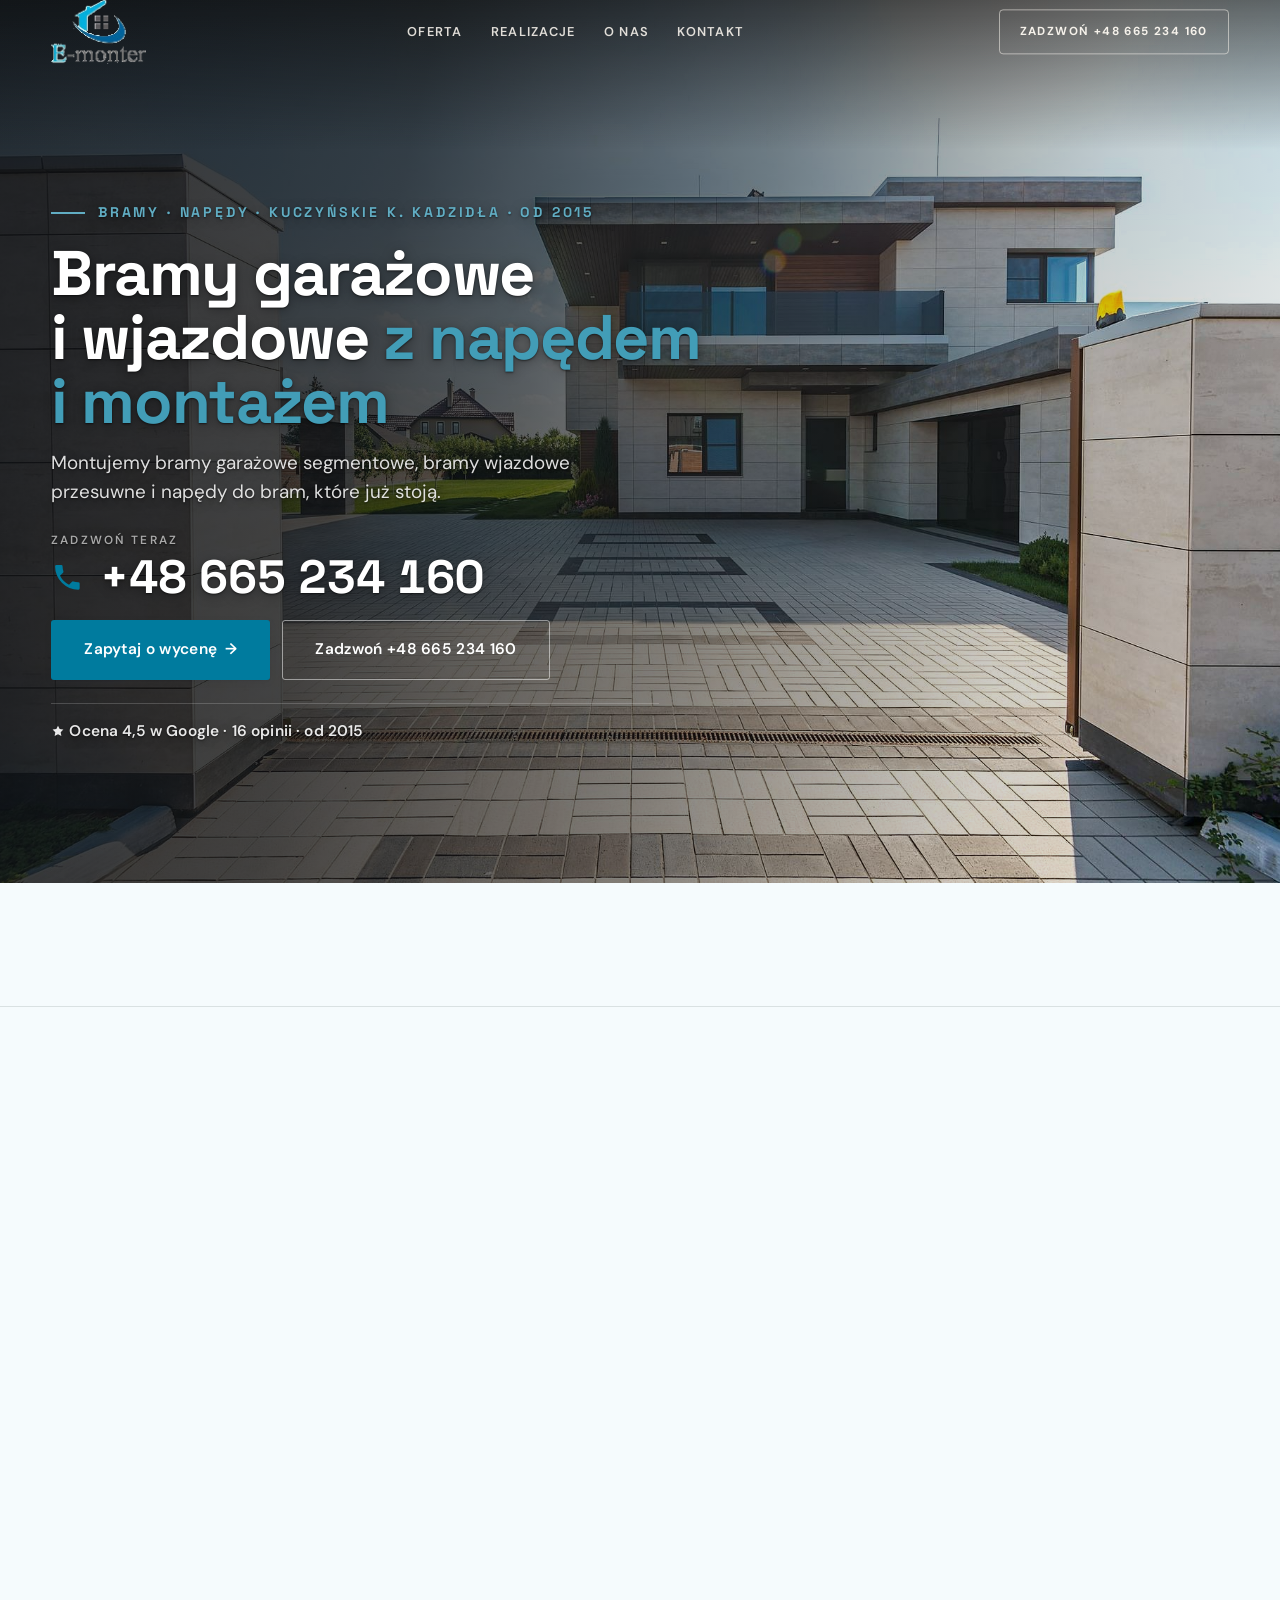
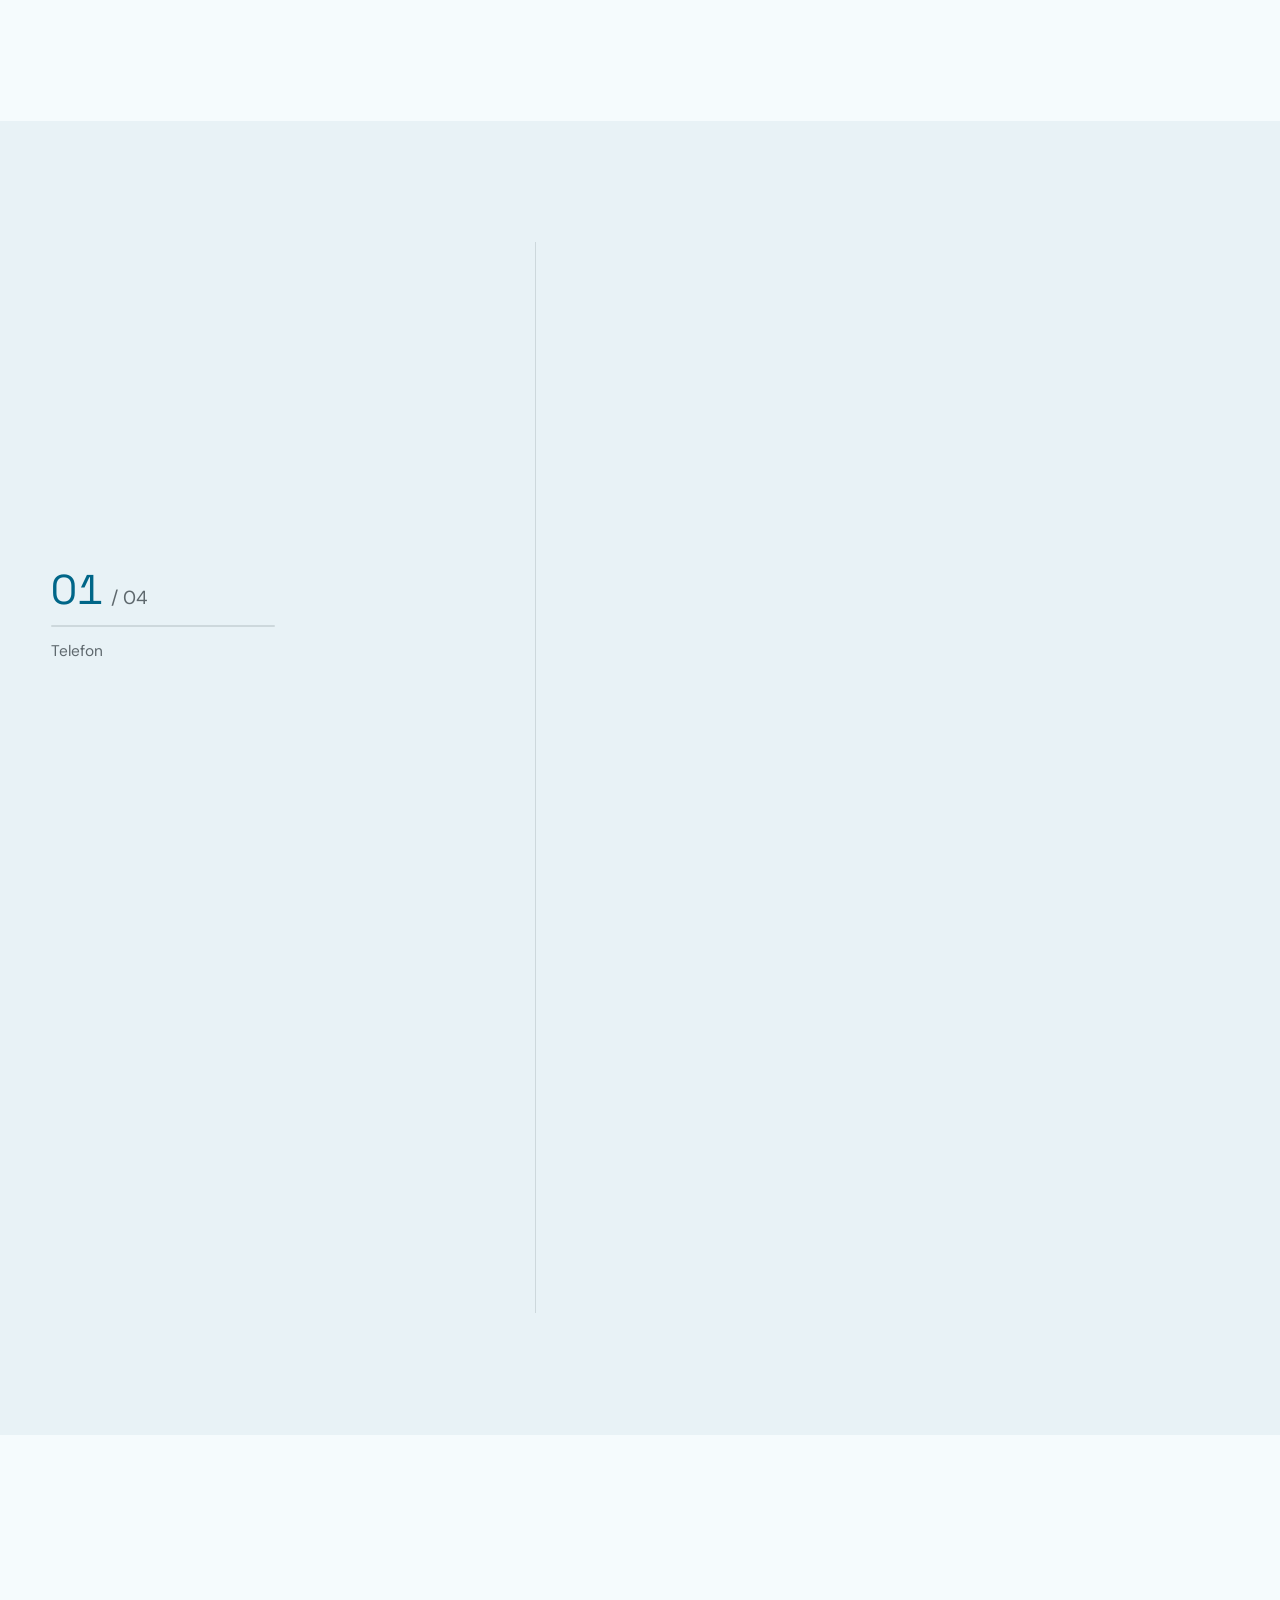
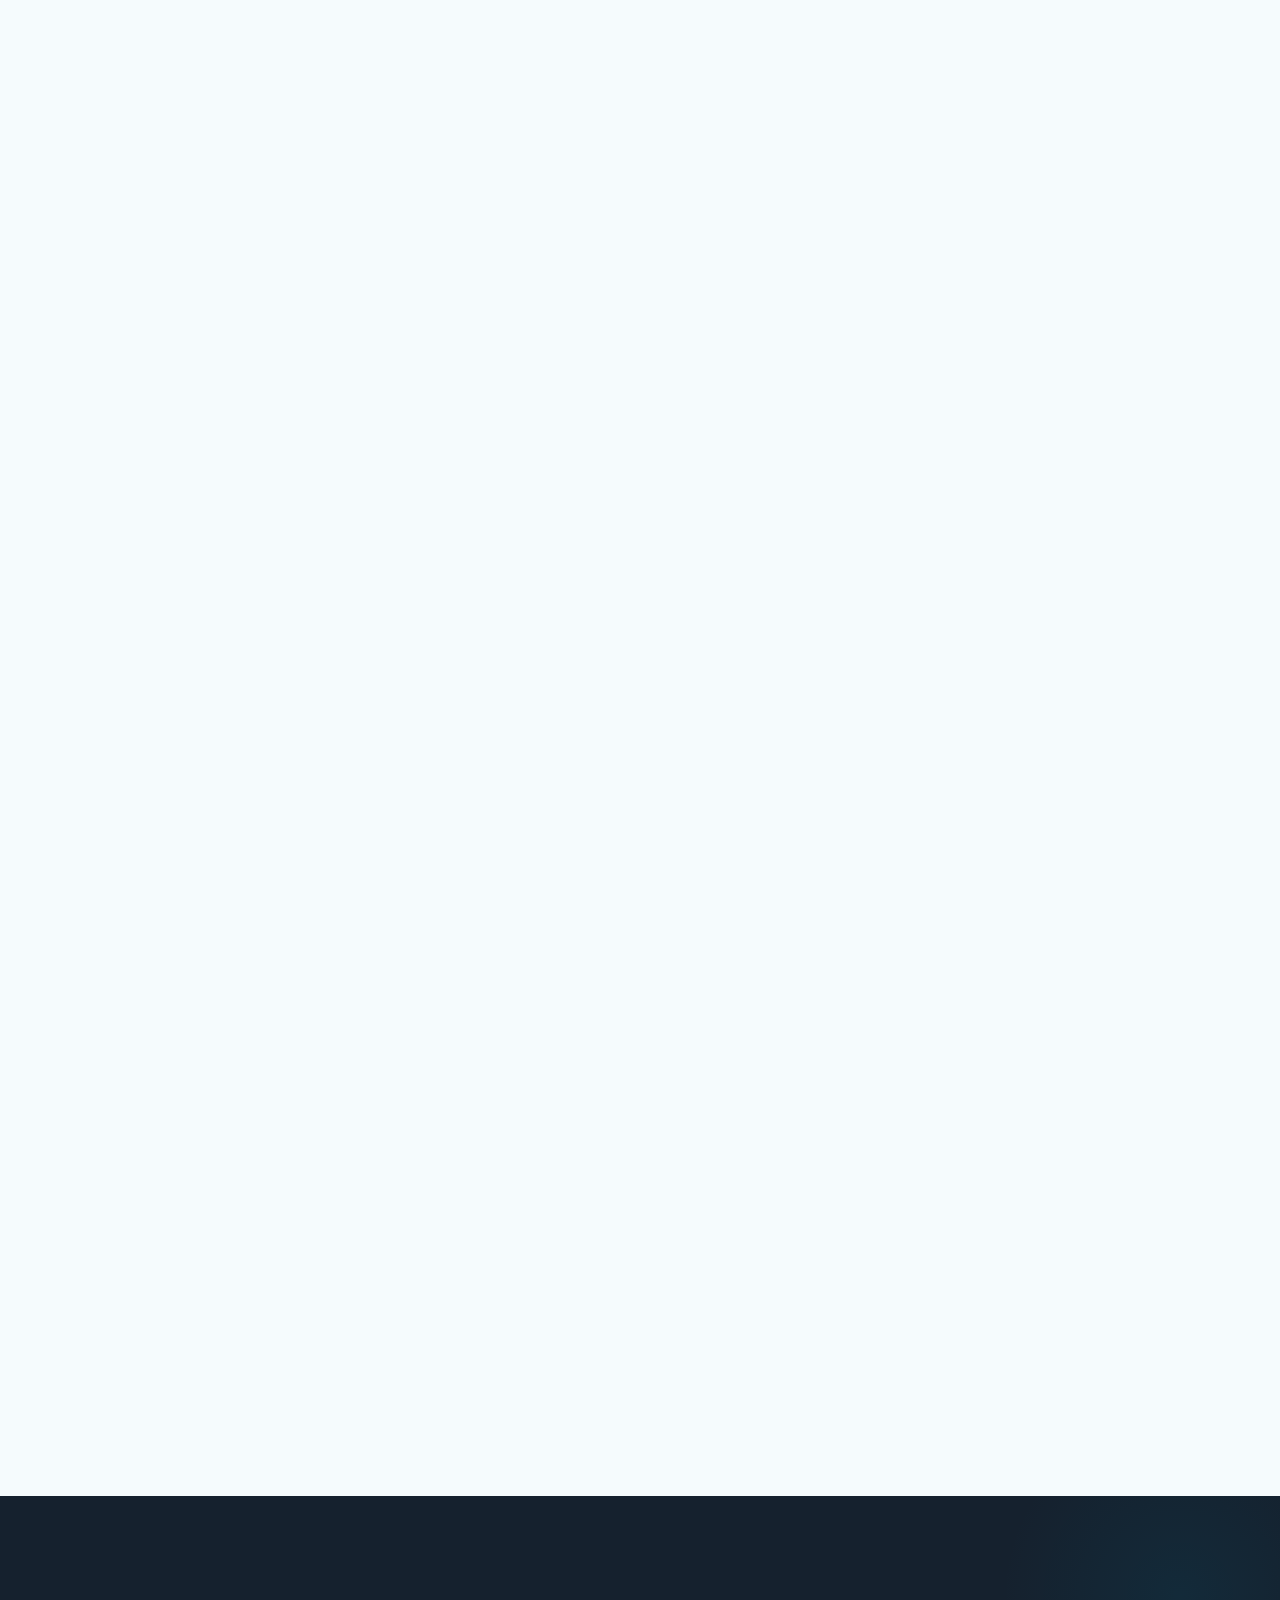
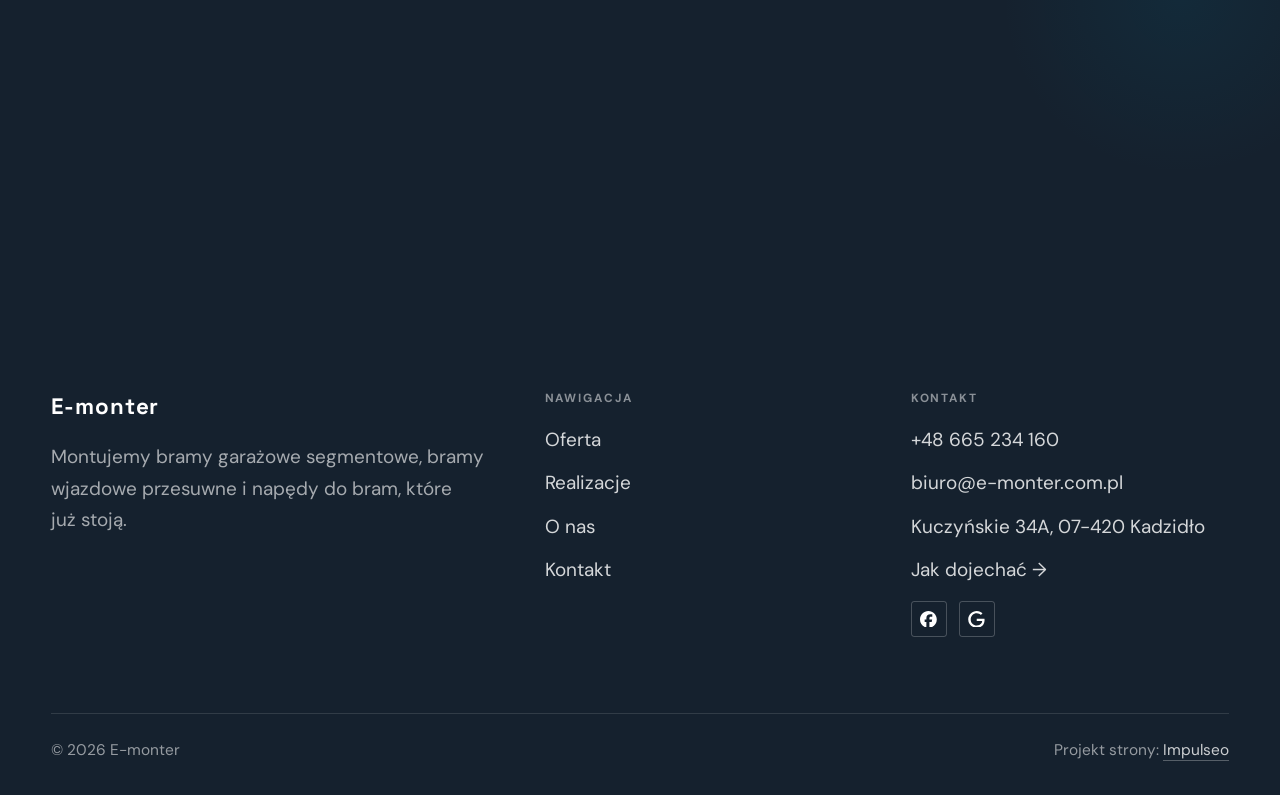
==== index.html @ 19a07882 "Strona demo: e-monter" ====
<!DOCTYPE html>
<html lang="pl">
<head>
<meta charset="UTF-8">
<meta name="viewport" content="width=device-width, initial-scale=1.0">
<title>E-monter - Bramy garażowe · Automatyka do bram · Kadzidło</title>
<meta name="description" content="E-monter - bramy garażowe segmentowe, bramy wjazdowe przesuwne, napędy i automatyka do bram z montażem. Kuczyńskie koło Kadzidła, powiat ostrołęcki. Pn-pt 8-18, tel. 665 234 160.">
<link rel="canonical" href="https://kris20032.github.io/e-monter/">
<meta name="robots" content="noindex, nofollow">
<meta property="og:type" content="website">
<meta property="og:locale" content="pl_PL">
<meta property="og:site_name" content="E-monter">
<meta property="og:title" content="E-monter - Bramy garażowe · Automatyka do bram · Kadzidło">
<meta property="og:description" content="E-monter - bramy garażowe segmentowe, bramy wjazdowe przesuwne, napędy i automatyka do bram z montażem. Kuczyńskie koło Kadzidła, powiat ostrołęcki. Pn-pt 8-18, tel. 665 234 160.">
<meta property="og:url" content="https://kris20032.github.io/e-monter/">
<meta property="og:image" content="https://kris20032.github.io/e-monter/img/og.jpg">
<meta property="og:image:width" content="1200">
<meta property="og:image:height" content="630">
<meta name="twitter:card" content="summary_large_image">
<script type="application/ld+json">{"@context": "https://schema.org", "@type": "LocalBusiness", "name": "E-monter", "url": "https://kris20032.github.io/e-monter/", "telephone": "+48665234160", "image": "https://kris20032.github.io/e-monter/img/og.jpg", "areaServed": "Kadzidło", "sameAs": ["https://maps.google.com/?cid=8042903749833878837&g_mp=Cidnb29nbGUubWFwcy5wbGFjZXMudjEuUGxhY2VzLlNlYXJjaFRleHQQAhgEIAA", "https://www.facebook.com/p/e-monter-Adrian-Bac%C5%82awski-100057310487404/"]}</script>
<link rel="preconnect" href="https://fonts.googleapis.com">
<link rel="preconnect" href="https://fonts.gstatic.com" crossorigin>
<link href="https://fonts.googleapis.com/css2?family=Space+Grotesk:wght@500;600;700&family=DM+Sans:opsz,wght@9..40,400;9..40,500;9..40,600&display=swap" rel="stylesheet">
<link rel="stylesheet" href="assets/styles.css?v=79d472e4">
</head>
<body>

<header class="nav">
  <div class="wrap nav-inner">
    <a class="brand brand-has-logo" href="index.html"><img class="brand-logo" src="img/logo.png" alt="E-monter" width="195" height="131" decoding="async"></a>
    <nav class="nav-links">
      <a href="oferta.html">Oferta</a>
      <a href="realizacje.html">Realizacje</a>
      <a href="o-nas.html">O nas</a>
      <a href="kontakt.html">Kontakt</a>
      <a href="tel:+48665234160" class="btn btn-accent">Zadzwoń +48 665 234 160</a>
    </nav>
    <button class="nav-toggle" aria-label="Menu"><span></span><span></span><span></span></button>
  </div>
</header>

<main>
<section class="hero-fach">
  <img class="hf-photo" src="img/hero.jpg" fetchpriority="high" alt="E-monter" width="1880" height="1255">
  <div class="hf-panel">
    <div class="hf-inner">
      <span class="hf-kicker">Bramy · Napędy · Kuczyńskie k. Kadzidła · od 2015</span>
      <h1 class="hf-title">Bramy garażowe i wjazdowe <em>z napędem i montażem</em></h1>
      <p class="hf-lead">Montujemy bramy garażowe segmentowe, bramy wjazdowe przesuwne i napędy do bram, które już stoją.</p>
      <a class="hf-phone" href="tel:+48665234160"><span class="hf-phone-lab">Zadzwoń teraz</span><span class="hf-phone-num"><svg class="ico-tel" width="16" height="16" viewBox="0 0 24 24" fill="none" aria-hidden="true"><path d="M6.6 10.8a15.5 15.5 0 0 0 6.6 6.6l2.2-2.2a1 1 0 0 1 1-.24 11.4 11.4 0 0 0 3.6.58 1 1 0 0 1 1 1V20a1 1 0 0 1-1 1A17 17 0 0 1 3 4a1 1 0 0 1 1-1h3.5a1 1 0 0 1 1 1c0 1.25.2 2.46.58 3.6a1 1 0 0 1-.25 1l-2.23 2.2Z" fill="currentColor"/></svg> +48 665 234 160</span></a>
      <div class="hf-actions">
        <a href="kontakt.html" class="btn btn-accent">Zapytaj o wycenę <span class="arr">→</span></a>
        <a href="tel:+48665234160" class="btn btn-ghost hf-ghost">Zadzwoń +48 665 234 160</a>
      </div>
      <div class="hf-trust"><svg class="ico-star" width="14" height="14" viewBox="0 0 24 24" style="vertical-align:-2px" aria-hidden="true"><path d="M12 2.8l2.85 5.8 6.4.93-4.63 4.5 1.1 6.37L12 17.4l-5.72 3 1.1-6.37-4.63-4.5 6.4-.93L12 2.8Z" fill="currentColor"/></svg> Ocena 4,5 w Google · 16 opinii · od 2015</div>
    </div>
  </div>
</section>
<section class="opinie-mini" aria-label="Opinie klientów">
  <div class="wrap">
    <div class="om-row">
      <div class="om-item reveal"><blockquote>„Szukałam kogoś, kto podejmie się realizacji mojego projektu i firma e-monter sprawdziła się idealnie.”</blockquote><span class="om-autor">Ewelina Majewska</span></div>
      <div class="om-item reveal"><blockquote>„Profesjonalna firma z dużą wiedzą i doświadczeniem w montażu napędów do bram.”</blockquote><span class="om-autor">E. B.</span></div>
      <div class="om-item reveal"><blockquote>„Pełen profesjonalizm od początku do końca.”</blockquote><span class="om-autor">Ewelina Długa</span></div>
    </div>
  </div>
</section>
<section class="gateways-band">
  <div class="wrap">
    <div class="gateways">
      <a href="oferta.html" class="gateway reveal"><img src="img/g2.jpg" alt="Bramy garażowe segmentowe" loading="lazy" width="1038" height="1424" decoding="async"><span class="g-ttl">Bramy garażowe segmentowe</span></a>
      <a href="oferta.html" class="gateway reveal"><img src="img/g6.jpg" alt="Bramy do hal i magazynów" loading="lazy" width="1316" height="640" decoding="async"><span class="g-ttl">Bramy do hal i magazynów</span></a>
      <a href="oferta.html" class="gateway reveal"><img src="img/g1.jpg" alt="Bramy wjazdowe przesuwne" loading="lazy" width="1316" height="640" decoding="async"><span class="g-ttl">Bramy wjazdowe przesuwne</span></a>
    </div>
  </div>
</section>
<section class="proces proces-os fachowcy">
  <div class="wrap proc-grid">
    <div class="proc-side">
      <div class="head reveal">
        <span class="eyebrow">Jak pracujemy</span>
        <h2>Wiesz, na czym stoisz - na każdym etapie</h2>
        <p>Od pierwszego telefonu do odbioru roboty - krok po kroku.</p>
      </div>
      <div class="proc-count" aria-hidden="true"><span class="pc-cur">01</span><span class="pc-all">/ 04</span></div>
      <div class="proc-bar" aria-hidden="true"><i></i></div>
      <p class="proc-now" aria-hidden="true">Telefon</p>
    </div>
    <ol class="proces-line">
      <li class="reveal"><span class="pno">01</span><h3>Telefon</h3><p>Dzwonisz i mówisz, co chcesz zrobić: nowa brama, napęd do starej, brama do hali. Możesz od razu wysłać zdjęcie wjazdu.</p></li>
      <li class="reveal"><span class="pno">02</span><h3>Dobór i wycena</h3><p>Ustalamy rodzaj bramy, wymiar, kolor i napęd. Cenę i termin znasz, zanim zaczniemy.</p></li>
      <li class="reveal"><span class="pno">03</span><h3>Montaż</h3><p>Przyjeżdżamy i montujemy bramę oraz automatykę.</p></li>
      <li class="reveal"><span class="pno">04</span><h3>Uruchomienie</h3><p>Ustawiamy napęd, sprawdzamy, czy brama chodzi równo, i pokazujemy, jak ją obsługiwać.</p></li>
    </ol>
  </div>
</section>
<section>
  <div class="wrap">
    <div class="head reveal">
      <span class="eyebrow">Realizacje</span>
      <h2>Nasze realizacje</h2>
      <p>Bramy garażowe, bramy do hal, bramy wjazdowe z napędem, ogrodzenia i balustrady z naszych montaży.</p>
    </div>
    <div class="gallery">
      <div class="tile t-two3 reveal"><img src="img/g3.jpg" alt="E-monter" loading="lazy" width="1862" height="862" decoding="async"></div>
      <div class="tile t-third reveal"><img src="img/g4.jpg" alt="E-monter" loading="lazy" width="1088" height="1184" decoding="async"></div>
      <div class="tile t-third reveal"><img src="img/g5.jpg" alt="E-monter" loading="lazy" width="1600" height="1200" decoding="async"></div>
      <div class="tile t-third reveal"><img src="img/g7.jpg" alt="E-monter" loading="lazy" width="1290" height="618" decoding="async"></div>
      <div class="tile t-third reveal"><img src="img/g8.jpg" alt="E-monter" loading="lazy" width="1284" height="606" decoding="async"></div>
    </div>
    <div style="margin-top:var(--space-7)" class="reveal"><a href="realizacje.html" class="btn btn-accent">Pełna galeria <span class="arr">→</span></a></div>
  </div>
</section>
<section class="fach-uslugi">
  <div class="wrap">
    <div class="head reveal">
      <span class="eyebrow">Co montujemy</span>
      <h2>Bramy i napędy, od garażu po halę</h2>
      <p>Najczęstsze zlecenia. Przy każdym piszemy, co wchodzi w zakres.</p>
    </div>
    <ul class="fu-list">
      <li class="fu-row reveal"><div class="fu-name">Bramy garażowe segmentowe</div><div class="fu-desc">Do garażu przy domu i do budynków gospodarczych. Ocieplone panele, kolor pod elewację, otwierane pilotem.</div><a class="fu-cta" href="kontakt.html">Wycena <span class="arr">→</span></a></li>
      <li class="fu-row reveal"><div class="fu-name">Bramy do hal i magazynów</div><div class="fu-desc">Duże bramy segmentowe do hal, warsztatów i budynków firmowych, także z drzwiami w skrzydle bramy.</div><a class="fu-cta" href="kontakt.html">Wycena <span class="arr">→</span></a></li>
      <li class="fu-row reveal"><div class="fu-name">Bramy wjazdowe przesuwne</div><div class="fu-desc">Bramy na posesję, przesuwne i skrzydłowe, w prostej formie albo z kutym wzorem do kompletu z ogrodzeniem.</div><a class="fu-cta" href="kontakt.html">Wycena <span class="arr">→</span></a></li>
      <li class="fu-row reveal"><div class="fu-name">Napędy i automatyka do bram</div><div class="fu-desc">Montaż napędu do nowej bramy albo do tej, która już stoi. Pilot, lampa ostrzegawcza, ustawienie i pokazanie obsługi.</div><a class="fu-cta" href="kontakt.html">Wycena <span class="arr">→</span></a></li>
      <li class="fu-row reveal"><div class="fu-name">Ogrodzenia i przęsła</div><div class="fu-desc">Przęsła i panele ogrodzeniowe montowane równo na podmurówce, do kompletu z bramą i furtką.</div><a class="fu-cta" href="kontakt.html">Wycena <span class="arr">→</span></a></li>
      <li class="fu-row reveal"><div class="fu-name">Balustrady</div><div class="fu-desc">Balustrady schodowe i tarasowe, proste nowoczesne albo z kutymi zdobieniami.</div><a class="fu-cta" href="kontakt.html">Wycena <span class="arr">→</span></a></li>
    </ul>
    <div style="margin-top:var(--space-7)" class="reveal"><a href="oferta.html" class="btn btn-ghost">Pełna oferta <span class="arr">→</span></a></div>
  </div>
</section>
<section class="stopklatka" aria-hidden="true">
  <div class="stk-bg" style="background-image:url(img/g10.jpg)"></div>
</section>
<section class="opinie">
  <div class="wrap">
    <div class="head center reveal">
      <span class="eyebrow">Opinie</span>
      <h2>Co mówią klienci</h2>
    </div>
    <p class="op-meta reveal"><span class="g-badge"><svg class="gb-ico" viewBox="0 0 24 24" width="18" height="18" aria-hidden="true"><path fill="#4285F4" d="M22.56 12.25c0-.78-.07-1.53-.2-2.25H12v4.26h5.92c-.26 1.37-1.04 2.53-2.21 3.31v2.77h3.57c2.08-1.92 3.28-4.74 3.28-8.09z"/><path fill="#34A853" d="M12 23c2.97 0 5.46-.98 7.28-2.66l-3.57-2.77c-.98.66-2.23 1.06-3.71 1.06-2.86 0-5.29-1.93-6.16-4.53H2.18v2.84C3.99 20.53 7.7 23 12 23z"/><path fill="#FBBC05" d="M5.84 14.09c-.22-.66-.35-1.36-.35-2.09s.13-1.43.35-2.09V7.07H2.18C1.43 8.55 1 10.22 1 12s.43 3.45 1.18 4.93l2.85-2.22.81-.62z"/><path fill="#EA4335" d="M12 5.38c1.62 0 3.06.56 4.21 1.64l3.15-3.15C17.45 2.09 14.97 1 12 1 7.7 1 3.99 3.47 2.18 7.07l3.66 2.84c.87-2.6 3.3-4.53 6.16-4.53z"/></svg><b class="gb-ocena">4,5</b><svg class="gb-stars" viewBox="0 0 90 18" width="74" height="14.8" aria-hidden="true"><g fill="currentColor" opacity=".26"><path transform="translate(0,0)" d="M9 1.6l2.2 4.46 4.92.72-3.56 3.47.84 4.9L9 12.74l-4.4 2.31.84-4.9L1.88 6.68l4.92-.72L9 1.6Z"/><path transform="translate(18,0)" d="M9 1.6l2.2 4.46 4.92.72-3.56 3.47.84 4.9L9 12.74l-4.4 2.31.84-4.9L1.88 6.68l4.92-.72L9 1.6Z"/><path transform="translate(36,0)" d="M9 1.6l2.2 4.46 4.92.72-3.56 3.47.84 4.9L9 12.74l-4.4 2.31.84-4.9L1.88 6.68l4.92-.72L9 1.6Z"/><path transform="translate(54,0)" d="M9 1.6l2.2 4.46 4.92.72-3.56 3.47.84 4.9L9 12.74l-4.4 2.31.84-4.9L1.88 6.68l4.92-.72L9 1.6Z"/><path transform="translate(72,0)" d="M9 1.6l2.2 4.46 4.92.72-3.56 3.47.84 4.9L9 12.74l-4.4 2.31.84-4.9L1.88 6.68l4.92-.72L9 1.6Z"/></g><clipPath id="gs900"><rect x="0" y="0" width="81.0" height="18"/></clipPath><g fill="#FBBC04" clip-path="url(#gs900)"><path transform="translate(0,0)" d="M9 1.6l2.2 4.46 4.92.72-3.56 3.47.84 4.9L9 12.74l-4.4 2.31.84-4.9L1.88 6.68l4.92-.72L9 1.6Z"/><path transform="translate(18,0)" d="M9 1.6l2.2 4.46 4.92.72-3.56 3.47.84 4.9L9 12.74l-4.4 2.31.84-4.9L1.88 6.68l4.92-.72L9 1.6Z"/><path transform="translate(36,0)" d="M9 1.6l2.2 4.46 4.92.72-3.56 3.47.84 4.9L9 12.74l-4.4 2.31.84-4.9L1.88 6.68l4.92-.72L9 1.6Z"/><path transform="translate(54,0)" d="M9 1.6l2.2 4.46 4.92.72-3.56 3.47.84 4.9L9 12.74l-4.4 2.31.84-4.9L1.88 6.68l4.92-.72L9 1.6Z"/><path transform="translate(72,0)" d="M9 1.6l2.2 4.46 4.92.72-3.56 3.47.84 4.9L9 12.74l-4.4 2.31.84-4.9L1.88 6.68l4.92-.72L9 1.6Z"/></g></svg><span class="gb-txt">16 opinii w Google</span></span></p>
    <p class="op-meta reveal"><a class="op-google" href="https://maps.google.com/?cid=8042903749833878837&amp;g_mp=Cidnb29nbGUubWFwcy5wbGFjZXMudjEuUGxhY2VzLlNlYXJjaFRleHQQAhgEIAA" target="_blank" rel="noopener"><svg class="op-g-ico" viewBox="0 0 24 24" width="17" height="17" aria-hidden="true"><path fill="#4285F4" d="M22.56 12.25c0-.78-.07-1.53-.2-2.25H12v4.26h5.92c-.26 1.37-1.04 2.53-2.21 3.31v2.77h3.57c2.08-1.92 3.28-4.74 3.28-8.09z"/><path fill="#34A853" d="M12 23c2.97 0 5.46-.98 7.28-2.66l-3.57-2.77c-.98.66-2.23 1.06-3.71 1.06-2.86 0-5.29-1.93-6.16-4.53H2.18v2.84C3.99 20.53 7.7 23 12 23z"/><path fill="#FBBC05" d="M5.84 14.09c-.22-.66-.35-1.36-.35-2.09s.13-1.43.35-2.09V7.07H2.18C1.43 8.55 1 10.22 1 12s.43 3.45 1.18 4.93l2.85-2.22.81-.62z"/><path fill="#EA4335" d="M12 5.38c1.62 0 3.06.56 4.21 1.64l3.15-3.15C17.45 2.09 14.97 1 12 1 7.7 1 3.99 3.47 2.18 7.07l3.66 2.84c.87-2.6 3.3-4.53 6.16-4.53z"/></svg><span>Zobacz opinie w Google</span><span class="arr">→</span></a></p>
    <div class="opinie-grid">
      <figure class="op-card reveal"><span class="op-star"><svg class="ico-star" width="14" height="14" viewBox="0 0 24 24" style="vertical-align:-2px" aria-hidden="true"><path d="M12 2.8l2.85 5.8 6.4.93-4.63 4.5 1.1 6.37L12 17.4l-5.72 3 1.1-6.37-4.63-4.5 6.4-.93L12 2.8Z" fill="currentColor"/></svg><svg class="ico-star" width="14" height="14" viewBox="0 0 24 24" style="vertical-align:-2px" aria-hidden="true"><path d="M12 2.8l2.85 5.8 6.4.93-4.63 4.5 1.1 6.37L12 17.4l-5.72 3 1.1-6.37-4.63-4.5 6.4-.93L12 2.8Z" fill="currentColor"/></svg><svg class="ico-star" width="14" height="14" viewBox="0 0 24 24" style="vertical-align:-2px" aria-hidden="true"><path d="M12 2.8l2.85 5.8 6.4.93-4.63 4.5 1.1 6.37L12 17.4l-5.72 3 1.1-6.37-4.63-4.5 6.4-.93L12 2.8Z" fill="currentColor"/></svg><svg class="ico-star" width="14" height="14" viewBox="0 0 24 24" style="vertical-align:-2px" aria-hidden="true"><path d="M12 2.8l2.85 5.8 6.4.93-4.63 4.5 1.1 6.37L12 17.4l-5.72 3 1.1-6.37-4.63-4.5 6.4-.93L12 2.8Z" fill="currentColor"/></svg><svg class="ico-star" width="14" height="14" viewBox="0 0 24 24" style="vertical-align:-2px" aria-hidden="true"><path d="M12 2.8l2.85 5.8 6.4.93-4.63 4.5 1.1 6.37L12 17.4l-5.72 3 1.1-6.37-4.63-4.5 6.4-.93L12 2.8Z" fill="currentColor"/></svg></span><blockquote>Szukałam kogoś, kto podejmie się realizacji mojego projektu i firma e-monter sprawdziła się idealnie. Pan Adrian Bacławski to fachowiec z pasją - moja wymarzona brama jest już zamontowana i cieszy oko każdego dnia.</blockquote><span class="op-autor">Ewelina Majewska</span></figure>
      <figure class="op-card reveal"><span class="op-star"><svg class="ico-star" width="14" height="14" viewBox="0 0 24 24" style="vertical-align:-2px" aria-hidden="true"><path d="M12 2.8l2.85 5.8 6.4.93-4.63 4.5 1.1 6.37L12 17.4l-5.72 3 1.1-6.37-4.63-4.5 6.4-.93L12 2.8Z" fill="currentColor"/></svg><svg class="ico-star" width="14" height="14" viewBox="0 0 24 24" style="vertical-align:-2px" aria-hidden="true"><path d="M12 2.8l2.85 5.8 6.4.93-4.63 4.5 1.1 6.37L12 17.4l-5.72 3 1.1-6.37-4.63-4.5 6.4-.93L12 2.8Z" fill="currentColor"/></svg><svg class="ico-star" width="14" height="14" viewBox="0 0 24 24" style="vertical-align:-2px" aria-hidden="true"><path d="M12 2.8l2.85 5.8 6.4.93-4.63 4.5 1.1 6.37L12 17.4l-5.72 3 1.1-6.37-4.63-4.5 6.4-.93L12 2.8Z" fill="currentColor"/></svg><svg class="ico-star" width="14" height="14" viewBox="0 0 24 24" style="vertical-align:-2px" aria-hidden="true"><path d="M12 2.8l2.85 5.8 6.4.93-4.63 4.5 1.1 6.37L12 17.4l-5.72 3 1.1-6.37-4.63-4.5 6.4-.93L12 2.8Z" fill="currentColor"/></svg><svg class="ico-star" width="14" height="14" viewBox="0 0 24 24" style="vertical-align:-2px" aria-hidden="true"><path d="M12 2.8l2.85 5.8 6.4.93-4.63 4.5 1.1 6.37L12 17.4l-5.72 3 1.1-6.37-4.63-4.5 6.4-.93L12 2.8Z" fill="currentColor"/></svg></span><blockquote>Profesjonalna firma z dużą wiedzą i doświadczeniem w montażu napędów do bram. Świetny kontakt, rzetelne podejście oraz wysoka jakość usług. Zdecydowanie warto skorzystać.</blockquote><span class="op-autor">E. B.</span></figure>
      <figure class="op-card reveal"><span class="op-star"><svg class="ico-star" width="14" height="14" viewBox="0 0 24 24" style="vertical-align:-2px" aria-hidden="true"><path d="M12 2.8l2.85 5.8 6.4.93-4.63 4.5 1.1 6.37L12 17.4l-5.72 3 1.1-6.37-4.63-4.5 6.4-.93L12 2.8Z" fill="currentColor"/></svg><svg class="ico-star" width="14" height="14" viewBox="0 0 24 24" style="vertical-align:-2px" aria-hidden="true"><path d="M12 2.8l2.85 5.8 6.4.93-4.63 4.5 1.1 6.37L12 17.4l-5.72 3 1.1-6.37-4.63-4.5 6.4-.93L12 2.8Z" fill="currentColor"/></svg><svg class="ico-star" width="14" height="14" viewBox="0 0 24 24" style="vertical-align:-2px" aria-hidden="true"><path d="M12 2.8l2.85 5.8 6.4.93-4.63 4.5 1.1 6.37L12 17.4l-5.72 3 1.1-6.37-4.63-4.5 6.4-.93L12 2.8Z" fill="currentColor"/></svg><svg class="ico-star" width="14" height="14" viewBox="0 0 24 24" style="vertical-align:-2px" aria-hidden="true"><path d="M12 2.8l2.85 5.8 6.4.93-4.63 4.5 1.1 6.37L12 17.4l-5.72 3 1.1-6.37-4.63-4.5 6.4-.93L12 2.8Z" fill="currentColor"/></svg><svg class="ico-star" width="14" height="14" viewBox="0 0 24 24" style="vertical-align:-2px" aria-hidden="true"><path d="M12 2.8l2.85 5.8 6.4.93-4.63 4.5 1.1 6.37L12 17.4l-5.72 3 1.1-6.37-4.63-4.5 6.4-.93L12 2.8Z" fill="currentColor"/></svg></span><blockquote>Pełen profesjonalizm od początku do końca. Montaż bramy wykonany bardzo dokładnie, wszystko działa bez zarzutu. Fachowe doradztwo i terminowa realizacja. Polecam!</blockquote><span class="op-autor">Ewelina Długa</span></figure>
    </div>
  </div>
</section>
<section class="obszar">
  <div class="wrap">
    <div class="head center reveal">
      <span class="eyebrow">Obszar działania</span>
      <h2>Dojeżdżamy do Ciebie</h2>
    </div>
    <p class="obszar-txt reveal" style="text-align:center;max-width:60ch;margin:0 auto 1.4rem">Siedziba firmy to Kuczyńskie 34A koło Kadzidła, w powiecie ostrołęckim. Czy dojedziemy na Twój adres, ustalisz w jednym telefonie.</p>
    <ul class="obszar-list reveal"><li class="is-home">Kadzidło</li><li>+ okolice</li></ul>
    <div class="obszar-mapa reveal" style="margin-top:var(--space-7)">
      <iframe title="Obszar działania - Kadzidło i okolice" src="https://maps.google.com/maps?q=53.2176659%2C21.4356311&amp;z=11&amp;output=embed" loading="lazy" referrerpolicy="no-referrer-when-downgrade" style="width:100%;height:clamp(280px,38vh,420px);border:0;display:block;border-radius:var(--r-md)"></iframe>
    </div>
  </div>
</section>
<section class="cta">
  <div class="wrap">
    <div class="reveal">
      <span class="eyebrow">Współpraca</span>
      <h2>Potrzebujesz fachowca? Wycenimy za darmo.</h2>
      <p>Jeden telefon i przyjedziemy zobaczyć zakres. Wycena nic nie kosztuje.</p>
    </div>
    <div class="cta-actions reveal">
      <a href="kontakt.html" class="btn btn-light">Zapytaj o wycenę <span class="arr">→</span></a>
      <a href="tel:+48665234160" class="btn btn-ghost btn-ghost-cta">+48 665 234 160</a>
    </div>
  </div>
</section>
</main>

<footer>
  <div class="wrap">
    <div class="foot-grid">
      <div class="foot-brand">
        <div class="name">E-monter</div>
        <p>Montujemy bramy garażowe segmentowe, bramy wjazdowe przesuwne i napędy do bram, które już stoją.</p>
      </div>
      <div class="foot-col">
        <h4>Nawigacja</h4>
        <a href="oferta.html">Oferta</a>
        <a href="realizacje.html">Realizacje</a>
        <a href="o-nas.html">O nas</a>
        <a href="kontakt.html">Kontakt</a>
      </div>
      <div class="foot-col">
        <h4>Kontakt</h4>
        <a href="tel:+48665234160">+48 665 234 160</a>
        <a href="mailto:biuro@e-monter.com.pl">biuro@e-monter.com.pl</a>
        <p>Kuczyńskie 34A, 07-420 Kadzidło</p>
        <a href="https://maps.google.com/?cid=8042903749833878837&g_mp=Cidnb29nbGUubWFwcy5wbGFjZXMudjEuUGxhY2VzLlNlYXJjaFRleHQQAhgEIAA" target="_blank" rel="noopener">Jak dojechać →</a>
      <div class="foot-soc">
        <a class="soc" href="https://www.facebook.com/p/e-monter-Adrian-Bac%C5%82awski-100057310487404/" target="_blank" rel="noopener" aria-label="Facebook - E-monter"><svg viewBox="0 0 24 24" aria-hidden="true" focusable="false"><path d="M9.101 23.691v-7.98H6.627v-3.667h2.474v-1.58c0-4.085 1.848-5.978 5.858-5.978.401 0 .955.042 1.468.103a8.68 8.68 0 0 1 1.141.195v3.325a8.623 8.623 0 0 0-.653-.036 26.805 26.805 0 0 0-.733-.009c-.707 0-1.259.096-1.675.309a1.686 1.686 0 0 0-.679.622c-.258.42-.374.995-.374 1.752v1.297h3.919l-.386 2.103-.287 1.564h-3.246v8.245C19.396 23.238 24 18.179 24 12.044c0-6.627-5.373-12-12-12s-12 5.373-12 12c0 5.628 3.874 10.35 9.101 11.647Z" fill="currentColor"/></svg></a>
        <a class="soc" href="https://maps.google.com/?cid=8042903749833878837&g_mp=Cidnb29nbGUubWFwcy5wbGFjZXMudjEuUGxhY2VzLlNlYXJjaFRleHQQAhgEIAA" target="_blank" rel="noopener" aria-label="Google - E-monter"><svg viewBox="0 0 24 24" aria-hidden="true" focusable="false"><path d="M12.48 10.92v3.28h7.84c-.24 1.84-.853 3.187-1.787 4.133-1.147 1.147-2.933 2.4-6.053 2.4-4.827 0-8.6-3.893-8.6-8.72s3.773-8.72 8.6-8.72c2.6 0 4.507 1.027 5.907 2.347l2.307-2.307C18.747 1.44 16.133 0 12.48 0 5.867 0 .307 5.387.307 12s5.56 12 12.173 12c3.573 0 6.267-1.173 8.373-3.36 2.16-2.16 2.84-5.213 2.84-7.667 0-.76-.053-1.467-.173-2.053H12.48z" fill="currentColor"/></svg></a>
      </div>
      </div>
    </div>
    <div class="foot-bot">
      <span>© 2026 E-monter</span>
      <span>Projekt strony: <a class="foot-credit" href="https://impulseo.pl" target="_blank" rel="noopener">Impulseo</a></span>
    </div>
  </div>
</footer>
<div class="sticky-call"><a class="sc-call" href="tel:+48665234160"><svg class="ico-tel" width="16" height="16" viewBox="0 0 24 24" fill="none" aria-hidden="true"><path d="M6.6 10.8a15.5 15.5 0 0 0 6.6 6.6l2.2-2.2a1 1 0 0 1 1-.24 11.4 11.4 0 0 0 3.6.58 1 1 0 0 1 1 1V20a1 1 0 0 1-1 1A17 17 0 0 1 3 4a1 1 0 0 1 1-1h3.5a1 1 0 0 1 1 1c0 1.25.2 2.46.58 3.6a1 1 0 0 1-.25 1l-2.23 2.2Z" fill="currentColor"/></svg> Zadzwoń</a><a class="sc-quote" href="kontakt.html">Zapytaj o wycenę</a></div>
<div class="demo-wazne" data-do="2026-11-24" data-cykl="3" hidden><svg class="dw-ico" width="13" height="13" viewBox="0 0 24 24" fill="none" aria-hidden="true"><circle cx="12" cy="12" r="8.6" stroke="currentColor" stroke-width="1.8"/><path d="M12 7.2V12l3.3 2" stroke="currentColor" stroke-width="1.8" stroke-linecap="round"/></svg><span class="dw-txt"></span></div>

<script src="assets/main.js"></script>
</body>
</html>
---- assets/styles.css ----
/* ============================================================
   STOLBASZ — premium, architektoniczny B2B fit-out
   Jasna paleta, zero brązu. System wg premium-web-craft.
   Projekt strony: Impulseo (impulseo.pl)
   ============================================================ */

:root{
  /* PALETA — jasna, architektoniczna, chłodna */
  --paper:#F4F6F8;          /* główne tło */
  --paper-2:#E7EBEF;        /* sekcje alternatywne (chłodny jasny szary) */
  --paper-3:#E7EBEF;        /* delikatne wypełnienia */
  --ink:#15212E;            /* tekst główny — chłodny grafit */
  --ink-soft:#243443;       /* nagłówki drugorzędne */
  --muted:#6B7785;          /* tekst poboczny */
  --line:rgba(21,33,46,.12);/* hairline */
  --accent:#E8A317;         /* stonowany petrol-slate — jedyny akcent */
  --accent-d:#C9870C;
  --accent-soft:rgba(232,163,23,.10);
  --dark:#15212E;           /* sekcje ciemne (stopka/CTA) */

  /* HOVER ZDJĘĆ — JEDEN standard dla całego silnika (decyzja K. 04.08.2026, artefakt z wariantami).
     AKTUALNE (K.+Szymon 09.08.2026, wybór z artefaktu 6 wariantów): zoom 1.05 przy 1.4s -
     przy tak długim czasie mocniejszy kadr NIE skacze, tylko „oddycha". Poprzedni standard
     (1.02 / .55s z 04.08) odbierany jako dynamiczny i szybki.
     Spoczynek lekko przygaszony, ale TYLKO tam, gdzie jest mysz (@media hover:hover) —
     na telefonie zdjęcia zostają w pełnej jasności. */
  --img-zoom:1.05;                   /* K.+Szymon 09.08: wariant F z artefaktu porównawczego */
  --img-rest:brightness(.95) saturate(.99);
  --img-hot:brightness(1.06) saturate(1.05);
  --img-dur:1.4s;                    /* K.+Szymon 09.08 (wariant F): powoli = elegancko */
  --img-ease:cubic-bezier(.16,.84,.44,1);  /* miękki ogon, efekt „oddychania" */

  /* ODSTĘPY — skala 4/8 */
  --space-1:4px; --space-2:8px; --space-3:12px; --space-4:16px; --space-5:24px;
  --space-6:32px; --space-7:48px; --space-8:64px; --space-9:96px; --space-10:128px;

  /* TYPOGRAFIA — fluid clamp() (skala podbita 16.07.2026: większe, czytelniejsze litery — uwaga Adama) */
  --text-sm:clamp(.9rem,.87rem + .12vw,1rem);
  --text-base:clamp(1.08rem,1.04rem + .18vw,1.2rem);
  --text-lg:clamp(1.24rem,1.15rem + .34vw,1.44rem);
  --text-h3:clamp(1.34rem,1.22rem + .55vw,1.66rem);
  --text-h2:clamp(2.1rem,1.66rem + 2.1vw,3.1rem);
  --text-h1:clamp(2.9rem,2.1rem + 4vw,5.1rem);

  /* PROMIENIE — architektoniczne, raczej ostre */
  --r-sm:3px; --r-md:6px; --r-lg:10px;

  /* RUCH */
  --ease:cubic-bezier(.25,.46,.45,.94); --dur:.24s;

  /* CIENIE — miękkie, warstwowe */
  --sh-sm:0 1px 2px rgba(16,24,32,.04), 0 2px 8px rgba(16,24,32,.05);
  --sh-md:0 2px 6px rgba(16,24,32,.05), 0 12px 28px -8px rgba(16,24,32,.12);
  --sh-lg:0 6px 14px rgba(16,24,32,.07), 0 26px 56px -18px rgba(16,24,32,.22);

  --hairline:1px solid var(--line);

  --font-display:'Space Grotesk','Inter',sans-serif;
  --font-body:'DM Sans','Inter',sans-serif;
}

*{box-sizing:border-box;margin:0;padding:0}
html{scroll-behavior:smooth}
body{
  font-family:var(--font-body);
  font-size:var(--text-base);
  line-height:1.65;
  color:var(--ink);
  background:var(--paper);
  -webkit-font-smoothing:antialiased;
  text-rendering:optimizeLegibility;
}
img{max-width:100%;height:auto;display:block}  /* height:auto = width/height z atrybutów trzyma proporcje (TOP#12) */
a{color:inherit;text-decoration:none}

.wrap{width:min(92%,1180px);margin-inline:auto}
section{padding-block:clamp(52px,6.5vw,96px)}

h1,h2,h3{font-family:var(--font-display);font-weight:700;line-height:1.08;letter-spacing:-.02em;color:var(--ink)}
h1{font-size:var(--text-h1);letter-spacing:-.035em}
h2{font-size:var(--text-h2);letter-spacing:-.025em}
h3{font-size:var(--text-h3)}
/* MIARA — długość wiersza. WCAG 2.2 SC 1.4.8: max 80 znaków; Butterick: 45–90.
   68ch daje realnie 72–78 znaków polskiego tekstu, czyli z zapasem pod granicą.
   Wcześniej limit miał TYLKO <p> — <li>, <blockquote> i <dd> nie miały żadnego,
   i to jedyny powód, dla którego 23 bloki na dwóch oddanych stronach jadą po
   83–106 znaków w wierszu (pomiar 07.08.2026, bramka `miara`).
   ⚠️ Listy i definicje ograniczamy TYLKO bez klasy: `ul`/`ol` z klasą to u nas
   układ (siatki kafli, menu), a nie tekst ciągły — tam miarę wyznacza układ. */
/* 60ch, nie 68ch (K. 10.08): po zmianie fontów na węższe kroje (DM Sans i spółka)
   w 68ch mieściło się ~90 znaków - bramka pikselowa słusznie zgłaszała przekroczenie
   granicy 80. Pomiar na żywej przeglądarce: 60ch = 90 znaków, 53ch = ~78 znaków, czyli normę WCAG 1.4.8. */
:root{ --miara:53ch }
p{max-width:min(100%,var(--miara))}
blockquote,
ul:not([class])>li, ol:not([class])>li,
dl:not([class])>dd{max-width:min(100%,var(--miara))}

/* ⚠️ Świadomie BEZ wyjątku `.tile p,.card p,.svc p{max-width:none}`, choć nasuwa się sam:
   te akapity BYŁY już ograniczone (stare `p{max-width:65ch}`), więc „wyjątek" nie odblokowałby
   niczego nowego — tylko ROZLUŹNIŁ stan sprzed zmiany na wszystkich demach naraz.
   `figcaption` żadna z reguł wyżej nie dotyczy, więc też nie potrzebuje zwolnienia. */

/* ŁAMANIE. `balance` wyrównuje długości wierszy w nagłówku, `pretty` pilnuje ostatniego
   wiersza akapitu, żeby nie został w nim jeden wyraz. Obsługiwane od Chrome 117 /
   Safari 17.5; starsze przeglądarki po prostu ignorują tę własność.
   `text-wrap:pretty` nie występowało dotąd ANI RAZ w silniku ani w repo klientów. */
h1,h2,h3,.lead,.lede{text-wrap:balance}
p,li,blockquote,dd{text-wrap:pretty}

.eyebrow{
  font-family:var(--font-body);
  font-size:var(--text-sm);
  font-weight:600;
  letter-spacing:.18em;
  text-transform:uppercase;
  color:var(--accent);
  display:inline-flex;align-items:center;gap:var(--space-3);
}
/* flex:none + margin-top = kreska trzyma się PIERWSZEJ linii. Wcześniej align-items:center
   centrowało ją względem całego bloku i przy zawinięciu (długi kicker typu
   „…WNĘTRZ · LESZNO · OD 2019") druga linia lądowała z brzydkim wcięciem. */
.eyebrow{align-items:flex-start}
.eyebrow>*,.eyebrow{text-wrap:balance}   /* dlugi kicker lamal sie na sierote typu samo „2019" w drugiej linii */
.eyebrow::before{content:"";width:28px;height:1px;background:var(--accent);display:inline-block;flex:none;margin-top:.62em}

.muted{color:var(--muted)}
.lead{font-size:var(--text-lg);line-height:1.55;color:var(--ink-soft);max-width:50ch}

/* ---------- BUTTONS ---------- */
.btn{
  display:inline-flex;align-items:center;gap:var(--space-2);
  font-weight:600;font-size:var(--text-sm);letter-spacing:.02em;
  padding:var(--space-4) var(--space-6);
  border-radius:var(--r-sm);
  transition:transform var(--dur) var(--ease),box-shadow var(--dur) var(--ease),background var(--dur) var(--ease);
  cursor:pointer;border:1px solid transparent;
}
.btn-accent{background:var(--accent);color:#fff;box-shadow:var(--sh-sm)}
.btn-accent:hover{background:var(--accent-d);transform:translateY(-2px);box-shadow:var(--sh-md)}
.btn-accent:active{transform:translateY(0);box-shadow:var(--sh-sm)}
.btn-ghost{background:transparent;color:var(--ink);border-color:var(--line)}
.btn-ghost:hover{border-color:var(--accent);color:var(--accent);transform:translateY(-2px)}
.btn-light{background:#fff;color:var(--ink);box-shadow:var(--sh-sm)}
.btn-light:hover{transform:translateY(-2px);box-shadow:var(--sh-md)}
.btn .arr{transition:transform var(--dur) var(--ease)}
.btn:hover .arr{transform:translateX(4px)}

/* ---------- NAV ---------- */
.nav{
  position:sticky;top:0;z-index:50;
  background:color-mix(in srgb,var(--paper) 88%,transparent);
  backdrop-filter:saturate(140%) blur(10px);
  border-bottom:var(--hairline);
}
.nav-inner{display:flex;align-items:center;justify-content:space-between;gap:var(--space-5);height:72px}
/* ANTY-NACHODZENIE (K. 05.08.2026): długa nazwa firmy + przycisk z pełnym numerem nie mieściły się w pasku
   i flex ściskał linki PONIŻEJ ich treści - "Kontakt" wchodził na ramkę "Zadzwoń +48 ...". Teraz ustępuje
   nazwa marki (skrót wielokropkiem), a menu i przycisk nigdy się nie kurczą ani nie zachodzą na siebie. */
.brand{display:flex;flex-direction:column;line-height:1;min-width:0;flex:0 1 auto}
.brand .name{font-family:var(--font-display);font-weight:800;font-size:1.35rem;letter-spacing:.04em;white-space:nowrap;overflow:hidden;text-overflow:ellipsis}
.brand .sub{font-size:.62rem;letter-spacing:.34em;text-transform:uppercase;color:var(--muted);margin-top:5px;white-space:nowrap;overflow:hidden;text-overflow:ellipsis}
.nav-links{display:flex;align-items:center;gap:var(--space-6);flex:0 0 auto}
.nav-links a{font-size:var(--text-sm);font-weight:500;color:var(--ink-soft);position:relative;padding-block:4px;white-space:nowrap;transition:color var(--dur) var(--ease)}
.nav-links a::after{content:"";position:absolute;left:0;bottom:0;width:0;height:1.5px;background:var(--accent);transition:width var(--dur) var(--ease)}
.nav-links a:hover,.nav-links a.active{color:var(--ink)}
.nav-links a:hover::after,.nav-links a.active::after{width:100%}
.nav-links .btn{padding:var(--space-2) var(--space-5)}
/* przyciski w nav: właściwy kolor (przebij .nav-links a) + bez podkreślenia */
.nav-links a.btn-accent{color:#fff}
.nav-links a.btn-ghost,.nav-links a.btn-light{color:var(--ink)}
/* CTA w pasku: NIE podkreślenie spod linków menu, ale ten sam przelatujący błysk,
   co na wszystkich innych przyciskach (zgłoszenie K. 13.08.2026 - „na hero jest efekt
   światła przechodzącego przez przycisk, na navbarze go nie ma, a mają być identyczne").
   Reguła `.nav-links a::after` jest silniejsza od `.btn::after`, więc trzeba jej
   geometrię wyzerować i wpisać połysk z nazwy - samo `display:none` gasiło efekt. */
.nav-links a.btn::after{
  display:block;content:"";position:absolute;inset:0;z-index:-1;pointer-events:none;
  width:auto;height:auto;border-radius:inherit;   /* kasuje geometrię podkreślenia (width:0;height:1.5px) */
  background:linear-gradient(100deg,transparent 32%,rgba(255,255,255,.20) 50%,transparent 68%);
  translate:-120% 0}
@media (prefers-reduced-motion:no-preference){
  .nav-links a.btn:hover::after{translate:120% 0;transition:translate .75s var(--mt-ease,cubic-bezier(.16,.84,.44,1))}
}
.nav-toggle{display:none;background:none;border:none;cursor:pointer;flex-direction:column;gap:5px;padding:8px}
.nav-toggle span{width:24px;height:2px;background:var(--ink);transition:var(--dur)}
/* Ciasny zakres MIĘDZY menu mobilnym a pełnym pulpitem: zbijamy odstępy i nazwę marki,
   żeby wszystko zmieściło się naturalnie, zanim w ogóle dojdzie do skracania wielokropkiem. */
@media(max-width:1280px) and (min-width:921px){
  .nav-links{gap:var(--space-4)}
  .nav-links .btn{padding:var(--space-2) var(--space-4)}
  .brand .name{font-size:1.15rem}
}

/* ---------- HERO (split) ---------- */
.hero{position:relative;overflow:hidden;border-bottom:var(--hairline)}
.hero-grid{display:grid;grid-template-columns:1.05fr .95fr;gap:clamp(24px,4vw,60px);align-items:center;
  padding-block:clamp(36px,4.5vw,64px)}
.hero-copy .eyebrow{margin-bottom:var(--space-5)}
.hero-copy h1{margin-bottom:var(--space-5)}
.hero-copy .lead{margin-bottom:var(--space-7)}
.hero-actions{display:flex;flex-wrap:wrap;gap:var(--space-4)}
.hero-art{position:relative;aspect-ratio:4/3;border-radius:var(--r-lg);overflow:hidden;box-shadow:var(--sh-lg)}
.hero-art img{width:100%;height:100%;object-fit:cover}
.hero-art::after{content:"";position:absolute;inset:0;background:linear-gradient(180deg,transparent 55%,rgba(18,24,28,.28))}
.hero-badge{position:absolute;left:var(--space-5);bottom:var(--space-5);z-index:2;
  background:rgba(252,252,251,.94);backdrop-filter:blur(4px);
  border-radius:var(--r-md);padding:var(--space-4) var(--space-5);box-shadow:var(--sh-md);max-width:78%}
.hero-badge strong{display:block;font-family:var(--font-display);font-size:1rem;letter-spacing:-.01em}
.hero-badge span{font-size:var(--text-sm);color:var(--muted)}

/* ---------- HERO duży / kinowy (strona główna) ---------- */
.hero-cine{position:relative;min-height:clamp(560px,82vh,840px);min-height:clamp(560px,82svh,840px);display:flex;align-items:center;overflow:hidden;border-bottom:var(--hairline)}
.hero-cine>img{position:absolute;inset:0;width:100%;height:100%;object-fit:cover;z-index:0}
.hero-cine::after{content:"";position:absolute;inset:0;z-index:1;
  background:linear-gradient(95deg,rgba(13,18,23,.86) 0%,rgba(13,18,23,.64) 32%,rgba(13,18,23,.24) 62%,rgba(13,18,23,.04) 100%)}
.hero-cine .wrap{position:relative;z-index:2;padding-block:var(--space-8)}
.hero-cine .hero-copy{max-width:660px}
.hero-cine .eyebrow{color:#fff;margin-bottom:var(--space-5)}
.hero-cine .eyebrow::before{background:#fff}
.hero-cine h1{color:#fff;margin-bottom:var(--space-5);font-size:clamp(2.9rem,2rem + 4.4vw,5.2rem);text-wrap:balance}
.hero-cine .lead{color:rgba(255,255,255,.92);max-width:48ch;margin-bottom:var(--space-7)}
.hero-cine .hero-actions{display:flex;flex-wrap:wrap;gap:var(--space-4)}
/* NISKIE OKNO (laptop z dokiem i paskami przeglądarki ma ~700-780 px wysokości widoku):
   H1 do 5.2rem + długi lead nie mieściły się i przyciski wypadały POD krawędź ekranu -
   klient widział stronę bez ani jednego CTA. Skalujemy w dół, zamiast przycinać treść. */
@media(min-width:821px) and (max-height:820px){
  .hero-cine{min-height:clamp(520px,94svh,780px)}
  .hero-cine .wrap{padding-block:var(--space-6)}
  .hero-cine h1{font-size:clamp(2.2rem,1.5rem + 2.6vw,3.6rem);margin-bottom:var(--space-4)}
  .hero-cine .eyebrow{margin-bottom:var(--space-4)}
  .hero-cine .lead{margin-bottom:var(--space-5);max-width:44ch}
}
@media(max-width:680px){
  .hero-cine{min-height:clamp(520px,76vh,640px);min-height:clamp(520px,76svh,640px);align-items:flex-end}
  .hero-cine::after{background:linear-gradient(0deg,rgba(13,18,23,.9) 6%,rgba(13,18,23,.45) 55%,rgba(13,18,23,.25) 100%)}
  .hero-cine .wrap{padding-bottom:var(--space-9)}
  /* TELEFON (~90% oglądających): lead potrafił zająć 8 linii i zepchnąć CTA poza pierwszy ekran.
     Zwężamy interlinię i skalę - treści nie ucinamy, bo to ona sprzedaje. */
  .hero-cine .lead{font-size:.98rem;line-height:1.5;margin-bottom:var(--space-5)}
  .hero-cine .eyebrow{font-size:.72rem;letter-spacing:.13em;margin-bottom:var(--space-4)}
  .hero-cine .eyebrow::before{width:20px}
  .hero-cine h1{margin-bottom:var(--space-4)}
}

/* full-bleed hero variant (podstrony) */
.pagehead{position:relative;min-height:46vh;min-height:46svh;display:flex;align-items:flex-end;overflow:hidden;border-bottom:var(--hairline)}
.pagehead img{position:absolute;inset:0;width:100%;height:100%;object-fit:cover}
/* 10.08.2026 (decyzja K.): mocniejsze przyciemnienie + cień pod tekstem. Bramka mierzyła na
   nagłówkach podstron 3,38-3,43:1 przy wymaganych 4,5 — jasne zdjęcie (hala, śnieg, niebo)
   podchodziło pod biały tekst. Zdjęcia klientów są różne, więc kontrast musi dawać WARSTWA,
   a nie szczęśliwy dobór kadru. */
.pagehead::after{content:"";position:absolute;inset:0;background:linear-gradient(180deg,rgba(18,24,28,.40),rgba(18,24,28,.76))}
.pagehead .wrap{position:relative;z-index:2;padding-block:var(--space-9);color:#fff}
.pagehead h1{color:#fff;max-width:18ch;text-shadow:0 2px 16px rgba(0,0,0,.55)}
.pagehead .eyebrow{color:#fff}
.pagehead .eyebrow::before{background:#fff}
.pagehead p{color:rgba(255,255,255,.92);margin-top:var(--space-4);max-width:54ch;text-shadow:0 1px 12px rgba(0,0,0,.5)}

/* ---------- STRIP (pasek skrótów / liczby) ---------- */
.strip{background:var(--dark);color:#fff}
/* PASEK HASEŁ — standard 04.08.2026 (decyzja K.): 5 haseł w JEDNYM rzędzie, tekst WYŚRODKOWANY,
   węższe marginesy boczne niż reszta strony (pasek ma iść szerzej), równe wysokości kolumn. */
.strip .wrap{width:min(96%,1440px);display:grid;grid-template-columns:repeat(5,1fr);
  gap:var(--space-5);padding-block:var(--space-7);align-items:stretch}
.strip .item .k{font-family:var(--font-display);font-size:clamp(1.05rem,.82rem + .85vw,1.55rem);
  font-weight:800;letter-spacing:-.02em;color:#fff;line-height:1.18;text-wrap:balance}
.strip .item .v{font-size:var(--text-sm);color:rgba(255,255,255,.66);margin-top:var(--space-2);line-height:1.4}
.strip .item{border-left:2px solid var(--accent);padding-inline:var(--space-4);
  text-align:center;display:flex;flex-direction:column;justify-content:center}
/* liczba kolumn = liczba haseł, żeby ostatnie nie zostawało samo w drugim rzędzie.
   Klasę n-N nadaje multipage.py; domyślnie (bez klasy) pasek jest 5-kolumnowy. */
.strip.n-2 .wrap{grid-template-columns:repeat(2,1fr)}
.strip.n-3 .wrap{grid-template-columns:repeat(3,1fr)}
.strip.n-4 .wrap{grid-template-columns:repeat(4,1fr);gap:var(--space-6)}
.strip.n-4 .item .k{font-size:clamp(1.3rem,1rem + 1.1vw,2rem)}
.strip.n-6 .wrap{grid-template-columns:repeat(6,1fr);gap:var(--space-4)}
.strip.n-6 .item .k{font-size:clamp(.98rem,.8rem + .7vw,1.35rem)}
/* równe łamanie: zamiast "długa linia + jedno słowo" obie linie zbliżonej długości */
.strip .item .k{text-wrap:balance}

/* ---------- SECTION HEAD ---------- */
.head{max-width:48rem;margin-bottom:var(--space-8)}
.head.center{margin-inline:auto;text-align:center}
.head .eyebrow{margin-bottom:var(--space-4)}
.head h2{margin-bottom:var(--space-4)}
.head p{color:var(--muted);font-size:var(--text-lg);line-height:1.55}
.head.center p{margin-inline:auto}

/* ---------- INTRO SPLIT ---------- */
.split{display:grid;grid-template-columns:.92fr 1.08fr;gap:clamp(28px,5vw,80px);align-items:center}
.split.rev{grid-template-columns:1.08fr .92fr}
.split.rev .split-art{order:-1}
.split-art{position:relative;aspect-ratio:5/4;border-radius:var(--r-lg);overflow:hidden;box-shadow:var(--sh-lg)}
.split-art img{width:100%;height:100%;object-fit:cover}
.split-copy h2{margin-bottom:var(--space-5)}
.split-copy p+p{margin-top:var(--space-4)}
.split-copy .btn{margin-top:var(--space-6)}

/* ---------- SERVICES (zakres) ---------- */
.svc-grid{display:grid;grid-template-columns:repeat(auto-fit,minmax(280px,1fr));gap:var(--space-5)}
.svc{background:#fff;border:var(--hairline);border-radius:var(--r-md);padding:var(--space-7) var(--space-6);
  transition:transform var(--dur) var(--ease),box-shadow var(--dur) var(--ease),border-color var(--dur) var(--ease);
  position:relative;overflow:hidden}
.svc::before{content:"";position:absolute;left:0;top:0;width:3px;height:0;background:var(--accent);transition:height var(--dur) var(--ease)}
.svc:hover{transform:translateY(-4px);box-shadow:var(--sh-md);border-color:transparent}
.svc:hover::before{height:100%}
.svc .ic{font-family:var(--font-display);font-size:.8rem;font-weight:700;letter-spacing:.12em;color:var(--accent);margin-bottom:var(--space-4)}
.svc h3{margin-bottom:var(--space-3);font-size:1.22rem}
.svc p{color:var(--muted);font-size:var(--text-base);line-height:1.6}

/* big detailed service rows */
.svc-row{display:grid;grid-template-columns:.8fr 1.2fr;gap:clamp(20px,4vw,60px);align-items:center;padding-block:var(--space-8)}
.svc-row+.svc-row{border-top:var(--hairline)}
.svc-row.rev{grid-template-columns:1.2fr .8fr}
/* Naprzemienny układ wierszy oferty: co drugi wiersz ma zdjęcie po PRAWEJ.
   Było `order:-1` — martwy kod, bo zdjęcie i tak jest pierwszym dzieckiem w HTML,
   więc wszystkie wiersze wyglądały identycznie (zdjęcie zawsze z lewej), a `rev`
   zmieniało tylko szerokość kolumn. Znalezione 29.07.2026 przy różnicowaniu kierunków
   animacji (pomiar pozycji: art.mid 390/502 przy row.mid 756 — zawsze lewa strona). */
.svc-row.rev .svc-row-art{order:2}
.svc-row-art{aspect-ratio:4/3;border-radius:var(--r-md);overflow:hidden;box-shadow:var(--sh-md)}
.svc-row-art img{width:100%;height:100%;object-fit:cover}
.svc-row h3{font-size:1.5rem;margin-bottom:var(--space-4)}
.svc-row .num{font-family:var(--font-display);font-size:.85rem;font-weight:700;letter-spacing:.14em;color:var(--accent);display:block;margin-bottom:var(--space-3)}
.svc-row ul{list-style:none;margin-top:var(--space-4);display:flex;flex-direction:column;gap:var(--space-2)}
.svc-row li{position:relative;padding-left:var(--space-5);color:var(--muted);font-size:var(--text-base)}
.svc-row li::before{content:"";position:absolute;left:0;top:.62em;width:8px;height:1px;background:var(--accent)}

/* ---------- GALLERY (realizacje) ---------- */
.gallery{display:grid;grid-template-columns:repeat(12,1fr);gap:var(--space-4);grid-auto-rows:200px}
/* GALERIA MASONRY — pionowe zdjęcia (portrety beauty/wellness) bez przycinania: kolumny, height auto */
.gallery-masonry{column-count:3;column-gap:var(--space-4)}
@media(max-width:900px){.gallery-masonry{column-count:2}}
@media(max-width:560px){.gallery-masonry{column-count:1}}
.gallery-masonry .m-tile{break-inside:avoid;margin:0 0 var(--space-4);padding:0;position:relative;overflow:hidden;border-radius:var(--r-md);border:1px solid var(--line)}
.gallery-masonry .m-tile img{width:100%;height:auto;display:block}
.gallery-masonry .m-tile .cap{position:absolute;left:0;right:0;bottom:0;padding:var(--space-4);color:#fff;background:linear-gradient(0deg,rgba(0,0,0,.55),transparent);font-size:var(--text-sm)}
.gallery-masonry .m-tile .cap small{display:block;font-weight:400;opacity:.78;letter-spacing:.04em;text-transform:uppercase;font-size:.66rem;margin-top:3px}
.tile{position:relative;overflow:hidden;border-radius:var(--r-md);box-shadow:var(--sh-sm);
  transition:transform var(--dur) var(--ease),box-shadow var(--dur) var(--ease)}
.tile img{width:100%;height:100%;object-fit:cover;
  transition:transform var(--img-dur) var(--img-ease),filter var(--img-dur) var(--img-ease)}
.tile:hover{box-shadow:var(--sh-md)}
.tile .cap{position:absolute;left:0;right:0;bottom:0;padding:var(--space-5) var(--space-4) var(--space-4);
  /* mocniejszy spad + cien pod tekstem: na JASNYCH zdjeciach klienta (biale fronty, sciany)
     slaby gradient dawal kontrast ~1.5:1 zamiast wymaganych 3.6:1 (bramka wygladu, 10.08.2026) */
  background:linear-gradient(transparent 10%,rgba(18,24,28,.55) 40%,rgba(18,24,28,.88) 68%,rgba(18,24,28,.99));color:#fff;
  text-shadow:0 1px 2px rgba(0,0,0,.85),0 2px 10px rgba(0,0,0,.55);
  font-size:var(--text-sm);font-weight:600;letter-spacing:.01em;
  opacity:0;transform:translateY(8px);transition:var(--dur) var(--ease)}
.tile:hover .cap{opacity:1;transform:translateY(0)}
.tile .cap small{display:block;font-weight:400;opacity:.78;letter-spacing:.04em;text-transform:uppercase;font-size:.66rem;margin-top:3px}
/* bento spans */
.t-wide{grid-column:span 6}
.t-tall{grid-column:span 6;grid-row:span 2}
.t-std{grid-column:span 6}
.t-third{grid-column:span 4}
.t-two3{grid-column:span 8}

/* ---------- TRUST / WIARYGODNOŚĆ ---------- */
.trust{background:var(--paper-2)}
.trust-grid{display:grid;grid-template-columns:repeat(auto-fit,minmax(240px,1fr));gap:var(--space-5);margin-top:var(--space-7)}
.trust-card{background:#fff;border-radius:var(--r-md);padding:var(--space-7) var(--space-6);box-shadow:var(--sh-sm);border-top:3px solid var(--accent)}
.trust-card .big{font-family:var(--font-display);font-size:clamp(1.8rem,1.3rem + 1.6vw,2.6rem);font-weight:800;letter-spacing:-.02em;color:var(--ink);line-height:1}
.trust-card h3{font-size:1.12rem;margin:var(--space-3) 0 var(--space-2)}
.trust-card p{color:var(--muted);font-size:var(--text-base);line-height:1.55}

/* ---------- CTA band ---------- */
.cta{background:var(--dark);color:#fff;position:relative;overflow:hidden}
/* telefon w CTA: na ciemnym tle biały (domyślnie), rodziny z JASNYM tłem CTA
   nadpisują to u siebie - wcześniej kolor siedział w stylu inline i wygrywał z rodziną. */
.cta .btn-ghost-cta{color:#fff;border-color:rgba(255,255,255,.3)}
.cta .wrap{display:grid;grid-template-columns:1.4fr .6fr;gap:var(--space-7);align-items:center;position:relative;z-index:2}
.cta h2{color:#fff;max-width:20ch}
.cta p{color:rgba(255,255,255,.74);margin-top:var(--space-4)}
.cta-actions{display:flex;flex-direction:column;gap:var(--space-3);align-items:flex-start}
.cta::before{content:"";position:absolute;right:-80px;top:-80px;width:360px;height:360px;border-radius:50%;
  background:radial-gradient(circle,var(--accent-soft),transparent 70%)}

/* ---------- CONTACT ---------- */
.contact-grid{display:grid;grid-template-columns:.85fr 1.15fr;gap:clamp(28px,4vw,56px);align-items:start}
.info-list{display:flex;flex-direction:column;gap:var(--space-2)}
.info-row{display:flex;gap:var(--space-4);align-items:flex-start;padding-block:var(--space-4);border-bottom:var(--hairline)}
.info-row .ic{flex:none;width:42px;height:42px;display:grid;place-items:center;border-radius:50%;
  background:var(--accent-soft);color:var(--accent);font-size:1.05rem}
.info-row .lbl{font-size:.72rem;letter-spacing:.14em;text-transform:uppercase;color:var(--muted)}
.info-row .val{font-weight:600;font-size:var(--text-base);margin-top:2px}
.info-row a.val:hover{color:var(--accent)}
.map{border:none;border-radius:var(--r-lg);box-shadow:var(--sh-md);width:100%;height:100%;min-height:380px;filter:grayscale(.2) contrast(1.02)}
.form{background:#fff;border:var(--hairline);border-radius:var(--r-lg);padding:clamp(24px,3vw,40px);box-shadow:var(--sh-sm)}
.form .fld{margin-bottom:var(--space-5)}
.form label{display:block;font-size:var(--text-sm);font-weight:600;margin-bottom:var(--space-2)}
.form input,.form textarea{width:100%;font-family:inherit;font-size:var(--text-base);color:var(--ink);
  padding:var(--space-4);border:var(--hairline);border-radius:var(--r-sm);background:var(--paper);transition:border-color var(--dur)}
.form input:focus,.form textarea:focus{outline:none;border-color:var(--accent);background:#fff}
.form textarea{resize:vertical;min-height:120px}
.form .note{font-size:var(--text-sm);color:var(--muted);margin-top:var(--space-3)}

/* ---------- FOOTER ---------- */
footer{background:var(--dark);color:#fff;padding-block:var(--space-9) var(--space-6)}
.foot-grid{display:grid;grid-template-columns:1.4fr 1fr 1fr;gap:var(--space-7);margin-bottom:var(--space-8)}
.foot-brand .name{font-family:var(--font-display);font-weight:800;font-size:1.4rem;letter-spacing:.04em}
.foot-brand p{color:rgba(255,255,255,.62);margin-top:var(--space-4);font-size:var(--text-base);max-width:38ch}
.foot-col h4{font-size:.74rem;letter-spacing:.16em;text-transform:uppercase;color:rgba(255,255,255,.5);margin-bottom:var(--space-4)}
.foot-col a,.foot-col p{display:block;color:rgba(255,255,255,.82);font-size:var(--text-base);margin-bottom:var(--space-3)}
.foot-col a:hover{color:#fff}
.foot-bot{border-top:1px solid rgba(255,255,255,.12);padding-top:var(--space-5);display:flex;justify-content:space-between;flex-wrap:wrap;gap:var(--space-3);
  font-size:var(--text-sm);color:rgba(255,255,255,.55)}
.foot-bot a:hover{color:#fff}
/* Podpis w stopce = klikalny link do impulseo.pl (31.07.2026). Ma być WIDOCZNIE klikalny,
   ale nie krzyczeć - stąd sam kolor jaśniejszy + delikatne podkreślenie na najeździe. */
.foot-bot a.foot-credit{color:rgba(255,255,255,.78);text-decoration:none;border-bottom:1px solid rgba(255,255,255,.28)}
.foot-bot a.foot-credit:hover{color:#fff;border-bottom-color:#fff}

/* ---------- REVEAL ---------- */
.reveal{opacity:0;transform:translateY(22px);transition:opacity .6s var(--ease),transform .6s var(--ease)}
.reveal.in{opacity:1;transform:none}

/* ---------- RESPONSIVE ---------- */
@media(max-width:920px){
  .hero-grid,.split,.split.rev,.svc-row,.svc-row.rev,.cta .wrap,.contact-grid,.foot-grid{grid-template-columns:1fr}
  .split.rev .split-art,.svc-row.rev .svc-row-art{order:0}
  .hero-art{aspect-ratio:16/10;max-height:420px}
  .strip .wrap,.strip.n-2 .wrap,.strip.n-3 .wrap,.strip.n-4 .wrap,.strip.n-6 .wrap{grid-template-columns:repeat(2,1fr);gap:var(--space-6)}
  .strip .item .k,.strip.n-6 .item .k{font-size:clamp(1.3rem,1.1rem + 1vw,2rem)}
  .gallery{grid-auto-rows:180px}
  .t-wide,.t-tall,.t-std,.t-third,.t-two3{grid-column:span 6}
  .t-tall{grid-row:span 1}
  .cta-actions{flex-direction:row;flex-wrap:wrap}
  .foot-grid{gap:var(--space-6)}
}
@media(max-width:680px){
  .nav-links{position:fixed;inset:72px 0 auto 0;background:var(--paper);flex-direction:column;align-items:stretch;
    gap:0;padding:var(--space-4) 6%;border-bottom:var(--hairline);box-shadow:var(--sh-md);
    transform:translateY(-120%);transition:transform var(--dur) var(--ease)}
  .nav-links.open{transform:translateY(0)}
  .nav-links a{padding-block:var(--space-4);border-bottom:var(--hairline)}
  .nav-links .btn{margin-top:var(--space-3);justify-content:center}
  .nav-toggle{display:flex}
  .strip .wrap,.strip.n-2 .wrap,.strip.n-3 .wrap,.strip.n-4 .wrap,.strip.n-6 .wrap{grid-template-columns:1fr}
  .gallery{grid-template-columns:repeat(6,1fr)}
  .foot-grid{grid-template-columns:1fr}
}
@media(prefers-reduced-motion:reduce){
  /* audyt 09.08 TOP#14: samo skrócenie duration przy animacji INFINITE = stroboskop
     (pętla .01ms miga ekranem); iteration-count:1 gasi pętlę naprawdę. Pseudoelementy
     też - tła hero (gastro/studio) animują ::before/img, blanket na * ich nie łapał. */
  *,*::before,*::after{animation-duration:.01ms!important;animation-iteration-count:1!important;animation-delay:0s!important;transition:none!important}
  .reveal{opacity:1!important;transform:none!important}
  html{scroll-behavior:auto}
}

/* ============================================================
   PREMIUM LAYER — destylat deep-researchu branż (anty-AI, spokój).
   Zmienne STOLBASZ (--accent/--ink/--paper/--line/--dark). Ruch ledwo
   zauważalny, krzywa cubic-bezier(.16,.84,.44,1); prefers-reduced-motion
   pokryte blanketem wyżej. Karty hairline zamiast cieni = #1 sygnał „nie-AI".
   ============================================================ */

/* więcej oddechu między sekcjami (liderzy: 110-130px) */
section{padding-block:clamp(64px,8vw,128px)}

/* 1) Aksamitny reveal — dłuższa, miękka krzywa zamiast „skoku" */
.reveal{transition:opacity .9s cubic-bezier(.16,.84,.44,1),transform .9s cubic-bezier(.16,.84,.44,1);will-change:opacity,transform}
/* stagger TYLKO w galerii (tam pozycja = porządek dzieci) */
.gallery .reveal:nth-child(2){transition-delay:.07s}
.gallery .reveal:nth-child(3){transition-delay:.14s}
.gallery .reveal:nth-child(4){transition-delay:.21s}
.gallery .reveal:nth-child(5){transition-delay:.28s}
.gallery .reveal:nth-child(6){transition-delay:.35s}

/* 2) Hero STATYCZNY na .hero-cine — Ken Burns CAŁKIEM WYŁĄCZONY 26.06 (3. zgłoszenie Szymona).
   GENEZA: animowanie scale na <img> hero z teksturami (cegły/framugi) re-samplinguje obraz
   klatka po klatce → na części ekranów drobne drganie/shimmer = „heroshot się trzęsie".
   translateY usunięto wcześniej, scale-only + will-change/GPU NIE wystarczyły do GWARANCJI gładkości.
   Krzysztof zażądał pewności („make sure, że błąd się nie pojawi") > efekt. Zero animacji = 0% drgania.
   Delikatny zoom zostaje TYLKO w pełnoekranowych hero gastro/studio (hg-bg/hs-bg — tło, inny
   mechanizm, chwalone, nigdy nie zgłaszane). NIE wracać do KB na .hero-cine bez realnego testu
   na sprzęcie klienta — to ryzyko regresji „trzęsienia”. */
/* BEZPIECZNY "wow" na hero = jednorazowy FADE-IN (opacity), nie zoom.
   opacity nie dotyka bitmapy → gładkie na KAŻDYM zdjęciu/ekranie/GPU, zero ryzyka migotania.
   Geometryczny ruch (scale/translate) na .hero-cine jest ZAKAZANY (bramka pilnuje). */
@keyframes heroFade{from{opacity:0}to{opacity:1}}
.hero-cine>img{transform:none;animation:heroFade 1.1s ease-out both}

/* 3) Akcentowy hairline pod nagłówkiem sekcji, który „rysuje się" przy wejściu */
.head h2{position:relative;padding-bottom:18px}
.head h2::after{content:"";position:absolute;left:0;bottom:0;height:1px;width:0;background:var(--accent);transition:width 1s cubic-bezier(.16,.84,.44,1) .15s}
.head.center h2::after{left:50%;transform:translateX(-50%)}
.head.reveal.in h2::after,.head.center.reveal.in h2::after{width:54px}

/* 4) Karty HAIRLINE zamiast cieni/zaokrągleń (najmocniejszy anty-AI detal) */
.svc{background:transparent;border:1px solid var(--line);border-radius:var(--r-sm);box-shadow:none}
.svc:hover{box-shadow:none;border-color:var(--accent);transform:translateY(-3px)}
.trust-card{background:transparent;box-shadow:none;border:1px solid var(--line);border-top:2px solid var(--accent);border-radius:var(--r-sm)}
.tile{box-shadow:none;border-radius:var(--r-sm)}
.tile:hover{box-shadow:none}

/* 5) Sticky-nav kondensuje się po przewinięciu (sygnał dopracowania) */
.nav{transition:box-shadow .4s ease,background .4s ease}
.nav.is-stuck{box-shadow:0 1px 0 var(--line),0 14px 30px -24px rgba(0,0,0,.45)}
.nav-inner{transition:height .35s var(--ease)}
.nav.is-stuck .nav-inner{height:60px}

/* 6) MANIFESTO — pełnoekranowy cytat-bohater (zastępuje generyczne „Dlaczego my") */
.manifesto{background:var(--paper-2);text-align:center}
.manifesto .wrap{max-width:60rem}
.manifesto p{font-family:var(--font-display);font-style:italic;font-size:clamp(1.6rem,1rem + 2.4vw,2.8rem);line-height:1.32;color:var(--ink-soft);margin-inline:auto;max-width:26ch;position:relative;padding-top:var(--space-8)}
.manifesto p::before{content:"";position:absolute;top:0;left:50%;transform:translateX(-50%);width:54px;height:1px;background:var(--accent)}
.manifesto p span{color:var(--accent);font-style:italic}

/* 7) GATEWAYS — 3 duże bramy-zdjęcia (zamiast paska menu usług) */
.gateways{display:grid;grid-template-columns:repeat(3,1fr);gap:var(--space-4)}
.gateway{position:relative;aspect-ratio:3/4;overflow:hidden;border-radius:var(--r-sm);display:block}
.gateway img{width:100%;height:100%;object-fit:cover;
  transition:transform var(--img-dur) var(--img-ease),filter var(--img-dur) var(--img-ease)}
.gateway::after{content:"";position:absolute;inset:0;background:linear-gradient(180deg,transparent 38%,rgba(18,24,28,.74))}
/* ===== HOVER ZDJĘĆ — jedno miejsce dla WSZYSTKICH kafli ze zdjęciem (K. 04.08.2026) ===== */
@media(hover:hover){
  .tile img,.gateway img,.m-tile img{filter:var(--img-rest)}
  .tile:hover img,
  .gateway:hover img,
  .m-tile:hover img{transform:scale(var(--img-zoom));filter:var(--img-hot)}
}
.m-tile img{transition:transform var(--img-dur) var(--img-ease),filter var(--img-dur) var(--img-ease)}
.gateway .g-ttl{position:absolute;left:0;right:0;bottom:0;z-index:2;padding:var(--space-6) var(--space-5);color:#fff;font-family:var(--font-display);font-size:1.45rem;letter-spacing:-.01em;line-height:1.15}
.gateway .g-ttl small{display:block;font-family:var(--font-body);font-size:var(--text-sm);font-weight:400;opacity:.82;letter-spacing:.03em;margin-top:5px}
@media(max-width:760px){.gateways{grid-template-columns:1fr}.gateway{aspect-ratio:16/10}}

/* 8) LOGO klienta w nagłówku (gdy podane --logo) */
/* 52px domyślnie (feedback Bartka 06.07.2026: 40px ginęło, uwaga padła 3x; ~56px sprawdzone na żywym demie anna-borowiec-makeup) */
.brand-logo{height:64px;width:auto;max-width:300px;object-fit:contain;display:block}
.nav.is-stuck .brand-logo{height:52px}
@media(max-width:680px){.brand-logo{height:46px;max-width:210px}}


/* === RWD: nagłówki na wąskich ekranach (dodane 17.07.2026 razem z fixem clamp) ===
   Po przywróceniu działania clamp() dolna granica --text-h1 (2.9rem) rozpychała
   dokument przy długich polskich słowach na telefonach. Tu ją zjeżdżamy. */
@media (max-width:560px){
  :root{
    --text-h1:clamp(1.9rem, 1.15rem + 4.4vw, 2.7rem);
    --text-h2:clamp(1.5rem, 1rem + 3vw, 2.1rem);
  }
  .hero-cine h1{font-size:clamp(1.9rem, 1.15rem + 4.4vw, 2.7rem)}
  h1,h2{overflow-wrap:break-word}
}

/* GODZINY (godziny_grid z briefu) — dzień po lewej, godziny po prawej. Wcześniej BRAK stylu
   powodował sklejenie "Poniedziałek-Piątek8:00-20:00" (dodane 2026-07-21). Neutralne dla dem bez grafiku. */
.godz{display:flex;flex-direction:column;gap:2px;max-width:440px;margin-top:8px}
.godz-row{display:flex;justify-content:space-between;align-items:baseline;gap:24px;padding:10px 0;border-bottom:1px solid var(--line)}
.godz-row:last-child{border-bottom:0}
.godz-row b{font-weight:600;color:var(--ink)}
.godz-row span{color:var(--muted);white-space:nowrap}

/* === FAQ (lekcja 08.08.2026) ===
   Sekcja faq_klinika() trafia NIE tylko do rodziny „klinika" (multipage.py: także układ FACHOWCY),
   a style leżały wyłącznie w families/klinika.css — u hydraulika/dekarza FAQ renderowało się jako
   goła lista <details> z domyślnym trójkącikiem przeglądarki (wpadka: demo Instalatorstwo Gała).
   Dlatego baza. Rodzina może to nadpisać na wierzchu. */
.faq-list{max-width:48rem;margin:var(--space-8) auto 0;display:flex;flex-direction:column;gap:var(--space-3)}
.faq-item{border:1px solid var(--line);border-radius:var(--r-md);background:var(--paper);padding:var(--space-4) var(--space-5)}
.faq-item summary{font-family:var(--font-display);font-weight:600;color:var(--ink);cursor:pointer;list-style:none;display:flex;justify-content:space-between;gap:1rem}
.faq-item summary::-webkit-details-marker{display:none}
.faq-item summary::after{content:"+";color:var(--accent-d);font-weight:700;font-size:1.2rem;line-height:1}
.faq-item[open] summary::after{content:"-"}
.faq-item p{color:var(--ink-soft);font-size:var(--text-base);line-height:1.6;margin:var(--space-3) 0 0}

/* === LICZBA OPINII PRZY SEKCJI OPINII (08.08.2026, wzorzec irismeble.pl, decyzja K.) ===
   Trzy cytaty bez kontekstu czyta się jak „firma ma trzy opinie". Ta linijka mówi wprost,
   ile ich jest naprawdę - dane i tak przychodzą z reconu i szły dotąd wyłącznie do hero.
   Baza, nie rodzina: sekcja opinii renderuje się we WSZYSTKICH układach, a style opinii
   leżą per rodzina - bez tego u części rodzin linijka byłaby gołym tekstem (ta sama pułapka
   co z FAQ wyżej). Rodzina może nadpisać na wierzchu. */
.op-meta{
  text-align:center;margin:calc(var(--space-3) * -1) 0 var(--space-6);
  color:var(--muted);font-size:var(--text-base);letter-spacing:.01em;
}
.op-meta .ico-star{color:var(--accent-d);margin-right:2px}

/* --- licznik ważności DEMA (pomysł K. 09.08) - tylko wersje pokazowe --- */
.demo-wazne{position:fixed;top:calc(var(--nav-h, 64px) + 14px);right:14px;z-index:95;
  display:inline-flex;align-items:center;gap:.45em;
  background:rgba(21,25,28,.82);color:#fff;font-size:.72rem;font-weight:600;letter-spacing:.01em;
  padding:.42em .8em .42em .62em;border-radius:999px;backdrop-filter:saturate(140%) blur(8px);
  border:1px solid rgba(255,255,255,.14);box-shadow:0 10px 24px -14px rgba(0,0,0,.6);
  pointer-events:none;
  /* NIE pokazuje się przy wejściu (K. 09.08) - wjeżdża dopiero po zejściu z hero */
  opacity:0;transform:translateY(-10px);
  transition:opacity .7s var(--ease),transform .7s var(--ease)}
.demo-wazne.is-on{opacity:1;transform:none}
.demo-wazne .dw-ico{flex:none;opacity:.85}
.demo-wazne b{font-weight:700;font-variant-numeric:tabular-nums;color:#FFD9A3}
.demo-wazne .dw-zeg{font-variant-numeric:tabular-nums;font-feature-settings:"tnum";
  opacity:.72;margin-left:.15em;letter-spacing:.01em}
.demo-wazne.is-pilne{background:rgba(150,32,28,.9);border-color:rgba(255,255,255,.2)}
.demo-wazne .dw-pilne{color:#FFE0DE}
@media(max-width:820px){.demo-wazne{top:auto;bottom:70px;right:10px}}

/* --- pasek mini-opinii pod hero (audyt 09.08 TOP#27) - tylko przy realnych recenzjach --- */
.opinie-mini{padding-block:0;border-bottom:var(--hairline)}
.opinie-mini .om-row{display:grid;grid-template-columns:repeat(3,1fr);gap:var(--space-6);padding-block:var(--space-5)}
.opinie-mini .om-item blockquote{font-size:var(--text-sm);color:var(--ink-soft);line-height:1.5;margin:0}
.opinie-mini .om-autor{display:block;margin-top:var(--space-2);font-size:.78rem;font-weight:600;color:var(--muted);letter-spacing:.04em}
@media(max-width:820px){.opinie-mini .om-row{grid-template-columns:1fr;gap:var(--space-4)}
  .opinie-mini .om-item:nth-child(n+3){display:none}}

/* --- AKCENT-TEKST (audyt 09.08 TOP#11/12, decyzja K.) ---------------------------
   Kolor firmowy jest jasny, dopóki nie musi być literą. --accent zostaje żywy
   (kreski, przyciski, pasek haseł); litera akcentowa na JASNYM tle bierze
   --accent-text (dokleja palette_auto; domyślnie accent-d). Tylko color -
   border/background/pseudo zostają żywe. Ciemna sekcja CTA = wyjątek. */
:root{--accent-text:var(--accent-d)}
.eyebrow, .svc .ic, .svc-row .num, .info-row .ic, .info-row a.val:hover,
.manifesto p span, .faq-item summary::after, .op-meta .ico-star, .op-star,
.fu-cta, .obszar-list li:hover, .btn-ghost:hover, .nav.nav-solid .brand .sub,
.proces-os .pc-cur, .os-on .proces-os .proces-line > li.os-done .pno { color:var(--accent-text) }
.cta .eyebrow { color:var(--accent) }

/* --- dostępność (audyt 09.08 TOP#23, podzbiór bezpieczny) --- */
html{scroll-padding-top:84px}                       /* kotwice nie chowają się pod sticky-nav */
:focus-visible{outline:2px solid var(--accent-text);outline-offset:2px}  /* widoczny fokus tylko z klawiatury */
main{display:block}

/* --- kafelek „Zobacz opinie w Google" (K. 09.08) - znak marki zamiast gołego linku --- */
.op-meta{text-align:center;max-width:none;margin-inline:auto}
.op-google{display:inline-flex;align-items:center;gap:.6em;
  padding:.62em 1.15em;border:1px solid var(--line);border-radius:999px;
  background:var(--paper);color:var(--ink);font-size:var(--text-sm);font-weight:600;
  transition:border-color var(--dur) var(--ease),box-shadow var(--dur) var(--ease),transform var(--dur) var(--ease)}
.op-google .op-g-ico{flex:none}                        /* oficjalny 4-kolorowy znak Google */
.op-google .arr{transition:transform var(--dur) var(--ease)}
.op-google:hover{border-color:var(--accent);box-shadow:var(--sh-sm);transform:translateY(-1px)}
.op-google:hover .arr{transform:translateX(3px)}

/* ============================================================
   HOVER KART I KAFLI - JEDEN STANDARD DLA WSZYSTKICH RODZIN (K. 10.08:
   „każde demo ma wyglądać tak premium"). Wcześniej premium-hover miała tylko
   rodzina fachowców (.fu-row), reszta rodzin renderowała karty bez reakcji.
   Zasada ta sama: reakcja NATYCHMIAST (0s), gaśnięcie łagodne; ledwie widoczne
   tło, kreska akcentu z lewej, strzałka rusza. Zero cieni-poduszek.
   ⛔ Świadomie POMIJAMY kafle ze zdjęciem (.tile/.gateway/.m-tile) - tam działa
   już zoom 1.05/1.4s i dokładanie ramek by go zabiło.
   ============================================================ */
.card, .svc, .gateway-txt, .menu-cat, .prod-card, .pak-card, .faq-item, .obj-tile{
  position:relative;transition:background .22s ease-out,border-color .22s ease-out}
.card::before, .menu-cat::before, .prod-card::before, .pak-card::before{
  content:"";position:absolute;left:0;top:0;bottom:0;width:3px;background:var(--accent);
  transform:scaleY(0);transform-origin:top;transition:transform .09s ease-out;border-radius:2px}
@media(hover:hover){
  .card:hover, .svc:hover, .menu-cat:hover, .prod-card:hover, .pak-card:hover{
    background:color-mix(in srgb,var(--accent) 9%,transparent);
    border-color:color-mix(in srgb,var(--accent) 45%,var(--line));
    transition-duration:0s}
  .card:hover::before, .menu-cat:hover::before,
  .prod-card:hover::before, .pak-card:hover::before{transform:scaleY(1)}
  .card:hover .arr, .svc:hover .arr, .menu-cat:hover .arr{transform:translateX(.3rem)}
}
.card .arr, .svc .arr, .menu-cat .arr{display:inline-block;transition:transform .1s ease-out}

/* ============================================================
   PLAKIETKA OPINII GOOGLE (K. 13.08.2026, wzór od Marcelego)
   Jedna forma we WSZYSTKICH układach hero (hg/hk/hs/ha/hd/tb/kt) zamiast
   gołego tekstu „★ Ocena 4,4 w Google · 7 opinii". Cudza ocena to najmocniejszy
   dowód zaufania na stronie - ma wyglądać jak odznaka, nie jak podpis.
   Tło i obwódka liczone z KOLORU TEKSTU, więc ta sama plakietka działa na
   ciemnym zdjęciu (biały napis → jasna mgiełka) i na jasnej sekcji (ciemny
   napis → delikatny szary). Zero osobnych wariantów do utrzymania.
   ============================================================ */
.g-badge{
  display:inline-flex;align-items:center;gap:.62em;
  padding:.52em 1em;border-radius:999px;
  background:color-mix(in srgb,currentColor 8%,transparent);
  border:1px solid color-mix(in srgb,currentColor 20%,transparent);
  -webkit-backdrop-filter:blur(6px);backdrop-filter:blur(6px);
  font-size:.98rem;line-height:1;font-weight:500;letter-spacing:.01em;
  white-space:nowrap;vertical-align:middle;max-width:100%}
.g-badge .gb-ico,.g-badge .gb-stars{flex:none}
.g-badge .gb-ocena{font-weight:700;font-size:1.08em;letter-spacing:.01em}
.g-badge .gb-txt{opacity:.92}
@media(max-width:560px){
  .g-badge{gap:.45em;padding:.45em .8em;font-size:.86rem}
  .g-badge .gb-stars{width:62px;height:12.4px}
  .g-badge .gb-ico{width:16px;height:16px}
}

/* === rodzina: fachowcy === */
/* ============================================================
   RODZINA: FACHOWCY (hydraulik/elektryk/remont/brukarstwo/ogrodzenia)
   Doklejane NA WIERZCH base.css. Dziedziczy paletę/fonty skórki (trade/elektryk).
   Filozofia: telefon-bohater + zaufanie + „bezpłatna wycena". Spokój, nie krzyk.
   (count-up i podwójny iframe mapy świadomie pominięte - krytyka blueprintu.)
   ============================================================ */

/* --- PROCES - oś „jak pracujemy" (podpis rodziny, czego nie ma w meblach) --- */
.proces{background:var(--paper-2)}
.proces-line{list-style:none;display:grid;grid-template-columns:repeat(4,1fr);gap:var(--space-5);position:relative;margin:0;padding:0}
.proces-line li{position:relative;padding-top:var(--space-7)}
.proces-line li::before{content:"";position:absolute;top:14px;left:0;right:0;height:1px;background:var(--line)}
.proces-line li:last-child::before{right:50%}
.proces-line li:first-child::before{left:50%}
.proces-line li::after{content:"";position:absolute;top:9px;left:calc(50% - 6px);width:11px;height:11px;border-radius:50%;background:var(--accent);box-shadow:0 0 0 4px var(--paper-2)}
.proces-line .pno{font-family:var(--font-display);font-weight:800;font-size:1.5rem;color:var(--accent);letter-spacing:-.02em;display:block;margin-bottom:var(--space-3);text-align:center}
.proces-line h3{font-size:1.1rem;margin-bottom:var(--space-2);text-align:center}
.proces-line p{color:var(--muted);font-size:var(--text-sm);line-height:1.5;text-align:center;max-width:26ch;margin-inline:auto}
@media(max-width:820px){
  .proces-line{grid-template-columns:1fr;gap:0}
  .proces-line li{padding:var(--space-5) 0 var(--space-5) var(--space-7)}
  .proces-line li::before{left:5px;right:auto;top:0;bottom:0;width:1px;height:auto}
  .proces-line li:first-child::before,.proces-line li:last-child::before{left:5px;right:auto}
  .proces-line li::after{top:var(--space-6);left:0}
  .proces-line .pno,.proces-line h3,.proces-line p{text-align:left;margin-inline:0}
}

/* --- OBSZAR DZIAŁANIA - lokalność (chipy z REALNEGO miasta, bez drugiego iframe) --- */
.obszar .head{text-align:center;margin-inline:auto}
.obszar .head .eyebrow{justify-content:center}
.obszar-list{list-style:none;display:flex;flex-wrap:wrap;justify-content:center;gap:var(--space-3);margin:0;padding:0;max-width:60rem;margin-inline:auto}
.obszar-list li{border:1px solid var(--line);border-radius:999px;padding:var(--space-2) var(--space-5);
  font-size:var(--text-sm);font-weight:600;color:var(--ink-soft);transition:border-color .24s var(--ease),color .24s var(--ease)}
.obszar-list li:hover{border-color:var(--accent);color:var(--accent)}
.obszar-list li.is-home{background:var(--accent);border-color:var(--accent);color:#fff}

/* --- STICKY-CALL - dolny pasek mobile (najważniejszy konwerter tej rodziny) --- */
.sticky-call{display:none}
@media(max-width:820px){
  .sticky-call{display:grid;grid-template-columns:1fr 1fr;gap:1px;position:fixed;left:0;right:0;bottom:0;z-index:90;
    background:var(--line);box-shadow:0 -6px 20px -10px rgba(0,0,0,.4);padding-bottom:env(safe-area-inset-bottom,0px);transition:transform .25s ease,opacity .25s ease}
  .sticky-call.schowany{transform:translateY(110%);opacity:0;pointer-events:none}
  .sticky-call a{padding:15px 8px;text-align:center;font-weight:700;font-size:.95rem;letter-spacing:.01em}
  .sc-call{background:var(--accent);color:#fff}
  .sc-quote{background:var(--paper);color:var(--ink)}
  body{padding-bottom:calc(64px + env(safe-area-inset-bottom,0px))}
}

/* --- Blok „Awaria? Dzwoń” (opcjonalny, hydraulik/elektryk) --- */
.awaria{background:var(--dark);color:#fff}
.awaria .wrap{display:flex;flex-wrap:wrap;align-items:center;justify-content:space-between;gap:var(--space-5);padding-block:var(--space-7)}
.awaria h3{color:#fff;font-size:clamp(1.3rem,1rem + 1.2vw,1.8rem)}
.awaria p{color:rgba(255,255,255,.72);margin-top:var(--space-2)}
.awaria .btn-accent{white-space:nowrap}

/* === CERTYFIKATY / CZYM PRACUJEMY (gated: renderuje sie tylko gdy brief poda certy/marki/gwarancja) - mocny lever dla dekarzy === */
.auto-marki .marki-list{display:flex;flex-wrap:wrap;justify-content:center;gap:clamp(.8rem,2.5vw,1.6rem);list-style:none;margin:var(--space-7) 0 0;padding:0}
.auto-marki .marki-list li{font-family:var(--font-display);text-transform:uppercase;letter-spacing:.12em;font-weight:600;
  font-size:clamp(.82rem,1.5vw,1rem);color:var(--ink-soft);padding:.5rem 1rem;border:1px solid var(--line);border-radius:var(--r-sm)}
.marki-gwar{text-align:center;color:var(--muted);font-size:var(--text-sm);margin-top:var(--space-6)}

/* ============================================================
   FAZA 3 - OSOBNY UKŁAD FACHOWCY (research wf_e4ed63db + krytyka z policzonym WCAG). Doklejane na wierzch.
   Tożsamość: ZAUFANIE + DUŻY TELEFON + DOWÓD. Dwublok hero (zdjęcie | lity panel), bezpośrednio, solidnie.
   ============================================================ */

/* --- P0 KONTRAST: bursztyn jako TEKST na jasnym = 2.0 FAIL (policzone). Naprawy (bursztyn->ciemny tekst / ink). --- */
.btn-accent{color:#14171c}                                  /* bursztyn + ciemny tekst = 8.28 PASS */
.sticky-call .sc-call{color:#14171c}                        /* sticky bursztyn + ciemny tekst */
.obszar-list li.is-home{background:var(--ink);border-color:var(--ink);color:#fff}  /* było bursztyn+biel 2.17 -> ink+biel 16.29 */
.proces-line .pno{color:var(--ink-soft)}                    /* numery procesu: było bursztyn 2.0 -> ink-soft (czytelne); kropka osi zostaje bursztyn (grafika) */

/* --- Ikona telefonu (uzywana w hero hf-phone-num; nav styluje silnik NAV NOBU) --- */
.ico-tel{vertical-align:-2px;margin-right:.3em}

/* === HERO FACHOWCY — WARIANT A „PEŁNY EKRAN" (wybór K. 27.07.2026; zastąpił dwublok 46%/54%).
   Powód zmiany: stary dwublok nie dobijał do końca ekranu (zostawał pusty pas nad promise-bar),
   zdjęcie było ucięte w wąski pasek, a dowód (ocena/gwarancja) siedział dopiero niżej w trust-bar.
   Teraz: zdjęcie na pełny ekran + gradient od lewej (tekst czytelny NIE przez wycięty panel,
   tylko przez policzony overlay), gigant-telefon, dowód w pierwszym ekranie.
   Zdjęcie zostaje PIERWSZYM dzieckiem sekcji (blur-guard + mobilny fallback). STATYCZNE, bez Ken Burns.
   Poprzednia wersja: fachowcy.css.bak-20260727-201952-przed-heroA === */
.hero-fach{position:relative;isolation:isolate;display:flex;align-items:center;
  min-height:clamp(560px,92vh,900px);min-height:clamp(560px,92svh,900px)}
.hf-photo{position:absolute;inset:0;width:100%;height:100%;object-fit:cover;display:block;
  background:var(--dark);z-index:-2}                          /* EAGER, bez animacji (zero janku) */
/* Gradient trzyma ciemno DO ~62% szerokości, bo dotąd sięga najdłuższa linia tekstu (.hf-inner 46rem).
   Wcześniejsza wersja jaśniała już od 34% i końcówki linii lądowały na jasnym tle. */
/* 08.08.2026 (lekcja 2026-08-08-010, K.: „czemu hero jest takie ciemne?"): zasłona rozjaśniona.
   Poprzednio 0.95→0.26 przykrywało CAŁY kadr i zdjęcie było ledwo widoczne — a lekcja 2026-08-06-004
   mówi wprost: „nigdy pełne przyciemnienie zdjęcia, zabija kadr". Teraz ciemno tylko POD TEKSTEM
   (lewa część, gdzie stoi .hf-inner), prawa strona prawie odsłonięta. Czytelność napisów dokłada
   text-shadow niżej — cień zamiast koca na całym zdjęciu. */
.hero-fach::after{content:"";position:absolute;inset:0;z-index:-1;
  background:linear-gradient(102deg,rgba(14,17,21,.86) 0%,rgba(14,17,21,.78) 30%,rgba(14,17,21,.52) 55%,rgba(14,17,21,.2) 78%,rgba(14,17,21,.06) 100%)}
/* Cień pod napisami hero — pozwala trzymać zasłonę lekką, a tekst nadal czytelny na jaśniejszym kadrze. */
.hf-kicker,.hf-title,.hf-lead,.hf-phone,.hf-trust{text-shadow:0 1px 2px rgba(0,0,0,.55),0 2px 12px rgba(0,0,0,.35)}
.hf-panel{width:min(92%,1180px);margin-inline:auto;color:#fff;   /* ta sama miara co .wrap w base.css */
  padding:clamp(6.5rem,13vh,9rem) 0 clamp(2.6rem,6vh,3.6rem)}
.hf-inner{max-width:46rem}
/* Akcent SKÓRKI rozjaśniony do czytelności na ciemnym tle. NIE hardkodować bursztynu:
   każda skórka ma swój akcent (elektryk=niebieski, dach=czerwony...), a stały kolor rozjeżdżał
   się z przyciskami. Pierwsza deklaracja = fallback dla przeglądarek bez color-mix.
   Dwa poziomy, bo WCAG stawia różne progi: --accent-lit dla MAŁEGO tekstu (kicker, próg 4.5:1;
   62% daje 7.5 na tle hero), --accent-strong dla DUŻEGO (akcent w H1, próg 3:1; 74% daje 6.1
   i jest wyraźnie widoczny - przy 62% ginął i wyglądał po prostu na biały). Policzone, nie na oko. */
.hero-fach{--accent-lit:rgba(255,255,255,.92);--accent-strong:rgba(255,255,255,.96)}
@supports (color:color-mix(in srgb,red,#fff)){
  .hero-fach{--accent-lit:color-mix(in srgb,var(--accent) 62%,#fff);
             --accent-strong:color-mix(in srgb,var(--accent) 74%,#fff)}
}
.hf-kicker{font-family:var(--font-display);font-weight:700;text-transform:uppercase;letter-spacing:.2em;
  font-size:clamp(.74rem,1.4vw,.88rem);color:var(--accent-lit);display:flex;align-items:center;gap:.8rem}
.hf-kicker::before{content:"";width:34px;height:2px;background:var(--accent-lit);flex:none}
.hf-title{color:#fff;font-family:var(--font-display);font-weight:800;line-height:1.02;letter-spacing:-.022em;
  font-size:clamp(2.3rem,1.6rem + 3.2vw,4.3rem);margin:var(--space-4) 0 var(--space-4);text-wrap:balance}
.hf-title em{font-style:normal;color:var(--accent-strong)}        /* druga część H1 = akcent skórki, rozjaśniony */
.hf-lead{color:rgba(255,255,255,.86);font-size:clamp(1rem,.96rem + .3vw,1.18rem);line-height:1.6;max-width:38rem}
.hf-phone{display:inline-flex;flex-direction:column;gap:.2rem;margin:var(--space-6) 0 var(--space-5);width:fit-content}
.hf-phone-lab{font-size:.74rem;text-transform:uppercase;letter-spacing:.18em;color:rgba(255,255,255,.62);font-weight:600}
.hf-phone-num{font-family:var(--font-display);font-weight:800;color:#fff;font-variant-numeric:tabular-nums;white-space:nowrap;
  font-size:clamp(2rem,1.5rem + 2.4vw,3.05rem);line-height:1;display:inline-flex;align-items:center}
.hf-phone-num .ico-tel{width:.7em;height:.7em;color:var(--accent);margin-right:.35em}   /* ikona bursztyn, cyfry białe */
.hf-phone:hover .hf-phone-num{color:var(--accent-lit)}
.hf-actions{display:flex;flex-wrap:wrap;gap:var(--space-3)}
.hf-ghost{color:#fff;border-color:rgba(255,255,255,.5)}
.hf-trust{margin-top:var(--space-6);padding-top:var(--space-4);border-top:1px solid rgba(255,255,255,.18);
  color:rgba(255,255,255,.9);font-weight:600;font-size:var(--text-sm);letter-spacing:.01em;max-width:38rem}
@media(max-width:820px){
  .hero-fach{min-height:clamp(520px,88svh,760px)}
  /* 08.08.2026: na telefonie było .72→.95, czyli zdjęcia praktycznie nie było widać. Teraz góra kadru
     zostaje odsłonięta, ciemnieje dopiero pod tekstem (tekst na telefonie stoi na dole). */
  .hero-fach::after{background:linear-gradient(178deg,rgba(14,17,21,.28) 0%,rgba(14,17,21,.6) 55%,rgba(14,17,21,.86) 100%)}
  .hf-panel{padding-top:clamp(5.5rem,16vh,7rem)}
  .hf-lead{font-size:1rem}
}
@media(prefers-reduced-motion:reduce){.hero-fach *{animation:none!important}}

/* === PROMISE BAR: zawsze-obecna sygnatura usługowa (anty recon-collapse) === */
.fach-promise{background:var(--paper-2);border-bottom:var(--hairline);padding-block:0}
.fach-promise .wrap{padding-block:var(--space-4)}
.fp-row{list-style:none;margin:0;padding:0;display:flex;flex-wrap:wrap;justify-content:center;align-items:center;gap:clamp(.6rem,2.4vw,2rem)}
.fp-row li{font-family:var(--font-display);font-weight:700;text-transform:uppercase;letter-spacing:.08em;
  font-size:clamp(.72rem,1.3vw,.85rem);color:var(--ink-soft);display:flex;align-items:center}
.fp-row li:not(:last-child)::after{content:"";width:6px;height:6px;border-radius:50%;background:var(--accent);margin-left:clamp(.6rem,2.4vw,2rem)}

/* === TRUST BAR (gated): jasne pasmo, cyfry INK (NIE bursztyn=2.0 FAIL), bursztyn jako kreska pod liczbą === */
.trust-bar{background:var(--paper);border-bottom:var(--hairline)}
.trust-bar .wrap{display:flex;flex-wrap:wrap;align-items:center;justify-content:center;gap:clamp(1rem,3vw,2.6rem);padding-block:var(--space-7)}
.tb-stats{display:flex;flex-wrap:wrap;gap:clamp(1rem,3vw,2.6rem)}
.tb-stat{display:flex;flex-direction:column;align-items:center;text-align:center;padding-bottom:var(--space-2);border-bottom:3px solid var(--accent)}
.tb-num{font-family:var(--font-display);font-weight:800;font-size:clamp(2rem,3vw,2.8rem);line-height:1;color:var(--ink);font-variant-numeric:tabular-nums}
.tb-lab{font-size:.74rem;text-transform:uppercase;letter-spacing:.08em;color:var(--muted);margin-top:.3rem}
.tb-google{font-weight:700;color:var(--ink);font-size:var(--text-base);background:var(--paper-2);border:var(--hairline);border-radius:999px;padding:.5rem 1.1rem;font-variant-numeric:tabular-nums}
.tb-seal{font-family:var(--font-display);font-weight:700;text-transform:uppercase;letter-spacing:.06em;font-size:.85rem;
  color:var(--ink);border:1px solid var(--accent);border-radius:var(--r-sm);padding:.5rem 1rem}

/* === LISTA USŁUG (zamiast bram-nastrojowych): konkret "co + zakres + wycena" === */
.fach-uslugi .fu-list{list-style:none;margin:var(--space-8) 0 0;padding:0;display:flex;flex-direction:column}
.fu-row{display:grid;grid-template-columns:minmax(11rem,1fr) 2fr auto;gap:clamp(1rem,3vw,2.5rem);align-items:center;
  padding-block:var(--space-5);border-top:1px solid var(--line)}
.fu-row:last-child{border-bottom:1px solid var(--line)}
.fu-name{font-family:var(--font-display);font-weight:700;font-size:1.15rem;color:var(--ink)}
.fu-desc{color:var(--muted);font-size:var(--text-sm);line-height:1.55}
.fu-cta{font-weight:700;font-size:var(--text-sm);color:var(--accent-text);white-space:nowrap}
.fu-cta .arr{display:inline-block;transition:transform .1s ease-out}

/* HOVER WIERSZA USŁUGI (K. 09.08: „żeby więcej się działo, ale nie do przesady").
   Cały wiersz jest linkiem, więc reaguje CAŁY: ledwo widoczne rozjaśnienie tła, nazwa
   przesuwa się o włos w stronę czytania, kreska akcentu wjeżdża z lewej, strzałka rusza.
   Zero cieni i ramek - premium to spokojny ruch, nie podświetlony kafel. */
/* reakcja NATYCHMIASTOWA (K. 09.08: „mniejsze opóźnienie") - kursor jest na wierszu,
   więc podświetlenie ma nadążać za palcem; powolne tempo zostaje dla ZDJĘĆ, nie dla UI */
/* Podświetlenie zapala się NATYCHMIAST (0s) i gaśnie łagodnie (.22s) - klasyczny chwyt
   z dobrych interfejsów: reakcja ma wyprzedzać oko, a znikanie nie może mrugać.
   Szybciej już się nie da - to jest zero. */
.fu-row{position:relative;transition:background .22s ease-out}
.fu-row::before{content:"";position:absolute;left:0;top:-1px;bottom:0;width:3px;
  background:var(--accent);transform:scaleY(0);transform-origin:top;
  transition:transform .09s ease-out}
.fu-row .fu-name{transition:transform .1s ease-out,color .1s ease-out}
@media(hover:hover){
  .fu-row:hover{background:color-mix(in srgb,var(--accent) 11%,transparent);transition-duration:0s}
  .fu-row:hover::before{transform:scaleY(1)}
  .fu-row:hover .fu-name{transform:translateX(.42rem)}
  .fu-row:hover .fu-cta{color:var(--accent-text)}
  .fu-row:hover .fu-cta .arr{transform:translateX(.3rem)}
}
.fu-row:focus-within{background:color-mix(in srgb,var(--accent) 11%,transparent)}
.fu-row:focus-within::before{transform:scaleY(1)}
@media(max-width:760px){.fu-row{grid-template-columns:1fr;gap:var(--space-2)}.fu-cta{justify-self:start}}

/* === OPINIE (gated): realne cytaty z reconu === */
.opinie-grid{display:grid;grid-template-columns:repeat(auto-fit,minmax(16rem,1fr));gap:var(--space-6);margin-top:var(--space-8)}
.op-card{margin:0;background:var(--paper);border:1px solid var(--line);border-radius:var(--r-md);padding:var(--space-6);display:flex;flex-direction:column;gap:var(--space-3)}
.op-star{color:var(--accent-d);letter-spacing:.1em;font-size:.95rem}
.op-card blockquote{margin:0;color:var(--ink-soft);font-size:var(--text-base);line-height:1.6}
.op-autor{font-family:var(--font-display);font-weight:700;color:var(--ink);font-size:.95rem}

/* === SUWAK PRZED/PO (kopia z auto.css - CSS nie dziedziczy się między rodzinami; krytyka 5b) === */
.auto-ba .ba-slider{position:relative;--ba-pos:50%;max-width:62rem;margin:var(--space-8) auto 0;aspect-ratio:16/9;
  overflow:hidden;border-radius:var(--r-sm);border:1px solid var(--line);touch-action:none;user-select:none;cursor:ew-resize}
.ba-slider img{position:absolute;inset:0;width:100%;height:100%;object-fit:cover;display:block}
.ba-before-wrap{position:absolute;inset:0;clip-path:inset(0 calc(100% - var(--ba-pos)) 0 0)}
.ba-lab{position:absolute;top:var(--space-4);z-index:3;font-family:var(--font-display);text-transform:uppercase;
  letter-spacing:.1em;font-size:.7rem;color:#fff;background:rgba(10,12,15,.6);padding:.3rem .6rem;border-radius:2px}
.ba-lab-l{left:var(--space-4)}
.ba-lab-r{right:var(--space-4)}
.ba-handle{position:absolute;top:0;bottom:0;left:var(--ba-pos);width:2px;background:var(--accent);transform:translateX(-1px);z-index:4;pointer-events:none}
.ba-handle span{position:absolute;top:50%;left:50%;transform:translate(-50%,-50%);width:38px;height:38px;border-radius:50%;
  background:var(--accent);box-shadow:0 2px 12px rgba(0,0,0,.4);display:flex;align-items:center;justify-content:center}
.ba-handle span::before,.ba-handle span::after{content:"";position:absolute;width:0;height:0;border-block:5px solid transparent}
.ba-handle span::before{left:9px;border-right:6px solid #14171c}
.ba-handle span::after{right:9px;border-left:6px solid #14171c}
.ba-podpis{text-align:center;color:var(--muted);font-size:var(--text-sm);margin-top:var(--space-5)}

/* ============================================================
   SEKCJA OBJAWÓW "Co się dzieje?" (audyt 09.08 TOP#31, klepnięta przez K.).
   Kafle-objawy pod paskiem obietnic; GATED na pack["objawy"].
   ZERO wypełnień kolorem - akcent tylko jako kreska i strzałka.
   Dół 0: odstęp do pasa zdjęć robi padding kolejnej sekcji.
   ============================================================ */
.objawy{padding-block:clamp(48px,6vw,80px) 0}
.objawy .obj-grid{display:grid;grid-template-columns:repeat(3,1fr);gap:var(--space-4)}
.obj-tile{display:flex;flex-direction:column;gap:var(--space-4);
  min-height:6.6rem;padding:var(--space-5);
  background:#fff;border:1px solid var(--line);border-radius:var(--r-md);
  color:var(--ink);text-decoration:none;
  transition:border-color var(--dur) var(--ease),box-shadow var(--dur) var(--ease),transform var(--dur) var(--ease)}
.obj-tile::before{content:"";width:22px;height:1px;background:var(--accent);flex:none;
  transition:width var(--dur) var(--ease)}
.ot-row{margin-top:auto;display:flex;align-items:flex-end;justify-content:space-between;gap:var(--space-4)}
.ot-name{font-family:var(--font-display);font-weight:700;font-size:1.08rem;line-height:1.25;
  letter-spacing:-.01em;text-wrap:balance}
.ot-arr{flex:none;color:var(--accent-text);font-size:1.05rem;line-height:1.25;
  transition:transform var(--dur) var(--ease)}
.obj-tile:hover{border-color:var(--accent);box-shadow:var(--sh-sm);transform:translateY(-2px)}
.obj-tile:hover::before{width:100%}   /* K. 09.08: kreska ma przejechać cały kafel, nie drgnąć */
.obj-tile:hover .ot-arr{transform:translateX(4px)}
.obj-tile:focus-visible{outline:2px solid var(--accent);outline-offset:3px}
@media(max-width:900px){
  .objawy .obj-grid{grid-template-columns:repeat(2,1fr)}
  .obj-tile{min-height:6.4rem}
}

/* === NAV NOBU (silnik): fachowcy === */
.nav{position:fixed;left:0;right:0;backdrop-filter:none;border-bottom:1px solid transparent;z-index:100;transition:transform .35s var(--ease),background .35s ease,box-shadow .35s ease}
.nav.nav-hidden{transform:translateY(-100%)}
.nav.is-stuck{background:transparent;box-shadow:none;border-bottom-color:transparent}
.nav.is-stuck .nav-inner{height:64px}
.nav .brand{flex-direction:row;align-items:baseline;gap:.6rem;line-height:1}
.nav .brand .name{font-family:var(--font-display);font-weight:600;font-size:1.5rem;text-transform:uppercase;letter-spacing:.14em}
.nav .brand .sub{margin-top:0;padding-left:.65rem;border-left:1px solid currentColor;font-size:.66rem;font-weight:600;letter-spacing:.22em;text-transform:uppercase}
.nav .nav-links a{font-size:.8rem;font-weight:600;text-transform:uppercase;letter-spacing:.1em;padding-block:6px}
.nav .nav-links a::after{height:1px}
.nav .nav-links a.btn-accent{font-size:.73rem;font-weight:700;text-transform:uppercase;letter-spacing:.12em;padding:.5rem 1.1rem;border-radius:4px;box-shadow:none}
.nav .nav-links a.btn-accent{background:var(--accent);border:1px solid var(--accent);color:#14171c}
.nav .nav-links a.btn-accent:hover{background:var(--accent);border-color:var(--accent);color:#14171c;filter:brightness(1.07)}
.nav{background:transparent}
.nav::after{content:"";position:absolute;left:0;right:0;top:0;height:150px;z-index:-1;pointer-events:none;transition:opacity .35s ease;background:linear-gradient(180deg,rgba(8,6,4,.55) 0%,rgba(8,6,4,0) 100%)}
.nav.nav-solid::after{opacity:0}
.nav .brand .name{color:#f5f1ea}
.nav .brand .sub{color:rgba(245,241,234,.82)}
.nav .nav-links a:not(.btn-accent){color:rgba(245,241,234,.9)}
.nav .nav-links a:not(.btn-accent):hover,.nav .nav-links a.active:not(.btn-accent){color:#fff}
.nav .nav-links a:not(.btn-accent)::after{background:#fff}
.nav .nav-toggle span{background:#f5f1ea}
.nav.nav-solid{background:color-mix(in srgb,var(--paper) 94%,transparent);backdrop-filter:saturate(140%) blur(10px);border-bottom:var(--hairline)}
.nav.nav-solid .brand .name{color:var(--ink)}
.nav.nav-solid .brand .sub{color:var(--accent-d)}
.nav.nav-solid .nav-links a:not(.btn-accent){color:var(--ink-soft)}
.nav.nav-solid .nav-links a:not(.btn-accent):hover,.nav.nav-solid .nav-links a.active:not(.btn-accent){color:var(--ink)}
.nav.nav-solid .nav-links a:not(.btn-accent)::after{background:var(--accent-d)}
.nav.nav-solid .nav-toggle span{background:var(--ink)}
.nav.nav-solid.nav-hidden{background:transparent;box-shadow:none;border-bottom-color:transparent}
@media(min-width:681px){
.nav .nav-inner{position:relative;height:64px}
.nav .nav-links{flex:1;justify-content:center;gap:clamp(1rem,2.2vw,1.9rem);padding-right:15.5rem}
.nav .nav-links a.btn-accent{position:absolute;right:0;top:50%;transform:translateY(-50%);--klocek-stoi:translateY(-50%);margin:0}
.nav:not(.nav-solid) .nav-links a.btn-accent{background:transparent;border-color:rgba(245,241,234,.55);color:#f5f1ea}
.nav:not(.nav-solid) .nav-links a.btn-accent:hover{background:var(--accent);border-color:var(--accent);color:#14171c;transform:translateY(-50%)}
}
@media(max-width:680px){
.nav .nav-links:not(.open){transform:translateY(-160%);visibility:hidden}
.nav .nav-links.open{visibility:visible}
.nav .brand .name{font-size:1.12rem;letter-spacing:.1em;line-height:1.15}
.nav .brand .sub{display:none}
.nav .brand{min-width:0;overflow:hidden;padding-right:.6rem}
.nav .nav-links{background:var(--paper)}
.nav .nav-links a:not(.btn-accent){color:var(--ink-soft)}
.nav .nav-links a:not(.btn-accent):hover,.nav .nav-links a.active:not(.btn-accent){color:var(--ink)}
}
@media(max-width:430px){
.nav .brand .name{font-size:.95rem;letter-spacing:.06em}
}

/* === WARSTWA PREMIUM (silnik, 08.08.2026) === */
/* ============================================================
   OŚ PROCESU „PREMIUM" + OKNO NA NIERUCHOME TŁO + ODZNAKI + POWRÓT NA GÓRĘ
   (08.08.2026 — wdrożenie decyzji K. z warsztatu ruchu II)

   ⚠️ TEN PLIK JEST DOKLEJANY **PO** PLIKU RODZINY.
   Powód: strukturę `.proces-line` stylują cztery rodziny (fachowcy, dom, klinika,
   studio) jako poziomy rząd kart. Nowy układ musi je nadpisać, a base.css ładuje
   się PRZED rodziną, więc tam by przegrał. Kolejność w multipage.py:
       base.css → rodzina → TEN PLIK → motion.css → hero-fit.css

   ZASADA BEZPIECZEŃSTWA (jak w całej warstwie ruchu):
   stany „ukryte" nadaje WYŁĄCZNIE JavaScript przez klasę na <html>. Bez skryptu
   albo przy jego błędzie strona wygląda jak przed tą zmianą — nigdy pusty ekran.
   ============================================================ */

/* ---------------- 1) OŚ PROCESU ---------------- */
.proces-os .proc-grid{
  display:grid;grid-template-columns:34% 1fr;gap:var(--space-8);align-items:start;
}
.proces-os .proc-side{position:sticky;top:calc(72px + var(--space-6))}
.proces-os .proc-side .head{text-align:left;margin:0}
.proces-os .proc-side .head h2{margin-bottom:var(--space-3)}
.proces-os .proc-side .head p{margin:0}

.proces-os .proc-count{display:flex;align-items:baseline;gap:var(--space-2);margin-top:var(--space-6)}
.proces-os .pc-cur{
  font-family:var(--font-display);font-size:2.6rem;line-height:1;color:var(--accent-d);
  font-variant-numeric:tabular-nums;
}
.proces-os .pc-all{font-size:var(--text-base);color:var(--muted);font-variant-numeric:tabular-nums}
.proces-os .proc-bar{
  height:2px;background:var(--line);border-radius:2px;overflow:hidden;
  max-width:14rem;margin-top:var(--space-3);
}
.proces-os .proc-bar > i{display:block;height:100%;width:0;background:var(--accent-d)}
.proces-os .proc-now{
  color:var(--muted);font-size:var(--text-sm);margin:var(--space-3) 0 0;min-height:2.4em;
}

/* ⚠️ TWARDY RESET OZDOBNIKÓW RODZINY (naprawa po teście 08.08.2026, demo hydraulika)
   Rodziny nie tylko układają kroki w rząd — DORYSOWUJĄ do nich własną grafikę:
   fachowcy.css ma poziomą kreskę (li::before), kropkę na osi (li::after), środkowanie
   tekstu i `.pno` jako wielki numer nad tytułem. Po nałożeniu pionowej osi zostawało
   z tego pobojowisko: numery w kółkach po lewej, a tytuły wyśrodkowane po prawej
   z wiszącymi kropkami i liniami.
   Nadpisujemy z `!important`, bo to jedyny sposób, żeby ta warstwa wygrała z CZTEREMA
   rodzinami naraz (fachowcy, dom, klinika, studio), a każda dorysowuje coś innego.
   Zasięg jest wąski — wyłącznie wnętrze `.proces-os`. */
.proces-os .proces-line > li::before,
.proces-os .proces-line > li::after{content:none !important;display:none !important}
.proces-os .proces-line > li{padding:0 !important;position:relative}
.proces-os .proces-line > li .pno,
.proces-os .proces-line > li h3,
.proces-os .proces-line > li p{text-align:left !important;margin-inline:0 !important;max-width:min(100%,var(--miara)) !important}
.proces-os .proces-line > li .pno{
  font-family:var(--font-body,inherit) !important;font-weight:500 !important;
  font-size:var(--text-sm) !important;letter-spacing:0 !important;margin-bottom:0 !important;
}

/* lista: z poziomego rzędu rodziny na pionową oś */
/* DROGA PRZEWIJANIA NA KROK (K. 09.08: „przy scrollu mega szybko przeskakuje").
   NIE spowalniamy animacji - podświetlenie musi trzymać się palca, inaczej strona
   sprawia wrażenie zacinającej się. Zamiast tego każdy krok dostaje własny kawałek
   ekranu do przewinięcia: 4 kroki x ~34vh = ~1,4 ekranu zamiast jednego machnięcia.
   Tylko duży ekran - na telefonie sticky-kolumna i tak jest wyłączona, a rozciąganie
   sekcji zamieniłoby ją w tunel. */
.proces-os .proces-line{
  display:flex;flex-direction:column;gap:var(--space-5);
  position:relative;margin:0;padding:0;list-style:none;counter-reset:none;
  grid-template-columns:none;
}
.proces-os .proces-line:before{
  content:"";position:absolute;left:1.19rem;top:1.2rem;bottom:1.2rem;width:1px;background:var(--line);
}
/* nakładka: ta sama linia, ale w kolorze akcentu, dociągnięta do aktywnego kroku.
   Wysokość ustawia skrypt (--os-fill) - oś POKAZUJE postęp zamiast tylko podświetlać kropkę. */
.proces-os .proces-line:after{
  content:"";position:absolute;left:1.19rem;top:1.2rem;width:1px;background:var(--accent);
  height:var(--os-fill, 0%);transition:height .7s cubic-bezier(.16,.84,.44,1);
  opacity:.85;pointer-events:none;
}
.proces-os .proces-line > li{
  display:grid;grid-template-columns:2.4rem 1fr;gap:var(--space-4);align-items:start;
  background:none;border:0;padding:0;margin:0;box-shadow:none;
}
.proces-os .proces-line > li .pno{
  grid-row:1 / span 3;width:2.4rem;height:2.4rem;border-radius:50%;
  display:flex;align-items:center;justify-content:center;
  background:var(--paper);border:1px solid var(--line);color:var(--muted);
  font-size:var(--text-sm);font-variant-numeric:tabular-nums;position:relative;z-index:1;
  top:auto;left:auto;right:auto;bottom:auto;transform:none;
}
.proces-os .proces-line > li h3,
.proces-os .proces-line > li p{grid-column:2;margin:0}
.proces-os .proces-line > li h3{margin-bottom:var(--space-2)}
.proces-os .proces-line > li p{color:var(--ink-soft);max-width:min(100%,var(--miara))}

/* karta kroku — tło i ramka na kolumnie treści, nie na całym <li> */
.proces-os .proces-line > li h3,
.proces-os .proces-line > li p{padding-left:0}
.proces-os .proces-line > li > h3{
  padding-top:.15rem;
}

/* ---- stany sterowane skryptem (klasa .os-on na <html>) ---- */
.os-on .proces-os .proces-line > li{
  opacity:.3;
  transition:opacity .8s cubic-bezier(.16,.84,.44,1);
}
/* krok przeczytany zostaje czytelny, ale ustępuje aktywnemu - hierarchia zamiast migotania */
.os-on .proces-os .proces-line > li.os-seen{opacity:.62}
.os-on .proces-os .proces-line > li.os-live{opacity:1}
.os-on .proces-os .proces-line > li h3,
.os-on .proces-os .proces-line > li p{
  transform:translateX(var(--os-dx, 1.4rem));
  transition:transform .65s cubic-bezier(.16,.84,.44,1);
}
.os-on .proces-os .proces-line > li.os-seen{opacity:1}
.os-on .proces-os .proces-line > li.os-seen h3,
.os-on .proces-os .proces-line > li.os-seen p{transform:translateX(0)}
.os-on .proces-os .proces-line > li.os-live .pno{
  background:var(--accent-d);border-color:var(--accent-d);color:var(--paper);
  transition:background .45s ease,color .45s ease,border-color .45s ease;
}
.os-on .proces-os .proces-line > li.os-done .pno{border-color:var(--accent-d);color:var(--accent-d)}
.os-on .proces-os .proc-bar > i{transition:width .45s cubic-bezier(.16,.84,.44,1)}

@media (min-width:901px){
  /* Droga przewijania na krok - ale treść ZAWSZE razem z numerem (błąd 09.08: kropka
     przyklejona do środka ekranu odrywała się od swojego nagłówka = chaos).
     Zapas robimy padding-bottom pod treścią, nie rozpychaniem wiersza. */
  .proces-os .proces-line{gap:0}
  .proces-os .proces-line > li{padding-bottom:clamp(150px, 26vh, 280px) !important}
  .proces-os .proces-line > li:last-child{padding-bottom:0 !important}
}
@media (max-width:900px){
  .proces-os .proc-grid{grid-template-columns:1fr;gap:var(--space-6)}
  .proces-os .proc-side{position:static}          /* przyklejony tytuł zjadałby górę ekranu */
  .proces-os .proc-count{margin-top:var(--space-4)}
  .proces-os .proc-now{display:none}
  .os-on .proces-os .proces-line > li h3,
  .os-on .proces-os .proces-line > li p{transform:none}   /* wjazd z boków tylko na dużym ekranie */
}
@media (prefers-reduced-motion:reduce){
  .os-on .proces-os .proces-line > li{opacity:1}
  .os-on .proces-os .proces-line > li h3,
  .os-on .proces-os .proces-line > li p{transform:none}
}

/* ---------------- 2) OKNO NA NIERUCHOME TŁO ----------------
   `clip-path` na sekcji tworzy kontekst przycinający, więc dziecko `position:fixed`
   przykleja się do OKNA PRZEGLĄDARKI, ale rysuje się wyłącznie w obrębie sekcji.
   ⛔ NIE `background-attachment:fixed` (tak robi irismeble.pl) — to nie działa na iOS,
   a dema oglądane są głównie na telefonie. */
.stopklatka{
  position:relative;height:min(78vh,620px);overflow:hidden;
  clip-path:inset(0);            /* to jest cały mechanizm — nie usuwać */
  background:var(--ink);
  margin:var(--space-10) 0;
}
.stopklatka .stk-bg{
  position:fixed;inset:0;background-size:cover;background-position:center;
  will-change:transform;
}
.stopklatka .stk-cap{
  position:absolute;left:0;right:0;bottom:0;margin:0;
  padding:var(--space-6) var(--space-6) var(--space-5);
  color:#fff;font-family:var(--font-display);font-size:var(--text-lg);
  background:linear-gradient(0deg,rgba(0,0,0,.55),transparent);
}
/* Telefon: pełna wysokość okna wyglądałaby jak przypadkowa pusta przerwa między sekcjami. */
@media (max-width:700px){ .stopklatka{height:52vh;margin:var(--space-8) 0} }
/* Bezpiecznik: gdy ktoś kiedyś doda transform na przodku sekcji, przyszpilenie się gubi
   i zdjęcie „ucieka". Wtedy lepiej mieć zwykłe, nieruchome tło niż rozjechany kadr. */
@supports not (clip-path: inset(0)){
  .stopklatka .stk-bg{position:absolute}
}

/* ---------------- 3) ODZNAKI / WYRÓŻNIENIA ---------------- */
.odznaki{padding:var(--space-9) 0}
.odznaki .odz-row{
  list-style:none;margin:0;padding:0;
  display:flex;flex-wrap:wrap;justify-content:center;align-items:center;
  gap:var(--space-8) var(--space-10);
}
.odznaki .odz img{
  display:block;height:5.2rem;width:auto;max-width:11rem;object-fit:contain;
}
/* ⛔ Bez wyblakłego szarego filtra, jaki ma irismeble.pl — odznaka to najmocniejszy
   dowód, jaki firma ma; przygaszona marnuje się (decyzja K. 08.08.2026). */
@media (max-width:700px){
  .odznaki{padding:var(--space-7) 0}
  .odznaki .odz-row{gap:var(--space-6)}
  .odznaki .odz img{height:4rem}
}

/* ---------------- 4) IKONY SPOŁECZNOŚCIOWE W STOPCE ---------------- */
.foot-soc{display:flex;gap:var(--space-3);margin-top:var(--space-4)}
.foot-soc .soc{
  width:2.25rem;height:2.25rem;border-radius:var(--r-sm);
  display:inline-flex;align-items:center;justify-content:center;
  border:1px solid rgba(255,255,255,.22);color:inherit;
  transition:border-color .2s ease,transform .2s ease,background .2s ease;
}
.foot-soc .soc svg{width:1.05rem;height:1.05rem;display:block}
.foot-soc .soc:hover{border-color:var(--accent);background:rgba(255,255,255,.06);transform:translateY(-1px)}
.foot-soc .soc:focus-visible{outline:2px solid var(--accent);outline-offset:2px}

/* ---------------- 5) POWRÓT NA GÓRĘ ---------------- */
.to-top{
  position:fixed;right:var(--space-5);bottom:var(--space-5);z-index:40;
  width:2.75rem;height:2.75rem;border-radius:var(--r-sm);
  display:flex;align-items:center;justify-content:center;
  background:var(--paper);color:var(--ink);border:1px solid var(--line);
  box-shadow:0 4px 16px rgba(0,0,0,.14);cursor:pointer;
  opacity:0;visibility:hidden;transform:translateY(6px);
  transition:opacity .25s ease,transform .25s ease,visibility .25s;
}
.to-top.show{opacity:1;visibility:visible;transform:translateY(0)}
.to-top svg{width:1.1rem;height:1.1rem}
.to-top:hover{border-color:var(--accent)}
.to-top:focus-visible{outline:2px solid var(--accent);outline-offset:2px}
/* Nie wolno zasłonić przyklejonego paska „Zadzwoń" na telefonie — tam siada wyżej. */
@media (max-width:680px){
  body:has(.sticky-call) .to-top,
  body:has(.sticky-reserve) .to-top{bottom:calc(var(--space-5) + 4.5rem)}
}

/* ---------------- 6) NAZWA FIRMY NA PIERWSZYM EKRANIE ----------------
   Wariant „nazwa ustępuje miejsca" (wybór K. z warsztatu ruchu II):
   nazwa wchodzi duża, po chwili siada do swojego rozmiaru i robi miejsce
   nagłówkowi sprzedażowemu. Marka i sprzedaż mieszczą się w jednym ekranie.

   Rozmiar zależy od DŁUGOŚCI nazwy (klasę wylicza multipage.py: bm-l / bm-m / bm-s),
   a nazwy dłuższe niż 30 znaków nie dostają tej sekcji wcale — patrz brandmark().
   Skalowanie dotyczy TEKSTU, nie zdjęcia: zakaz ruchu geometrycznego na .hero-cine>img
   (shimmer na teksturach) pozostaje nienaruszony. */
.hero-cine .brandmark{
  display:block;line-height:.95;margin:0 0 var(--space-4);
  font-family:var(--font-display);font-weight:600;color:#fff;
  text-shadow:0 2px 30px rgba(0,0,0,.38);
  letter-spacing:.14em;
}
.hero-cine .brandmark .bm-line{display:block;overflow:hidden}
.hero-cine .brandmark .bm-line > span{display:block}
.hero-cine .brandmark.bm-l{font-size:clamp(2.4rem,7.4vw,5.2rem)}
.hero-cine .brandmark.bm-m{font-size:clamp(1.9rem,5.2vw,3.6rem);letter-spacing:.1em}
.hero-cine .brandmark.bm-s{font-size:clamp(1.5rem,3.6vw,2.4rem);letter-spacing:.07em}
/* Bardzo wąskie ekrany: nazwa musi się złamać, a nie wyjechać poza kadr. */
.hero-cine .brandmark{overflow-wrap:anywhere}

/* stany startowe nadaje TYLKO skrypt (klasa .bm-on na <html>) */
.bm-on .hero-cine .brandmark{opacity:0;transform:scale(1.42);transform-origin:left center}
.bm-on .hero-cine .hero-copy .eyebrow,
.bm-on .hero-cine .hero-copy h1,
.bm-on .hero-cine .hero-copy .lead,
.bm-on .hero-cine .hero-copy .hero-actions{opacity:0}
.bm-on .hero-cine .brandmark.bm-in{
  opacity:1;transform:scale(1);
  transition:opacity .6s ease, transform 1s cubic-bezier(.16,.84,.44,1) .38s;
}
.bm-on .hero-cine .brandmark.bm-in ~ .eyebrow{opacity:1;transition:opacity .6s ease .9s}
.bm-on .hero-cine .brandmark.bm-in ~ h1{opacity:1;transition:opacity .6s ease 1s}
.bm-on .hero-cine .brandmark.bm-in ~ .lead{opacity:1;transition:opacity .6s ease 1.1s}
.bm-on .hero-cine .brandmark.bm-in ~ .hero-actions{opacity:1;transition:opacity .6s ease 1.2s}
@media (prefers-reduced-motion:reduce){
  .bm-on .hero-cine .brandmark{opacity:1;transform:none}
  .bm-on .hero-cine .hero-copy > *{opacity:1 !important;transition:none !important}
}

/* ============================================================
   1b) MECHANIKA PREMIUM DLA RODZIN Z WŁASNYM KSZTAŁTEM PROCESU
   (10.08.2026 — zgłoszenie K. po demie Patris: „czemu nie ma tego procesu,
   który ustaliliśmy w weekend?")

   Rodziny AUTO (poziomy rząd kart) i DOM (wiersze katalogowe) mają kształty
   dobrane celowo, żeby dema nie wyglądały jak rodzeństwo — więc nie przerabiamy
   ich na pionową oś. Dostają za to to samo, co robi oś premium: licznik kroków,
   pasek postępu, nazwę aktywnego etapu i zapalanie kroków przy przewijaniu.
   Sterowanie: `.os-mech` + `[data-os-steps]` w proces-os.js (tryb poziomy).

   Bezpiecznik bez zmian: stan „przygaszony" wchodzi WYŁĄCZNIE z klasą `.os-on`,
   którą nadaje JS. Bez skryptu sekcja wygląda dokładnie jak przed tą zmianą.
   ============================================================ */
.os-mech .proc-count{display:flex;align-items:baseline;gap:var(--space-2);margin-top:var(--space-5)}
.os-mech .pc-cur{
  font-family:var(--font-display);font-size:2.1rem;line-height:1;color:var(--accent-d);
  font-variant-numeric:tabular-nums;
}
.os-mech .pc-all{font-size:var(--text-base);color:var(--muted);font-variant-numeric:tabular-nums}
.os-mech .proc-bar{
  height:2px;background:var(--line);border-radius:2px;overflow:hidden;
  max-width:14rem;margin-top:var(--space-3);
}
.os-mech .proc-bar > i{display:block;height:100%;width:0;background:var(--accent-d);
  transition:width .5s cubic-bezier(.16,.84,.44,1)}
.os-mech .proc-now{color:var(--muted);font-size:var(--text-sm);margin:var(--space-3) 0 0;min-height:1.6em}

/* kroki: wjazd i przygaszenie tych jeszcze nieobejrzanych — bez ruszania siatki */
.os-on .os-mech [data-os-steps] > li{
  opacity:.45;transform:translateY(1rem);
  transition:opacity .55s cubic-bezier(.16,.84,.44,1),transform .55s cubic-bezier(.16,.84,.44,1);
  transition-delay:calc(var(--os-i,0) * 90ms);   /* kaskada: karty zapalają się po kolei */
}
.os-on .os-mech [data-os-steps] > li.os-seen{opacity:1;transform:none}
.os-on .os-mech [data-os-steps] > li.os-live .ap-no,
.os-on .os-mech [data-os-steps] > li.os-live .dp-no{color:var(--accent-d)}

/* SYGNATURA: kreska nad krokiem dopełnia się akcentem, gdy krok wchodzi na ekran.
   Obie rodziny mają ją już w swoim arkuszu (auto 42%, dom 38%) — tu tylko ożywa. */
.os-on .os-mech [data-os-steps] > li::before{
  transition:width .6s cubic-bezier(.16,.84,.44,1);
}
.os-on .os-mech [data-os-steps] > li.os-seen::before{width:100%}

@media (prefers-reduced-motion: reduce){
  .os-on .os-mech [data-os-steps] > li{opacity:1;transform:none;transition:none}
  .os-on .os-mech [data-os-steps] > li::before{transition:none}
  .os-mech .proc-bar > i{transition:none}
}


/* === MOTION LAYER v2 (silnik) === */
/* ============================================================
   MOTION LAYER v2 — warstwa RUCHU wspólna dla wszystkich rodzin (2026-07-26)
   ------------------------------------------------------------
   PO CO: dema były technicznie poprawne, ale statyczne („za mało efektowne",
   K. 26.07). Ta warstwa dokłada to, co dziś odróżnia stronę premium od
   porządnej: maskowane wejście nagłówków, zdjęcia odsłaniane kurtyną + zoom-out,
   parallax sterowany scrollem (CSS scroll-driven, zero JS w pętli scrolla),
   płynne przejścia MIĘDZY podstronami (View Transitions), stagger siatek.

   ZASADY BEZPIECZEŃSTWA (wynikają z realnych wpadek — NIE łamać):
   1. ⛔ ZERO ruchu geometrycznego na `.hero-cine>img` — skalowanie teksturowanej
      bitmapy = shimmer („heroshot się trzęsie", 3x Szymon). Hero rusza się TYLKO
      tekstem i tylko raz. Bramka predeploy tego pilnuje.
   2. Stan początkowy (ukrycie) ustawia ZAWSZE JavaScript przez klasę `.mt-on`
      na <html>. Bez JS / przy błędzie JS strona wygląda dokładnie jak przed tą
      warstwą — nigdy pusty ekran (wpadka Zmalovane 29.06).
   3. Używamy osobnych właściwości `scale:` / `translate:` zamiast `transform:` —
      dzięki temu wejście NIE kasuje istniejących hoverów (które jadą na transform).
   4. Każdy efekt „drogi" (parallax) tylko desktop + tylko gdy przeglądarka umie
      scroll-driven animations. Mobile dostaje sam fade/mask (bateria, jank).
   5. prefers-reduced-motion wyłącza wszystko (blanket w base.css + własne guardy).
   ============================================================ */

:root{
  --mt-ease:cubic-bezier(.16,.84,.44,1);
  --mt-step:70ms;          /* odstęp między kolejnymi elementami siatki */
}

/* ---------- 1) STAGGER — kolejne elementy siatki wchodzą po sobie ----------
   JS ustawia --i (numer w grupie). Podbita specyficzność (:nth-child(n)) bije
   sztywne delaye galerii z base.css, nie ruszając tamtego pliku. */
.reveal{transition-delay:calc(var(--i,0) * var(--mt-step))}
.gallery .reveal:nth-child(n),
.gateways .reveal:nth-child(n),
.svc-grid .reveal:nth-child(n){transition-delay:calc(var(--i,0) * var(--mt-step))}

/* dłuższy, bardziej „aksamitny" dojazd + delikatny zoom-out całej karty */
.mt-on .reveal{transition-duration:1s,1s}

/* ---------- 2) NAGŁÓWKI — wjazd linia po linii zza maski ----------
   JS dzieli tekst na realne linie (po pomiarze) i owija w .mt-line>i.
   Efekt „szuflady": litery wjeżdżają z dołu, obcięte krawędzią linii. */
/* 27.07.2026: zapas .08em był za mały - JS mierzy linie ZANIM doładuje się webfont, więc po
   podmianie fontu tekst rośnie i maska ucina dolną część linii (na telefonie widać było ucięte
   „pomiaru po montaż." nachodzące na akapit). Większy zapas + maska znika po wjeździe,
   bo wtedy nie jest już do niczego potrzebna. */
.mt-lines .mt-line{display:block;overflow:hidden;padding-bottom:.2em;margin-bottom:-.2em}
.mt-lines.mt-in .mt-line{animation:mt-unmask 0s linear 1.4s forwards}
@keyframes mt-unmask{to{overflow:visible}}
.mt-lines .mt-line > i{
  display:block;font-style:inherit;
  translate:0 108%;
  transition:translate 1.05s var(--mt-ease) var(--mt-d,0s);
}
.mt-lines.mt-in .mt-line > i{translate:0 0}

/* wariant awaryjny (nagłówek ma zagnieżdżony markup → nie dzielimy na linie) */
.mt-fade{opacity:0;translate:0 18px;transition:opacity .9s var(--mt-ease) var(--mt-d,0s),translate .9s var(--mt-ease) var(--mt-d,0s)}
.mt-fade.mt-in{opacity:1;translate:0 0}

/* ---------- 3) ZDJĘCIA — odsłanianie „kurtyną" + zoom-out do naturalnej skali ----
   clip-path jedzie od dołu do góry, jednocześnie obraz schodzi z 1.10 do 1.
   Uwaga: `scale:` (nie transform) → hover .tile:hover img{transform:scale(var(--img-zoom))}
   nadal działa i nie kłóci się z wejściem (standard hoveru: base.css, K. 04.08.2026). */
.mt-on .mt-ph > img,
.mt-on .mt-ph > picture > img{
  clip-path:inset(0 0 100% 0);
  scale:1.10;
  transition:clip-path 1.15s var(--mt-ease) var(--mt-d,0s),
             scale 1.6s var(--mt-ease) var(--mt-d,0s),
             /* BEZ tych dwóch linii deklaracja kasowała przejście hovera z base.css
                i powiększenie skakało NATYCHMIAST (znalezione 09.08 przez K. na żywym
                demie: w artefakcie płynnie, na stronie nie - różnicą była ta warstwa). */
             transform var(--img-dur) var(--img-ease),
             filter var(--img-dur) var(--img-ease);
}
.mt-on .mt-ph.in > img,
.mt-on .in .mt-ph > img,
.mt-on .mt-ph.mt-in > img,
.mt-on .mt-ph.in > picture > img,
.mt-on .in .mt-ph > picture > img{clip-path:inset(0 0 0 0);scale:1}

/* ---------- 3b) KIERUNEK KURTYNY — RÓŻNICOWANY (29.07.2026, pomysł K.) ----------
   Było: KAŻDE zdjęcie na stronie odsłaniało się identycznie, z góry w dół. Przy 15 zdjęciach
   ten sam ruch 15 razy czyta się jak szablon.

   Research (Emil Kowalski „The Magic of Clip Path" + praktyka scroll-reveal):
   reveal ma być ODSŁONIĘCIEM treści, nie ozdobą — więc kierunek nie może być losowy.
   Losowanie przy każdym wejściu sprawia, że ta sama sekcja zachowuje się inaczej po powrocie
   i strona robi się nerwowa. Dlatego kierunek wynika Z UKŁADU (deterministycznie):

   • zdjęcie OBOK TEKSTU (split/oferta)  → kurtyna pozioma, jedzie OD STRONY TEKSTU ku zdjęciu:
     oko już tam wędruje, więc ruch kontynuuje czytanie zamiast z nim walczyć;
   • KAFLE W SIATCE  → lustrzanie: lewa kolumna odsłania się od lewej, prawa od prawej,
     środek pionowo. Siatka „otwiera się" na zewnątrz, zamiast 6 razy powtórzyć ten sam gest;
   • pojedyncze zdjęcie w treści → pionowo (zgodnie z kierunkiem przewijania).

   Jedna scena = jeden spójny system, nigdy 4 różne kierunki obok siebie.
   Technicznie: tylko clip-path + scale (kompozytor, bez layoutu), ten sam czas i easing
   co dotąd — zmienia się WYŁĄCZNIE oś. */
.mt-on .mt-ph[data-dir="right"] > img,
.mt-on .mt-ph[data-dir="right"] > picture > img{clip-path:inset(0 100% 0 0)}   /* widać najpierw lewą krawędź */
.mt-on .mt-ph[data-dir="left"] > img,
.mt-on .mt-ph[data-dir="left"] > picture > img{clip-path:inset(0 0 0 100%)}    /* widać najpierw prawą krawędź */
.mt-on .mt-ph[data-dir="up"] > img,
.mt-on .mt-ph[data-dir="up"] > picture > img{clip-path:inset(100% 0 0 0)}      /* wychodzi z dołu do góry */
.mt-on .mt-ph[data-dir] .in > img,
.mt-on .mt-ph[data-dir].in > img,
.mt-on .in .mt-ph[data-dir] > img,
.mt-on .mt-ph[data-dir].mt-in > img,
.mt-on .mt-ph[data-dir].in > picture > img,
.mt-on .in .mt-ph[data-dir] > picture > img{clip-path:inset(0 0 0 0)}
/* dryf skali w OSI kurtyny — obraz „dojeżdża" w tę samą stronę, w którą się odsłania.
   Bez tego pozioma kurtyna przy pionowym zoomie wygląda jak dwa niezgrane ruchy. */
.mt-on .mt-ph[data-dir="right"] > img{transform-origin:left center}
.mt-on .mt-ph[data-dir="left"] > img{transform-origin:right center}
.mt-on .mt-ph[data-dir="up"] > img{transform-origin:center bottom}

/* podpis kafla — delikatnie widoczny od razu, pełny na hover (mniej „martwych" kafli) */
.mt-on .tile .cap{opacity:.001}
.mt-on .tile.in .cap{opacity:.9;translate:0 0;transform:none}
.mt-on .tile.in:hover .cap{opacity:1}

/* ---------- 4) PARALLAX — sterowany scrollem, natywnym CSS (bez JS) ----------
   animation-timeline:view() = przeglądarka sama liczy postęp elementu w oknie.
   Zero listenerów scrolla → zero janku. Desktop only, tylko gdy wspierane. */
@supports (animation-timeline: view()){
  @media (prefers-reduced-motion:no-preference) and (min-width:900px){
    /* 🔴 NAZWANA OŚ JEST KONIECZNA (zmierzone 22.08.2026 na demie meble-wieczorek).
       `animation-timeline: view()` bierze NAJBLIŻSZY kontener przewijania przodka SUBIEKTU.
       Subiektem jest tutaj <img>, a jego najbliższym przodkiem jest `.mt-para` z
       `overflow:hidden` — czyli sam jest kontenerem przewijania i NIGDY się nie przewija.
       Skutek: postęp animacji stał zamrożony na 49,99% niezależnie od pozycji strony,
       więc parallax kafli NIE DZIAŁAŁ w żadnym demie od 26.07.2026 (widać było tylko
       stałe przesunięcie o -7%, które braliśmy za „delikatny ruch").
       Nazwana oś zakłada się na `.mt-para`, a JEJ kontenerem przewijania jest już dokument.
       ⚠️ Ta sama pułapka dotyczy KAŻDEGO `view()` wewnątrz `overflow:hidden` — zanim
       dodasz nową animację na osi przewijania, zmierz `getAnimations()[0].currentTime`. */
    .mt-para{overflow:hidden;view-timeline-name:--mt-para-okno}
    .mt-para > img{
      height:114%;
      position:relative;top:-7%;
      animation:mtPara linear both;
      animation-timeline:--mt-para-okno;
      animation-range:cover 0% cover 100%;
      will-change:translate;
    }
    @keyframes mtPara{from{translate:0 -4.5%}to{translate:0 4.5%}}

    /* sekcje wchodzą z lekkim „oddechem" — zanika przy wyjeździe z ekranu */
    .mt-breathe{
      animation:mtBreathe linear both;
      animation-timeline:view();
      animation-range:entry 0% entry 70%;
    }
    @keyframes mtBreathe{from{opacity:.35}to{opacity:1}}
  }
}

/* ---------- 4b) ŻYWY NAGŁÓWEK — przenikanie kadrów ----------
   Warstwy leżą DOKŁADNIE na zdjęciu hero i różnią się tylko przezroczystością.
   ⛔ Żadnego scale/translate — to skalowanie bitmapy dawało migotanie na teksturach.
   Warstwy wstawia JS; bez niego nic się nie dzieje i nagłówek jest statyczny jak dotąd. */
.mt-hero-layer{
  position:absolute;inset:0;width:100%;height:100%;
  object-fit:cover;object-position:inherit;
  opacity:0;transition:opacity 1.6s ease-in-out;
  pointer-events:none;z-index:1;
}
/* ⚠️ KONIECZNE: warstwa jest zwykłym <img> wewnątrz hero, więc łapie ją reguła
   `.hero-cine > img{animation:heroFade both}` z base.css. Animacja CSS ma pierwszeństwo przed
   zwykłymi deklaracjami — trzymała przezroczystość na klatce startowej i przenikanie nie działało.
   Zdejmujemy JEDYNIE to jednorazowe pojawienie się (heroFade), celowo BEZ !important, żeby
   rodziny z delikatnym zoomem tła (gastro/auto/dom/studio) mogły go warstwie przekazać. */
.hero-cine > img.mt-hero-layer{animation:none}
.mt-hero-layer.mt-show{opacity:1}
/* gdy pokazujemy kadr z rotacji, oryginalne zdjęcie zostaje pod spodem (nigdy nie znika
   całkowicie — gdyby warstwa nie doszła, pod spodem zawsze jest pełne zdjęcie) */
img[data-rotate].mt-under{opacity:1}
/* treść nagłówka musi zostać NAD warstwami */
.hero-cine > .wrap,.hero-cine .hero-copy,
.hg-copy,.ha-copy,.hd-copy,.hs-copy,.hf-copy,.hk-copy,.hero-spa .wrap{position:relative;z-index:3}
/* 🔴 FIX 31.07.2026 (zgłoszenie K. na demie M4M): przy zmianie kadru ZNIKAŁ napis w nagłówku.
   Powód: warstwa rotacji miała z-index:1, czyli leżała NAD przyciemnieniem (z-index:-1) i - w
   rodzinie „fachowcy" - nad panelem z tekstem (.hf-panel nie miał własnego z-index, więc szedł
   normalnym flow). Efekt: kadr się pojawiał i zasłaniał tytuł, kadr znikał i tytuł wracał.
   Naprawa jest dwustronna, żeby nie zależeć od jednej reguły:
   1) warstwa ląduje DOKŁADNIE tam, gdzie zdjęcie tła danej rodziny (z-index:-2),
   2) wszystkie kontenery treści nagłówka dostają twardy z-index:3.
   Skutek: zmieniają się WYŁĄCZNIE zdjęcia w tle, napis stoi nieruchomo cały czas.
   (hero-cine nie ruszamy - tam img ma z-index:0, a ::after/wrap leżą wyżej i działało dobrze.) */
.hero-fach > img.mt-hero-layer,.hero-gastro > img.mt-hero-layer,.hero-auto > img.mt-hero-layer,
.hero-dom > img.mt-hero-layer,.hero-studio > img.mt-hero-layer{z-index:-2}
.hf-panel,.hf-inner,.hd-panel,.hk-panel,.ha-inner,.hs-inner,.hg-inner{position:relative;z-index:3}
@media(prefers-reduced-motion:reduce){
  .mt-hero-layer{display:none}
}

/* ---------- 5) PRZEJŚCIA MIĘDZY PODSTRONAMI (View Transitions) ----------
   Klik w menu przestaje być białym mignięciem — strony przenikają, a pasek
   nawigacji zostaje w miejscu (nazwany element). Przeglądarki bez wsparcia
   nawigują normalnie — zero ryzyka. */
@view-transition{navigation:auto}
@media (prefers-reduced-motion:no-preference){
  ::view-transition-old(root){animation:mtVtOut .26s ease both}
  ::view-transition-new(root){animation:mtVtIn .42s var(--mt-ease) both}
  @keyframes mtVtOut{from{opacity:1}to{opacity:0}}
  @keyframes mtVtIn{from{opacity:0}to{opacity:1}}
}
.nav{view-transition-name:mt-nav}
footer{view-transition-name:mt-foot}

/* ---------- 6) PASEK POSTĘPU CZYTANIA — 2px w kolorze marki ----------
   Też scroll-driven (bez JS). Wstawiany przez JS tylko gdy przeglądarka umie. */
.mt-progress{
  position:fixed;top:0;left:0;z-index:60;
  height:2px;width:100%;
  background:var(--accent);
  transform-origin:0 50%;
  scale:0 1;
  pointer-events:none;
}
@supports (animation-timeline: scroll()){
  .mt-progress{animation:mtProg linear both;animation-timeline:scroll(root block)}
  @keyframes mtProg{from{scale:0 1}to{scale:1 1}}
}

/* ---------- 7) PRZYCISKI — przelot światła + magnes (JS) ----------
   Nakładka jest przezroczysta i przelotowa → NIE zmienia kontrastu tekstu
   (kontrasty WCAG policzone dla wszystkich rodzin zostają w mocy). */
.btn{position:relative;overflow:hidden;isolation:isolate}
.btn::after{
  content:"";position:absolute;inset:0;z-index:-1;pointer-events:none;
  background:linear-gradient(100deg,transparent 32%,rgba(255,255,255,.20) 50%,transparent 68%);
  translate:-120% 0;
}
@media (prefers-reduced-motion:no-preference){
  .btn:hover::after{translate:120% 0;transition:translate .75s var(--mt-ease)}
}
.btn{transition:transform var(--dur) var(--ease),box-shadow var(--dur) var(--ease),
               background var(--dur) var(--ease),translate .25s ease-out}

/* ---------- 8) LINKI NAWIGACJI / LISTY — mikro-detale ---------- */
.mt-on .svc,.mt-on .trust-card{transition:transform .5s var(--mt-ease),border-color .35s ease,box-shadow .35s ease}
.mt-on .svc:hover{transform:translateY(-4px)}

/* kotwice nie chowają się pod przyklejonym paskiem */
:target,[id]{scroll-margin-top:96px}

/* ---------- 9) LICZBY (count-up) ---------- */
.mt-num{font-variant-numeric:tabular-nums}

/* ---------- 9b) ZWALNIANIE WARSTW GPU (27.07 — zgłoszenie „zamula na komputerze") ----------
   `.reveal{will-change:opacity,transform}` z base.css każe przeglądarce trzymać dla KAŻDEGO
   pojawiającego się elementu osobną warstwę w pamięci karty graficznej. Deklaracja jest stała —
   warstwa nigdy nie jest zwalniana, więc na typowej podstronie wisi ich ~26 przy ~157 elementach.
   Na komputerze ze zintegrowaną grafiką to realny koszt (pamięć + praca kompozytora).
   Element, który już wjechał, nie będzie się więcej animował → warstwa jest zbędna.
   ⚠️ KLUCZOWE: NIE wolno tego wiązać z klasą `.in` — ona pojawia się w chwili STARTU przejścia,
   więc zdjęlibyśmy warstwę dokładnie wtedy, gdy jest potrzebna. Klasę `mt-settled` dokłada JS
   dopiero po `transitionend`, czyli gdy ruch faktycznie się skończył. Brak JS = zostaje jak było. */
.reveal.mt-settled{will-change:auto}
.mt-settled > img,.mt-settled > picture > img{will-change:auto}

/* ---------- 10) WYŁĄCZNIK GLOBALNY ----------
   Gdy user woli mniej ruchu — zdejmujemy wszystko, łącznie ze scroll-driven
   (blanket z base.css nie obejmuje animation-timeline). */
@media (prefers-reduced-motion:reduce){
  .mt-lines .mt-line > i{translate:0 0}
  .mt-fade{opacity:1;translate:0 0}
  .mt-on .mt-ph > img,.mt-on .mt-ph > picture > img{clip-path:none;scale:1}
  .mt-para > img{animation:none;height:100%;top:0}
  .mt-breathe{animation:none}
  .mt-progress{display:none}
  .mt-on .tile .cap{opacity:0}
}


/* === JEDNA ANIMACJA NA KLOCKACH (silnik, 13.08.2026) === */
/* ============================================================
   JEDNA ANIMACJA NA WSZYSTKICH KLOCKACH — silnik dem
   Wdrożone 13.08.2026 (decyzja K.), wzorzec przeniesiony z dema
   Stolarstwo Drewniok, gdzie powstał pod trzema zgłoszeniami z rzędu.

   PO CO TEN PLIK ISTNIEJE
   Agata zgłosiła trzy razy to samo: „tylko przycisk w prawym górnym rogu ma
   tę animację, wszystkie klocki mają mieć taką samą". Dwie pierwsze poprawki
   nie trafiły, bo porównywałem WYGLĄD PO najechaniu (kolor, obwódka, cień) —
   a te się zgadzały. Różniła się ANIMACJA, czyli droga do tego wyglądu.
   Pomiar na przeglądarce pokazał, że na jednej stronie żyły naraz:
     • przyciski w hero      0,72 s + przelot światła
     • karty                 0,35 s + podskok o 4 px, bez światła
     • CTA w pasku górnym    0,24 s, bez światła (bo `.nav-links a::after`
                             to podkreślenie linków menu i bije `.btn::after`)
     • numer telefonu        0 s (skok koloru)
   Świeże demo prosto z silnika miało 7 różnych reakcji na 14 klockach.
   Oko tego nie zsumuje — dlatego pilnuje tego bramka `hover_diag.mjs`.

   ZASADA
   Klocek STOI W MIEJSCU i się podświetla — jednym tempem, z tym samym
   przelotem światła. Nic nie podskakuje, nic nie wyjeżdża.

   ⛔ ŚWIADOMIE POZA WZORCEM: kafle ze zdjęciem (.tile/.gateway/.m-tile).
      Tam działa powolny zoom 1,05 / 1,4 s (standard z 09.08) — to kadr,
      nie klocek, i dokładanie mu ramek zabiłoby efekt.

   ⚠️ KOLEJNOŚĆ: plik MUSI być doklejany PO motion.css, bo to warstwa ruchu
      dokłada kartom podskok i własne tempo (`.mt-on .svc` i pokrewne).
      Wpięty w multipage.py zaraz za blokiem MOTION LAYER.
   ============================================================ */

:root{
  --cta-dur:.72s;                              /* było ~0,25 s — stąd wrażenie „szarpania" */
  --cta-ease:cubic-bezier(.16,.84,.44,1);
  --reveal-dur:1s;                             /* czas ODSŁANIANIA przy przewijaniu (warstwa ruchu) */
}

/* ---------- 1) JEDNO TEMPO ----------
   Każdy klocek dostaje ten sam czas i tę samą krzywą. Selektory z `.mt-on`
   i `.nav .nav-links` są tu nie przez przypadek: te dwa miejsca miały własne,
   mocniejsze reguły tempa i to one wyłamywały się z reszty.

   ⚠️ `opacity` i `transform` MUSZĄ zostać na liście, choć hover ich nie rusza.
   Pisząc `transition` nadpisujemy CAŁĄ listę własności — a te dwie odpowiadają
   za ODSŁANIANIE karty przy przewijaniu (`.reveal`). Pierwsza wersja tego pliku
   ich nie miała i karty zaczęły wskakiwać skokowo, zamiast się wyłaniać
   (wykryte pomiarem tego samego dnia: transition-property bez opacity). */
.btn,
.card,.svc,.menu-cat,.prod-card,.pak-card,.faq-item,.obj-tile,
.gateway-txt,.trust-card,.op-google,
.sticky-reserve a,
.nav .nav-links a.btn,
.mt-on .svc,.mt-on .trust-card,.mt-on .card,
.mt-on .menu-cat,.mt-on .prod-card,.mt-on .pak-card{
  transition:box-shadow var(--cta-dur) var(--cta-ease),
             border-color var(--cta-dur) var(--cta-ease),
             filter var(--cta-dur) var(--cta-ease),
             background var(--cta-dur) var(--cta-ease),
             color var(--cta-dur) var(--cta-ease),
             opacity var(--reveal-dur) var(--cta-ease),
             transform var(--reveal-dur) var(--cta-ease)}

/* Warstwa ruchu ustawia `.mt-on .reveal{transition-duration:1s,1s}` — specyficzność 0,2,0,
   czyli WIĘCEJ niż selektor klasy klocka. Skutkiem był hover trwający 1 s zamiast 0,72 s
   na każdym klocku, który jest odsłaniany przy przewijaniu (czyli na większości kart).
   Powtarzamy tu czasy w tej samej kolejności co lista własności wyżej. */
.mt-on .card,.mt-on .svc,.mt-on .menu-cat,.mt-on .prod-card,.mt-on .pak-card,
.mt-on .faq-item,.mt-on .obj-tile,.mt-on .gateway-txt,.mt-on .trust-card,
.mt-on .op-google,.mt-on .btn{
  transition-duration:var(--cta-dur),var(--cta-dur),var(--cta-dur),var(--cta-dur),
                      var(--cta-dur),var(--reveal-dur),var(--reveal-dur)}
/* numer telefonu w wierszu kontaktowym zmieniał kolor natychmiast (0 s) —
   jedyne miejsce, gdzie coś jeszcze „strzelało" */
.info-row a.val{transition:color var(--cta-dur) var(--cta-ease)}

/* ---------- 2) NIC SIĘ NIE RUSZA ----------
   Podskok kart dokładała warstwa ruchu (`.mt-on .svc:hover`), unoszenie
   przycisków — base.css (`translateY(-2px)`). Oba gasimy w jednym miejscu. */
.btn:hover,.btn:focus-visible,
.card:hover,.svc:hover,.menu-cat:hover,.prod-card:hover,.pak-card:hover,
.faq-item:hover,.obj-tile:hover,.gateway-txt:hover,.trust-card:hover,
.op-google:hover,.op-google:focus-visible,
.sticky-reserve a:hover,
.mt-on .svc:hover{transform:var(--klocek-stoi,none);translate:0 0}
/* strzałki i kreska z lewej krawędzi karty też stoją — każde z nich było
   osobną, drugą animacją na tym samym klocku */
.btn:hover .arr,.btn:focus-visible .arr,
.card:hover .arr,.svc:hover .arr,.menu-cat:hover .arr,
.op-google:hover .arr,.gateway-txt:hover .arr,
.sticky-reserve a:hover .ico-tel{transform:none}
.card:hover::before,.menu-cat:hover::before,
.prod-card:hover::before,.pak-card:hover::before{transform:scaleY(0)}
.svc:hover::before{height:0}

/* ---------- 3) JEDEN STAN PODŚWIETLENIA ----------
   Wypełnienie ciemnym wariantem akcentu + biały napis + pierścień + cień.
   `--accent-d` jest z definicji CIEMNY, więc to nie jest „jaskrawa
   płaszczyzna" z zakazu K. z 05.08 — biały tekst na nim ma pełny kontrast. */
@media(hover:hover){
  .btn:hover,.btn:focus-visible,
  .btn-on-dark:hover,.btn-on-dark:focus-visible,
  .cta .btn:hover,.cta .btn:focus-visible,
  .nav .nav-links a.btn:hover,.nav .nav-links a.btn:focus-visible,
  .nav .nav-links a.btn-accent:hover,.nav .nav-links a.btn-accent:focus-visible,
  .sticky-reserve a:hover,.sticky-reserve a:focus-visible,
  .card:hover,.svc:hover,.menu-cat:hover,.prod-card:hover,.pak-card:hover,
  .faq-item:hover,.obj-tile:hover,.gateway-txt:hover,.trust-card:hover,
  .op-google:hover,.op-google:focus-visible{
    background:var(--accent-d);
    border-color:var(--accent-d);
    color:#fff;
    filter:brightness(1.1);
    box-shadow:0 0 0 3px var(--accent-soft),0 8px 20px -14px rgba(0,0,0,.5)}
  /* cała treść klocka idzie za kolorem napisu — inaczej ciemny tekst zostaje
     na ciemnym tle i karta robi się nieczytelna */
  .btn:hover .arr,.btn:focus-visible .arr,
  .sticky-reserve a:hover .ico-tel,
  .card:hover *,.svc:hover *,.menu-cat:hover *,.prod-card:hover *,
  .pak-card:hover *,.faq-item:hover *,.obj-tile:hover *,
  .gateway-txt:hover *,.trust-card:hover *,.op-google:hover *{
    color:#fff;border-color:rgba(255,255,255,.35)}
  /* znak Google jest 4-kolorowy z definicji — jego NIE przemalowujemy */
  .op-google:hover .op-g-ico *,
  .g-badge .gb-ico *{color:inherit}
}
/* spoczynek klocka obrysowanego na ciemnym zdjęciu */
.btn-on-dark{color:#fff;border-color:rgba(255,255,255,.45)}

/* ---------- 3b) TEN SAM PUNKT WYJŚCIA, NIE TYLKO TEN SAM CEL ----------
   Warstwa nawigacji (NAV NOBU) dawała CTA w pasku ciemniejszy wariant akcentu
   JUŻ W SPOCZYNKU. Skutek: przy najechaniu wszystkie inne przyciski zmieniały
   kolor z `--accent` na `--accent-d`, a ten jedynie jaśniał — czyli znowu
   „inna animacja", tyle że tym razem schowana w stanie wyjściowym, nie w hoverze.
   Wyrównujemy start: pasek zaczyna tam, gdzie reszta. */
.nav .nav-links a.btn-accent{background:var(--accent);border-color:var(--accent)}
/* Wariant „outline": na ciemnym hero CTA w pasku jest przezroczysty z białą obwódką
   (to świadome — inaczej zniknąłby na zdjęciu). Jego hover wypełniał się jednak
   JAŚNIEJSZYM `--accent`, gdy cała reszta klocków jedzie na `--accent-d`. Spoczynek
   zostaje bez zmian, wyrównujemy tylko kolor docelowy. Selektor musi mieć 0,4,1,
   bo tyle ma reguła nawigacji, którą przebijamy. */
.nav:not(.nav-solid) .nav-links a.btn-accent:hover,
.nav:not(.nav-solid) .nav-links a.btn-accent:focus-visible{
  background:var(--accent-d);border-color:var(--accent-d)}

/* ---------- 4) TEN SAM PRZELOT ŚWIATŁA ----------
   Motion layer dawał go tylko `.btn`. Karty go nie miały, a CTA w pasku miał
   go WYGASZONY, bo `.nav-links a::after` (podkreślenie linków menu) jest
   silniejsze od `.btn::after` — trzeba wyzerować jego geometrię i wpisać
   połysk z nazwy. Samo `display:none` gasiło efekt (tak było do 13.08). */
.nav .nav-links a.btn::after{
  display:block;content:"";position:absolute;inset:0;z-index:-1;pointer-events:none;
  width:auto;height:auto;border-radius:inherit;   /* kasuje width:0;height:1.5px podkreślenia */
  background:linear-gradient(100deg,transparent 32%,rgba(255,255,255,.20) 50%,transparent 68%);
  translate:-120% 0}
.card,.svc,.menu-cat,.prod-card,.pak-card,.trust-card,.gateway-txt,
.faq-item,.obj-tile,.op-google{
  position:relative;overflow:hidden;isolation:isolate}
.card::after,.svc::after,.menu-cat::after,.prod-card::after,.pak-card::after,
.trust-card::after,.gateway-txt::after,.obj-tile::after,.op-google::after{
  content:"";position:absolute;inset:0;z-index:-1;pointer-events:none;
  background:linear-gradient(100deg,transparent 32%,rgba(255,255,255,.20) 50%,transparent 68%);
  translate:-120% 0}
@media (prefers-reduced-motion:no-preference){
  .nav .nav-links a.btn:hover::after,
  .card:hover::after,.svc:hover::after,.menu-cat:hover::after,
  .prod-card:hover::after,.pak-card:hover::after,.trust-card:hover::after,
  .gateway-txt:hover::after,.obj-tile:hover::after,.op-google:hover::after{
    translate:120% 0;transition:translate .75s var(--mt-ease,cubic-bezier(.16,.84,.44,1))}
}

/* ---------- 4b) KARTY ZE ZDJĘCIEM W RODZINACH ----------
   `.doc` (wellness, klinika), `.dom-card` (dom), `.artist` (studio) to karty
   z fotografią w środku. Należą do standardu KAFLA ZE ZDJĘCIEM (powolny zoom
   1,05 / 1,4 s z 09.08), więc świadomie NIE dostają wypełnienia akcentem —
   zalanie kolorem zabiłoby zdjęcie, po które ta karta w ogóle istnieje.
   Ale PODSKOK już nie: unoszenie o 3-5 px to ta sama trzecia animacja, którą
   usunęliśmy wszędzie indziej, i nie jest częścią standardu kafla. */
.doc:hover,.dom-card:hover,.artist:hover{transform:var(--klocek-stoi,none);translate:0 0}

/* ---------- 5) DROBIAZG, KTÓRY WRACAŁ ----------
   CTA w pasku brał 4 px odstępu z reguły dla linków menu (bije `.btn`
   specyficznością) i napis kleił się do krawędzi — lekcja 2026-08-06-012. */
.nav .nav-links a.btn{padding:12px 20px}


/* === HERO-FIT (29.07.2026) — hero DOPASOWUJE SIĘ do wysokości okna =========================
   Zgłoszenie K. 29.07: na jego laptopie przyciski CTA w hero były ucięte dolną krawędzią
   (Modern House). Pomiar headless (1512x879 → realny widok 792 px): dolna krawędź CTA
   wypadała 123 px POD ekranem. Nawet przy maksymalnym oknie (982) było -20 px.

   DLACZEGO POPRZEDNI FIX NIE DZIAŁAŁ: 27.07 dołożyliśmy @media(max-height:820px) — próg.
   Widok K. ma ~792-895 px, czyli TUŻ NAD progiem → reguła w ogóle się nie włączała.
   Progi są kruche: każdy inny laptop/dok/pasek zakładek przesuwa granicę.

   ROZWIĄZANIE: zero progów. Każdy rozmiar, który decyduje o wysokości hero (typografia,
   odstępy, padding), dostaje `min(dotychczasowa-wartość, X svh)` — czyli na wysokim ekranie
   nic się nie zmienia, a im niższe okno, tym płynniej mniejsze. Treści NIE ucinamy.

   Doklejane na SAM KONIEC styles.css (po motion) → wygrywa kaskadę, nie rusza reguł w miejscu.
   Weryfikacja: tools-retrofit/measure_fold.py (mierzy zapas pod CTA dla 720/800/879/982). */

/* ---------- HERO KINOWY (strona główna, rodziny „editorial") ---------- */
.hero-cine .wrap{padding-block:min(var(--space-8),4svh)}
.hero-cine .eyebrow{margin-bottom:min(var(--space-5),2svh)}
.hero-cine h1{font-size:min(clamp(2.9rem,2rem + 4.4vw,5.2rem),7.6svh);
  margin-bottom:min(var(--space-5),2.4svh)}
.hero-cine .lead{font-size:min(1.125rem,2.3svh);line-height:1.55;
  margin-bottom:min(var(--space-7),3.2svh)}

/* ---------- HERO FACHOWCY — wariant A (pełny ekran) ---------- */
.hf-panel{padding-top:min(clamp(6.5rem,13vh,9rem),11svh);
  padding-bottom:min(clamp(2.6rem,6vh,3.6rem),4svh)}
.hf-title{font-size:min(clamp(2.3rem,1.6rem + 3.2vw,4.3rem),7svh);
  margin-top:min(var(--space-4),1.8svh);margin-bottom:min(var(--space-4),1.8svh)}
.hf-lead{font-size:min(1.18rem,2.3svh);line-height:1.5}
.hf-phone{margin-top:min(var(--space-6),2.8svh);margin-bottom:min(var(--space-5),2.2svh)}
.hf-phone-num{font-size:min(clamp(2rem,1.5rem + 2.4vw,3.05rem),5.2svh)}
.hf-trust{margin-top:min(var(--space-6),2.6svh);padding-top:min(var(--space-4),1.6svh)}

/* Telefon: tam liczy się czytelność, nie upychanie — skalowanie wysokością wyłączone,
   bo przy 844 px wysokości ekranu svh-limity zaczęłyby zmniejszać tekst bez potrzeby. */
@media(max-width:680px){
  .hero-cine h1{font-size:clamp(1.9rem,1.15rem + 4.4vw,2.7rem)}
  .hero-cine .lead{font-size:.98rem}
  .hf-title{font-size:clamp(2.1rem,1.6rem + 3.2vw,3rem)}
  .hf-lead{font-size:1rem}
  .hf-phone-num{font-size:clamp(1.9rem,1.5rem + 2.4vw,2.5rem)}
}
/* === /HERO-FIT === */

/* ---------- ZNAK FIRMOWY W HERO (08.08.2026) ----------
   Musi być TUTAJ, a nie tylko w proces-os.css: ten plik doklejamy na samym końcu i tylko on
   wiąże rozmiary z wysokością okna. Pomiar na demie ADIVER: hero z nazwą urosło do 1087 px
   przy oknie 893 px i przycisk wypadł pod krawędź — czyli wróciła wpadka, dla której hero-fit
   w ogóle powstał. `min(..., Xsvh)` sprawia, że na niskim ekranie nazwa maleje razem z resztą.
   Nazwa NIE ŁAMIE SIĘ na dwie linie (to zjadało kolejne 80 px) — przy dłuższych po prostu maleje. */
.hero-cine .brandmark{
  margin-bottom:min(var(--space-5),2.6svh);
  white-space:nowrap;
}
/* Rozmiar CELOWO mniejszy od nagłówka. Pierwsza wersja dała 62 px przy nagłówku 60 px —
   dwa napisy tej samej wagi jeden nad drugim, więc oko nie wiedziało, co czytać najpierw.
   Znak firmowy ma się przedstawiać, a sprzedawać ma nagłówek pod nim. */
.hero-cine .brandmark.bm-l{font-size:min(clamp(1.7rem,1.1rem + 2.2vw,2.7rem),5svh)}
.hero-cine .brandmark.bm-m{font-size:min(clamp(1.45rem,1rem + 1.7vw,2.2rem),4.2svh)}
.hero-cine .brandmark.bm-s{font-size:min(clamp(1.2rem,.9rem + 1.2vw,1.7rem),3.4svh)}
/* Wąski telefon: nazwa ma prawo się złamać, ale wtedy jest już mała. */
@media (max-width:560px){
  .hero-cine .brandmark{white-space:normal;overflow-wrap:anywhere}
}


/* === auto-paleta z marki klienta (źródło: logo) === */
:root{--accent:#007B9E;--accent-d:#006688;--accent-soft:rgba(0,123,158,0.10);--paper:#F5FBFD;--paper-2:#E8F2F6;--paper-3:#DCE9ED;--ink:#152327;--ink-soft:#3B4B51;--muted:#717E83;--line:rgba(21,35,39,.12);}
.btn-accent{color:#fff}
.nav .nav-links a.btn-accent{color:#fff}
.btn-accent[data-accent-d],.cta-d .btn-accent{color:#fff}

/* === szary tekst dociągnięty do czytelności (WCAG 4.5 na wszystkich tłach) === */
:root{--muted:#5E686D;}
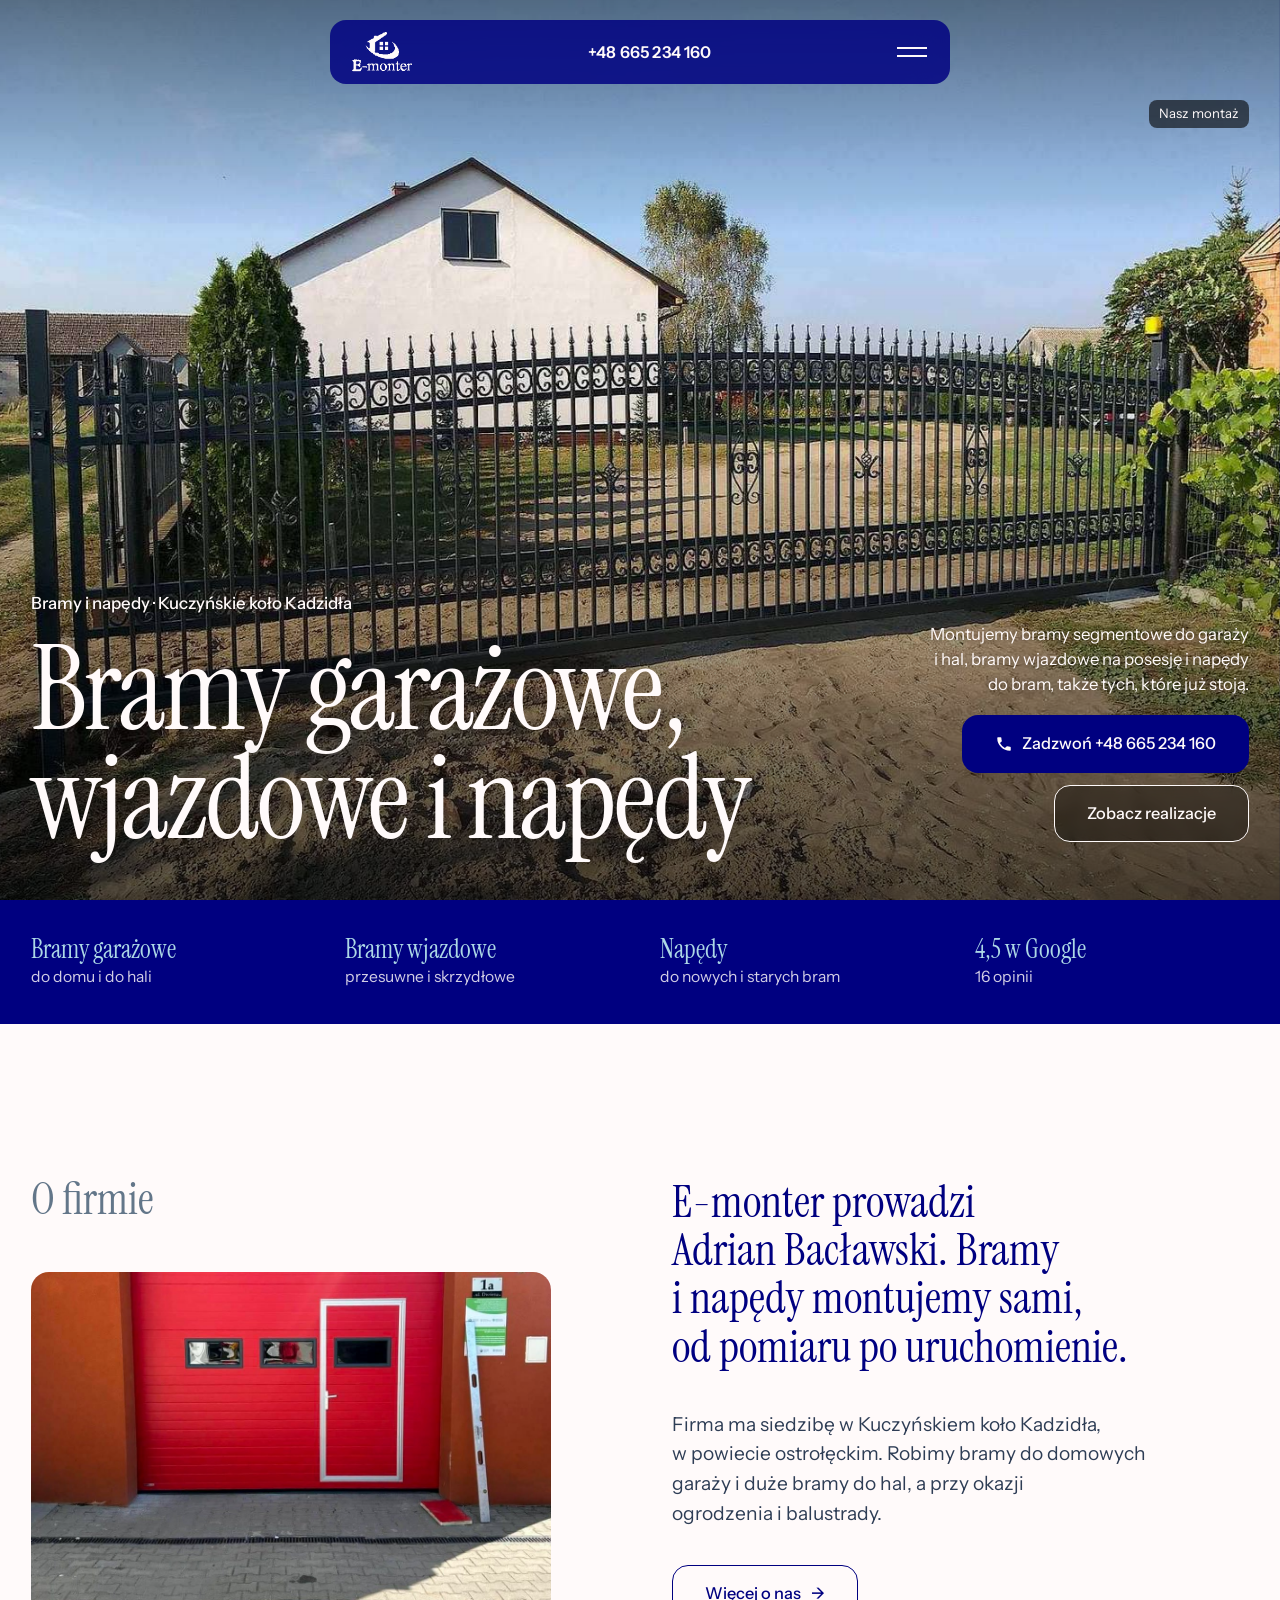
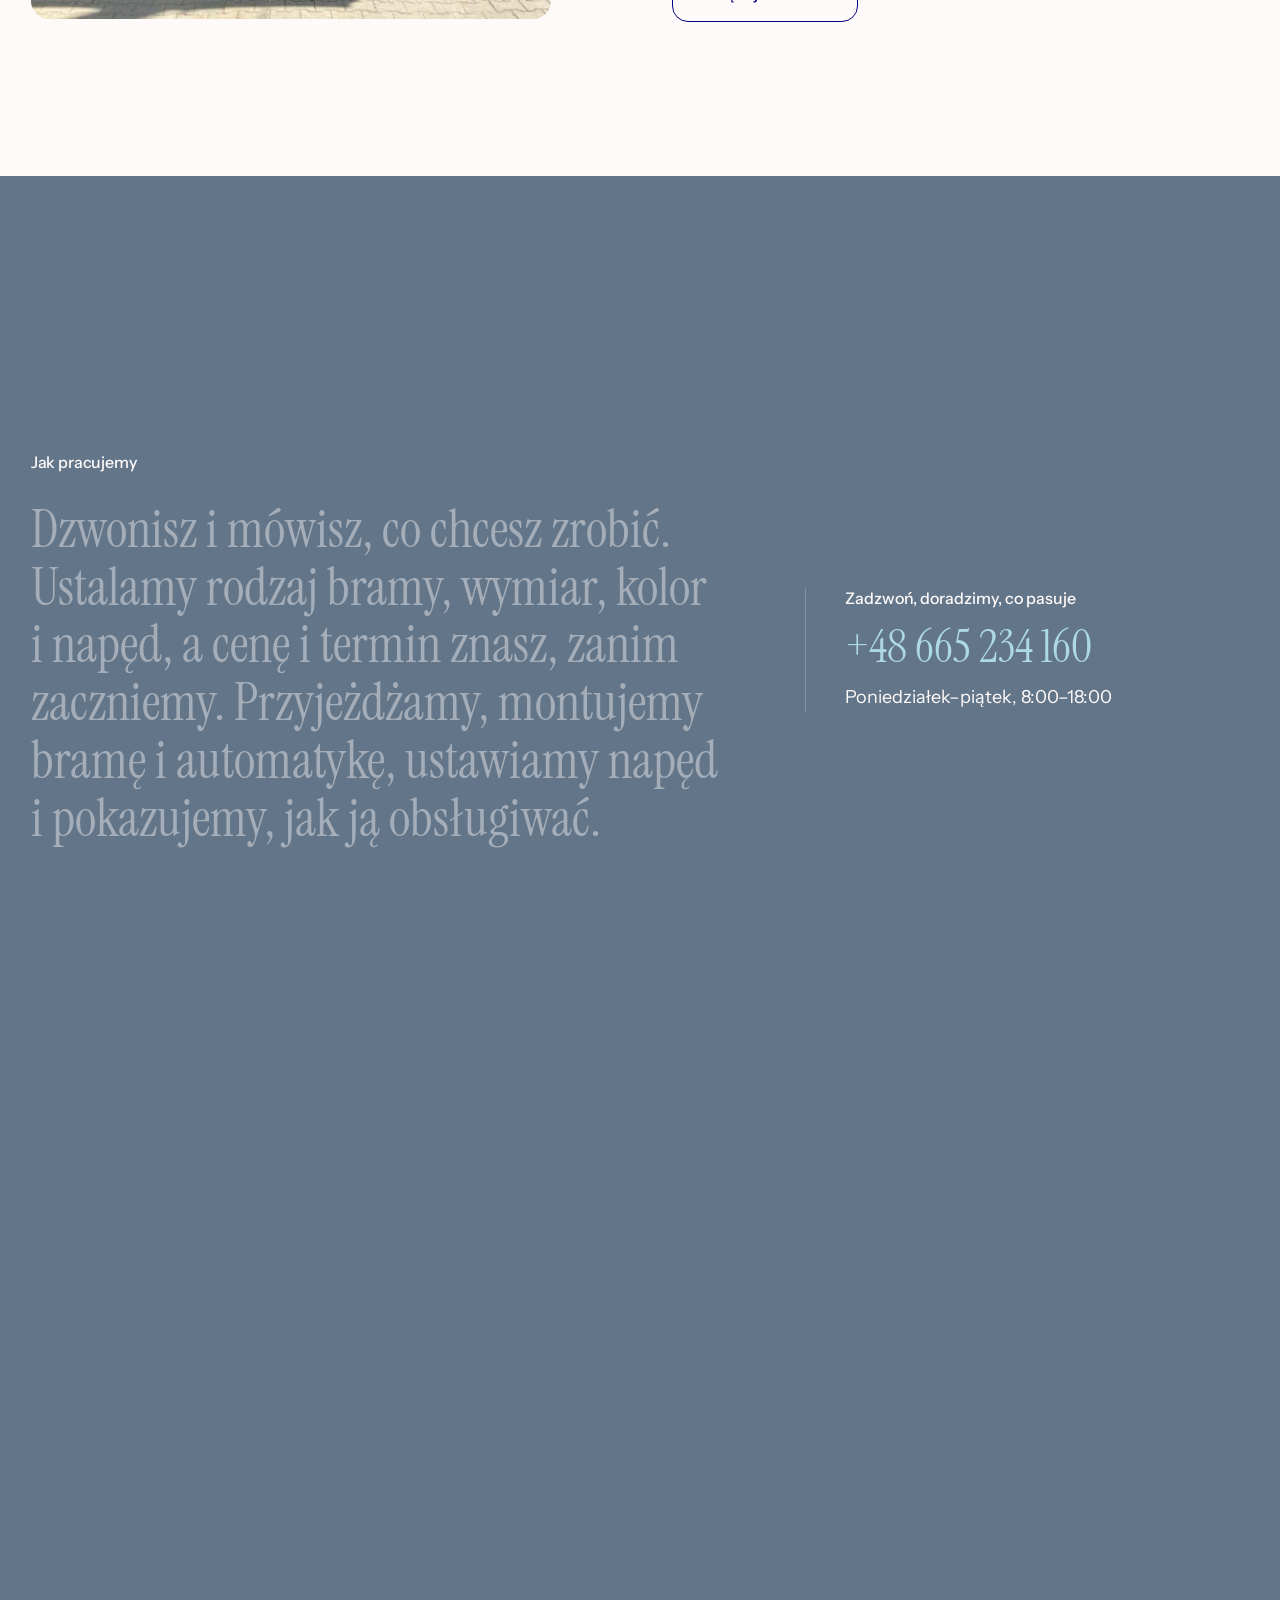
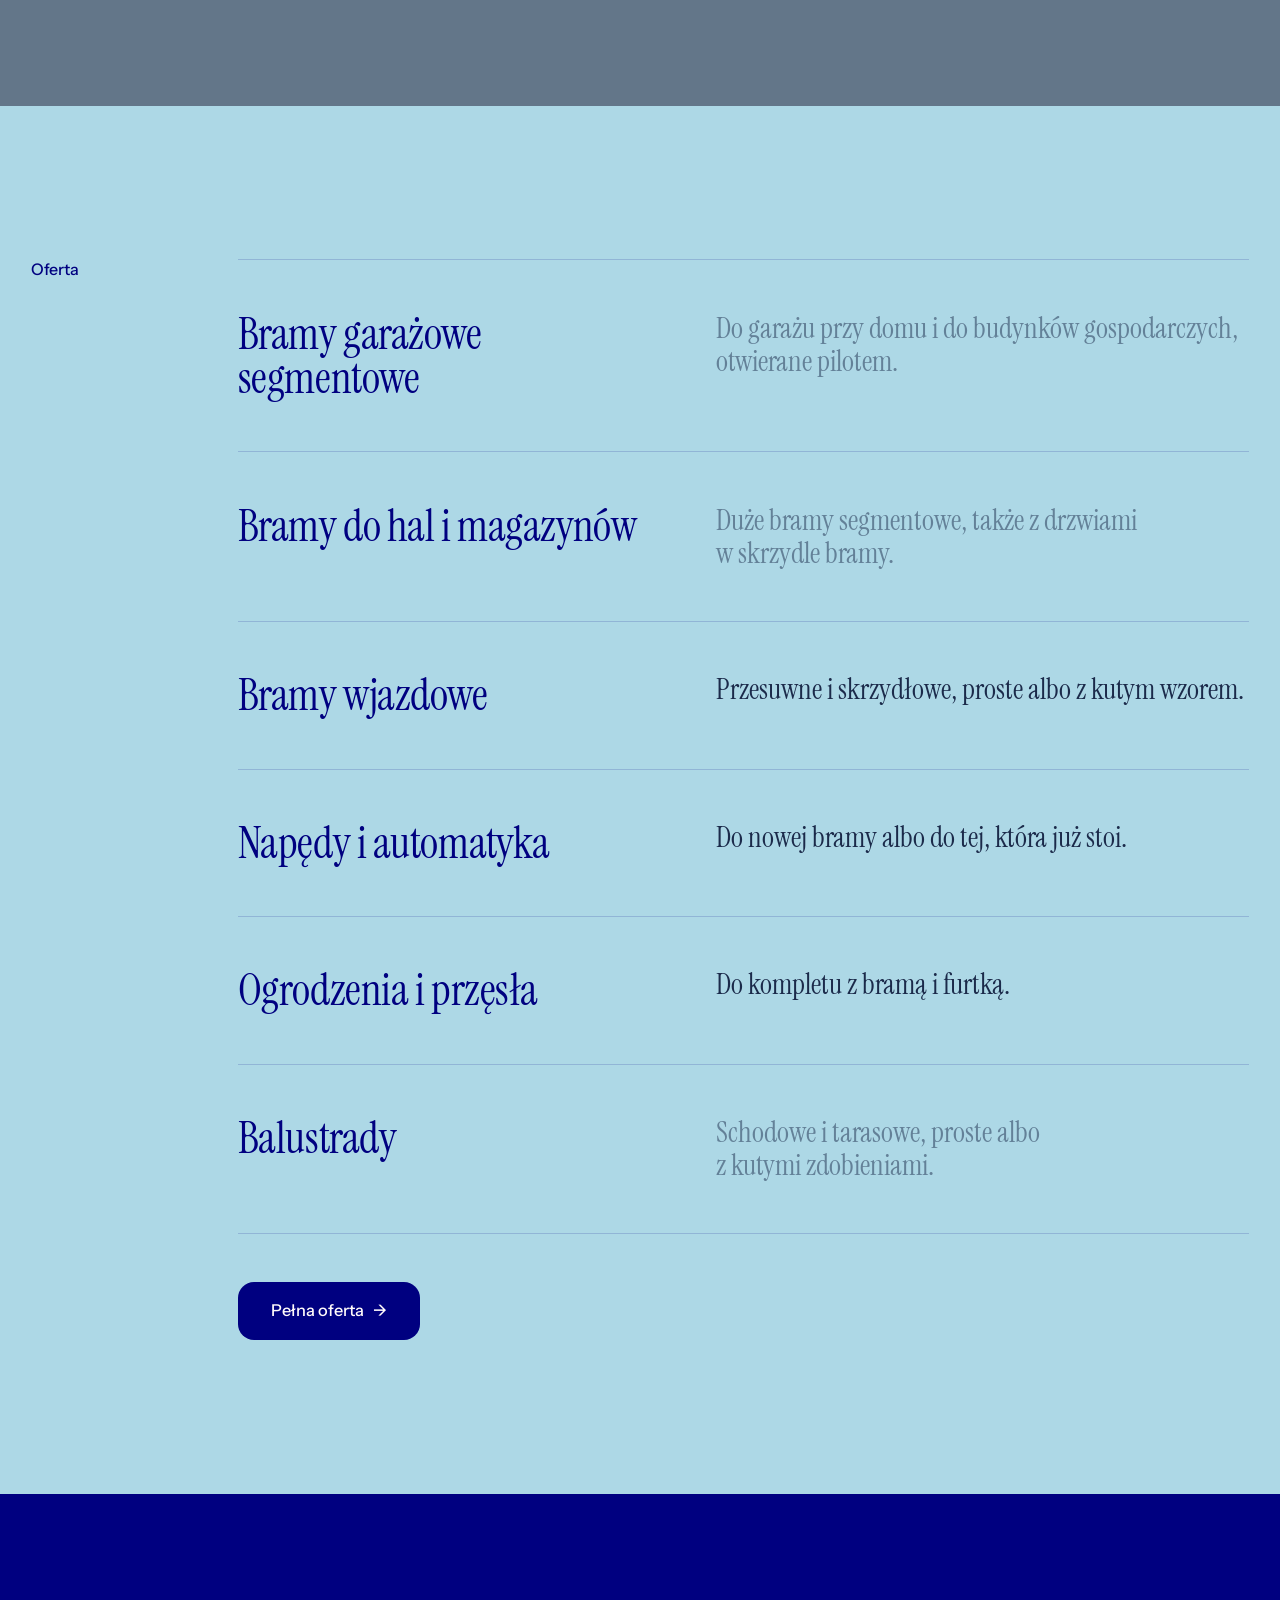
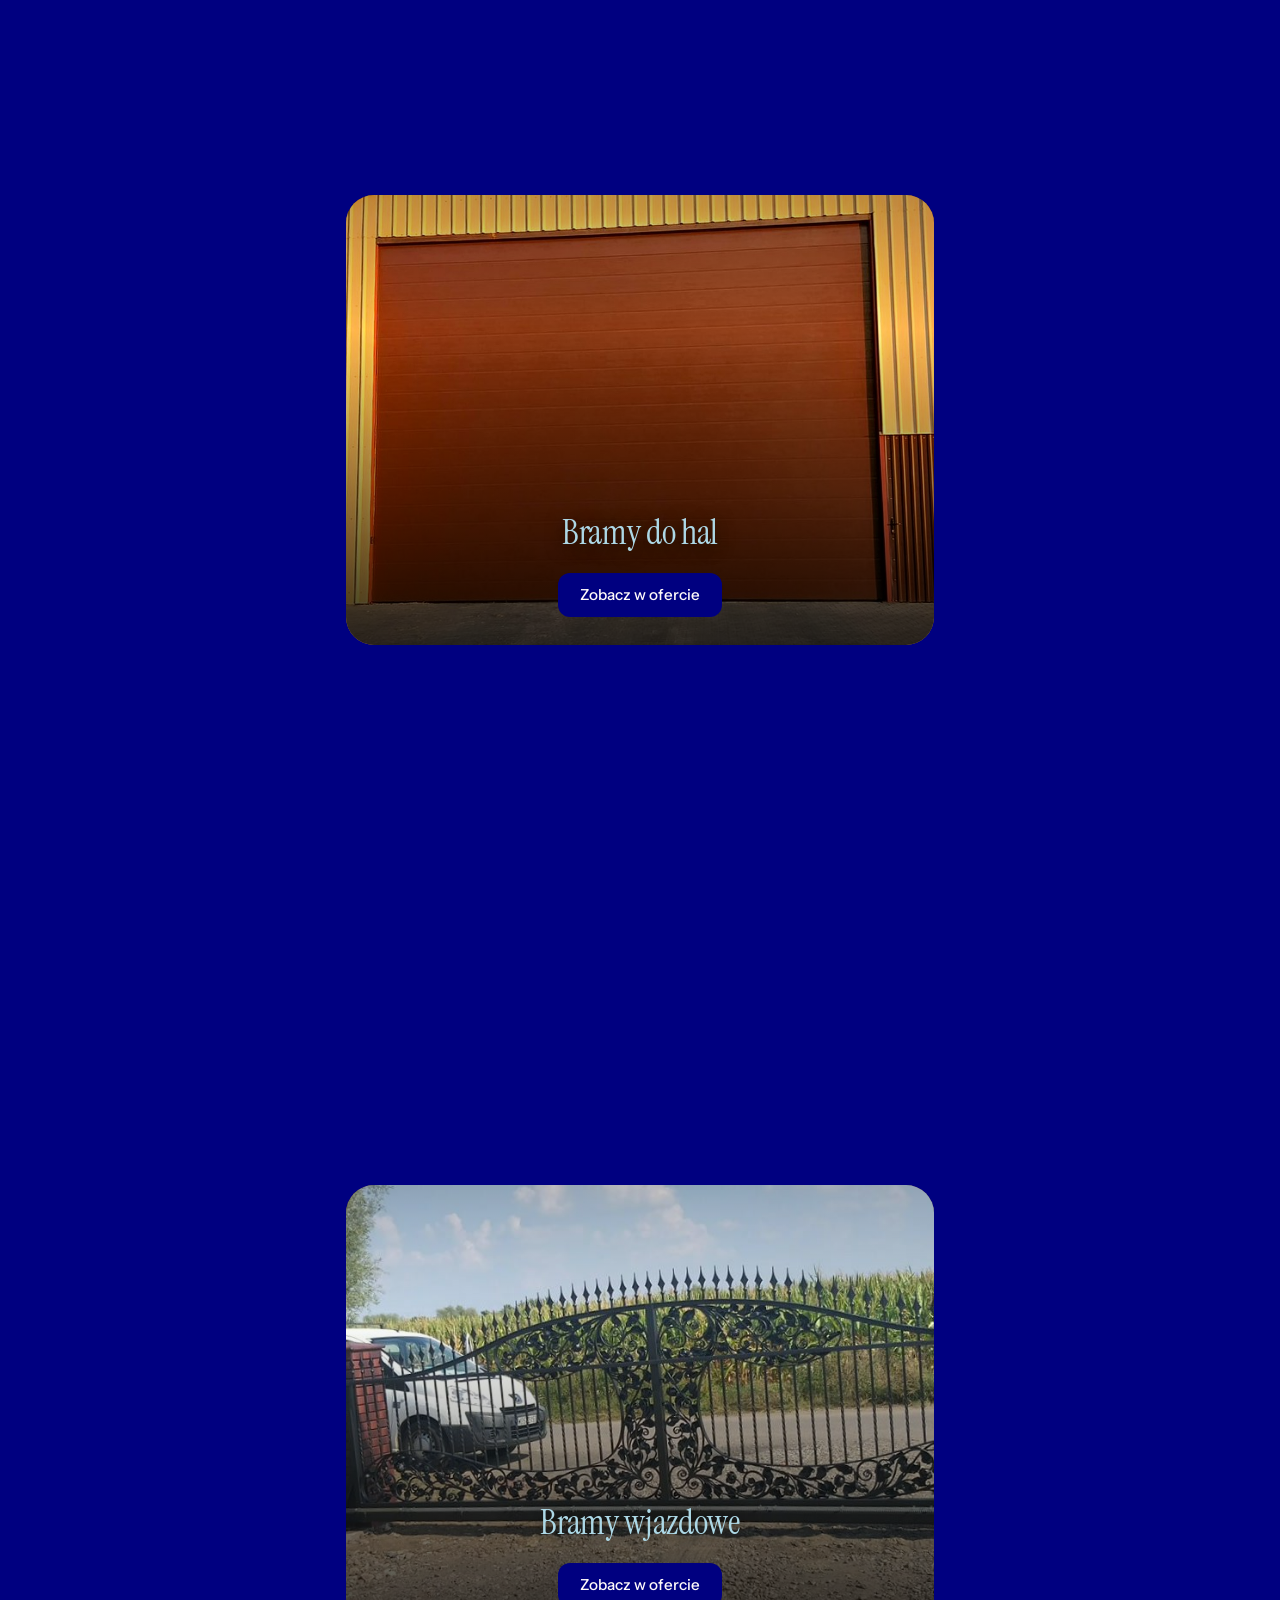
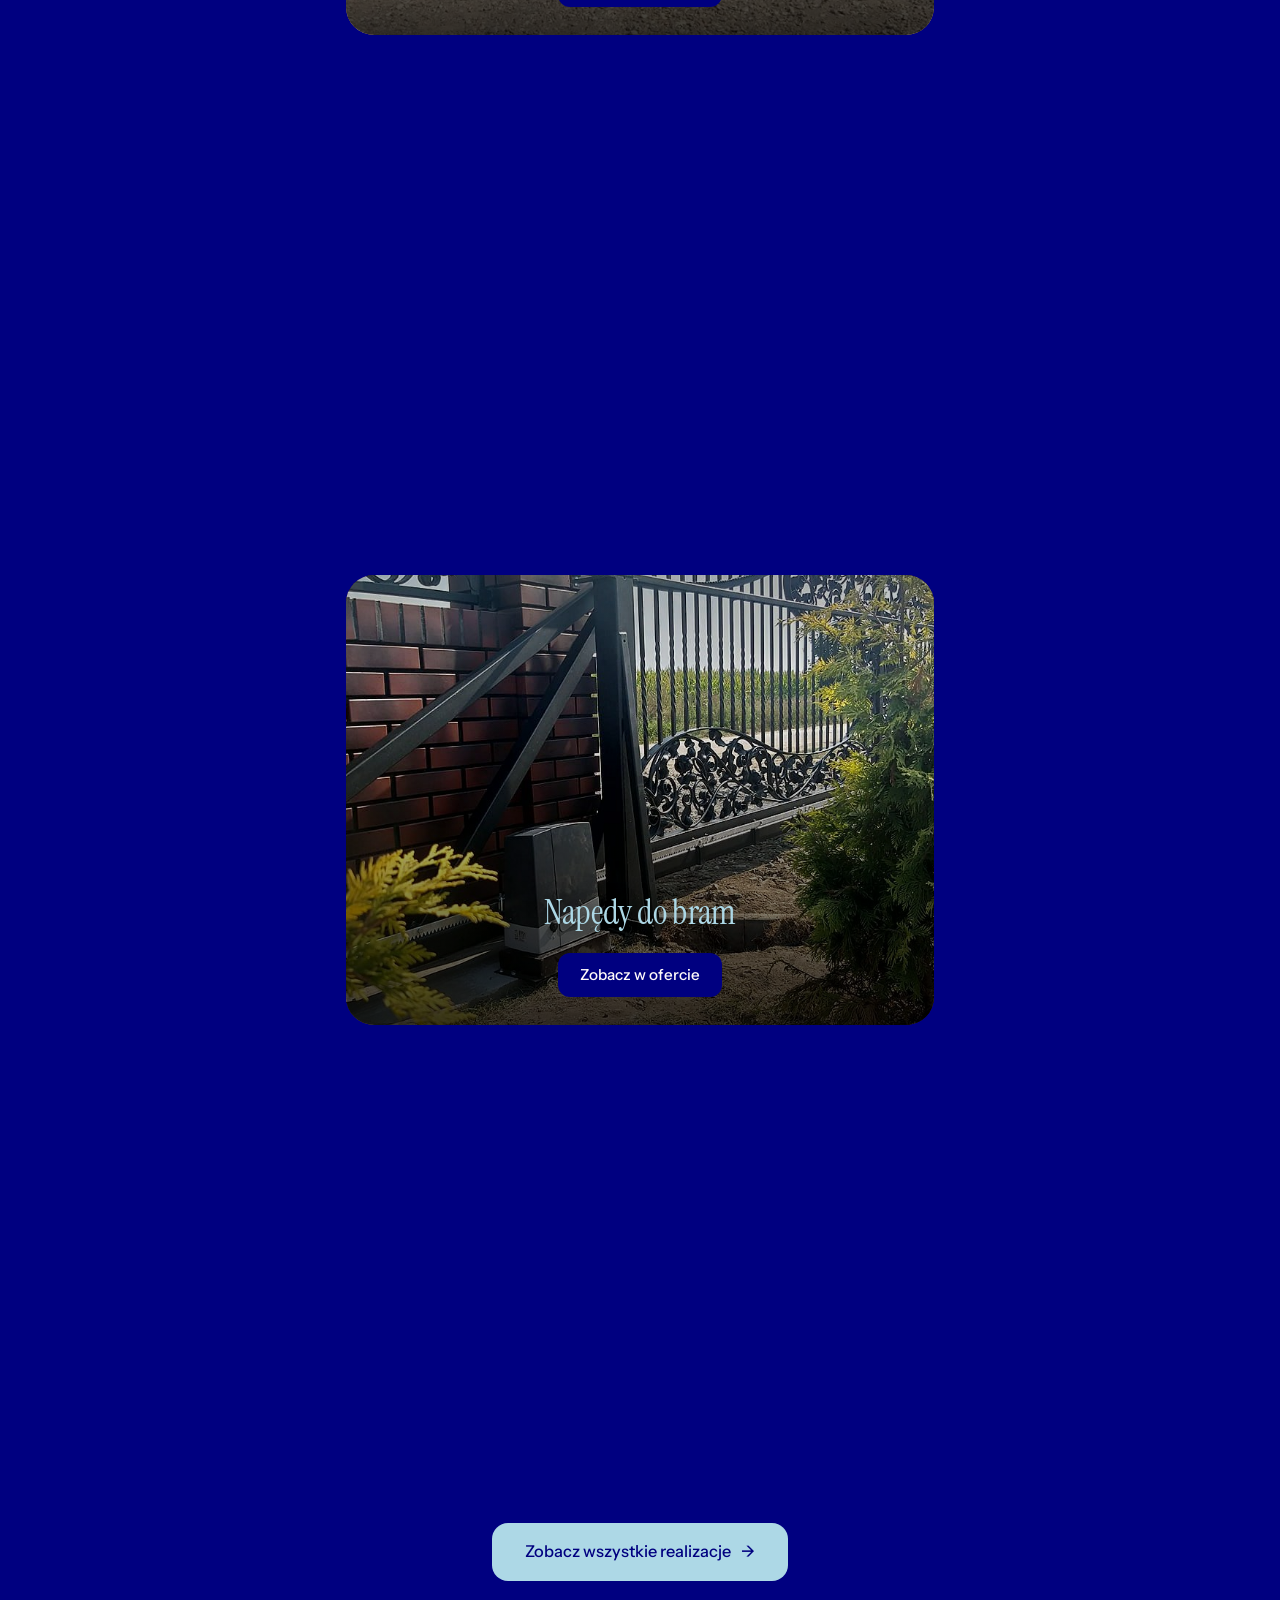
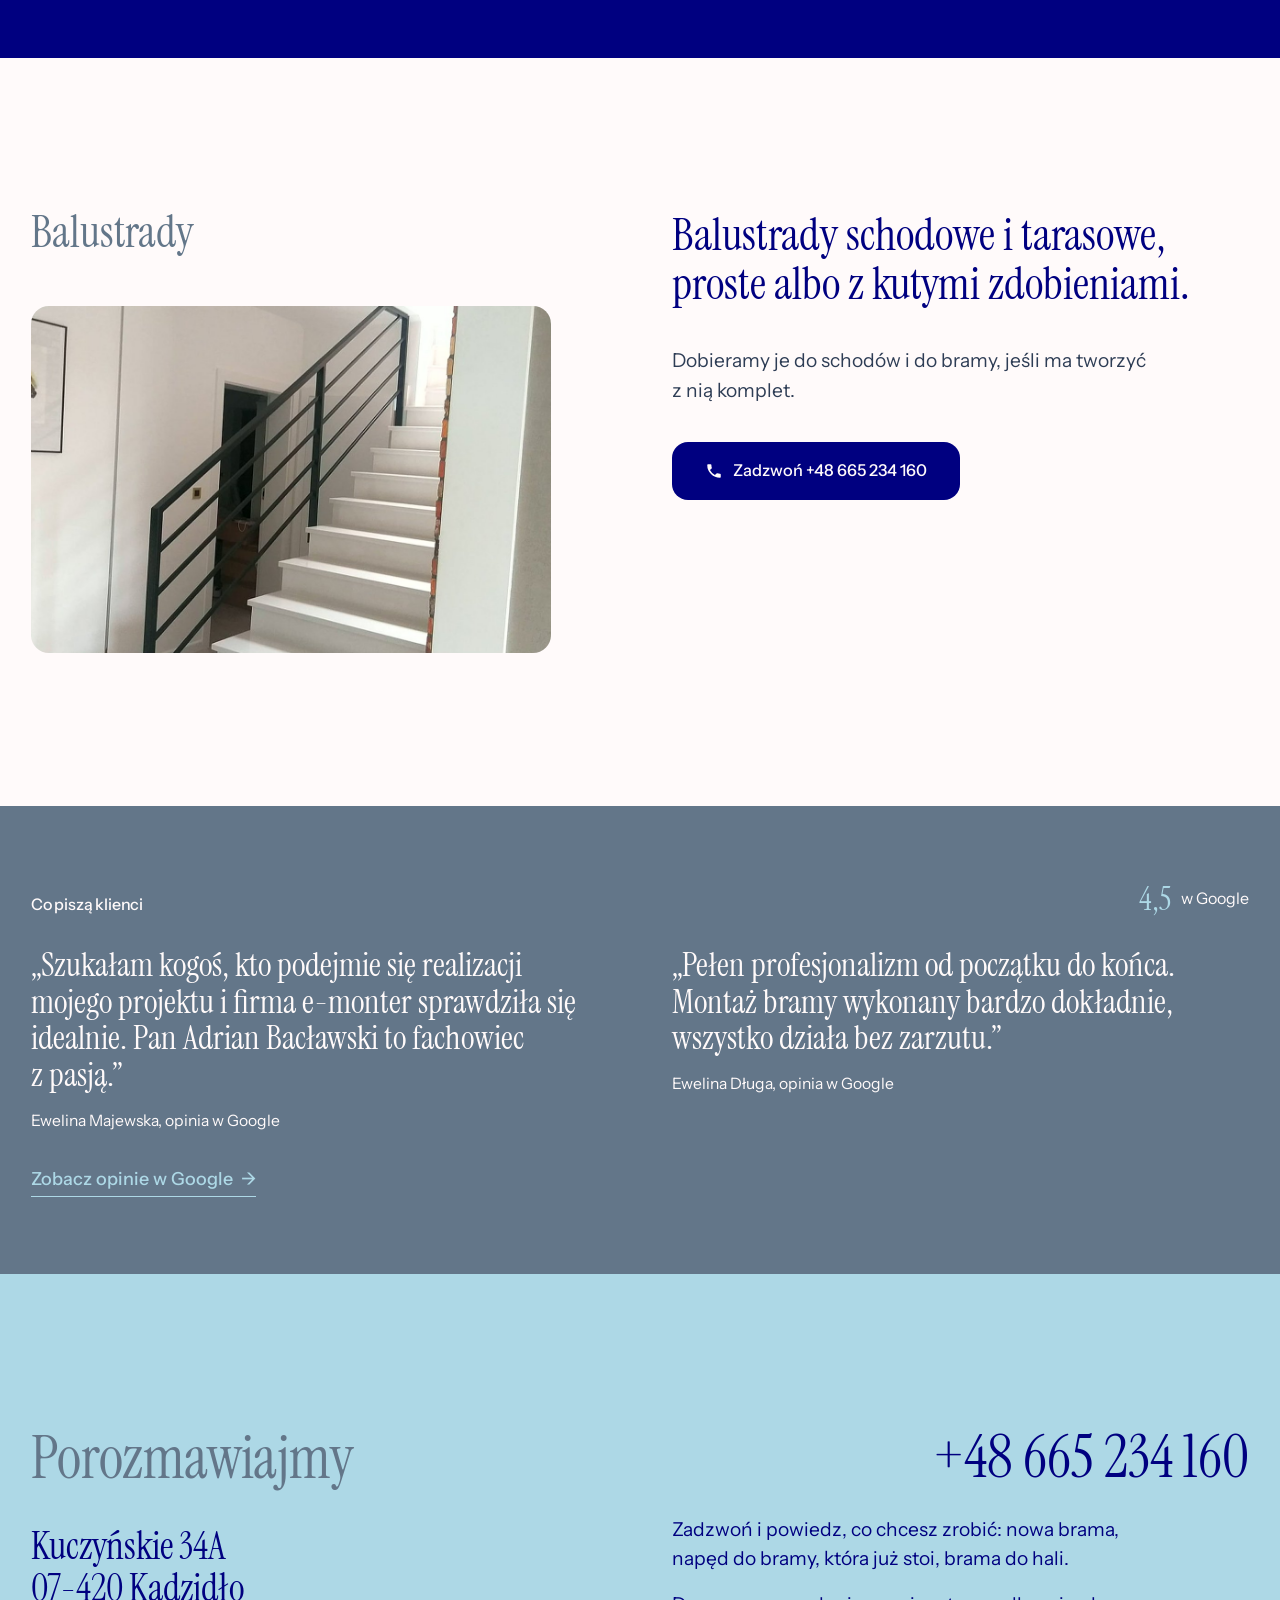
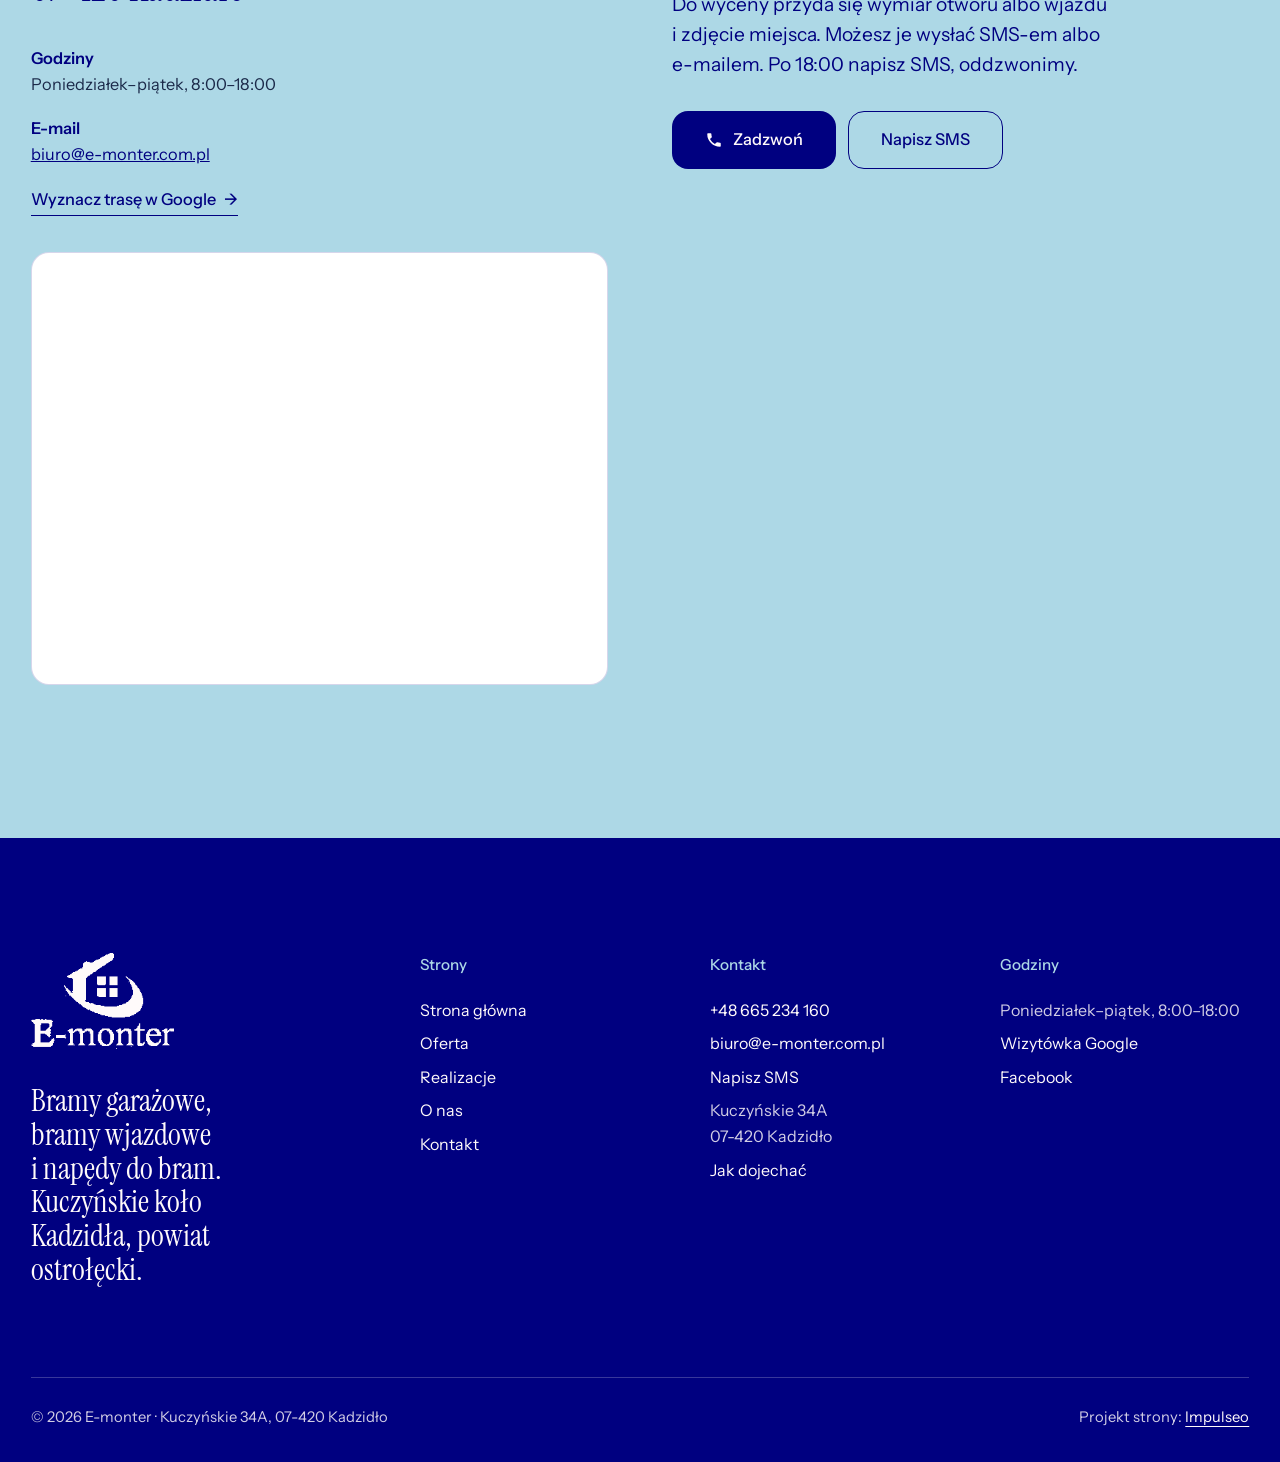
==== commit d04c184c: "Demo e-monter: układ thefitouter, paleta Frozen lake 60-30-10, tylko zdjęcia klienta Co-Authored-By:" ====
--- a/index.html
+++ b/index.html
@@ -3,213 +3,215 @@
 <head>
 <meta charset="UTF-8">
 <meta name="viewport" content="width=device-width, initial-scale=1.0">
-<title>E-monter - Bramy garażowe · Automatyka do bram · Kadzidło</title>
-<meta name="description" content="E-monter - bramy garażowe segmentowe, bramy wjazdowe przesuwne, napędy i automatyka do bram z montażem. Kuczyńskie koło Kadzidła, powiat ostrołęcki. Pn-pt 8-18, tel. 665 234 160.">
-<link rel="canonical" href="https://kris20032.github.io/e-monter/">
+<title>Bramy garażowe, wjazdowe i napędy · Kadzidło | E-monter</title>
+<meta name="description" content="E-monter z Kuczyńskiego k. Kadzidła: montaż bram garażowych segmentowych, bram do hal, bram wjazdowych przesuwnych i napędów do bram. Tel. 665 234 160.">
+<link rel="canonical" href="https://impulseo-pl.github.io/e-monter/">
 <meta name="robots" content="noindex, nofollow">
+<meta name="theme-color" content="#000080">
 <meta property="og:type" content="website">
 <meta property="og:locale" content="pl_PL">
 <meta property="og:site_name" content="E-monter">
-<meta property="og:title" content="E-monter - Bramy garażowe · Automatyka do bram · Kadzidło">
-<meta property="og:description" content="E-monter - bramy garażowe segmentowe, bramy wjazdowe przesuwne, napędy i automatyka do bram z montażem. Kuczyńskie koło Kadzidła, powiat ostrołęcki. Pn-pt 8-18, tel. 665 234 160.">
-<meta property="og:url" content="https://kris20032.github.io/e-monter/">
-<meta property="og:image" content="https://kris20032.github.io/e-monter/img/og.jpg">
+<meta property="og:title" content="Bramy garażowe, wjazdowe i napędy · Kadzidło | E-monter">
+<meta property="og:description" content="E-monter z Kuczyńskiego k. Kadzidła: montaż bram garażowych segmentowych, bram do hal, bram wjazdowych przesuwnych i napędów do bram. Tel. 665 234 160.">
+<meta property="og:url" content="https://impulseo-pl.github.io/e-monter/">
+<meta property="og:image" content="https://impulseo-pl.github.io/e-monter/img/og.jpg">
 <meta property="og:image:width" content="1200">
 <meta property="og:image:height" content="630">
 <meta name="twitter:card" content="summary_large_image">
-<script type="application/ld+json">{"@context": "https://schema.org", "@type": "LocalBusiness", "name": "E-monter", "url": "https://kris20032.github.io/e-monter/", "telephone": "+48665234160", "image": "https://kris20032.github.io/e-monter/img/og.jpg", "areaServed": "Kadzidło", "sameAs": ["https://maps.google.com/?cid=8042903749833878837&g_mp=Cidnb29nbGUubWFwcy5wbGFjZXMudjEuUGxhY2VzLlNlYXJjaFRleHQQAhgEIAA", "https://www.facebook.com/p/e-monter-Adrian-Bac%C5%82awski-100057310487404/"]}</script>
+<link rel="icon" href="img/logo.png">
+<script type="application/ld+json">{"@context": "https://schema.org", "@type": "HomeAndConstructionBusiness", "name": "E-monter Adrian Bacławski", "url": "https://impulseo-pl.github.io/e-monter/", "telephone": "+48665234160", "email": "biuro@e-monter.com.pl", "image": "https://impulseo-pl.github.io/e-monter/img/og.jpg", "address": {"@type": "PostalAddress", "streetAddress": "Kuczyńskie 34A", "postalCode": "07-420", "addressLocality": "Kadzidło", "addressCountry": "PL"}, "openingHoursSpecification": [{"@type": "OpeningHoursSpecification", "dayOfWeek": ["Monday", "Tuesday", "Wednesday", "Thursday", "Friday"], "opens": "08:00", "closes": "18:00"}], "aggregateRating": {"@type": "AggregateRating", "ratingValue": "4.5", "reviewCount": "16"}, "founder": {"@type": "Person", "name": "Adrian Bacławski"}, "areaServed": "Kadzidło i powiat ostrołęcki", "sameAs": ["https://maps.google.com/?cid=8042903749833878837", "https://www.facebook.com/p/e-monter-Adrian-Bac%C5%82awski-100057310487404/"]}</script>
+<script>document.documentElement.classList.add('js')</script>
+<link rel="preload" as="image" href="img/hero-g5.jpg" fetchpriority="high">
 <link rel="preconnect" href="https://fonts.googleapis.com">
 <link rel="preconnect" href="https://fonts.gstatic.com" crossorigin>
-<link href="https://fonts.googleapis.com/css2?family=Space+Grotesk:wght@500;600;700&family=DM+Sans:opsz,wght@9..40,400;9..40,500;9..40,600&display=swap" rel="stylesheet">
-<link rel="stylesheet" href="assets/styles.css?v=79d472e4">
+<link href="https://fonts.googleapis.com/css2?family=Instrument+Sans:wght@400..600&family=Instrument+Serif&display=swap" rel="stylesheet">
+<link rel="stylesheet" href="assets/styles.css?v=20261118a">
+<style>:root{--cacao:#000080;--bordeaux:#637689;--carmine:#000080;--brass:#ADD8E6;--bone:#FFFAFA;--bone-hi:#FFFFFF;--ink:#000080;--ink-2:#2E3D55;--on-dark:#FFFAFA;--on-dark-2:rgba(255,250,250,.82);--line:rgba(0,0,128,.16);--line-dark:rgba(255,250,250,.22)}.bordeaux{--on-dark-2:#FFFAFA}.ice,#oferta,#kontakt,.faq-sec{background:#ADD8E6}.ice .lead,#oferta .lead,#kontakt .lead,#oferta p,#kontakt p{color:#000080}#kontakt .contact-meta p,#oferta .svc-row p{color:#1B2A4A}.btn-main:hover{background:#637689}.pill{background:rgba(0,0,128,.84)}.pill.solid{background:rgba(0,0,128,.95)}.burger:hover{background:rgba(255,250,250,.12)}.js .reveal-text .w{color:rgba(255,250,250,.42)}.card::after{background:linear-gradient(180deg,rgba(0,0,0,.25) 0%,rgba(0,0,0,0) 30%,rgba(0,0,0,.78) 100%)}.card h3{text-shadow:0 2px 18px rgba(0,0,0,.7)}.form input::placeholder,.form textarea::placeholder{color:rgba(0,0,128,.7)}.lb{background:rgba(0,0,40,.94)}.btn-on-photo{background:rgba(0,0,0,.35)}.phead-img .poglad,.hero-cap,.card-cap{background:rgba(0,0,0,.6)}.pill-logo .mark{height:40px;width:auto}.foot-logo .mark{height:96px;width:auto}.hero-img{object-position:50% 70%}</style>
+<script src="assets/lenis.min.js?v=1.1.20" defer></script>
+<script src="assets/main.js?v=20261118a" defer></script>
 </head>
 <body>
-
-<header class="nav">
-  <div class="wrap nav-inner">
-    <a class="brand brand-has-logo" href="index.html"><img class="brand-logo" src="img/logo.png" alt="E-monter" width="195" height="131" decoding="async"></a>
-    <nav class="nav-links">
+<a class="skip" href="#tresc">Przejdź do treści</a>
+<header class="pill">
+  <a class="pill-logo" href="index.html" aria-label="E-monter - strona główna"><img class="mark" src="img/logo-jasne.png" width="195" height="131" alt=""></a>
+  <a class="pill-phone" href="tel:+48665234160">+48 665 234 160</a>
+  <button class="burger" type="button" aria-expanded="false" aria-controls="menu" aria-label="Otwórz menu"><i></i><i></i></button>
+</header>
+<div class="menu" id="menu" aria-hidden="true">
+  <div class="menu-grid">
+    <nav class="menu-links" aria-label="Menu główne">
+      <a href="index.html" aria-current="page">Strona główna</a>
       <a href="oferta.html">Oferta</a>
       <a href="realizacje.html">Realizacje</a>
-      <a href="o-nas.html">O nas</a>
+      <a href="o-nas.html">O nas</a>
       <a href="kontakt.html">Kontakt</a>
-      <a href="tel:+48665234160" class="btn btn-accent">Zadzwoń +48 665 234 160</a>
     </nav>
-    <button class="nav-toggle" aria-label="Menu"><span></span><span></span><span></span></button>
-  </div>
-</header>
-
-<main>
-<section class="hero-fach">
-  <img class="hf-photo" src="img/hero.jpg" fetchpriority="high" alt="E-monter" width="1880" height="1255">
-  <div class="hf-panel">
-    <div class="hf-inner">
-      <span class="hf-kicker">Bramy · Napędy · Kuczyńskie k. Kadzidła · od 2015</span>
-      <h1 class="hf-title">Bramy garażowe i wjazdowe <em>z napędem i montażem</em></h1>
-      <p class="hf-lead">Montujemy bramy garażowe segmentowe, bramy wjazdowe przesuwne i napędy do bram, które już stoją.</p>
-      <a class="hf-phone" href="tel:+48665234160"><span class="hf-phone-lab">Zadzwoń teraz</span><span class="hf-phone-num"><svg class="ico-tel" width="16" height="16" viewBox="0 0 24 24" fill="none" aria-hidden="true"><path d="M6.6 10.8a15.5 15.5 0 0 0 6.6 6.6l2.2-2.2a1 1 0 0 1 1-.24 11.4 11.4 0 0 0 3.6.58 1 1 0 0 1 1 1V20a1 1 0 0 1-1 1A17 17 0 0 1 3 4a1 1 0 0 1 1-1h3.5a1 1 0 0 1 1 1c0 1.25.2 2.46.58 3.6a1 1 0 0 1-.25 1l-2.23 2.2Z" fill="currentColor"/></svg> +48 665 234 160</span></a>
-      <div class="hf-actions">
-        <a href="kontakt.html" class="btn btn-accent">Zapytaj o wycenę <span class="arr">→</span></a>
-        <a href="tel:+48665234160" class="btn btn-ghost hf-ghost">Zadzwoń +48 665 234 160</a>
-      </div>
-      <div class="hf-trust"><svg class="ico-star" width="14" height="14" viewBox="0 0 24 24" style="vertical-align:-2px" aria-hidden="true"><path d="M12 2.8l2.85 5.8 6.4.93-4.63 4.5 1.1 6.37L12 17.4l-5.72 3 1.1-6.37-4.63-4.5 6.4-.93L12 2.8Z" fill="currentColor"/></svg> Ocena 4,5 w Google · 16 opinii · od 2015</div>
-    </div>
-  </div>
-</section>
-<section class="opinie-mini" aria-label="Opinie klientów">
+    <div class="menu-side">
+      <div><b>Telefon</b><a href="tel:+48665234160">+48 665 234 160</a></div>
+      <div><b>Siedziba</b>Kuczyńskie 34A, 07-420 Kadzidło</div>
+      <div><b>Godziny</b>Poniedziałek–piątek, 8:00–18:00</div>
+    </div>
+  </div>
+</div>
+<main id="tresc">
+<section class="hero">
+  <img class="hero-img" src="img/hero-g5.jpg" width="1440" height="1080" alt="Brama wjazdowa z&nbsp;kutym wzorem do&nbsp;kompletu z&nbsp;ogrodzeniem, montaż E-monter" fetchpriority="high"><span class="hero-cap">Nasz montaż</span>
+  <div class="hero-in">
+    <div>
+      <p class="hero-kicker">Bramy i&nbsp;napędy · Kuczyńskie koło Kadzidła</p>
+      <h1>Bramy garażowe, wjazdowe i&nbsp;napędy</h1>
+    </div>
+    <div class="hero-side">
+      <p>Montujemy bramy segmentowe do&nbsp;garaży i&nbsp;hal, bramy wjazdowe na posesję i&nbsp;napędy do&nbsp;bram, także tych, które już stoją.</p>
+      <div class="btn-row">
+        <a class="btn btn-main hero-call" href="tel:+48665234160"><svg class="ico" viewBox="0 0 24 24" fill="none" aria-hidden="true"><path d="M6.6 10.8a15.5 15.5 0 0 0 6.6 6.6l2.2-2.2a1 1 0 0 1 1-.24 11.4 11.4 0 0 0 3.6.58 1 1 0 0 1 1 1V20a1 1 0 0 1-1 1A17 17 0 0 1 3 4a1 1 0 0 1 1-1h3.5a1 1 0 0 1 1 1c0 1.25.2 2.45.57 3.57a1 1 0 0 1-.25 1L6.6 10.8Z" fill="currentColor"/></svg>Zadzwoń +48 665 234 160</a>
+        <a class="btn btn-line btn-on-photo" href="realizacje.html">Zobacz realizacje</a>
+      </div>
+    </div>
+  </div>
+</section>
+
+<section class="facts cacao dark" aria-label="Najważniejsze informacje">
+  <ul class="wrap facts-list">
+    <li><b>Bramy garażowe</b>do domu i&nbsp;do hali</li>
+    <li><b>Bramy wjazdowe</b>przesuwne i&nbsp;skrzydłowe</li>
+    <li><b>Napędy</b>do nowych i&nbsp;starych bram</li>
+    <li><b>4,5 w Google</b>16 opinii</li>
+  </ul>
+</section>
+
+<section class="sec bone" id="o-nas">
+  <div class="wrap about">
+    <div class="about-left up">
+      <p class="label-serif">O&nbsp;firmie</p><figure class="about-fig"><img src="img/g4.jpg" width="1088" height="1184" alt="Czerwona brama segmentowa z&nbsp;drzwiami w&nbsp;skrzydle, montaż E-monter" loading="lazy"></figure>
+    </div>
+    <div class="about-right up">
+      <p class="statement">E-monter prowadzi Adrian Bacławski. Bramy i&nbsp;napędy montujemy sami, od&nbsp;pomiaru po&nbsp;uruchomienie.</p>
+      <p class="lead">Firma ma siedzibę w&nbsp;Kuczyńskiem koło Kadzidła, w&nbsp;powiecie ostrołęckim. Robimy bramy do&nbsp;domowych garaży i&nbsp;duże bramy do&nbsp;hal, a&nbsp;przy okazji ogrodzenia i&nbsp;balustrady.</p>
+      <div class="btn-row"><a class="btn btn-line" href="o-nas.html">Więcej o&nbsp;nas <span aria-hidden="true">→</span></a></div>
+    </div>
+  </div>
+</section>
+
+<section class="reveal-sec bordeaux dark" aria-labelledby="jak">
+  <div class="reveal-stick">
+    <div class="reveal-main">
+      <h2 class="label" id="jak">Jak pracujemy</h2>
+      <p class="reveal-text">Dzwonisz i&nbsp;mówisz, co chcesz zrobić. Ustalamy rodzaj bramy, wymiar, kolor i&nbsp;napęd, a&nbsp;cenę i&nbsp;termin znasz, zanim zaczniemy. Przyjeżdżamy, montujemy bramę i&nbsp;automatykę, ustawiamy napęd i&nbsp;pokazujemy, jak ją obsługiwać.</p>
+    </div>
+    <aside class="reveal-aside">
+      <p class="label">Zadzwoń, doradzimy, co pasuje</p>
+      <a class="reveal-phone" href="tel:+48665234160">+48 665 234 160</a>
+      <p>Poniedziałek–piątek, 8:00–18:00</p>
+    </aside>
+  </div>
+</section>
+
+<section class="sec bone" id="oferta">
+  <div class="wrap svc">
+    <h2 class="label">Oferta</h2>
+    <div>
+      <div class="svc-list">
+      <a class="svc-row" href="oferta.html#garazowe"><h3>Bramy garażowe segmentowe</h3><p>Do garażu przy domu i&nbsp;do budynków gospodarczych, otwierane pilotem.</p></a>
+      <a class="svc-row" href="oferta.html#hale"><h3>Bramy do&nbsp;hal i&nbsp;magazynów</h3><p>Duże bramy segmentowe, także z&nbsp;drzwiami w&nbsp;skrzydle bramy.</p></a>
+      <a class="svc-row" href="oferta.html#wjazdowe"><h3>Bramy wjazdowe</h3><p>Przesuwne i&nbsp;skrzydłowe, proste albo z&nbsp;kutym wzorem.</p></a>
+      <a class="svc-row" href="oferta.html#napedy"><h3>Napędy i&nbsp;automatyka</h3><p>Do nowej bramy albo do&nbsp;tej, która już stoi.</p></a>
+      <a class="svc-row" href="oferta.html#ogrodzenia"><h3>Ogrodzenia i&nbsp;przęsła</h3><p>Do kompletu z&nbsp;bramą i&nbsp;furtką.</p></a>
+      <a class="svc-row" href="oferta.html#balustrady"><h3>Balustrady</h3><p>Schodowe i&nbsp;tarasowe, proste albo z&nbsp;kutymi zdobieniami.</p></a>
+      </div>
+      <div class="svc-foot"><a class="btn btn-main" href="oferta.html">Pełna oferta <span aria-hidden="true">→</span></a></div>
+    </div>
+  </div>
+</section>
+
+<section class="cards cacao dark" aria-label="Realizacje">
+  <div class="card-wrap"><div class="card-stick">
+    <a class="card" href="oferta.html#hale"><img src="img/g3.jpg" width="1600" height="741" alt="Brązowa brama segmentowa w&nbsp;hali z&nbsp;żółtej blachy, montaż E-monter" decoding="async"><span class="card-in"><h3>Bramy do&nbsp;hal</h3><span class="btn btn-main btn-sm">Zobacz w&nbsp;ofercie</span></span></a>
+  </div></div>
+  <div class="card-wrap"><div class="card-stick">
+    <a class="card" href="oferta.html#wjazdowe"><img src="img/about.jpg" width="1254" height="544" alt="Kuta brama wjazdowa między ceglanymi słupkami, montaż E-monter" loading="lazy" decoding="async"><span class="card-in"><h3>Bramy wjazdowe</h3><span class="btn btn-main btn-sm">Zobacz w&nbsp;ofercie</span></span></a>
+  </div></div>
+  <div class="card-wrap"><div class="card-stick">
+    <a class="card" href="oferta.html#napedy"><img src="img/g1.jpg" width="1316" height="640" alt="Napęd przy bramie przesuwnej z&nbsp;kutym wzorem, montaż E-monter" loading="lazy" decoding="async"><span class="card-in"><h3>Napędy do&nbsp;bram</h3><span class="btn btn-main btn-sm">Zobacz w&nbsp;ofercie</span></span></a>
+  </div></div>
+  <div class="wrap cards-foot"><a class="btn btn-brass" href="realizacje.html">Zobacz wszystkie realizacje <span aria-hidden="true">→</span></a></div>
+</section>
+
+<section class="sec bone" id="balustrady">
+  <div class="wrap about">
+    <div class="about-left up">
+      <p class="label-serif">Balustrady</p><figure class="about-fig"><img src="img/g9.jpg" width="1600" height="756" alt="Prosta balustrada schodowa w&nbsp;grafitowym kolorze, montaż E-monter" loading="lazy"></figure>
+    </div>
+    <div class="about-right up">
+      <p class="statement">Balustrady schodowe i&nbsp;tarasowe, proste albo z&nbsp;kutymi zdobieniami.</p>
+      <p class="lead">Dobieramy je do&nbsp;schodów i&nbsp;do&nbsp;bramy, jeśli ma tworzyć z&nbsp;nią komplet.</p>
+      <div class="btn-row"><a class="btn btn-main" href="tel:+48665234160"><svg class="ico" viewBox="0 0 24 24" fill="none" aria-hidden="true"><path d="M6.6 10.8a15.5 15.5 0 0 0 6.6 6.6l2.2-2.2a1 1 0 0 1 1-.24 11.4 11.4 0 0 0 3.6.58 1 1 0 0 1 1 1V20a1 1 0 0 1-1 1A17 17 0 0 1 3 4a1 1 0 0 1 1-1h3.5a1 1 0 0 1 1 1c0 1.25.2 2.45.57 3.57a1 1 0 0 1-.25 1L6.6 10.8Z" fill="currentColor"/></svg>Zadzwoń +48 665 234 160</a></div>
+    </div>
+  </div>
+</section>
+
+<section class="bordeaux dark opinie-mini" id="opinie">
   <div class="wrap">
-    <div class="om-row">
-      <div class="om-item reveal"><blockquote>„Szukałam kogoś, kto podejmie się realizacji mojego projektu i firma e-monter sprawdziła się idealnie.”</blockquote><span class="om-autor">Ewelina Majewska</span></div>
-      <div class="om-item reveal"><blockquote>„Profesjonalna firma z dużą wiedzą i doświadczeniem w montażu napędów do bram.”</blockquote><span class="om-autor">E. B.</span></div>
-      <div class="om-item reveal"><blockquote>„Pełen profesjonalizm od początku do końca.”</blockquote><span class="om-autor">Ewelina Długa</span></div>
-    </div>
-  </div>
-</section>
-<section class="gateways-band">
+    <div class="quotes-head" style="margin-bottom:32px">
+      <h2 class="label">Co piszą klienci</h2>
+      <a class="rating" href="https://maps.google.com/?cid=8042903749833878837" target="_blank" rel="noopener"><b>4,5</b><span>w&nbsp;Google</span></a>
+    </div>
+    <div class="quotes-two">
+      <figure class="quote-mini"><blockquote>„Szukałam kogoś, kto podejmie się realizacji mojego projektu i&nbsp;firma e-monter sprawdziła się idealnie. Pan Adrian Bacławski to fachowiec z&nbsp;pasją.”</blockquote><figcaption>Ewelina Majewska, opinia w Google</figcaption></figure>
+      <figure class="quote-mini"><blockquote>„Pełen profesjonalizm od&nbsp;początku do&nbsp;końca. Montaż bramy wykonany bardzo dokładnie, wszystko działa bez zarzutu.”</blockquote><figcaption>Ewelina Długa, opinia w Google</figcaption></figure>
+    </div>
+    <p style="margin-top:32px"><a class="link" href="https://maps.google.com/?cid=8042903749833878837" target="_blank" rel="noopener">Zobacz opinie w&nbsp;Google <span aria-hidden="true">→</span></a></p>
+  </div>
+</section>
+
+<section class="sec bone" id="kontakt">
+  <div class="wrap contact">
+    <div class="up">
+      <h2>Porozmawiajmy</h2>
+      <p class="big-addr">Kuczyńskie 34A<br>07-420 Kadzidło</p>
+      <div class="contact-meta">
+        <p><b>Godziny</b>Poniedziałek–piątek, 8:00–18:00</p>
+        <p><b>E-mail</b><a href="mailto:biuro@e-monter.com.pl">biuro@e-monter.com.pl</a></p>
+        <p><a class="link" href="https://maps.google.com/?cid=8042903749833878837" target="_blank" rel="noopener">Wyznacz trasę w&nbsp;Google <span aria-hidden="true">→</span></a></p>
+      </div>
+      <div class="map"><iframe src="https://maps.google.com/maps?q=E-monter%2C%20Kuczy%C5%84skie%2034A%2C%2007-420%20Kadzid%C5%82o&z=13&output=embed" title="Mapa dojazdu, Kuczyńskie 34A, 07-420 Kadzidło" loading="lazy" referrerpolicy="no-referrer-when-downgrade"></iframe></div>
+    </div>
+    <div class="contact-right up" id="formularz">
+      <a class="big-phone" href="tel:+48665234160">+48 665 234 160</a>
+      <p class="lead">Zadzwoń i&nbsp;powiedz, co chcesz zrobić: nowa brama, napęd do&nbsp;bramy, która już stoi, brama do hali.</p>
+      <p class="lead" style="margin-top:16px">Do wyceny przyda się wymiar otworu albo wjazdu i&nbsp;zdjęcie miejsca. Możesz je wysłać SMS-em albo e-mailem. Po&nbsp;18:00 napisz SMS, oddzwonimy.</p>
+      <div class="contact-cta">
+        <a class="btn btn-main" href="tel:+48665234160"><svg class="ico" viewBox="0 0 24 24" fill="none" aria-hidden="true"><path d="M6.6 10.8a15.5 15.5 0 0 0 6.6 6.6l2.2-2.2a1 1 0 0 1 1-.24 11.4 11.4 0 0 0 3.6.58 1 1 0 0 1 1 1V20a1 1 0 0 1-1 1A17 17 0 0 1 3 4a1 1 0 0 1 1-1h3.5a1 1 0 0 1 1 1c0 1.25.2 2.45.57 3.57a1 1 0 0 1-.25 1L6.6 10.8Z" fill="currentColor"/></svg>Zadzwoń</a>
+        <a class="btn btn-line" href="sms:+48665234160?body=Dzie%C5%84%20dobry%2C%20pytam%20o%3A%20%28brama%20gara%C5%BCowa%2Fwjazdowa%2Fnap%C4%99d%29.%20Miejscowo%C5%9B%C4%87%3A%20...">Napisz SMS</a>
+      </div>
+    </div>
+  </div>
+</section>
+</main>
+<footer class="foot dark">
   <div class="wrap">
-    <div class="gateways">
-      <a href="oferta.html" class="gateway reveal"><img src="img/g2.jpg" alt="Bramy garażowe segmentowe" loading="lazy" width="1038" height="1424" decoding="async"><span class="g-ttl">Bramy garażowe segmentowe</span></a>
-      <a href="oferta.html" class="gateway reveal"><img src="img/g6.jpg" alt="Bramy do hal i magazynów" loading="lazy" width="1316" height="640" decoding="async"><span class="g-ttl">Bramy do hal i magazynów</span></a>
-      <a href="oferta.html" class="gateway reveal"><img src="img/g1.jpg" alt="Bramy wjazdowe przesuwne" loading="lazy" width="1316" height="640" decoding="async"><span class="g-ttl">Bramy wjazdowe przesuwne</span></a>
-    </div>
-  </div>
-</section>
-<section class="proces proces-os fachowcy">
-  <div class="wrap proc-grid">
-    <div class="proc-side">
-      <div class="head reveal">
-        <span class="eyebrow">Jak pracujemy</span>
-        <h2>Wiesz, na czym stoisz - na każdym etapie</h2>
-        <p>Od pierwszego telefonu do odbioru roboty - krok po kroku.</p>
-      </div>
-      <div class="proc-count" aria-hidden="true"><span class="pc-cur">01</span><span class="pc-all">/ 04</span></div>
-      <div class="proc-bar" aria-hidden="true"><i></i></div>
-      <p class="proc-now" aria-hidden="true">Telefon</p>
-    </div>
-    <ol class="proces-line">
-      <li class="reveal"><span class="pno">01</span><h3>Telefon</h3><p>Dzwonisz i mówisz, co chcesz zrobić: nowa brama, napęd do starej, brama do hali. Możesz od razu wysłać zdjęcie wjazdu.</p></li>
-      <li class="reveal"><span class="pno">02</span><h3>Dobór i wycena</h3><p>Ustalamy rodzaj bramy, wymiar, kolor i napęd. Cenę i termin znasz, zanim zaczniemy.</p></li>
-      <li class="reveal"><span class="pno">03</span><h3>Montaż</h3><p>Przyjeżdżamy i montujemy bramę oraz automatykę.</p></li>
-      <li class="reveal"><span class="pno">04</span><h3>Uruchomienie</h3><p>Ustawiamy napęd, sprawdzamy, czy brama chodzi równo, i pokazujemy, jak ją obsługiwać.</p></li>
-    </ol>
-  </div>
-</section>
-<section>
-  <div class="wrap">
-    <div class="head reveal">
-      <span class="eyebrow">Realizacje</span>
-      <h2>Nasze realizacje</h2>
-      <p>Bramy garażowe, bramy do hal, bramy wjazdowe z napędem, ogrodzenia i balustrady z naszych montaży.</p>
-    </div>
-    <div class="gallery">
-      <div class="tile t-two3 reveal"><img src="img/g3.jpg" alt="E-monter" loading="lazy" width="1862" height="862" decoding="async"></div>
-      <div class="tile t-third reveal"><img src="img/g4.jpg" alt="E-monter" loading="lazy" width="1088" height="1184" decoding="async"></div>
-      <div class="tile t-third reveal"><img src="img/g5.jpg" alt="E-monter" loading="lazy" width="1600" height="1200" decoding="async"></div>
-      <div class="tile t-third reveal"><img src="img/g7.jpg" alt="E-monter" loading="lazy" width="1290" height="618" decoding="async"></div>
-      <div class="tile t-third reveal"><img src="img/g8.jpg" alt="E-monter" loading="lazy" width="1284" height="606" decoding="async"></div>
-    </div>
-    <div style="margin-top:var(--space-7)" class="reveal"><a href="realizacje.html" class="btn btn-accent">Pełna galeria <span class="arr">→</span></a></div>
-  </div>
-</section>
-<section class="fach-uslugi">
-  <div class="wrap">
-    <div class="head reveal">
-      <span class="eyebrow">Co montujemy</span>
-      <h2>Bramy i napędy, od garażu po halę</h2>
-      <p>Najczęstsze zlecenia. Przy każdym piszemy, co wchodzi w zakres.</p>
-    </div>
-    <ul class="fu-list">
-      <li class="fu-row reveal"><div class="fu-name">Bramy garażowe segmentowe</div><div class="fu-desc">Do garażu przy domu i do budynków gospodarczych. Ocieplone panele, kolor pod elewację, otwierane pilotem.</div><a class="fu-cta" href="kontakt.html">Wycena <span class="arr">→</span></a></li>
-      <li class="fu-row reveal"><div class="fu-name">Bramy do hal i magazynów</div><div class="fu-desc">Duże bramy segmentowe do hal, warsztatów i budynków firmowych, także z drzwiami w skrzydle bramy.</div><a class="fu-cta" href="kontakt.html">Wycena <span class="arr">→</span></a></li>
-      <li class="fu-row reveal"><div class="fu-name">Bramy wjazdowe przesuwne</div><div class="fu-desc">Bramy na posesję, przesuwne i skrzydłowe, w prostej formie albo z kutym wzorem do kompletu z ogrodzeniem.</div><a class="fu-cta" href="kontakt.html">Wycena <span class="arr">→</span></a></li>
-      <li class="fu-row reveal"><div class="fu-name">Napędy i automatyka do bram</div><div class="fu-desc">Montaż napędu do nowej bramy albo do tej, która już stoi. Pilot, lampa ostrzegawcza, ustawienie i pokazanie obsługi.</div><a class="fu-cta" href="kontakt.html">Wycena <span class="arr">→</span></a></li>
-      <li class="fu-row reveal"><div class="fu-name">Ogrodzenia i przęsła</div><div class="fu-desc">Przęsła i panele ogrodzeniowe montowane równo na podmurówce, do kompletu z bramą i furtką.</div><a class="fu-cta" href="kontakt.html">Wycena <span class="arr">→</span></a></li>
-      <li class="fu-row reveal"><div class="fu-name">Balustrady</div><div class="fu-desc">Balustrady schodowe i tarasowe, proste nowoczesne albo z kutymi zdobieniami.</div><a class="fu-cta" href="kontakt.html">Wycena <span class="arr">→</span></a></li>
-    </ul>
-    <div style="margin-top:var(--space-7)" class="reveal"><a href="oferta.html" class="btn btn-ghost">Pełna oferta <span class="arr">→</span></a></div>
-  </div>
-</section>
-<section class="stopklatka" aria-hidden="true">
-  <div class="stk-bg" style="background-image:url(img/g10.jpg)"></div>
-</section>
-<section class="opinie">
-  <div class="wrap">
-    <div class="head center reveal">
-      <span class="eyebrow">Opinie</span>
-      <h2>Co mówią klienci</h2>
-    </div>
-    <p class="op-meta reveal"><span class="g-badge"><svg class="gb-ico" viewBox="0 0 24 24" width="18" height="18" aria-hidden="true"><path fill="#4285F4" d="M22.56 12.25c0-.78-.07-1.53-.2-2.25H12v4.26h5.92c-.26 1.37-1.04 2.53-2.21 3.31v2.77h3.57c2.08-1.92 3.28-4.74 3.28-8.09z"/><path fill="#34A853" d="M12 23c2.97 0 5.46-.98 7.28-2.66l-3.57-2.77c-.98.66-2.23 1.06-3.71 1.06-2.86 0-5.29-1.93-6.16-4.53H2.18v2.84C3.99 20.53 7.7 23 12 23z"/><path fill="#FBBC05" d="M5.84 14.09c-.22-.66-.35-1.36-.35-2.09s.13-1.43.35-2.09V7.07H2.18C1.43 8.55 1 10.22 1 12s.43 3.45 1.18 4.93l2.85-2.22.81-.62z"/><path fill="#EA4335" d="M12 5.38c1.62 0 3.06.56 4.21 1.64l3.15-3.15C17.45 2.09 14.97 1 12 1 7.7 1 3.99 3.47 2.18 7.07l3.66 2.84c.87-2.6 3.3-4.53 6.16-4.53z"/></svg><b class="gb-ocena">4,5</b><svg class="gb-stars" viewBox="0 0 90 18" width="74" height="14.8" aria-hidden="true"><g fill="currentColor" opacity=".26"><path transform="translate(0,0)" d="M9 1.6l2.2 4.46 4.92.72-3.56 3.47.84 4.9L9 12.74l-4.4 2.31.84-4.9L1.88 6.68l4.92-.72L9 1.6Z"/><path transform="translate(18,0)" d="M9 1.6l2.2 4.46 4.92.72-3.56 3.47.84 4.9L9 12.74l-4.4 2.31.84-4.9L1.88 6.68l4.92-.72L9 1.6Z"/><path transform="translate(36,0)" d="M9 1.6l2.2 4.46 4.92.72-3.56 3.47.84 4.9L9 12.74l-4.4 2.31.84-4.9L1.88 6.68l4.92-.72L9 1.6Z"/><path transform="translate(54,0)" d="M9 1.6l2.2 4.46 4.92.72-3.56 3.47.84 4.9L9 12.74l-4.4 2.31.84-4.9L1.88 6.68l4.92-.72L9 1.6Z"/><path transform="translate(72,0)" d="M9 1.6l2.2 4.46 4.92.72-3.56 3.47.84 4.9L9 12.74l-4.4 2.31.84-4.9L1.88 6.68l4.92-.72L9 1.6Z"/></g><clipPath id="gs900"><rect x="0" y="0" width="81.0" height="18"/></clipPath><g fill="#FBBC04" clip-path="url(#gs900)"><path transform="translate(0,0)" d="M9 1.6l2.2 4.46 4.92.72-3.56 3.47.84 4.9L9 12.74l-4.4 2.31.84-4.9L1.88 6.68l4.92-.72L9 1.6Z"/><path transform="translate(18,0)" d="M9 1.6l2.2 4.46 4.92.72-3.56 3.47.84 4.9L9 12.74l-4.4 2.31.84-4.9L1.88 6.68l4.92-.72L9 1.6Z"/><path transform="translate(36,0)" d="M9 1.6l2.2 4.46 4.92.72-3.56 3.47.84 4.9L9 12.74l-4.4 2.31.84-4.9L1.88 6.68l4.92-.72L9 1.6Z"/><path transform="translate(54,0)" d="M9 1.6l2.2 4.46 4.92.72-3.56 3.47.84 4.9L9 12.74l-4.4 2.31.84-4.9L1.88 6.68l4.92-.72L9 1.6Z"/><path transform="translate(72,0)" d="M9 1.6l2.2 4.46 4.92.72-3.56 3.47.84 4.9L9 12.74l-4.4 2.31.84-4.9L1.88 6.68l4.92-.72L9 1.6Z"/></g></svg><span class="gb-txt">16 opinii w Google</span></span></p>
-    <p class="op-meta reveal"><a class="op-google" href="https://maps.google.com/?cid=8042903749833878837&amp;g_mp=Cidnb29nbGUubWFwcy5wbGFjZXMudjEuUGxhY2VzLlNlYXJjaFRleHQQAhgEIAA" target="_blank" rel="noopener"><svg class="op-g-ico" viewBox="0 0 24 24" width="17" height="17" aria-hidden="true"><path fill="#4285F4" d="M22.56 12.25c0-.78-.07-1.53-.2-2.25H12v4.26h5.92c-.26 1.37-1.04 2.53-2.21 3.31v2.77h3.57c2.08-1.92 3.28-4.74 3.28-8.09z"/><path fill="#34A853" d="M12 23c2.97 0 5.46-.98 7.28-2.66l-3.57-2.77c-.98.66-2.23 1.06-3.71 1.06-2.86 0-5.29-1.93-6.16-4.53H2.18v2.84C3.99 20.53 7.7 23 12 23z"/><path fill="#FBBC05" d="M5.84 14.09c-.22-.66-.35-1.36-.35-2.09s.13-1.43.35-2.09V7.07H2.18C1.43 8.55 1 10.22 1 12s.43 3.45 1.18 4.93l2.85-2.22.81-.62z"/><path fill="#EA4335" d="M12 5.38c1.62 0 3.06.56 4.21 1.64l3.15-3.15C17.45 2.09 14.97 1 12 1 7.7 1 3.99 3.47 2.18 7.07l3.66 2.84c.87-2.6 3.3-4.53 6.16-4.53z"/></svg><span>Zobacz opinie w Google</span><span class="arr">→</span></a></p>
-    <div class="opinie-grid">
-      <figure class="op-card reveal"><span class="op-star"><svg class="ico-star" width="14" height="14" viewBox="0 0 24 24" style="vertical-align:-2px" aria-hidden="true"><path d="M12 2.8l2.85 5.8 6.4.93-4.63 4.5 1.1 6.37L12 17.4l-5.72 3 1.1-6.37-4.63-4.5 6.4-.93L12 2.8Z" fill="currentColor"/></svg><svg class="ico-star" width="14" height="14" viewBox="0 0 24 24" style="vertical-align:-2px" aria-hidden="true"><path d="M12 2.8l2.85 5.8 6.4.93-4.63 4.5 1.1 6.37L12 17.4l-5.72 3 1.1-6.37-4.63-4.5 6.4-.93L12 2.8Z" fill="currentColor"/></svg><svg class="ico-star" width="14" height="14" viewBox="0 0 24 24" style="vertical-align:-2px" aria-hidden="true"><path d="M12 2.8l2.85 5.8 6.4.93-4.63 4.5 1.1 6.37L12 17.4l-5.72 3 1.1-6.37-4.63-4.5 6.4-.93L12 2.8Z" fill="currentColor"/></svg><svg class="ico-star" width="14" height="14" viewBox="0 0 24 24" style="vertical-align:-2px" aria-hidden="true"><path d="M12 2.8l2.85 5.8 6.4.93-4.63 4.5 1.1 6.37L12 17.4l-5.72 3 1.1-6.37-4.63-4.5 6.4-.93L12 2.8Z" fill="currentColor"/></svg><svg class="ico-star" width="14" height="14" viewBox="0 0 24 24" style="vertical-align:-2px" aria-hidden="true"><path d="M12 2.8l2.85 5.8 6.4.93-4.63 4.5 1.1 6.37L12 17.4l-5.72 3 1.1-6.37-4.63-4.5 6.4-.93L12 2.8Z" fill="currentColor"/></svg></span><blockquote>Szukałam kogoś, kto podejmie się realizacji mojego projektu i firma e-monter sprawdziła się idealnie. Pan Adrian Bacławski to fachowiec z pasją - moja wymarzona brama jest już zamontowana i cieszy oko każdego dnia.</blockquote><span class="op-autor">Ewelina Majewska</span></figure>
-      <figure class="op-card reveal"><span class="op-star"><svg class="ico-star" width="14" height="14" viewBox="0 0 24 24" style="vertical-align:-2px" aria-hidden="true"><path d="M12 2.8l2.85 5.8 6.4.93-4.63 4.5 1.1 6.37L12 17.4l-5.72 3 1.1-6.37-4.63-4.5 6.4-.93L12 2.8Z" fill="currentColor"/></svg><svg class="ico-star" width="14" height="14" viewBox="0 0 24 24" style="vertical-align:-2px" aria-hidden="true"><path d="M12 2.8l2.85 5.8 6.4.93-4.63 4.5 1.1 6.37L12 17.4l-5.72 3 1.1-6.37-4.63-4.5 6.4-.93L12 2.8Z" fill="currentColor"/></svg><svg class="ico-star" width="14" height="14" viewBox="0 0 24 24" style="vertical-align:-2px" aria-hidden="true"><path d="M12 2.8l2.85 5.8 6.4.93-4.63 4.5 1.1 6.37L12 17.4l-5.72 3 1.1-6.37-4.63-4.5 6.4-.93L12 2.8Z" fill="currentColor"/></svg><svg class="ico-star" width="14" height="14" viewBox="0 0 24 24" style="vertical-align:-2px" aria-hidden="true"><path d="M12 2.8l2.85 5.8 6.4.93-4.63 4.5 1.1 6.37L12 17.4l-5.72 3 1.1-6.37-4.63-4.5 6.4-.93L12 2.8Z" fill="currentColor"/></svg><svg class="ico-star" width="14" height="14" viewBox="0 0 24 24" style="vertical-align:-2px" aria-hidden="true"><path d="M12 2.8l2.85 5.8 6.4.93-4.63 4.5 1.1 6.37L12 17.4l-5.72 3 1.1-6.37-4.63-4.5 6.4-.93L12 2.8Z" fill="currentColor"/></svg></span><blockquote>Profesjonalna firma z dużą wiedzą i doświadczeniem w montażu napędów do bram. Świetny kontakt, rzetelne podejście oraz wysoka jakość usług. Zdecydowanie warto skorzystać.</blockquote><span class="op-autor">E. B.</span></figure>
-      <figure class="op-card reveal"><span class="op-star"><svg class="ico-star" width="14" height="14" viewBox="0 0 24 24" style="vertical-align:-2px" aria-hidden="true"><path d="M12 2.8l2.85 5.8 6.4.93-4.63 4.5 1.1 6.37L12 17.4l-5.72 3 1.1-6.37-4.63-4.5 6.4-.93L12 2.8Z" fill="currentColor"/></svg><svg class="ico-star" width="14" height="14" viewBox="0 0 24 24" style="vertical-align:-2px" aria-hidden="true"><path d="M12 2.8l2.85 5.8 6.4.93-4.63 4.5 1.1 6.37L12 17.4l-5.72 3 1.1-6.37-4.63-4.5 6.4-.93L12 2.8Z" fill="currentColor"/></svg><svg class="ico-star" width="14" height="14" viewBox="0 0 24 24" style="vertical-align:-2px" aria-hidden="true"><path d="M12 2.8l2.85 5.8 6.4.93-4.63 4.5 1.1 6.37L12 17.4l-5.72 3 1.1-6.37-4.63-4.5 6.4-.93L12 2.8Z" fill="currentColor"/></svg><svg class="ico-star" width="14" height="14" viewBox="0 0 24 24" style="vertical-align:-2px" aria-hidden="true"><path d="M12 2.8l2.85 5.8 6.4.93-4.63 4.5 1.1 6.37L12 17.4l-5.72 3 1.1-6.37-4.63-4.5 6.4-.93L12 2.8Z" fill="currentColor"/></svg><svg class="ico-star" width="14" height="14" viewBox="0 0 24 24" style="vertical-align:-2px" aria-hidden="true"><path d="M12 2.8l2.85 5.8 6.4.93-4.63 4.5 1.1 6.37L12 17.4l-5.72 3 1.1-6.37-4.63-4.5 6.4-.93L12 2.8Z" fill="currentColor"/></svg></span><blockquote>Pełen profesjonalizm od początku do końca. Montaż bramy wykonany bardzo dokładnie, wszystko działa bez zarzutu. Fachowe doradztwo i terminowa realizacja. Polecam!</blockquote><span class="op-autor">Ewelina Długa</span></figure>
-    </div>
-  </div>
-</section>
-<section class="obszar">
-  <div class="wrap">
-    <div class="head center reveal">
-      <span class="eyebrow">Obszar działania</span>
-      <h2>Dojeżdżamy do Ciebie</h2>
-    </div>
-    <p class="obszar-txt reveal" style="text-align:center;max-width:60ch;margin:0 auto 1.4rem">Siedziba firmy to Kuczyńskie 34A koło Kadzidła, w powiecie ostrołęckim. Czy dojedziemy na Twój adres, ustalisz w jednym telefonie.</p>
-    <ul class="obszar-list reveal"><li class="is-home">Kadzidło</li><li>+ okolice</li></ul>
-    <div class="obszar-mapa reveal" style="margin-top:var(--space-7)">
-      <iframe title="Obszar działania - Kadzidło i okolice" src="https://maps.google.com/maps?q=53.2176659%2C21.4356311&amp;z=11&amp;output=embed" loading="lazy" referrerpolicy="no-referrer-when-downgrade" style="width:100%;height:clamp(280px,38vh,420px);border:0;display:block;border-radius:var(--r-md)"></iframe>
-    </div>
-  </div>
-</section>
-<section class="cta">
-  <div class="wrap">
-    <div class="reveal">
-      <span class="eyebrow">Współpraca</span>
-      <h2>Potrzebujesz fachowca? Wycenimy za darmo.</h2>
-      <p>Jeden telefon i przyjedziemy zobaczyć zakres. Wycena nic nie kosztuje.</p>
-    </div>
-    <div class="cta-actions reveal">
-      <a href="kontakt.html" class="btn btn-light">Zapytaj o wycenę <span class="arr">→</span></a>
-      <a href="tel:+48665234160" class="btn btn-ghost btn-ghost-cta">+48 665 234 160</a>
-    </div>
-  </div>
-</section>
-</main>
-
-<footer>
-  <div class="wrap">
-    <div class="foot-grid">
-      <div class="foot-brand">
-        <div class="name">E-monter</div>
-        <p>Montujemy bramy garażowe segmentowe, bramy wjazdowe przesuwne i napędy do bram, które już stoją.</p>
-      </div>
-      <div class="foot-col">
-        <h4>Nawigacja</h4>
-        <a href="oferta.html">Oferta</a>
-        <a href="realizacje.html">Realizacje</a>
-        <a href="o-nas.html">O nas</a>
-        <a href="kontakt.html">Kontakt</a>
-      </div>
-      <div class="foot-col">
-        <h4>Kontakt</h4>
-        <a href="tel:+48665234160">+48 665 234 160</a>
-        <a href="mailto:biuro@e-monter.com.pl">biuro@e-monter.com.pl</a>
-        <p>Kuczyńskie 34A, 07-420 Kadzidło</p>
-        <a href="https://maps.google.com/?cid=8042903749833878837&g_mp=Cidnb29nbGUubWFwcy5wbGFjZXMudjEuUGxhY2VzLlNlYXJjaFRleHQQAhgEIAA" target="_blank" rel="noopener">Jak dojechać →</a>
-      <div class="foot-soc">
-        <a class="soc" href="https://www.facebook.com/p/e-monter-Adrian-Bac%C5%82awski-100057310487404/" target="_blank" rel="noopener" aria-label="Facebook - E-monter"><svg viewBox="0 0 24 24" aria-hidden="true" focusable="false"><path d="M9.101 23.691v-7.98H6.627v-3.667h2.474v-1.58c0-4.085 1.848-5.978 5.858-5.978.401 0 .955.042 1.468.103a8.68 8.68 0 0 1 1.141.195v3.325a8.623 8.623 0 0 0-.653-.036 26.805 26.805 0 0 0-.733-.009c-.707 0-1.259.096-1.675.309a1.686 1.686 0 0 0-.679.622c-.258.42-.374.995-.374 1.752v1.297h3.919l-.386 2.103-.287 1.564h-3.246v8.245C19.396 23.238 24 18.179 24 12.044c0-6.627-5.373-12-12-12s-12 5.373-12 12c0 5.628 3.874 10.35 9.101 11.647Z" fill="currentColor"/></svg></a>
-        <a class="soc" href="https://maps.google.com/?cid=8042903749833878837&g_mp=Cidnb29nbGUubWFwcy5wbGFjZXMudjEuUGxhY2VzLlNlYXJjaFRleHQQAhgEIAA" target="_blank" rel="noopener" aria-label="Google - E-monter"><svg viewBox="0 0 24 24" aria-hidden="true" focusable="false"><path d="M12.48 10.92v3.28h7.84c-.24 1.84-.853 3.187-1.787 4.133-1.147 1.147-2.933 2.4-6.053 2.4-4.827 0-8.6-3.893-8.6-8.72s3.773-8.72 8.6-8.72c2.6 0 4.507 1.027 5.907 2.347l2.307-2.307C18.747 1.44 16.133 0 12.48 0 5.867 0 .307 5.387.307 12s5.56 12 12.173 12c3.573 0 6.267-1.173 8.373-3.36 2.16-2.16 2.84-5.213 2.84-7.667 0-.76-.053-1.467-.173-2.053H12.48z" fill="currentColor"/></svg></a>
-      </div>
-      </div>
-    </div>
-    <div class="foot-bot">
-      <span>© 2026 E-monter</span>
-      <span>Projekt strony: <a class="foot-credit" href="https://impulseo.pl" target="_blank" rel="noopener">Impulseo</a></span>
+    <div class="foot-top">
+      <div>
+        <a class="foot-logo" href="index.html" aria-label="E-monter - strona główna"><img class="mark" src="img/logo-jasne.png" width="195" height="131" alt=""></a>
+        <p class="foot-claim">Bramy garażowe, bramy wjazdowe i&nbsp;napędy do&nbsp;bram. Kuczyńskie koło Kadzidła, powiat ostrołęcki.</p>
+      </div>
+      <div><h4>Strony</h4><ul><li><a href="index.html">Strona główna</a></li><li><a href="oferta.html">Oferta</a></li><li><a href="realizacje.html">Realizacje</a></li><li><a href="o-nas.html">O nas</a></li><li><a href="kontakt.html">Kontakt</a></li></ul></div>
+      <div><h4>Kontakt</h4><ul>
+        <li><a href="tel:+48665234160">+48 665 234 160</a></li><li><a href="mailto:biuro@e-monter.com.pl">biuro@e-monter.com.pl</a></li><li><a href="sms:+48665234160?body=Dzie%C5%84%20dobry%2C%20pytam%20o%3A%20%28brama%20gara%C5%BCowa%2Fwjazdowa%2Fnap%C4%99d%29.%20Miejscowo%C5%9B%C4%87%3A%20...">Napisz SMS</a></li><li>Kuczyńskie 34A<br>07-420 Kadzidło</li><li><a href="https://maps.google.com/?cid=8042903749833878837" target="_blank" rel="noopener">Jak dojechać</a></li>
+      </ul></div>
+      <div><h4>Godziny</h4><ul>
+        <li>Poniedziałek–piątek, 8:00–18:00</li><li><a href="https://maps.google.com/?cid=8042903749833878837" target="_blank" rel="noopener">Wizytówka Google</a></li><li><a href="https://www.facebook.com/p/e-monter-Adrian-Bac%C5%82awski-100057310487404/" target="_blank" rel="noopener">Facebook</a></li>
+      </ul></div>
+    </div>
+    <div class="foot-bottom">
+      <span>© 2026 E-monter · Kuczyńskie 34A, 07-420 Kadzidło</span>
+      <span>Projekt strony: <a href="https://impulseo.pl" target="_blank" rel="noopener">Impulseo</a></span>
     </div>
   </div>
 </footer>
-<div class="sticky-call"><a class="sc-call" href="tel:+48665234160"><svg class="ico-tel" width="16" height="16" viewBox="0 0 24 24" fill="none" aria-hidden="true"><path d="M6.6 10.8a15.5 15.5 0 0 0 6.6 6.6l2.2-2.2a1 1 0 0 1 1-.24 11.4 11.4 0 0 0 3.6.58 1 1 0 0 1 1 1V20a1 1 0 0 1-1 1A17 17 0 0 1 3 4a1 1 0 0 1 1-1h3.5a1 1 0 0 1 1 1c0 1.25.2 2.46.58 3.6a1 1 0 0 1-.25 1l-2.23 2.2Z" fill="currentColor"/></svg> Zadzwoń</a><a class="sc-quote" href="kontakt.html">Zapytaj o wycenę</a></div>
-<div class="demo-wazne" data-do="2026-11-24" data-cykl="3" hidden><svg class="dw-ico" width="13" height="13" viewBox="0 0 24 24" fill="none" aria-hidden="true"><circle cx="12" cy="12" r="8.6" stroke="currentColor" stroke-width="1.8"/><path d="M12 7.2V12l3.3 2" stroke="currentColor" stroke-width="1.8" stroke-linecap="round"/></svg><span class="dw-txt"></span></div>
-
-<script src="assets/main.js"></script>
+<div class="callbar">
+  <a class="btn btn-main" href="tel:+48665234160"><svg class="ico" viewBox="0 0 24 24" fill="none" aria-hidden="true"><path d="M6.6 10.8a15.5 15.5 0 0 0 6.6 6.6l2.2-2.2a1 1 0 0 1 1-.24 11.4 11.4 0 0 0 3.6.58 1 1 0 0 1 1 1V20a1 1 0 0 1-1 1A17 17 0 0 1 3 4a1 1 0 0 1 1-1h3.5a1 1 0 0 1 1 1c0 1.25.2 2.45.57 3.57a1 1 0 0 1-.25 1L6.6 10.8Z" fill="currentColor"/></svg>Zadzwoń</a>
+  <a class="btn btn-line" href="sms:+48665234160?body=Dzie%C5%84%20dobry%2C%20pytam%20o%3A%20%28brama%20gara%C5%BCowa%2Fwjazdowa%2Fnap%C4%99d%29.%20Miejscowo%C5%9B%C4%87%3A%20...">Napisz SMS</a>
+</div>
 </body>
 </html>
--- a/assets/styles.css
+++ b/assets/styles.css
@@ -1,1849 +1,386 @@
-/* ============================================================
-   STOLBASZ — premium, architektoniczny B2B fit-out
-   Jasna paleta, zero brązu. System wg premium-web-craft.
-   Projekt strony: Impulseo (impulseo.pl)
-   ============================================================ */
-
+/* Silnik dem Impulseo (11.2026). Układ wg thefitouter.com: menu-pigułka, wielki szeryf, tekst odsłaniany słowo po słowie,
+   lista usług, karty rozwijane przy przewijaniu. Paleta 60-30-10: Bone (tło) / Bordeaux + Cacao (sekcje, stopka) / Carmine + Brass (przyciski).
+   Kroje: Instrument Serif + Instrument Sans. Dane klienta NIE trafiają do tego pliku (tylko do tresc.py i <style> w HTML). */
 :root{
-  /* PALETA — jasna, architektoniczna, chłodna */
-  --paper:#F4F6F8;          /* główne tło */
-  --paper-2:#E7EBEF;        /* sekcje alternatywne (chłodny jasny szary) */
-  --paper-3:#E7EBEF;        /* delikatne wypełnienia */
-  --ink:#15212E;            /* tekst główny — chłodny grafit */
-  --ink-soft:#243443;       /* nagłówki drugorzędne */
-  --muted:#6B7785;          /* tekst poboczny */
-  --line:rgba(21,33,46,.12);/* hairline */
-  --accent:#E8A317;         /* stonowany petrol-slate — jedyny akcent */
-  --accent-d:#C9870C;
-  --accent-soft:rgba(232,163,23,.10);
-  --dark:#15212E;           /* sekcje ciemne (stopka/CTA) */
-
-  /* HOVER ZDJĘĆ — JEDEN standard dla całego silnika (decyzja K. 04.08.2026, artefakt z wariantami).
-     AKTUALNE (K.+Szymon 09.08.2026, wybór z artefaktu 6 wariantów): zoom 1.05 przy 1.4s -
-     przy tak długim czasie mocniejszy kadr NIE skacze, tylko „oddycha". Poprzedni standard
-     (1.02 / .55s z 04.08) odbierany jako dynamiczny i szybki.
-     Spoczynek lekko przygaszony, ale TYLKO tam, gdzie jest mysz (@media hover:hover) —
-     na telefonie zdjęcia zostają w pełnej jasności. */
-  --img-zoom:1.05;                   /* K.+Szymon 09.08: wariant F z artefaktu porównawczego */
-  --img-rest:brightness(.95) saturate(.99);
-  --img-hot:brightness(1.06) saturate(1.05);
-  --img-dur:1.4s;                    /* K.+Szymon 09.08 (wariant F): powoli = elegancko */
-  --img-ease:cubic-bezier(.16,.84,.44,1);  /* miękki ogon, efekt „oddychania" */
-
-  /* ODSTĘPY — skala 4/8 */
-  --space-1:4px; --space-2:8px; --space-3:12px; --space-4:16px; --space-5:24px;
-  --space-6:32px; --space-7:48px; --space-8:64px; --space-9:96px; --space-10:128px;
-
-  /* TYPOGRAFIA — fluid clamp() (skala podbita 16.07.2026: większe, czytelniejsze litery — uwaga Adama) */
-  --text-sm:clamp(.9rem,.87rem + .12vw,1rem);
-  --text-base:clamp(1.08rem,1.04rem + .18vw,1.2rem);
-  --text-lg:clamp(1.24rem,1.15rem + .34vw,1.44rem);
-  --text-h3:clamp(1.34rem,1.22rem + .55vw,1.66rem);
-  --text-h2:clamp(2.1rem,1.66rem + 2.1vw,3.1rem);
-  --text-h1:clamp(2.9rem,2.1rem + 4vw,5.1rem);
-
-  /* PROMIENIE — architektoniczne, raczej ostre */
-  --r-sm:3px; --r-md:6px; --r-lg:10px;
-
-  /* RUCH */
-  --ease:cubic-bezier(.25,.46,.45,.94); --dur:.24s;
-
-  /* CIENIE — miękkie, warstwowe */
-  --sh-sm:0 1px 2px rgba(16,24,32,.04), 0 2px 8px rgba(16,24,32,.05);
-  --sh-md:0 2px 6px rgba(16,24,32,.05), 0 12px 28px -8px rgba(16,24,32,.12);
-  --sh-lg:0 6px 14px rgba(16,24,32,.07), 0 26px 56px -18px rgba(16,24,32,.22);
-
-  --hairline:1px solid var(--line);
-
-  --font-display:'Space Grotesk','Inter',sans-serif;
-  --font-body:'DM Sans','Inter',sans-serif;
-}
-
-*{box-sizing:border-box;margin:0;padding:0}
-html{scroll-behavior:smooth}
-body{
-  font-family:var(--font-body);
-  font-size:var(--text-base);
-  line-height:1.65;
-  color:var(--ink);
-  background:var(--paper);
-  -webkit-font-smoothing:antialiased;
-  text-rendering:optimizeLegibility;
-}
-img{max-width:100%;height:auto;display:block}  /* height:auto = width/height z atrybutów trzyma proporcje (TOP#12) */
-a{color:inherit;text-decoration:none}
-
-.wrap{width:min(92%,1180px);margin-inline:auto}
-section{padding-block:clamp(52px,6.5vw,96px)}
-
-h1,h2,h3{font-family:var(--font-display);font-weight:700;line-height:1.08;letter-spacing:-.02em;color:var(--ink)}
-h1{font-size:var(--text-h1);letter-spacing:-.035em}
-h2{font-size:var(--text-h2);letter-spacing:-.025em}
-h3{font-size:var(--text-h3)}
-/* MIARA — długość wiersza. WCAG 2.2 SC 1.4.8: max 80 znaków; Butterick: 45–90.
-   68ch daje realnie 72–78 znaków polskiego tekstu, czyli z zapasem pod granicą.
-   Wcześniej limit miał TYLKO <p> — <li>, <blockquote> i <dd> nie miały żadnego,
-   i to jedyny powód, dla którego 23 bloki na dwóch oddanych stronach jadą po
-   83–106 znaków w wierszu (pomiar 07.08.2026, bramka `miara`).
-   ⚠️ Listy i definicje ograniczamy TYLKO bez klasy: `ul`/`ol` z klasą to u nas
-   układ (siatki kafli, menu), a nie tekst ciągły — tam miarę wyznacza układ. */
-/* 60ch, nie 68ch (K. 10.08): po zmianie fontów na węższe kroje (DM Sans i spółka)
-   w 68ch mieściło się ~90 znaków - bramka pikselowa słusznie zgłaszała przekroczenie
-   granicy 80. Pomiar na żywej przeglądarce: 60ch = 90 znaków, 53ch = ~78 znaków, czyli normę WCAG 1.4.8. */
-:root{ --miara:53ch }
-p{max-width:min(100%,var(--miara))}
-blockquote,
-ul:not([class])>li, ol:not([class])>li,
-dl:not([class])>dd{max-width:min(100%,var(--miara))}
-
-/* ⚠️ Świadomie BEZ wyjątku `.tile p,.card p,.svc p{max-width:none}`, choć nasuwa się sam:
-   te akapity BYŁY już ograniczone (stare `p{max-width:65ch}`), więc „wyjątek" nie odblokowałby
-   niczego nowego — tylko ROZLUŹNIŁ stan sprzed zmiany na wszystkich demach naraz.
-   `figcaption` żadna z reguł wyżej nie dotyczy, więc też nie potrzebuje zwolnienia. */
-
-/* ŁAMANIE. `balance` wyrównuje długości wierszy w nagłówku, `pretty` pilnuje ostatniego
-   wiersza akapitu, żeby nie został w nim jeden wyraz. Obsługiwane od Chrome 117 /
-   Safari 17.5; starsze przeglądarki po prostu ignorują tę własność.
-   `text-wrap:pretty` nie występowało dotąd ANI RAZ w silniku ani w repo klientów. */
-h1,h2,h3,.lead,.lede{text-wrap:balance}
-p,li,blockquote,dd{text-wrap:pretty}
-
-.eyebrow{
-  font-family:var(--font-body);
-  font-size:var(--text-sm);
-  font-weight:600;
-  letter-spacing:.18em;
-  text-transform:uppercase;
-  color:var(--accent);
-  display:inline-flex;align-items:center;gap:var(--space-3);
-}
-/* flex:none + margin-top = kreska trzyma się PIERWSZEJ linii. Wcześniej align-items:center
-   centrowało ją względem całego bloku i przy zawinięciu (długi kicker typu
-   „…WNĘTRZ · LESZNO · OD 2019") druga linia lądowała z brzydkim wcięciem. */
-.eyebrow{align-items:flex-start}
-.eyebrow>*,.eyebrow{text-wrap:balance}   /* dlugi kicker lamal sie na sierote typu samo „2019" w drugiej linii */
-.eyebrow::before{content:"";width:28px;height:1px;background:var(--accent);display:inline-block;flex:none;margin-top:.62em}
-
-.muted{color:var(--muted)}
-.lead{font-size:var(--text-lg);line-height:1.55;color:var(--ink-soft);max-width:50ch}
-
-/* ---------- BUTTONS ---------- */
-.btn{
-  display:inline-flex;align-items:center;gap:var(--space-2);
-  font-weight:600;font-size:var(--text-sm);letter-spacing:.02em;
-  padding:var(--space-4) var(--space-6);
-  border-radius:var(--r-sm);
-  transition:transform var(--dur) var(--ease),box-shadow var(--dur) var(--ease),background var(--dur) var(--ease);
-  cursor:pointer;border:1px solid transparent;
-}
-.btn-accent{background:var(--accent);color:#fff;box-shadow:var(--sh-sm)}
-.btn-accent:hover{background:var(--accent-d);transform:translateY(-2px);box-shadow:var(--sh-md)}
-.btn-accent:active{transform:translateY(0);box-shadow:var(--sh-sm)}
-.btn-ghost{background:transparent;color:var(--ink);border-color:var(--line)}
-.btn-ghost:hover{border-color:var(--accent);color:var(--accent);transform:translateY(-2px)}
-.btn-light{background:#fff;color:var(--ink);box-shadow:var(--sh-sm)}
-.btn-light:hover{transform:translateY(-2px);box-shadow:var(--sh-md)}
-.btn .arr{transition:transform var(--dur) var(--ease)}
-.btn:hover .arr{transform:translateX(4px)}
-
-/* ---------- NAV ---------- */
-.nav{
-  position:sticky;top:0;z-index:50;
-  background:color-mix(in srgb,var(--paper) 88%,transparent);
-  backdrop-filter:saturate(140%) blur(10px);
-  border-bottom:var(--hairline);
-}
-.nav-inner{display:flex;align-items:center;justify-content:space-between;gap:var(--space-5);height:72px}
-/* ANTY-NACHODZENIE (K. 05.08.2026): długa nazwa firmy + przycisk z pełnym numerem nie mieściły się w pasku
-   i flex ściskał linki PONIŻEJ ich treści - "Kontakt" wchodził na ramkę "Zadzwoń +48 ...". Teraz ustępuje
-   nazwa marki (skrót wielokropkiem), a menu i przycisk nigdy się nie kurczą ani nie zachodzą na siebie. */
-.brand{display:flex;flex-direction:column;line-height:1;min-width:0;flex:0 1 auto}
-.brand .name{font-family:var(--font-display);font-weight:800;font-size:1.35rem;letter-spacing:.04em;white-space:nowrap;overflow:hidden;text-overflow:ellipsis}
-.brand .sub{font-size:.62rem;letter-spacing:.34em;text-transform:uppercase;color:var(--muted);margin-top:5px;white-space:nowrap;overflow:hidden;text-overflow:ellipsis}
-.nav-links{display:flex;align-items:center;gap:var(--space-6);flex:0 0 auto}
-.nav-links a{font-size:var(--text-sm);font-weight:500;color:var(--ink-soft);position:relative;padding-block:4px;white-space:nowrap;transition:color var(--dur) var(--ease)}
-.nav-links a::after{content:"";position:absolute;left:0;bottom:0;width:0;height:1.5px;background:var(--accent);transition:width var(--dur) var(--ease)}
-.nav-links a:hover,.nav-links a.active{color:var(--ink)}
-.nav-links a:hover::after,.nav-links a.active::after{width:100%}
-.nav-links .btn{padding:var(--space-2) var(--space-5)}
-/* przyciski w nav: właściwy kolor (przebij .nav-links a) + bez podkreślenia */
-.nav-links a.btn-accent{color:#fff}
-.nav-links a.btn-ghost,.nav-links a.btn-light{color:var(--ink)}
-/* CTA w pasku: NIE podkreślenie spod linków menu, ale ten sam przelatujący błysk,
-   co na wszystkich innych przyciskach (zgłoszenie K. 13.08.2026 - „na hero jest efekt
-   światła przechodzącego przez przycisk, na navbarze go nie ma, a mają być identyczne").
-   Reguła `.nav-links a::after` jest silniejsza od `.btn::after`, więc trzeba jej
-   geometrię wyzerować i wpisać połysk z nazwy - samo `display:none` gasiło efekt. */
-.nav-links a.btn::after{
-  display:block;content:"";position:absolute;inset:0;z-index:-1;pointer-events:none;
-  width:auto;height:auto;border-radius:inherit;   /* kasuje geometrię podkreślenia (width:0;height:1.5px) */
-  background:linear-gradient(100deg,transparent 32%,rgba(255,255,255,.20) 50%,transparent 68%);
-  translate:-120% 0}
-@media (prefers-reduced-motion:no-preference){
-  .nav-links a.btn:hover::after{translate:120% 0;transition:translate .75s var(--mt-ease,cubic-bezier(.16,.84,.44,1))}
-}
-.nav-toggle{display:none;background:none;border:none;cursor:pointer;flex-direction:column;gap:5px;padding:8px}
-.nav-toggle span{width:24px;height:2px;background:var(--ink);transition:var(--dur)}
-/* Ciasny zakres MIĘDZY menu mobilnym a pełnym pulpitem: zbijamy odstępy i nazwę marki,
-   żeby wszystko zmieściło się naturalnie, zanim w ogóle dojdzie do skracania wielokropkiem. */
-@media(max-width:1280px) and (min-width:921px){
-  .nav-links{gap:var(--space-4)}
-  .nav-links .btn{padding:var(--space-2) var(--space-4)}
-  .brand .name{font-size:1.15rem}
-}
-
-/* ---------- HERO (split) ---------- */
-.hero{position:relative;overflow:hidden;border-bottom:var(--hairline)}
-.hero-grid{display:grid;grid-template-columns:1.05fr .95fr;gap:clamp(24px,4vw,60px);align-items:center;
-  padding-block:clamp(36px,4.5vw,64px)}
-.hero-copy .eyebrow{margin-bottom:var(--space-5)}
-.hero-copy h1{margin-bottom:var(--space-5)}
-.hero-copy .lead{margin-bottom:var(--space-7)}
-.hero-actions{display:flex;flex-wrap:wrap;gap:var(--space-4)}
-.hero-art{position:relative;aspect-ratio:4/3;border-radius:var(--r-lg);overflow:hidden;box-shadow:var(--sh-lg)}
-.hero-art img{width:100%;height:100%;object-fit:cover}
-.hero-art::after{content:"";position:absolute;inset:0;background:linear-gradient(180deg,transparent 55%,rgba(18,24,28,.28))}
-.hero-badge{position:absolute;left:var(--space-5);bottom:var(--space-5);z-index:2;
-  background:rgba(252,252,251,.94);backdrop-filter:blur(4px);
-  border-radius:var(--r-md);padding:var(--space-4) var(--space-5);box-shadow:var(--sh-md);max-width:78%}
-.hero-badge strong{display:block;font-family:var(--font-display);font-size:1rem;letter-spacing:-.01em}
-.hero-badge span{font-size:var(--text-sm);color:var(--muted)}
-
-/* ---------- HERO duży / kinowy (strona główna) ---------- */
-.hero-cine{position:relative;min-height:clamp(560px,82vh,840px);min-height:clamp(560px,82svh,840px);display:flex;align-items:center;overflow:hidden;border-bottom:var(--hairline)}
-.hero-cine>img{position:absolute;inset:0;width:100%;height:100%;object-fit:cover;z-index:0}
-.hero-cine::after{content:"";position:absolute;inset:0;z-index:1;
-  background:linear-gradient(95deg,rgba(13,18,23,.86) 0%,rgba(13,18,23,.64) 32%,rgba(13,18,23,.24) 62%,rgba(13,18,23,.04) 100%)}
-.hero-cine .wrap{position:relative;z-index:2;padding-block:var(--space-8)}
-.hero-cine .hero-copy{max-width:660px}
-.hero-cine .eyebrow{color:#fff;margin-bottom:var(--space-5)}
-.hero-cine .eyebrow::before{background:#fff}
-.hero-cine h1{color:#fff;margin-bottom:var(--space-5);font-size:clamp(2.9rem,2rem + 4.4vw,5.2rem);text-wrap:balance}
-.hero-cine .lead{color:rgba(255,255,255,.92);max-width:48ch;margin-bottom:var(--space-7)}
-.hero-cine .hero-actions{display:flex;flex-wrap:wrap;gap:var(--space-4)}
-/* NISKIE OKNO (laptop z dokiem i paskami przeglądarki ma ~700-780 px wysokości widoku):
-   H1 do 5.2rem + długi lead nie mieściły się i przyciski wypadały POD krawędź ekranu -
-   klient widział stronę bez ani jednego CTA. Skalujemy w dół, zamiast przycinać treść. */
-@media(min-width:821px) and (max-height:820px){
-  .hero-cine{min-height:clamp(520px,94svh,780px)}
-  .hero-cine .wrap{padding-block:var(--space-6)}
-  .hero-cine h1{font-size:clamp(2.2rem,1.5rem + 2.6vw,3.6rem);margin-bottom:var(--space-4)}
-  .hero-cine .eyebrow{margin-bottom:var(--space-4)}
-  .hero-cine .lead{margin-bottom:var(--space-5);max-width:44ch}
-}
-@media(max-width:680px){
-  .hero-cine{min-height:clamp(520px,76vh,640px);min-height:clamp(520px,76svh,640px);align-items:flex-end}
-  .hero-cine::after{background:linear-gradient(0deg,rgba(13,18,23,.9) 6%,rgba(13,18,23,.45) 55%,rgba(13,18,23,.25) 100%)}
-  .hero-cine .wrap{padding-bottom:var(--space-9)}
-  /* TELEFON (~90% oglądających): lead potrafił zająć 8 linii i zepchnąć CTA poza pierwszy ekran.
-     Zwężamy interlinię i skalę - treści nie ucinamy, bo to ona sprzedaje. */
-  .hero-cine .lead{font-size:.98rem;line-height:1.5;margin-bottom:var(--space-5)}
-  .hero-cine .eyebrow{font-size:.72rem;letter-spacing:.13em;margin-bottom:var(--space-4)}
-  .hero-cine .eyebrow::before{width:20px}
-  .hero-cine h1{margin-bottom:var(--space-4)}
-}
-
-/* full-bleed hero variant (podstrony) */
-.pagehead{position:relative;min-height:46vh;min-height:46svh;display:flex;align-items:flex-end;overflow:hidden;border-bottom:var(--hairline)}
-.pagehead img{position:absolute;inset:0;width:100%;height:100%;object-fit:cover}
-/* 10.08.2026 (decyzja K.): mocniejsze przyciemnienie + cień pod tekstem. Bramka mierzyła na
-   nagłówkach podstron 3,38-3,43:1 przy wymaganych 4,5 — jasne zdjęcie (hala, śnieg, niebo)
-   podchodziło pod biały tekst. Zdjęcia klientów są różne, więc kontrast musi dawać WARSTWA,
-   a nie szczęśliwy dobór kadru. */
-.pagehead::after{content:"";position:absolute;inset:0;background:linear-gradient(180deg,rgba(18,24,28,.40),rgba(18,24,28,.76))}
-.pagehead .wrap{position:relative;z-index:2;padding-block:var(--space-9);color:#fff}
-.pagehead h1{color:#fff;max-width:18ch;text-shadow:0 2px 16px rgba(0,0,0,.55)}
-.pagehead .eyebrow{color:#fff}
-.pagehead .eyebrow::before{background:#fff}
-.pagehead p{color:rgba(255,255,255,.92);margin-top:var(--space-4);max-width:54ch;text-shadow:0 1px 12px rgba(0,0,0,.5)}
-
-/* ---------- STRIP (pasek skrótów / liczby) ---------- */
-.strip{background:var(--dark);color:#fff}
-/* PASEK HASEŁ — standard 04.08.2026 (decyzja K.): 5 haseł w JEDNYM rzędzie, tekst WYŚRODKOWANY,
-   węższe marginesy boczne niż reszta strony (pasek ma iść szerzej), równe wysokości kolumn. */
-.strip .wrap{width:min(96%,1440px);display:grid;grid-template-columns:repeat(5,1fr);
-  gap:var(--space-5);padding-block:var(--space-7);align-items:stretch}
-.strip .item .k{font-family:var(--font-display);font-size:clamp(1.05rem,.82rem + .85vw,1.55rem);
-  font-weight:800;letter-spacing:-.02em;color:#fff;line-height:1.18;text-wrap:balance}
-.strip .item .v{font-size:var(--text-sm);color:rgba(255,255,255,.66);margin-top:var(--space-2);line-height:1.4}
-.strip .item{border-left:2px solid var(--accent);padding-inline:var(--space-4);
-  text-align:center;display:flex;flex-direction:column;justify-content:center}
-/* liczba kolumn = liczba haseł, żeby ostatnie nie zostawało samo w drugim rzędzie.
-   Klasę n-N nadaje multipage.py; domyślnie (bez klasy) pasek jest 5-kolumnowy. */
-.strip.n-2 .wrap{grid-template-columns:repeat(2,1fr)}
-.strip.n-3 .wrap{grid-template-columns:repeat(3,1fr)}
-.strip.n-4 .wrap{grid-template-columns:repeat(4,1fr);gap:var(--space-6)}
-.strip.n-4 .item .k{font-size:clamp(1.3rem,1rem + 1.1vw,2rem)}
-.strip.n-6 .wrap{grid-template-columns:repeat(6,1fr);gap:var(--space-4)}
-.strip.n-6 .item .k{font-size:clamp(.98rem,.8rem + .7vw,1.35rem)}
-/* równe łamanie: zamiast "długa linia + jedno słowo" obie linie zbliżonej długości */
-.strip .item .k{text-wrap:balance}
-
-/* ---------- SECTION HEAD ---------- */
-.head{max-width:48rem;margin-bottom:var(--space-8)}
-.head.center{margin-inline:auto;text-align:center}
-.head .eyebrow{margin-bottom:var(--space-4)}
-.head h2{margin-bottom:var(--space-4)}
-.head p{color:var(--muted);font-size:var(--text-lg);line-height:1.55}
-.head.center p{margin-inline:auto}
-
-/* ---------- INTRO SPLIT ---------- */
-.split{display:grid;grid-template-columns:.92fr 1.08fr;gap:clamp(28px,5vw,80px);align-items:center}
-.split.rev{grid-template-columns:1.08fr .92fr}
-.split.rev .split-art{order:-1}
-.split-art{position:relative;aspect-ratio:5/4;border-radius:var(--r-lg);overflow:hidden;box-shadow:var(--sh-lg)}
-.split-art img{width:100%;height:100%;object-fit:cover}
-.split-copy h2{margin-bottom:var(--space-5)}
-.split-copy p+p{margin-top:var(--space-4)}
-.split-copy .btn{margin-top:var(--space-6)}
-
-/* ---------- SERVICES (zakres) ---------- */
-.svc-grid{display:grid;grid-template-columns:repeat(auto-fit,minmax(280px,1fr));gap:var(--space-5)}
-.svc{background:#fff;border:var(--hairline);border-radius:var(--r-md);padding:var(--space-7) var(--space-6);
-  transition:transform var(--dur) var(--ease),box-shadow var(--dur) var(--ease),border-color var(--dur) var(--ease);
-  position:relative;overflow:hidden}
-.svc::before{content:"";position:absolute;left:0;top:0;width:3px;height:0;background:var(--accent);transition:height var(--dur) var(--ease)}
-.svc:hover{transform:translateY(-4px);box-shadow:var(--sh-md);border-color:transparent}
-.svc:hover::before{height:100%}
-.svc .ic{font-family:var(--font-display);font-size:.8rem;font-weight:700;letter-spacing:.12em;color:var(--accent);margin-bottom:var(--space-4)}
-.svc h3{margin-bottom:var(--space-3);font-size:1.22rem}
-.svc p{color:var(--muted);font-size:var(--text-base);line-height:1.6}
-
-/* big detailed service rows */
-.svc-row{display:grid;grid-template-columns:.8fr 1.2fr;gap:clamp(20px,4vw,60px);align-items:center;padding-block:var(--space-8)}
-.svc-row+.svc-row{border-top:var(--hairline)}
-.svc-row.rev{grid-template-columns:1.2fr .8fr}
-/* Naprzemienny układ wierszy oferty: co drugi wiersz ma zdjęcie po PRAWEJ.
-   Było `order:-1` — martwy kod, bo zdjęcie i tak jest pierwszym dzieckiem w HTML,
-   więc wszystkie wiersze wyglądały identycznie (zdjęcie zawsze z lewej), a `rev`
-   zmieniało tylko szerokość kolumn. Znalezione 29.07.2026 przy różnicowaniu kierunków
-   animacji (pomiar pozycji: art.mid 390/502 przy row.mid 756 — zawsze lewa strona). */
-.svc-row.rev .svc-row-art{order:2}
-.svc-row-art{aspect-ratio:4/3;border-radius:var(--r-md);overflow:hidden;box-shadow:var(--sh-md)}
-.svc-row-art img{width:100%;height:100%;object-fit:cover}
-.svc-row h3{font-size:1.5rem;margin-bottom:var(--space-4)}
-.svc-row .num{font-family:var(--font-display);font-size:.85rem;font-weight:700;letter-spacing:.14em;color:var(--accent);display:block;margin-bottom:var(--space-3)}
-.svc-row ul{list-style:none;margin-top:var(--space-4);display:flex;flex-direction:column;gap:var(--space-2)}
-.svc-row li{position:relative;padding-left:var(--space-5);color:var(--muted);font-size:var(--text-base)}
-.svc-row li::before{content:"";position:absolute;left:0;top:.62em;width:8px;height:1px;background:var(--accent)}
-
-/* ---------- GALLERY (realizacje) ---------- */
-.gallery{display:grid;grid-template-columns:repeat(12,1fr);gap:var(--space-4);grid-auto-rows:200px}
-/* GALERIA MASONRY — pionowe zdjęcia (portrety beauty/wellness) bez przycinania: kolumny, height auto */
-.gallery-masonry{column-count:3;column-gap:var(--space-4)}
-@media(max-width:900px){.gallery-masonry{column-count:2}}
-@media(max-width:560px){.gallery-masonry{column-count:1}}
-.gallery-masonry .m-tile{break-inside:avoid;margin:0 0 var(--space-4);padding:0;position:relative;overflow:hidden;border-radius:var(--r-md);border:1px solid var(--line)}
-.gallery-masonry .m-tile img{width:100%;height:auto;display:block}
-.gallery-masonry .m-tile .cap{position:absolute;left:0;right:0;bottom:0;padding:var(--space-4);color:#fff;background:linear-gradient(0deg,rgba(0,0,0,.55),transparent);font-size:var(--text-sm)}
-.gallery-masonry .m-tile .cap small{display:block;font-weight:400;opacity:.78;letter-spacing:.04em;text-transform:uppercase;font-size:.66rem;margin-top:3px}
-.tile{position:relative;overflow:hidden;border-radius:var(--r-md);box-shadow:var(--sh-sm);
-  transition:transform var(--dur) var(--ease),box-shadow var(--dur) var(--ease)}
-.tile img{width:100%;height:100%;object-fit:cover;
-  transition:transform var(--img-dur) var(--img-ease),filter var(--img-dur) var(--img-ease)}
-.tile:hover{box-shadow:var(--sh-md)}
-.tile .cap{position:absolute;left:0;right:0;bottom:0;padding:var(--space-5) var(--space-4) var(--space-4);
-  /* mocniejszy spad + cien pod tekstem: na JASNYCH zdjeciach klienta (biale fronty, sciany)
-     slaby gradient dawal kontrast ~1.5:1 zamiast wymaganych 3.6:1 (bramka wygladu, 10.08.2026) */
-  background:linear-gradient(transparent 10%,rgba(18,24,28,.55) 40%,rgba(18,24,28,.88) 68%,rgba(18,24,28,.99));color:#fff;
-  text-shadow:0 1px 2px rgba(0,0,0,.85),0 2px 10px rgba(0,0,0,.55);
-  font-size:var(--text-sm);font-weight:600;letter-spacing:.01em;
-  opacity:0;transform:translateY(8px);transition:var(--dur) var(--ease)}
-.tile:hover .cap{opacity:1;transform:translateY(0)}
-.tile .cap small{display:block;font-weight:400;opacity:.78;letter-spacing:.04em;text-transform:uppercase;font-size:.66rem;margin-top:3px}
-/* bento spans */
-.t-wide{grid-column:span 6}
-.t-tall{grid-column:span 6;grid-row:span 2}
-.t-std{grid-column:span 6}
-.t-third{grid-column:span 4}
-.t-two3{grid-column:span 8}
-
-/* ---------- TRUST / WIARYGODNOŚĆ ---------- */
-.trust{background:var(--paper-2)}
-.trust-grid{display:grid;grid-template-columns:repeat(auto-fit,minmax(240px,1fr));gap:var(--space-5);margin-top:var(--space-7)}
-.trust-card{background:#fff;border-radius:var(--r-md);padding:var(--space-7) var(--space-6);box-shadow:var(--sh-sm);border-top:3px solid var(--accent)}
-.trust-card .big{font-family:var(--font-display);font-size:clamp(1.8rem,1.3rem + 1.6vw,2.6rem);font-weight:800;letter-spacing:-.02em;color:var(--ink);line-height:1}
-.trust-card h3{font-size:1.12rem;margin:var(--space-3) 0 var(--space-2)}
-.trust-card p{color:var(--muted);font-size:var(--text-base);line-height:1.55}
-
-/* ---------- CTA band ---------- */
-.cta{background:var(--dark);color:#fff;position:relative;overflow:hidden}
-/* telefon w CTA: na ciemnym tle biały (domyślnie), rodziny z JASNYM tłem CTA
-   nadpisują to u siebie - wcześniej kolor siedział w stylu inline i wygrywał z rodziną. */
-.cta .btn-ghost-cta{color:#fff;border-color:rgba(255,255,255,.3)}
-.cta .wrap{display:grid;grid-template-columns:1.4fr .6fr;gap:var(--space-7);align-items:center;position:relative;z-index:2}
-.cta h2{color:#fff;max-width:20ch}
-.cta p{color:rgba(255,255,255,.74);margin-top:var(--space-4)}
-.cta-actions{display:flex;flex-direction:column;gap:var(--space-3);align-items:flex-start}
-.cta::before{content:"";position:absolute;right:-80px;top:-80px;width:360px;height:360px;border-radius:50%;
-  background:radial-gradient(circle,var(--accent-soft),transparent 70%)}
-
-/* ---------- CONTACT ---------- */
-.contact-grid{display:grid;grid-template-columns:.85fr 1.15fr;gap:clamp(28px,4vw,56px);align-items:start}
-.info-list{display:flex;flex-direction:column;gap:var(--space-2)}
-.info-row{display:flex;gap:var(--space-4);align-items:flex-start;padding-block:var(--space-4);border-bottom:var(--hairline)}
-.info-row .ic{flex:none;width:42px;height:42px;display:grid;place-items:center;border-radius:50%;
-  background:var(--accent-soft);color:var(--accent);font-size:1.05rem}
-.info-row .lbl{font-size:.72rem;letter-spacing:.14em;text-transform:uppercase;color:var(--muted)}
-.info-row .val{font-weight:600;font-size:var(--text-base);margin-top:2px}
-.info-row a.val:hover{color:var(--accent)}
-.map{border:none;border-radius:var(--r-lg);box-shadow:var(--sh-md);width:100%;height:100%;min-height:380px;filter:grayscale(.2) contrast(1.02)}
-.form{background:#fff;border:var(--hairline);border-radius:var(--r-lg);padding:clamp(24px,3vw,40px);box-shadow:var(--sh-sm)}
-.form .fld{margin-bottom:var(--space-5)}
-.form label{display:block;font-size:var(--text-sm);font-weight:600;margin-bottom:var(--space-2)}
-.form input,.form textarea{width:100%;font-family:inherit;font-size:var(--text-base);color:var(--ink);
-  padding:var(--space-4);border:var(--hairline);border-radius:var(--r-sm);background:var(--paper);transition:border-color var(--dur)}
-.form input:focus,.form textarea:focus{outline:none;border-color:var(--accent);background:#fff}
-.form textarea{resize:vertical;min-height:120px}
-.form .note{font-size:var(--text-sm);color:var(--muted);margin-top:var(--space-3)}
-
-/* ---------- FOOTER ---------- */
-footer{background:var(--dark);color:#fff;padding-block:var(--space-9) var(--space-6)}
-.foot-grid{display:grid;grid-template-columns:1.4fr 1fr 1fr;gap:var(--space-7);margin-bottom:var(--space-8)}
-.foot-brand .name{font-family:var(--font-display);font-weight:800;font-size:1.4rem;letter-spacing:.04em}
-.foot-brand p{color:rgba(255,255,255,.62);margin-top:var(--space-4);font-size:var(--text-base);max-width:38ch}
-.foot-col h4{font-size:.74rem;letter-spacing:.16em;text-transform:uppercase;color:rgba(255,255,255,.5);margin-bottom:var(--space-4)}
-.foot-col a,.foot-col p{display:block;color:rgba(255,255,255,.82);font-size:var(--text-base);margin-bottom:var(--space-3)}
-.foot-col a:hover{color:#fff}
-.foot-bot{border-top:1px solid rgba(255,255,255,.12);padding-top:var(--space-5);display:flex;justify-content:space-between;flex-wrap:wrap;gap:var(--space-3);
-  font-size:var(--text-sm);color:rgba(255,255,255,.55)}
-.foot-bot a:hover{color:#fff}
-/* Podpis w stopce = klikalny link do impulseo.pl (31.07.2026). Ma być WIDOCZNIE klikalny,
-   ale nie krzyczeć - stąd sam kolor jaśniejszy + delikatne podkreślenie na najeździe. */
-.foot-bot a.foot-credit{color:rgba(255,255,255,.78);text-decoration:none;border-bottom:1px solid rgba(255,255,255,.28)}
-.foot-bot a.foot-credit:hover{color:#fff;border-bottom-color:#fff}
-
-/* ---------- REVEAL ---------- */
-.reveal{opacity:0;transform:translateY(22px);transition:opacity .6s var(--ease),transform .6s var(--ease)}
-.reveal.in{opacity:1;transform:none}
-
-/* ---------- RESPONSIVE ---------- */
-@media(max-width:920px){
-  .hero-grid,.split,.split.rev,.svc-row,.svc-row.rev,.cta .wrap,.contact-grid,.foot-grid{grid-template-columns:1fr}
-  .split.rev .split-art,.svc-row.rev .svc-row-art{order:0}
-  .hero-art{aspect-ratio:16/10;max-height:420px}
-  .strip .wrap,.strip.n-2 .wrap,.strip.n-3 .wrap,.strip.n-4 .wrap,.strip.n-6 .wrap{grid-template-columns:repeat(2,1fr);gap:var(--space-6)}
-  .strip .item .k,.strip.n-6 .item .k{font-size:clamp(1.3rem,1.1rem + 1vw,2rem)}
-  .gallery{grid-auto-rows:180px}
-  .t-wide,.t-tall,.t-std,.t-third,.t-two3{grid-column:span 6}
-  .t-tall{grid-row:span 1}
-  .cta-actions{flex-direction:row;flex-wrap:wrap}
-  .foot-grid{gap:var(--space-6)}
-}
-@media(max-width:680px){
-  .nav-links{position:fixed;inset:72px 0 auto 0;background:var(--paper);flex-direction:column;align-items:stretch;
-    gap:0;padding:var(--space-4) 6%;border-bottom:var(--hairline);box-shadow:var(--sh-md);
-    transform:translateY(-120%);transition:transform var(--dur) var(--ease)}
-  .nav-links.open{transform:translateY(0)}
-  .nav-links a{padding-block:var(--space-4);border-bottom:var(--hairline)}
-  .nav-links .btn{margin-top:var(--space-3);justify-content:center}
-  .nav-toggle{display:flex}
-  .strip .wrap,.strip.n-2 .wrap,.strip.n-3 .wrap,.strip.n-4 .wrap,.strip.n-6 .wrap{grid-template-columns:1fr}
-  .gallery{grid-template-columns:repeat(6,1fr)}
-  .foot-grid{grid-template-columns:1fr}
-}
-@media(prefers-reduced-motion:reduce){
-  /* audyt 09.08 TOP#14: samo skrócenie duration przy animacji INFINITE = stroboskop
-     (pętla .01ms miga ekranem); iteration-count:1 gasi pętlę naprawdę. Pseudoelementy
-     też - tła hero (gastro/studio) animują ::before/img, blanket na * ich nie łapał. */
-  *,*::before,*::after{animation-duration:.01ms!important;animation-iteration-count:1!important;animation-delay:0s!important;transition:none!important}
-  .reveal{opacity:1!important;transform:none!important}
-  html{scroll-behavior:auto}
-}
-
-/* ============================================================
-   PREMIUM LAYER — destylat deep-researchu branż (anty-AI, spokój).
-   Zmienne STOLBASZ (--accent/--ink/--paper/--line/--dark). Ruch ledwo
-   zauważalny, krzywa cubic-bezier(.16,.84,.44,1); prefers-reduced-motion
-   pokryte blanketem wyżej. Karty hairline zamiast cieni = #1 sygnał „nie-AI".
-   ============================================================ */
-
-/* więcej oddechu między sekcjami (liderzy: 110-130px) */
-section{padding-block:clamp(64px,8vw,128px)}
-
-/* 1) Aksamitny reveal — dłuższa, miękka krzywa zamiast „skoku" */
-.reveal{transition:opacity .9s cubic-bezier(.16,.84,.44,1),transform .9s cubic-bezier(.16,.84,.44,1);will-change:opacity,transform}
-/* stagger TYLKO w galerii (tam pozycja = porządek dzieci) */
-.gallery .reveal:nth-child(2){transition-delay:.07s}
-.gallery .reveal:nth-child(3){transition-delay:.14s}
-.gallery .reveal:nth-child(4){transition-delay:.21s}
-.gallery .reveal:nth-child(5){transition-delay:.28s}
-.gallery .reveal:nth-child(6){transition-delay:.35s}
-
-/* 2) Hero STATYCZNY na .hero-cine — Ken Burns CAŁKIEM WYŁĄCZONY 26.06 (3. zgłoszenie Szymona).
-   GENEZA: animowanie scale na <img> hero z teksturami (cegły/framugi) re-samplinguje obraz
-   klatka po klatce → na części ekranów drobne drganie/shimmer = „heroshot się trzęsie".
-   translateY usunięto wcześniej, scale-only + will-change/GPU NIE wystarczyły do GWARANCJI gładkości.
-   Krzysztof zażądał pewności („make sure, że błąd się nie pojawi") > efekt. Zero animacji = 0% drgania.
-   Delikatny zoom zostaje TYLKO w pełnoekranowych hero gastro/studio (hg-bg/hs-bg — tło, inny
-   mechanizm, chwalone, nigdy nie zgłaszane). NIE wracać do KB na .hero-cine bez realnego testu
-   na sprzęcie klienta — to ryzyko regresji „trzęsienia”. */
-/* BEZPIECZNY "wow" na hero = jednorazowy FADE-IN (opacity), nie zoom.
-   opacity nie dotyka bitmapy → gładkie na KAŻDYM zdjęciu/ekranie/GPU, zero ryzyka migotania.
-   Geometryczny ruch (scale/translate) na .hero-cine jest ZAKAZANY (bramka pilnuje). */
-@keyframes heroFade{from{opacity:0}to{opacity:1}}
-.hero-cine>img{transform:none;animation:heroFade 1.1s ease-out both}
-
-/* 3) Akcentowy hairline pod nagłówkiem sekcji, który „rysuje się" przy wejściu */
-.head h2{position:relative;padding-bottom:18px}
-.head h2::after{content:"";position:absolute;left:0;bottom:0;height:1px;width:0;background:var(--accent);transition:width 1s cubic-bezier(.16,.84,.44,1) .15s}
-.head.center h2::after{left:50%;transform:translateX(-50%)}
-.head.reveal.in h2::after,.head.center.reveal.in h2::after{width:54px}
-
-/* 4) Karty HAIRLINE zamiast cieni/zaokrągleń (najmocniejszy anty-AI detal) */
-.svc{background:transparent;border:1px solid var(--line);border-radius:var(--r-sm);box-shadow:none}
-.svc:hover{box-shadow:none;border-color:var(--accent);transform:translateY(-3px)}
-.trust-card{background:transparent;box-shadow:none;border:1px solid var(--line);border-top:2px solid var(--accent);border-radius:var(--r-sm)}
-.tile{box-shadow:none;border-radius:var(--r-sm)}
-.tile:hover{box-shadow:none}
-
-/* 5) Sticky-nav kondensuje się po przewinięciu (sygnał dopracowania) */
-.nav{transition:box-shadow .4s ease,background .4s ease}
-.nav.is-stuck{box-shadow:0 1px 0 var(--line),0 14px 30px -24px rgba(0,0,0,.45)}
-.nav-inner{transition:height .35s var(--ease)}
-.nav.is-stuck .nav-inner{height:60px}
-
-/* 6) MANIFESTO — pełnoekranowy cytat-bohater (zastępuje generyczne „Dlaczego my") */
-.manifesto{background:var(--paper-2);text-align:center}
-.manifesto .wrap{max-width:60rem}
-.manifesto p{font-family:var(--font-display);font-style:italic;font-size:clamp(1.6rem,1rem + 2.4vw,2.8rem);line-height:1.32;color:var(--ink-soft);margin-inline:auto;max-width:26ch;position:relative;padding-top:var(--space-8)}
-.manifesto p::before{content:"";position:absolute;top:0;left:50%;transform:translateX(-50%);width:54px;height:1px;background:var(--accent)}
-.manifesto p span{color:var(--accent);font-style:italic}
-
-/* 7) GATEWAYS — 3 duże bramy-zdjęcia (zamiast paska menu usług) */
-.gateways{display:grid;grid-template-columns:repeat(3,1fr);gap:var(--space-4)}
-.gateway{position:relative;aspect-ratio:3/4;overflow:hidden;border-radius:var(--r-sm);display:block}
-.gateway img{width:100%;height:100%;object-fit:cover;
-  transition:transform var(--img-dur) var(--img-ease),filter var(--img-dur) var(--img-ease)}
-.gateway::after{content:"";position:absolute;inset:0;background:linear-gradient(180deg,transparent 38%,rgba(18,24,28,.74))}
-/* ===== HOVER ZDJĘĆ — jedno miejsce dla WSZYSTKICH kafli ze zdjęciem (K. 04.08.2026) ===== */
-@media(hover:hover){
-  .tile img,.gateway img,.m-tile img{filter:var(--img-rest)}
-  .tile:hover img,
-  .gateway:hover img,
-  .m-tile:hover img{transform:scale(var(--img-zoom));filter:var(--img-hot)}
-}
-.m-tile img{transition:transform var(--img-dur) var(--img-ease),filter var(--img-dur) var(--img-ease)}
-.gateway .g-ttl{position:absolute;left:0;right:0;bottom:0;z-index:2;padding:var(--space-6) var(--space-5);color:#fff;font-family:var(--font-display);font-size:1.45rem;letter-spacing:-.01em;line-height:1.15}
-.gateway .g-ttl small{display:block;font-family:var(--font-body);font-size:var(--text-sm);font-weight:400;opacity:.82;letter-spacing:.03em;margin-top:5px}
-@media(max-width:760px){.gateways{grid-template-columns:1fr}.gateway{aspect-ratio:16/10}}
-
-/* 8) LOGO klienta w nagłówku (gdy podane --logo) */
-/* 52px domyślnie (feedback Bartka 06.07.2026: 40px ginęło, uwaga padła 3x; ~56px sprawdzone na żywym demie anna-borowiec-makeup) */
-.brand-logo{height:64px;width:auto;max-width:300px;object-fit:contain;display:block}
-.nav.is-stuck .brand-logo{height:52px}
-@media(max-width:680px){.brand-logo{height:46px;max-width:210px}}
-
-
-/* === RWD: nagłówki na wąskich ekranach (dodane 17.07.2026 razem z fixem clamp) ===
-   Po przywróceniu działania clamp() dolna granica --text-h1 (2.9rem) rozpychała
-   dokument przy długich polskich słowach na telefonach. Tu ją zjeżdżamy. */
-@media (max-width:560px){
-  :root{
-    --text-h1:clamp(1.9rem, 1.15rem + 4.4vw, 2.7rem);
-    --text-h2:clamp(1.5rem, 1rem + 3vw, 2.1rem);
-  }
-  .hero-cine h1{font-size:clamp(1.9rem, 1.15rem + 4.4vw, 2.7rem)}
-  h1,h2{overflow-wrap:break-word}
-}
-
-/* GODZINY (godziny_grid z briefu) — dzień po lewej, godziny po prawej. Wcześniej BRAK stylu
-   powodował sklejenie "Poniedziałek-Piątek8:00-20:00" (dodane 2026-07-21). Neutralne dla dem bez grafiku. */
-.godz{display:flex;flex-direction:column;gap:2px;max-width:440px;margin-top:8px}
-.godz-row{display:flex;justify-content:space-between;align-items:baseline;gap:24px;padding:10px 0;border-bottom:1px solid var(--line)}
-.godz-row:last-child{border-bottom:0}
-.godz-row b{font-weight:600;color:var(--ink)}
-.godz-row span{color:var(--muted);white-space:nowrap}
-
-/* === FAQ (lekcja 08.08.2026) ===
-   Sekcja faq_klinika() trafia NIE tylko do rodziny „klinika" (multipage.py: także układ FACHOWCY),
-   a style leżały wyłącznie w families/klinika.css — u hydraulika/dekarza FAQ renderowało się jako
-   goła lista <details> z domyślnym trójkącikiem przeglądarki (wpadka: demo Instalatorstwo Gała).
-   Dlatego baza. Rodzina może to nadpisać na wierzchu. */
-.faq-list{max-width:48rem;margin:var(--space-8) auto 0;display:flex;flex-direction:column;gap:var(--space-3)}
-.faq-item{border:1px solid var(--line);border-radius:var(--r-md);background:var(--paper);padding:var(--space-4) var(--space-5)}
-.faq-item summary{font-family:var(--font-display);font-weight:600;color:var(--ink);cursor:pointer;list-style:none;display:flex;justify-content:space-between;gap:1rem}
-.faq-item summary::-webkit-details-marker{display:none}
-.faq-item summary::after{content:"+";color:var(--accent-d);font-weight:700;font-size:1.2rem;line-height:1}
-.faq-item[open] summary::after{content:"-"}
-.faq-item p{color:var(--ink-soft);font-size:var(--text-base);line-height:1.6;margin:var(--space-3) 0 0}
-
-/* === LICZBA OPINII PRZY SEKCJI OPINII (08.08.2026, wzorzec irismeble.pl, decyzja K.) ===
-   Trzy cytaty bez kontekstu czyta się jak „firma ma trzy opinie". Ta linijka mówi wprost,
-   ile ich jest naprawdę - dane i tak przychodzą z reconu i szły dotąd wyłącznie do hero.
-   Baza, nie rodzina: sekcja opinii renderuje się we WSZYSTKICH układach, a style opinii
-   leżą per rodzina - bez tego u części rodzin linijka byłaby gołym tekstem (ta sama pułapka
-   co z FAQ wyżej). Rodzina może nadpisać na wierzchu. */
-.op-meta{
-  text-align:center;margin:calc(var(--space-3) * -1) 0 var(--space-6);
-  color:var(--muted);font-size:var(--text-base);letter-spacing:.01em;
-}
-.op-meta .ico-star{color:var(--accent-d);margin-right:2px}
-
-/* --- licznik ważności DEMA (pomysł K. 09.08) - tylko wersje pokazowe --- */
-.demo-wazne{position:fixed;top:calc(var(--nav-h, 64px) + 14px);right:14px;z-index:95;
-  display:inline-flex;align-items:center;gap:.45em;
-  background:rgba(21,25,28,.82);color:#fff;font-size:.72rem;font-weight:600;letter-spacing:.01em;
-  padding:.42em .8em .42em .62em;border-radius:999px;backdrop-filter:saturate(140%) blur(8px);
-  border:1px solid rgba(255,255,255,.14);box-shadow:0 10px 24px -14px rgba(0,0,0,.6);
-  pointer-events:none;
-  /* NIE pokazuje się przy wejściu (K. 09.08) - wjeżdża dopiero po zejściu z hero */
-  opacity:0;transform:translateY(-10px);
-  transition:opacity .7s var(--ease),transform .7s var(--ease)}
-.demo-wazne.is-on{opacity:1;transform:none}
-.demo-wazne .dw-ico{flex:none;opacity:.85}
-.demo-wazne b{font-weight:700;font-variant-numeric:tabular-nums;color:#FFD9A3}
-.demo-wazne .dw-zeg{font-variant-numeric:tabular-nums;font-feature-settings:"tnum";
-  opacity:.72;margin-left:.15em;letter-spacing:.01em}
-.demo-wazne.is-pilne{background:rgba(150,32,28,.9);border-color:rgba(255,255,255,.2)}
-.demo-wazne .dw-pilne{color:#FFE0DE}
-@media(max-width:820px){.demo-wazne{top:auto;bottom:70px;right:10px}}
-
-/* --- pasek mini-opinii pod hero (audyt 09.08 TOP#27) - tylko przy realnych recenzjach --- */
-.opinie-mini{padding-block:0;border-bottom:var(--hairline)}
-.opinie-mini .om-row{display:grid;grid-template-columns:repeat(3,1fr);gap:var(--space-6);padding-block:var(--space-5)}
-.opinie-mini .om-item blockquote{font-size:var(--text-sm);color:var(--ink-soft);line-height:1.5;margin:0}
-.opinie-mini .om-autor{display:block;margin-top:var(--space-2);font-size:.78rem;font-weight:600;color:var(--muted);letter-spacing:.04em}
-@media(max-width:820px){.opinie-mini .om-row{grid-template-columns:1fr;gap:var(--space-4)}
-  .opinie-mini .om-item:nth-child(n+3){display:none}}
-
-/* --- AKCENT-TEKST (audyt 09.08 TOP#11/12, decyzja K.) ---------------------------
-   Kolor firmowy jest jasny, dopóki nie musi być literą. --accent zostaje żywy
-   (kreski, przyciski, pasek haseł); litera akcentowa na JASNYM tle bierze
-   --accent-text (dokleja palette_auto; domyślnie accent-d). Tylko color -
-   border/background/pseudo zostają żywe. Ciemna sekcja CTA = wyjątek. */
-:root{--accent-text:var(--accent-d)}
-.eyebrow, .svc .ic, .svc-row .num, .info-row .ic, .info-row a.val:hover,
-.manifesto p span, .faq-item summary::after, .op-meta .ico-star, .op-star,
-.fu-cta, .obszar-list li:hover, .btn-ghost:hover, .nav.nav-solid .brand .sub,
-.proces-os .pc-cur, .os-on .proces-os .proces-line > li.os-done .pno { color:var(--accent-text) }
-.cta .eyebrow { color:var(--accent) }
-
-/* --- dostępność (audyt 09.08 TOP#23, podzbiór bezpieczny) --- */
-html{scroll-padding-top:84px}                       /* kotwice nie chowają się pod sticky-nav */
-:focus-visible{outline:2px solid var(--accent-text);outline-offset:2px}  /* widoczny fokus tylko z klawiatury */
-main{display:block}
-
-/* --- kafelek „Zobacz opinie w Google" (K. 09.08) - znak marki zamiast gołego linku --- */
-.op-meta{text-align:center;max-width:none;margin-inline:auto}
-.op-google{display:inline-flex;align-items:center;gap:.6em;
-  padding:.62em 1.15em;border:1px solid var(--line);border-radius:999px;
-  background:var(--paper);color:var(--ink);font-size:var(--text-sm);font-weight:600;
-  transition:border-color var(--dur) var(--ease),box-shadow var(--dur) var(--ease),transform var(--dur) var(--ease)}
-.op-google .op-g-ico{flex:none}                        /* oficjalny 4-kolorowy znak Google */
-.op-google .arr{transition:transform var(--dur) var(--ease)}
-.op-google:hover{border-color:var(--accent);box-shadow:var(--sh-sm);transform:translateY(-1px)}
-.op-google:hover .arr{transform:translateX(3px)}
-
-/* ============================================================
-   HOVER KART I KAFLI - JEDEN STANDARD DLA WSZYSTKICH RODZIN (K. 10.08:
-   „każde demo ma wyglądać tak premium"). Wcześniej premium-hover miała tylko
-   rodzina fachowców (.fu-row), reszta rodzin renderowała karty bez reakcji.
-   Zasada ta sama: reakcja NATYCHMIAST (0s), gaśnięcie łagodne; ledwie widoczne
-   tło, kreska akcentu z lewej, strzałka rusza. Zero cieni-poduszek.
-   ⛔ Świadomie POMIJAMY kafle ze zdjęciem (.tile/.gateway/.m-tile) - tam działa
-   już zoom 1.05/1.4s i dokładanie ramek by go zabiło.
-   ============================================================ */
-.card, .svc, .gateway-txt, .menu-cat, .prod-card, .pak-card, .faq-item, .obj-tile{
-  position:relative;transition:background .22s ease-out,border-color .22s ease-out}
-.card::before, .menu-cat::before, .prod-card::before, .pak-card::before{
-  content:"";position:absolute;left:0;top:0;bottom:0;width:3px;background:var(--accent);
-  transform:scaleY(0);transform-origin:top;transition:transform .09s ease-out;border-radius:2px}
-@media(hover:hover){
-  .card:hover, .svc:hover, .menu-cat:hover, .prod-card:hover, .pak-card:hover{
-    background:color-mix(in srgb,var(--accent) 9%,transparent);
-    border-color:color-mix(in srgb,var(--accent) 45%,var(--line));
-    transition-duration:0s}
-  .card:hover::before, .menu-cat:hover::before,
-  .prod-card:hover::before, .pak-card:hover::before{transform:scaleY(1)}
-  .card:hover .arr, .svc:hover .arr, .menu-cat:hover .arr{transform:translateX(.3rem)}
-}
-.card .arr, .svc .arr, .menu-cat .arr{display:inline-block;transition:transform .1s ease-out}
-
-/* ============================================================
-   PLAKIETKA OPINII GOOGLE (K. 13.08.2026, wzór od Marcelego)
-   Jedna forma we WSZYSTKICH układach hero (hg/hk/hs/ha/hd/tb/kt) zamiast
-   gołego tekstu „★ Ocena 4,4 w Google · 7 opinii". Cudza ocena to najmocniejszy
-   dowód zaufania na stronie - ma wyglądać jak odznaka, nie jak podpis.
-   Tło i obwódka liczone z KOLORU TEKSTU, więc ta sama plakietka działa na
-   ciemnym zdjęciu (biały napis → jasna mgiełka) i na jasnej sekcji (ciemny
-   napis → delikatny szary). Zero osobnych wariantów do utrzymania.
-   ============================================================ */
-.g-badge{
-  display:inline-flex;align-items:center;gap:.62em;
-  padding:.52em 1em;border-radius:999px;
-  background:color-mix(in srgb,currentColor 8%,transparent);
-  border:1px solid color-mix(in srgb,currentColor 20%,transparent);
-  -webkit-backdrop-filter:blur(6px);backdrop-filter:blur(6px);
-  font-size:.98rem;line-height:1;font-weight:500;letter-spacing:.01em;
-  white-space:nowrap;vertical-align:middle;max-width:100%}
-.g-badge .gb-ico,.g-badge .gb-stars{flex:none}
-.g-badge .gb-ocena{font-weight:700;font-size:1.08em;letter-spacing:.01em}
-.g-badge .gb-txt{opacity:.92}
-@media(max-width:560px){
-  .g-badge{gap:.45em;padding:.45em .8em;font-size:.86rem}
-  .g-badge .gb-stars{width:62px;height:12.4px}
-  .g-badge .gb-ico{width:16px;height:16px}
-}
-
-/* === rodzina: fachowcy === */
-/* ============================================================
-   RODZINA: FACHOWCY (hydraulik/elektryk/remont/brukarstwo/ogrodzenia)
-   Doklejane NA WIERZCH base.css. Dziedziczy paletę/fonty skórki (trade/elektryk).
-   Filozofia: telefon-bohater + zaufanie + „bezpłatna wycena". Spokój, nie krzyk.
-   (count-up i podwójny iframe mapy świadomie pominięte - krytyka blueprintu.)
-   ============================================================ */
-
-/* --- PROCES - oś „jak pracujemy" (podpis rodziny, czego nie ma w meblach) --- */
-.proces{background:var(--paper-2)}
-.proces-line{list-style:none;display:grid;grid-template-columns:repeat(4,1fr);gap:var(--space-5);position:relative;margin:0;padding:0}
-.proces-line li{position:relative;padding-top:var(--space-7)}
-.proces-line li::before{content:"";position:absolute;top:14px;left:0;right:0;height:1px;background:var(--line)}
-.proces-line li:last-child::before{right:50%}
-.proces-line li:first-child::before{left:50%}
-.proces-line li::after{content:"";position:absolute;top:9px;left:calc(50% - 6px);width:11px;height:11px;border-radius:50%;background:var(--accent);box-shadow:0 0 0 4px var(--paper-2)}
-.proces-line .pno{font-family:var(--font-display);font-weight:800;font-size:1.5rem;color:var(--accent);letter-spacing:-.02em;display:block;margin-bottom:var(--space-3);text-align:center}
-.proces-line h3{font-size:1.1rem;margin-bottom:var(--space-2);text-align:center}
-.proces-line p{color:var(--muted);font-size:var(--text-sm);line-height:1.5;text-align:center;max-width:26ch;margin-inline:auto}
-@media(max-width:820px){
-  .proces-line{grid-template-columns:1fr;gap:0}
-  .proces-line li{padding:var(--space-5) 0 var(--space-5) var(--space-7)}
-  .proces-line li::before{left:5px;right:auto;top:0;bottom:0;width:1px;height:auto}
-  .proces-line li:first-child::before,.proces-line li:last-child::before{left:5px;right:auto}
-  .proces-line li::after{top:var(--space-6);left:0}
-  .proces-line .pno,.proces-line h3,.proces-line p{text-align:left;margin-inline:0}
-}
-
-/* --- OBSZAR DZIAŁANIA - lokalność (chipy z REALNEGO miasta, bez drugiego iframe) --- */
-.obszar .head{text-align:center;margin-inline:auto}
-.obszar .head .eyebrow{justify-content:center}
-.obszar-list{list-style:none;display:flex;flex-wrap:wrap;justify-content:center;gap:var(--space-3);margin:0;padding:0;max-width:60rem;margin-inline:auto}
-.obszar-list li{border:1px solid var(--line);border-radius:999px;padding:var(--space-2) var(--space-5);
-  font-size:var(--text-sm);font-weight:600;color:var(--ink-soft);transition:border-color .24s var(--ease),color .24s var(--ease)}
-.obszar-list li:hover{border-color:var(--accent);color:var(--accent)}
-.obszar-list li.is-home{background:var(--accent);border-color:var(--accent);color:#fff}
-
-/* --- STICKY-CALL - dolny pasek mobile (najważniejszy konwerter tej rodziny) --- */
-.sticky-call{display:none}
-@media(max-width:820px){
-  .sticky-call{display:grid;grid-template-columns:1fr 1fr;gap:1px;position:fixed;left:0;right:0;bottom:0;z-index:90;
-    background:var(--line);box-shadow:0 -6px 20px -10px rgba(0,0,0,.4);padding-bottom:env(safe-area-inset-bottom,0px);transition:transform .25s ease,opacity .25s ease}
-  .sticky-call.schowany{transform:translateY(110%);opacity:0;pointer-events:none}
-  .sticky-call a{padding:15px 8px;text-align:center;font-weight:700;font-size:.95rem;letter-spacing:.01em}
-  .sc-call{background:var(--accent);color:#fff}
-  .sc-quote{background:var(--paper);color:var(--ink)}
-  body{padding-bottom:calc(64px + env(safe-area-inset-bottom,0px))}
-}
-
-/* --- Blok „Awaria? Dzwoń” (opcjonalny, hydraulik/elektryk) --- */
-.awaria{background:var(--dark);color:#fff}
-.awaria .wrap{display:flex;flex-wrap:wrap;align-items:center;justify-content:space-between;gap:var(--space-5);padding-block:var(--space-7)}
-.awaria h3{color:#fff;font-size:clamp(1.3rem,1rem + 1.2vw,1.8rem)}
-.awaria p{color:rgba(255,255,255,.72);margin-top:var(--space-2)}
-.awaria .btn-accent{white-space:nowrap}
-
-/* === CERTYFIKATY / CZYM PRACUJEMY (gated: renderuje sie tylko gdy brief poda certy/marki/gwarancja) - mocny lever dla dekarzy === */
-.auto-marki .marki-list{display:flex;flex-wrap:wrap;justify-content:center;gap:clamp(.8rem,2.5vw,1.6rem);list-style:none;margin:var(--space-7) 0 0;padding:0}
-.auto-marki .marki-list li{font-family:var(--font-display);text-transform:uppercase;letter-spacing:.12em;font-weight:600;
-  font-size:clamp(.82rem,1.5vw,1rem);color:var(--ink-soft);padding:.5rem 1rem;border:1px solid var(--line);border-radius:var(--r-sm)}
-.marki-gwar{text-align:center;color:var(--muted);font-size:var(--text-sm);margin-top:var(--space-6)}
-
-/* ============================================================
-   FAZA 3 - OSOBNY UKŁAD FACHOWCY (research wf_e4ed63db + krytyka z policzonym WCAG). Doklejane na wierzch.
-   Tożsamość: ZAUFANIE + DUŻY TELEFON + DOWÓD. Dwublok hero (zdjęcie | lity panel), bezpośrednio, solidnie.
-   ============================================================ */
-
-/* --- P0 KONTRAST: bursztyn jako TEKST na jasnym = 2.0 FAIL (policzone). Naprawy (bursztyn->ciemny tekst / ink). --- */
-.btn-accent{color:#14171c}                                  /* bursztyn + ciemny tekst = 8.28 PASS */
-.sticky-call .sc-call{color:#14171c}                        /* sticky bursztyn + ciemny tekst */
-.obszar-list li.is-home{background:var(--ink);border-color:var(--ink);color:#fff}  /* było bursztyn+biel 2.17 -> ink+biel 16.29 */
-.proces-line .pno{color:var(--ink-soft)}                    /* numery procesu: było bursztyn 2.0 -> ink-soft (czytelne); kropka osi zostaje bursztyn (grafika) */
-
-/* --- Ikona telefonu (uzywana w hero hf-phone-num; nav styluje silnik NAV NOBU) --- */
-.ico-tel{vertical-align:-2px;margin-right:.3em}
-
-/* === HERO FACHOWCY — WARIANT A „PEŁNY EKRAN" (wybór K. 27.07.2026; zastąpił dwublok 46%/54%).
-   Powód zmiany: stary dwublok nie dobijał do końca ekranu (zostawał pusty pas nad promise-bar),
-   zdjęcie było ucięte w wąski pasek, a dowód (ocena/gwarancja) siedział dopiero niżej w trust-bar.
-   Teraz: zdjęcie na pełny ekran + gradient od lewej (tekst czytelny NIE przez wycięty panel,
-   tylko przez policzony overlay), gigant-telefon, dowód w pierwszym ekranie.
-   Zdjęcie zostaje PIERWSZYM dzieckiem sekcji (blur-guard + mobilny fallback). STATYCZNE, bez Ken Burns.
-   Poprzednia wersja: fachowcy.css.bak-20260727-201952-przed-heroA === */
-.hero-fach{position:relative;isolation:isolate;display:flex;align-items:center;
-  min-height:clamp(560px,92vh,900px);min-height:clamp(560px,92svh,900px)}
-.hf-photo{position:absolute;inset:0;width:100%;height:100%;object-fit:cover;display:block;
-  background:var(--dark);z-index:-2}                          /* EAGER, bez animacji (zero janku) */
-/* Gradient trzyma ciemno DO ~62% szerokości, bo dotąd sięga najdłuższa linia tekstu (.hf-inner 46rem).
-   Wcześniejsza wersja jaśniała już od 34% i końcówki linii lądowały na jasnym tle. */
-/* 08.08.2026 (lekcja 2026-08-08-010, K.: „czemu hero jest takie ciemne?"): zasłona rozjaśniona.
-   Poprzednio 0.95→0.26 przykrywało CAŁY kadr i zdjęcie było ledwo widoczne — a lekcja 2026-08-06-004
-   mówi wprost: „nigdy pełne przyciemnienie zdjęcia, zabija kadr". Teraz ciemno tylko POD TEKSTEM
-   (lewa część, gdzie stoi .hf-inner), prawa strona prawie odsłonięta. Czytelność napisów dokłada
-   text-shadow niżej — cień zamiast koca na całym zdjęciu. */
-.hero-fach::after{content:"";position:absolute;inset:0;z-index:-1;
-  background:linear-gradient(102deg,rgba(14,17,21,.86) 0%,rgba(14,17,21,.78) 30%,rgba(14,17,21,.52) 55%,rgba(14,17,21,.2) 78%,rgba(14,17,21,.06) 100%)}
-/* Cień pod napisami hero — pozwala trzymać zasłonę lekką, a tekst nadal czytelny na jaśniejszym kadrze. */
-.hf-kicker,.hf-title,.hf-lead,.hf-phone,.hf-trust{text-shadow:0 1px 2px rgba(0,0,0,.55),0 2px 12px rgba(0,0,0,.35)}
-.hf-panel{width:min(92%,1180px);margin-inline:auto;color:#fff;   /* ta sama miara co .wrap w base.css */
-  padding:clamp(6.5rem,13vh,9rem) 0 clamp(2.6rem,6vh,3.6rem)}
-.hf-inner{max-width:46rem}
-/* Akcent SKÓRKI rozjaśniony do czytelności na ciemnym tle. NIE hardkodować bursztynu:
-   każda skórka ma swój akcent (elektryk=niebieski, dach=czerwony...), a stały kolor rozjeżdżał
-   się z przyciskami. Pierwsza deklaracja = fallback dla przeglądarek bez color-mix.
-   Dwa poziomy, bo WCAG stawia różne progi: --accent-lit dla MAŁEGO tekstu (kicker, próg 4.5:1;
-   62% daje 7.5 na tle hero), --accent-strong dla DUŻEGO (akcent w H1, próg 3:1; 74% daje 6.1
-   i jest wyraźnie widoczny - przy 62% ginął i wyglądał po prostu na biały). Policzone, nie na oko. */
-.hero-fach{--accent-lit:rgba(255,255,255,.92);--accent-strong:rgba(255,255,255,.96)}
-@supports (color:color-mix(in srgb,red,#fff)){
-  .hero-fach{--accent-lit:color-mix(in srgb,var(--accent) 62%,#fff);
-             --accent-strong:color-mix(in srgb,var(--accent) 74%,#fff)}
-}
-.hf-kicker{font-family:var(--font-display);font-weight:700;text-transform:uppercase;letter-spacing:.2em;
-  font-size:clamp(.74rem,1.4vw,.88rem);color:var(--accent-lit);display:flex;align-items:center;gap:.8rem}
-.hf-kicker::before{content:"";width:34px;height:2px;background:var(--accent-lit);flex:none}
-.hf-title{color:#fff;font-family:var(--font-display);font-weight:800;line-height:1.02;letter-spacing:-.022em;
-  font-size:clamp(2.3rem,1.6rem + 3.2vw,4.3rem);margin:var(--space-4) 0 var(--space-4);text-wrap:balance}
-.hf-title em{font-style:normal;color:var(--accent-strong)}        /* druga część H1 = akcent skórki, rozjaśniony */
-.hf-lead{color:rgba(255,255,255,.86);font-size:clamp(1rem,.96rem + .3vw,1.18rem);line-height:1.6;max-width:38rem}
-.hf-phone{display:inline-flex;flex-direction:column;gap:.2rem;margin:var(--space-6) 0 var(--space-5);width:fit-content}
-.hf-phone-lab{font-size:.74rem;text-transform:uppercase;letter-spacing:.18em;color:rgba(255,255,255,.62);font-weight:600}
-.hf-phone-num{font-family:var(--font-display);font-weight:800;color:#fff;font-variant-numeric:tabular-nums;white-space:nowrap;
-  font-size:clamp(2rem,1.5rem + 2.4vw,3.05rem);line-height:1;display:inline-flex;align-items:center}
-.hf-phone-num .ico-tel{width:.7em;height:.7em;color:var(--accent);margin-right:.35em}   /* ikona bursztyn, cyfry białe */
-.hf-phone:hover .hf-phone-num{color:var(--accent-lit)}
-.hf-actions{display:flex;flex-wrap:wrap;gap:var(--space-3)}
-.hf-ghost{color:#fff;border-color:rgba(255,255,255,.5)}
-.hf-trust{margin-top:var(--space-6);padding-top:var(--space-4);border-top:1px solid rgba(255,255,255,.18);
-  color:rgba(255,255,255,.9);font-weight:600;font-size:var(--text-sm);letter-spacing:.01em;max-width:38rem}
-@media(max-width:820px){
-  .hero-fach{min-height:clamp(520px,88svh,760px)}
-  /* 08.08.2026: na telefonie było .72→.95, czyli zdjęcia praktycznie nie było widać. Teraz góra kadru
-     zostaje odsłonięta, ciemnieje dopiero pod tekstem (tekst na telefonie stoi na dole). */
-  .hero-fach::after{background:linear-gradient(178deg,rgba(14,17,21,.28) 0%,rgba(14,17,21,.6) 55%,rgba(14,17,21,.86) 100%)}
-  .hf-panel{padding-top:clamp(5.5rem,16vh,7rem)}
-  .hf-lead{font-size:1rem}
-}
-@media(prefers-reduced-motion:reduce){.hero-fach *{animation:none!important}}
-
-/* === PROMISE BAR: zawsze-obecna sygnatura usługowa (anty recon-collapse) === */
-.fach-promise{background:var(--paper-2);border-bottom:var(--hairline);padding-block:0}
-.fach-promise .wrap{padding-block:var(--space-4)}
-.fp-row{list-style:none;margin:0;padding:0;display:flex;flex-wrap:wrap;justify-content:center;align-items:center;gap:clamp(.6rem,2.4vw,2rem)}
-.fp-row li{font-family:var(--font-display);font-weight:700;text-transform:uppercase;letter-spacing:.08em;
-  font-size:clamp(.72rem,1.3vw,.85rem);color:var(--ink-soft);display:flex;align-items:center}
-.fp-row li:not(:last-child)::after{content:"";width:6px;height:6px;border-radius:50%;background:var(--accent);margin-left:clamp(.6rem,2.4vw,2rem)}
-
-/* === TRUST BAR (gated): jasne pasmo, cyfry INK (NIE bursztyn=2.0 FAIL), bursztyn jako kreska pod liczbą === */
-.trust-bar{background:var(--paper);border-bottom:var(--hairline)}
-.trust-bar .wrap{display:flex;flex-wrap:wrap;align-items:center;justify-content:center;gap:clamp(1rem,3vw,2.6rem);padding-block:var(--space-7)}
-.tb-stats{display:flex;flex-wrap:wrap;gap:clamp(1rem,3vw,2.6rem)}
-.tb-stat{display:flex;flex-direction:column;align-items:center;text-align:center;padding-bottom:var(--space-2);border-bottom:3px solid var(--accent)}
-.tb-num{font-family:var(--font-display);font-weight:800;font-size:clamp(2rem,3vw,2.8rem);line-height:1;color:var(--ink);font-variant-numeric:tabular-nums}
-.tb-lab{font-size:.74rem;text-transform:uppercase;letter-spacing:.08em;color:var(--muted);margin-top:.3rem}
-.tb-google{font-weight:700;color:var(--ink);font-size:var(--text-base);background:var(--paper-2);border:var(--hairline);border-radius:999px;padding:.5rem 1.1rem;font-variant-numeric:tabular-nums}
-.tb-seal{font-family:var(--font-display);font-weight:700;text-transform:uppercase;letter-spacing:.06em;font-size:.85rem;
-  color:var(--ink);border:1px solid var(--accent);border-radius:var(--r-sm);padding:.5rem 1rem}
-
-/* === LISTA USŁUG (zamiast bram-nastrojowych): konkret "co + zakres + wycena" === */
-.fach-uslugi .fu-list{list-style:none;margin:var(--space-8) 0 0;padding:0;display:flex;flex-direction:column}
-.fu-row{display:grid;grid-template-columns:minmax(11rem,1fr) 2fr auto;gap:clamp(1rem,3vw,2.5rem);align-items:center;
-  padding-block:var(--space-5);border-top:1px solid var(--line)}
-.fu-row:last-child{border-bottom:1px solid var(--line)}
-.fu-name{font-family:var(--font-display);font-weight:700;font-size:1.15rem;color:var(--ink)}
-.fu-desc{color:var(--muted);font-size:var(--text-sm);line-height:1.55}
-.fu-cta{font-weight:700;font-size:var(--text-sm);color:var(--accent-text);white-space:nowrap}
-.fu-cta .arr{display:inline-block;transition:transform .1s ease-out}
-
-/* HOVER WIERSZA USŁUGI (K. 09.08: „żeby więcej się działo, ale nie do przesady").
-   Cały wiersz jest linkiem, więc reaguje CAŁY: ledwo widoczne rozjaśnienie tła, nazwa
-   przesuwa się o włos w stronę czytania, kreska akcentu wjeżdża z lewej, strzałka rusza.
-   Zero cieni i ramek - premium to spokojny ruch, nie podświetlony kafel. */
-/* reakcja NATYCHMIASTOWA (K. 09.08: „mniejsze opóźnienie") - kursor jest na wierszu,
-   więc podświetlenie ma nadążać za palcem; powolne tempo zostaje dla ZDJĘĆ, nie dla UI */
-/* Podświetlenie zapala się NATYCHMIAST (0s) i gaśnie łagodnie (.22s) - klasyczny chwyt
-   z dobrych interfejsów: reakcja ma wyprzedzać oko, a znikanie nie może mrugać.
-   Szybciej już się nie da - to jest zero. */
-.fu-row{position:relative;transition:background .22s ease-out}
-.fu-row::before{content:"";position:absolute;left:0;top:-1px;bottom:0;width:3px;
-  background:var(--accent);transform:scaleY(0);transform-origin:top;
-  transition:transform .09s ease-out}
-.fu-row .fu-name{transition:transform .1s ease-out,color .1s ease-out}
-@media(hover:hover){
-  .fu-row:hover{background:color-mix(in srgb,var(--accent) 11%,transparent);transition-duration:0s}
-  .fu-row:hover::before{transform:scaleY(1)}
-  .fu-row:hover .fu-name{transform:translateX(.42rem)}
-  .fu-row:hover .fu-cta{color:var(--accent-text)}
-  .fu-row:hover .fu-cta .arr{transform:translateX(.3rem)}
-}
-.fu-row:focus-within{background:color-mix(in srgb,var(--accent) 11%,transparent)}
-.fu-row:focus-within::before{transform:scaleY(1)}
-@media(max-width:760px){.fu-row{grid-template-columns:1fr;gap:var(--space-2)}.fu-cta{justify-self:start}}
-
-/* === OPINIE (gated): realne cytaty z reconu === */
-.opinie-grid{display:grid;grid-template-columns:repeat(auto-fit,minmax(16rem,1fr));gap:var(--space-6);margin-top:var(--space-8)}
-.op-card{margin:0;background:var(--paper);border:1px solid var(--line);border-radius:var(--r-md);padding:var(--space-6);display:flex;flex-direction:column;gap:var(--space-3)}
-.op-star{color:var(--accent-d);letter-spacing:.1em;font-size:.95rem}
-.op-card blockquote{margin:0;color:var(--ink-soft);font-size:var(--text-base);line-height:1.6}
-.op-autor{font-family:var(--font-display);font-weight:700;color:var(--ink);font-size:.95rem}
-
-/* === SUWAK PRZED/PO (kopia z auto.css - CSS nie dziedziczy się między rodzinami; krytyka 5b) === */
-.auto-ba .ba-slider{position:relative;--ba-pos:50%;max-width:62rem;margin:var(--space-8) auto 0;aspect-ratio:16/9;
-  overflow:hidden;border-radius:var(--r-sm);border:1px solid var(--line);touch-action:none;user-select:none;cursor:ew-resize}
-.ba-slider img{position:absolute;inset:0;width:100%;height:100%;object-fit:cover;display:block}
-.ba-before-wrap{position:absolute;inset:0;clip-path:inset(0 calc(100% - var(--ba-pos)) 0 0)}
-.ba-lab{position:absolute;top:var(--space-4);z-index:3;font-family:var(--font-display);text-transform:uppercase;
-  letter-spacing:.1em;font-size:.7rem;color:#fff;background:rgba(10,12,15,.6);padding:.3rem .6rem;border-radius:2px}
-.ba-lab-l{left:var(--space-4)}
-.ba-lab-r{right:var(--space-4)}
-.ba-handle{position:absolute;top:0;bottom:0;left:var(--ba-pos);width:2px;background:var(--accent);transform:translateX(-1px);z-index:4;pointer-events:none}
-.ba-handle span{position:absolute;top:50%;left:50%;transform:translate(-50%,-50%);width:38px;height:38px;border-radius:50%;
-  background:var(--accent);box-shadow:0 2px 12px rgba(0,0,0,.4);display:flex;align-items:center;justify-content:center}
-.ba-handle span::before,.ba-handle span::after{content:"";position:absolute;width:0;height:0;border-block:5px solid transparent}
-.ba-handle span::before{left:9px;border-right:6px solid #14171c}
-.ba-handle span::after{right:9px;border-left:6px solid #14171c}
-.ba-podpis{text-align:center;color:var(--muted);font-size:var(--text-sm);margin-top:var(--space-5)}
-
-/* ============================================================
-   SEKCJA OBJAWÓW "Co się dzieje?" (audyt 09.08 TOP#31, klepnięta przez K.).
-   Kafle-objawy pod paskiem obietnic; GATED na pack["objawy"].
-   ZERO wypełnień kolorem - akcent tylko jako kreska i strzałka.
-   Dół 0: odstęp do pasa zdjęć robi padding kolejnej sekcji.
-   ============================================================ */
-.objawy{padding-block:clamp(48px,6vw,80px) 0}
-.objawy .obj-grid{display:grid;grid-template-columns:repeat(3,1fr);gap:var(--space-4)}
-.obj-tile{display:flex;flex-direction:column;gap:var(--space-4);
-  min-height:6.6rem;padding:var(--space-5);
-  background:#fff;border:1px solid var(--line);border-radius:var(--r-md);
-  color:var(--ink);text-decoration:none;
-  transition:border-color var(--dur) var(--ease),box-shadow var(--dur) var(--ease),transform var(--dur) var(--ease)}
-.obj-tile::before{content:"";width:22px;height:1px;background:var(--accent);flex:none;
-  transition:width var(--dur) var(--ease)}
-.ot-row{margin-top:auto;display:flex;align-items:flex-end;justify-content:space-between;gap:var(--space-4)}
-.ot-name{font-family:var(--font-display);font-weight:700;font-size:1.08rem;line-height:1.25;
-  letter-spacing:-.01em;text-wrap:balance}
-.ot-arr{flex:none;color:var(--accent-text);font-size:1.05rem;line-height:1.25;
-  transition:transform var(--dur) var(--ease)}
-.obj-tile:hover{border-color:var(--accent);box-shadow:var(--sh-sm);transform:translateY(-2px)}
-.obj-tile:hover::before{width:100%}   /* K. 09.08: kreska ma przejechać cały kafel, nie drgnąć */
-.obj-tile:hover .ot-arr{transform:translateX(4px)}
-.obj-tile:focus-visible{outline:2px solid var(--accent);outline-offset:3px}
-@media(max-width:900px){
-  .objawy .obj-grid{grid-template-columns:repeat(2,1fr)}
-  .obj-tile{min-height:6.4rem}
-}
-
-/* === NAV NOBU (silnik): fachowcy === */
-.nav{position:fixed;left:0;right:0;backdrop-filter:none;border-bottom:1px solid transparent;z-index:100;transition:transform .35s var(--ease),background .35s ease,box-shadow .35s ease}
-.nav.nav-hidden{transform:translateY(-100%)}
-.nav.is-stuck{background:transparent;box-shadow:none;border-bottom-color:transparent}
-.nav.is-stuck .nav-inner{height:64px}
-.nav .brand{flex-direction:row;align-items:baseline;gap:.6rem;line-height:1}
-.nav .brand .name{font-family:var(--font-display);font-weight:600;font-size:1.5rem;text-transform:uppercase;letter-spacing:.14em}
-.nav .brand .sub{margin-top:0;padding-left:.65rem;border-left:1px solid currentColor;font-size:.66rem;font-weight:600;letter-spacing:.22em;text-transform:uppercase}
-.nav .nav-links a{font-size:.8rem;font-weight:600;text-transform:uppercase;letter-spacing:.1em;padding-block:6px}
-.nav .nav-links a::after{height:1px}
-.nav .nav-links a.btn-accent{font-size:.73rem;font-weight:700;text-transform:uppercase;letter-spacing:.12em;padding:.5rem 1.1rem;border-radius:4px;box-shadow:none}
-.nav .nav-links a.btn-accent{background:var(--accent);border:1px solid var(--accent);color:#14171c}
-.nav .nav-links a.btn-accent:hover{background:var(--accent);border-color:var(--accent);color:#14171c;filter:brightness(1.07)}
-.nav{background:transparent}
-.nav::after{content:"";position:absolute;left:0;right:0;top:0;height:150px;z-index:-1;pointer-events:none;transition:opacity .35s ease;background:linear-gradient(180deg,rgba(8,6,4,.55) 0%,rgba(8,6,4,0) 100%)}
-.nav.nav-solid::after{opacity:0}
-.nav .brand .name{color:#f5f1ea}
-.nav .brand .sub{color:rgba(245,241,234,.82)}
-.nav .nav-links a:not(.btn-accent){color:rgba(245,241,234,.9)}
-.nav .nav-links a:not(.btn-accent):hover,.nav .nav-links a.active:not(.btn-accent){color:#fff}
-.nav .nav-links a:not(.btn-accent)::after{background:#fff}
-.nav .nav-toggle span{background:#f5f1ea}
-.nav.nav-solid{background:color-mix(in srgb,var(--paper) 94%,transparent);backdrop-filter:saturate(140%) blur(10px);border-bottom:var(--hairline)}
-.nav.nav-solid .brand .name{color:var(--ink)}
-.nav.nav-solid .brand .sub{color:var(--accent-d)}
-.nav.nav-solid .nav-links a:not(.btn-accent){color:var(--ink-soft)}
-.nav.nav-solid .nav-links a:not(.btn-accent):hover,.nav.nav-solid .nav-links a.active:not(.btn-accent){color:var(--ink)}
-.nav.nav-solid .nav-links a:not(.btn-accent)::after{background:var(--accent-d)}
-.nav.nav-solid .nav-toggle span{background:var(--ink)}
-.nav.nav-solid.nav-hidden{background:transparent;box-shadow:none;border-bottom-color:transparent}
-@media(min-width:681px){
-.nav .nav-inner{position:relative;height:64px}
-.nav .nav-links{flex:1;justify-content:center;gap:clamp(1rem,2.2vw,1.9rem);padding-right:15.5rem}
-.nav .nav-links a.btn-accent{position:absolute;right:0;top:50%;transform:translateY(-50%);--klocek-stoi:translateY(-50%);margin:0}
-.nav:not(.nav-solid) .nav-links a.btn-accent{background:transparent;border-color:rgba(245,241,234,.55);color:#f5f1ea}
-.nav:not(.nav-solid) .nav-links a.btn-accent:hover{background:var(--accent);border-color:var(--accent);color:#14171c;transform:translateY(-50%)}
-}
-@media(max-width:680px){
-.nav .nav-links:not(.open){transform:translateY(-160%);visibility:hidden}
-.nav .nav-links.open{visibility:visible}
-.nav .brand .name{font-size:1.12rem;letter-spacing:.1em;line-height:1.15}
-.nav .brand .sub{display:none}
-.nav .brand{min-width:0;overflow:hidden;padding-right:.6rem}
-.nav .nav-links{background:var(--paper)}
-.nav .nav-links a:not(.btn-accent){color:var(--ink-soft)}
-.nav .nav-links a:not(.btn-accent):hover,.nav .nav-links a.active:not(.btn-accent){color:var(--ink)}
-}
-@media(max-width:430px){
-.nav .brand .name{font-size:.95rem;letter-spacing:.06em}
-}
-
-/* === WARSTWA PREMIUM (silnik, 08.08.2026) === */
-/* ============================================================
-   OŚ PROCESU „PREMIUM" + OKNO NA NIERUCHOME TŁO + ODZNAKI + POWRÓT NA GÓRĘ
-   (08.08.2026 — wdrożenie decyzji K. z warsztatu ruchu II)
-
-   ⚠️ TEN PLIK JEST DOKLEJANY **PO** PLIKU RODZINY.
-   Powód: strukturę `.proces-line` stylują cztery rodziny (fachowcy, dom, klinika,
-   studio) jako poziomy rząd kart. Nowy układ musi je nadpisać, a base.css ładuje
-   się PRZED rodziną, więc tam by przegrał. Kolejność w multipage.py:
-       base.css → rodzina → TEN PLIK → motion.css → hero-fit.css
-
-   ZASADA BEZPIECZEŃSTWA (jak w całej warstwie ruchu):
-   stany „ukryte" nadaje WYŁĄCZNIE JavaScript przez klasę na <html>. Bez skryptu
-   albo przy jego błędzie strona wygląda jak przed tą zmianą — nigdy pusty ekran.
-   ============================================================ */
-
-/* ---------------- 1) OŚ PROCESU ---------------- */
-.proces-os .proc-grid{
-  display:grid;grid-template-columns:34% 1fr;gap:var(--space-8);align-items:start;
-}
-.proces-os .proc-side{position:sticky;top:calc(72px + var(--space-6))}
-.proces-os .proc-side .head{text-align:left;margin:0}
-.proces-os .proc-side .head h2{margin-bottom:var(--space-3)}
-.proces-os .proc-side .head p{margin:0}
-
-.proces-os .proc-count{display:flex;align-items:baseline;gap:var(--space-2);margin-top:var(--space-6)}
-.proces-os .pc-cur{
-  font-family:var(--font-display);font-size:2.6rem;line-height:1;color:var(--accent-d);
-  font-variant-numeric:tabular-nums;
-}
-.proces-os .pc-all{font-size:var(--text-base);color:var(--muted);font-variant-numeric:tabular-nums}
-.proces-os .proc-bar{
-  height:2px;background:var(--line);border-radius:2px;overflow:hidden;
-  max-width:14rem;margin-top:var(--space-3);
-}
-.proces-os .proc-bar > i{display:block;height:100%;width:0;background:var(--accent-d)}
-.proces-os .proc-now{
-  color:var(--muted);font-size:var(--text-sm);margin:var(--space-3) 0 0;min-height:2.4em;
-}
-
-/* ⚠️ TWARDY RESET OZDOBNIKÓW RODZINY (naprawa po teście 08.08.2026, demo hydraulika)
-   Rodziny nie tylko układają kroki w rząd — DORYSOWUJĄ do nich własną grafikę:
-   fachowcy.css ma poziomą kreskę (li::before), kropkę na osi (li::after), środkowanie
-   tekstu i `.pno` jako wielki numer nad tytułem. Po nałożeniu pionowej osi zostawało
-   z tego pobojowisko: numery w kółkach po lewej, a tytuły wyśrodkowane po prawej
-   z wiszącymi kropkami i liniami.
-   Nadpisujemy z `!important`, bo to jedyny sposób, żeby ta warstwa wygrała z CZTEREMA
-   rodzinami naraz (fachowcy, dom, klinika, studio), a każda dorysowuje coś innego.
-   Zasięg jest wąski — wyłącznie wnętrze `.proces-os`. */
-.proces-os .proces-line > li::before,
-.proces-os .proces-line > li::after{content:none !important;display:none !important}
-.proces-os .proces-line > li{padding:0 !important;position:relative}
-.proces-os .proces-line > li .pno,
-.proces-os .proces-line > li h3,
-.proces-os .proces-line > li p{text-align:left !important;margin-inline:0 !important;max-width:min(100%,var(--miara)) !important}
-.proces-os .proces-line > li .pno{
-  font-family:var(--font-body,inherit) !important;font-weight:500 !important;
-  font-size:var(--text-sm) !important;letter-spacing:0 !important;margin-bottom:0 !important;
-}
-
-/* lista: z poziomego rzędu rodziny na pionową oś */
-/* DROGA PRZEWIJANIA NA KROK (K. 09.08: „przy scrollu mega szybko przeskakuje").
-   NIE spowalniamy animacji - podświetlenie musi trzymać się palca, inaczej strona
-   sprawia wrażenie zacinającej się. Zamiast tego każdy krok dostaje własny kawałek
-   ekranu do przewinięcia: 4 kroki x ~34vh = ~1,4 ekranu zamiast jednego machnięcia.
-   Tylko duży ekran - na telefonie sticky-kolumna i tak jest wyłączona, a rozciąganie
-   sekcji zamieniłoby ją w tunel. */
-.proces-os .proces-line{
-  display:flex;flex-direction:column;gap:var(--space-5);
-  position:relative;margin:0;padding:0;list-style:none;counter-reset:none;
-  grid-template-columns:none;
-}
-.proces-os .proces-line:before{
-  content:"";position:absolute;left:1.19rem;top:1.2rem;bottom:1.2rem;width:1px;background:var(--line);
-}
-/* nakładka: ta sama linia, ale w kolorze akcentu, dociągnięta do aktywnego kroku.
-   Wysokość ustawia skrypt (--os-fill) - oś POKAZUJE postęp zamiast tylko podświetlać kropkę. */
-.proces-os .proces-line:after{
-  content:"";position:absolute;left:1.19rem;top:1.2rem;width:1px;background:var(--accent);
-  height:var(--os-fill, 0%);transition:height .7s cubic-bezier(.16,.84,.44,1);
-  opacity:.85;pointer-events:none;
-}
-.proces-os .proces-line > li{
-  display:grid;grid-template-columns:2.4rem 1fr;gap:var(--space-4);align-items:start;
-  background:none;border:0;padding:0;margin:0;box-shadow:none;
-}
-.proces-os .proces-line > li .pno{
-  grid-row:1 / span 3;width:2.4rem;height:2.4rem;border-radius:50%;
-  display:flex;align-items:center;justify-content:center;
-  background:var(--paper);border:1px solid var(--line);color:var(--muted);
-  font-size:var(--text-sm);font-variant-numeric:tabular-nums;position:relative;z-index:1;
-  top:auto;left:auto;right:auto;bottom:auto;transform:none;
-}
-.proces-os .proces-line > li h3,
-.proces-os .proces-line > li p{grid-column:2;margin:0}
-.proces-os .proces-line > li h3{margin-bottom:var(--space-2)}
-.proces-os .proces-line > li p{color:var(--ink-soft);max-width:min(100%,var(--miara))}
-
-/* karta kroku — tło i ramka na kolumnie treści, nie na całym <li> */
-.proces-os .proces-line > li h3,
-.proces-os .proces-line > li p{padding-left:0}
-.proces-os .proces-line > li > h3{
-  padding-top:.15rem;
-}
-
-/* ---- stany sterowane skryptem (klasa .os-on na <html>) ---- */
-.os-on .proces-os .proces-line > li{
-  opacity:.3;
-  transition:opacity .8s cubic-bezier(.16,.84,.44,1);
-}
-/* krok przeczytany zostaje czytelny, ale ustępuje aktywnemu - hierarchia zamiast migotania */
-.os-on .proces-os .proces-line > li.os-seen{opacity:.62}
-.os-on .proces-os .proces-line > li.os-live{opacity:1}
-.os-on .proces-os .proces-line > li h3,
-.os-on .proces-os .proces-line > li p{
-  transform:translateX(var(--os-dx, 1.4rem));
-  transition:transform .65s cubic-bezier(.16,.84,.44,1);
-}
-.os-on .proces-os .proces-line > li.os-seen{opacity:1}
-.os-on .proces-os .proces-line > li.os-seen h3,
-.os-on .proces-os .proces-line > li.os-seen p{transform:translateX(0)}
-.os-on .proces-os .proces-line > li.os-live .pno{
-  background:var(--accent-d);border-color:var(--accent-d);color:var(--paper);
-  transition:background .45s ease,color .45s ease,border-color .45s ease;
-}
-.os-on .proces-os .proces-line > li.os-done .pno{border-color:var(--accent-d);color:var(--accent-d)}
-.os-on .proces-os .proc-bar > i{transition:width .45s cubic-bezier(.16,.84,.44,1)}
-
-@media (min-width:901px){
-  /* Droga przewijania na krok - ale treść ZAWSZE razem z numerem (błąd 09.08: kropka
-     przyklejona do środka ekranu odrywała się od swojego nagłówka = chaos).
-     Zapas robimy padding-bottom pod treścią, nie rozpychaniem wiersza. */
-  .proces-os .proces-line{gap:0}
-  .proces-os .proces-line > li{padding-bottom:clamp(150px, 26vh, 280px) !important}
-  .proces-os .proces-line > li:last-child{padding-bottom:0 !important}
-}
-@media (max-width:900px){
-  .proces-os .proc-grid{grid-template-columns:1fr;gap:var(--space-6)}
-  .proces-os .proc-side{position:static}          /* przyklejony tytuł zjadałby górę ekranu */
-  .proces-os .proc-count{margin-top:var(--space-4)}
-  .proces-os .proc-now{display:none}
-  .os-on .proces-os .proces-line > li h3,
-  .os-on .proces-os .proces-line > li p{transform:none}   /* wjazd z boków tylko na dużym ekranie */
+  --cacao:#240808;
+  --bordeaux:#6E151A;
+  --carmine:#B32E33;
+  --brass:#CD9F65;
+  --bone:#F0E6CB;
+  --bone-hi:#FAF4E2;           /* pola formularza na tle Bone */
+  --ink:var(--cacao);          /* tekst na Bone: 16:1 */
+  --ink-2:var(--bordeaux);     /* tekst drugi na Bone: 9:1 */
+  --on-dark:var(--bone);       /* tekst na Bordeaux 9:1, na Cacao 15:1 */
+  --on-dark-2:rgba(240,230,203,.74);
+  --line:rgba(36,8,8,.16);
+  --line-dark:rgba(240,230,203,.18);
+  --f-serif:"Instrument Serif",Georgia,"Times New Roman",serif;
+  --f-sans:"Instrument Sans",system-ui,-apple-system,"Segoe UI",Roboto,Arial,sans-serif;
+  --gut:clamp(16px,2.4vw,32px);
+  --wrap:1440px;
+  --r:18px;
+  --ease:cubic-bezier(.16,.84,.44,1);
+}
+*,*::before,*::after{box-sizing:border-box}
+html{-webkit-text-size-adjust:100%}
+body{margin:0;background:var(--bone);color:var(--ink);font-family:var(--f-sans);font-size:1.125rem;line-height:1.6;-webkit-font-smoothing:antialiased;overflow-x:clip}
+img{display:block;max-width:100%;height:auto}
+a{color:inherit}
+p{margin:0}
+h1,h2,h3{margin:0;font-family:var(--f-serif);font-weight:400;line-height:1.02;letter-spacing:-.01em;text-wrap:balance}
+p,li{text-wrap:pretty}
+ul{margin:0;padding:0;list-style:none}
+:focus-visible{outline:2px solid var(--carmine);outline-offset:3px}
+.dark :focus-visible{outline-color:var(--brass)}
+.skip{position:absolute;left:-9999px;top:8px;z-index:300;background:var(--cacao);color:var(--bone);padding:.6rem 1rem;border-radius:10px}
+.skip:focus{left:8px}
+.wrap{max-width:var(--wrap);margin:0 auto;padding-inline:var(--gut)}
+.sr{position:absolute;width:1px;height:1px;overflow:hidden;clip:rect(0 0 0 0);white-space:nowrap}
+
+/* ---------- sekcje i kolory ---------- */
+.sec{padding-block:clamp(96px,12vw,180px)}
+.bone{background:var(--bone);color:var(--ink)}
+.dark{color:var(--on-dark)}
+.bordeaux{background:var(--bordeaux)}
+.cacao{background:var(--cacao)}
+.dark h2,.dark h3{color:var(--bone)}
+.label{font-family:var(--f-sans);font-size:1rem;font-weight:500;line-height:1.3;color:var(--ink)}
+.dark .label{color:var(--bone)}
+.label-serif{font-family:var(--f-serif);font-size:clamp(2.2rem,3.4vw,3.2rem);line-height:1;color:var(--bordeaux)}
+.dark .label-serif{color:var(--brass)}
+.lead{font-size:clamp(1.08rem,1rem + .25vw,1.25rem);line-height:1.55;color:var(--ink-2);max-width:36rem}
+.dark .lead{color:var(--on-dark-2)}
+
+/* ---------- przyciski (10%: Carmine na jasnym, Brass na ciemnym) ---------- */
+.btn{display:inline-flex;align-items:center;justify-content:center;gap:.6rem;min-height:3.6rem;padding:1rem 2rem;border-radius:16px;border:1.5px solid transparent;font:500 1.02rem/1.2 var(--f-sans);text-decoration:none;cursor:pointer;
+  transition:background-color .5s var(--ease),color .5s var(--ease),border-color .5s var(--ease),transform .5s var(--ease)}
+.btn:active{transform:scale(.98)}
+.btn-main{background:var(--carmine);color:var(--bone)}
+.btn-main:hover{background:var(--bordeaux)}
+.btn-brass{background:var(--brass);color:var(--cacao)}
+.btn-brass:hover{background:var(--bone)}
+.btn-line{border-color:currentColor;color:var(--ink);background:transparent}
+.btn-line:hover{background:var(--cacao);border-color:var(--cacao);color:var(--bone)}
+.dark .btn-line{color:var(--bone)}
+.dark .btn-line:hover{background:var(--bone);border-color:var(--bone);color:var(--cacao)}
+.btn-sm{min-height:2.8rem;padding:.7rem 1.3rem;font-size:.95rem;border-radius:12px}
+.btn-row{display:flex;flex-wrap:wrap;gap:12px}
+.ico{width:18px;height:18px;flex:none}
+.link{display:inline-flex;align-items:center;gap:.5rem;font-weight:500;text-decoration:none;border-bottom:1.5px solid currentColor;padding-bottom:3px;color:var(--bordeaux);transition:gap .4s var(--ease)}
+.link:hover{gap:.85rem}
+.dark .link{color:var(--brass)}
+
+/* ---------- menu-pigułka ---------- */
+.pill{position:fixed;top:20px;left:50%;transform:translateX(-50%);z-index:100;width:min(620px,calc(100% - 32px));height:64px;display:flex;align-items:center;gap:16px;padding:0 14px 0 22px;border-radius:16px;
+  background:rgba(36,8,8,.84);color:var(--bone);-webkit-backdrop-filter:blur(16px) saturate(1.2);backdrop-filter:blur(16px) saturate(1.2);transition:background-color .5s var(--ease)}
+.pill.solid{background:rgba(36,8,8,.94)}
+.pill-logo{display:block;width:86px;flex:none;color:var(--bone)}
+.pill-logo svg{display:block;width:100%;height:auto}
+.pill-logo svg path{fill:currentColor}
+.pill-phone{flex:1;text-align:center;font-weight:600;font-size:1.02rem;letter-spacing:.01em;text-decoration:none;white-space:nowrap}
+.pill-phone:hover{color:var(--brass)}
+.pill-cta{flex:none}
+.burger{flex:none;width:48px;height:48px;display:flex;flex-direction:column;gap:6px;align-items:center;justify-content:center;background:transparent;border:0;color:var(--bone);cursor:pointer;border-radius:12px}
+.burger:hover{background:rgba(240,230,203,.1)}
+.burger i{display:block;width:30px;height:2px;background:currentColor;transition:transform .4s var(--ease)}
+.menu-open .burger i:first-child{transform:translateY(4px) rotate(45deg)}
+.menu-open .burger i:last-child{transform:translateY(-4px) rotate(-45deg)}
+
+.menu{position:fixed;inset:0;z-index:90;background:var(--cacao);color:var(--bone);display:flex;flex-direction:column;justify-content:flex-end;padding:120px var(--gut) clamp(32px,5vw,56px);
+  clip-path:inset(0 0 100% 0);visibility:hidden;transition:clip-path .8s var(--ease),visibility 0s linear .8s}
+.menu-open .menu{clip-path:inset(0 0 0 0);visibility:visible;transition:clip-path .8s var(--ease)}
+.menu-grid{display:grid;grid-template-columns:1.4fr 1fr;gap:40px;align-items:end;max-width:var(--wrap);width:100%;margin:0 auto}
+.menu-links a{display:block;font-family:var(--f-serif);font-size:clamp(3rem,8vw,7rem);line-height:1.02;text-decoration:none;color:var(--bone);transition:color .4s var(--ease),padding .5s var(--ease)}
+.menu-links a:hover,.menu-links a[aria-current="page"]{color:var(--brass)}
+.menu-links a:hover{padding-left:.15em}
+.menu-side{display:grid;gap:22px;font-size:1.05rem;color:var(--on-dark-2)}
+.menu-side b{display:block;color:var(--bone);font-weight:500;font-size:.95rem;margin-bottom:4px}
+.menu-side a{color:var(--bone)}
+.menu-open body{overflow:hidden}
+
+/* ---------- hero ---------- */
+.hero{position:relative;height:100svh;min-height:600px;overflow:hidden;background:var(--cacao);color:var(--bone);isolation:isolate}
+.hero-img{position:absolute;inset:-4% 0 0;width:100%;height:108%;object-fit:cover;object-position:50% 60%;z-index:-2;will-change:transform}
+.hero::after{content:"";position:absolute;inset:0;z-index:-1;background:linear-gradient(180deg,rgba(0,0,0,.42) 0%,rgba(0,0,0,0) 26%,rgba(0,0,0,.06) 50%,rgba(0,0,0,.66) 100%)}
+.hero-in{position:absolute;left:0;right:0;bottom:0;padding:0 var(--gut) clamp(28px,4vw,48px);display:grid;grid-template-columns:1fr auto;align-items:end;gap:28px}
+.hero h1{font-size:clamp(3.4rem,9.2vw,8.8rem);line-height:.92;color:var(--bone);letter-spacing:-.02em;max-width:17ch;text-shadow:0 2px 30px rgba(0,0,0,.25)}
+.hero-side{display:grid;gap:18px;justify-items:end;text-align:right;max-width:22rem;padding-bottom:.6rem}
+.hero-side p{font-size:1.05rem;line-height:1.5;color:var(--bone);text-shadow:0 1px 10px rgba(0,0,0,.45)}
+
+/* ---------- O nas (dwie kolumny) ---------- */
+.about{display:grid;grid-template-columns:1fr 1fr;gap:clamp(32px,5vw,80px)}
+.about-left{display:grid;align-content:start;gap:clamp(28px,4vw,56px)}
+.about-fig{margin:0;border-radius:var(--r);overflow:hidden;max-width:520px}
+.about-fig img{width:100%;aspect-ratio:3/2;object-fit:cover}
+.statement{text-wrap:balance;font-family:var(--f-serif);font-size:clamp(2rem,3.5vw,3.4rem);line-height:1.08;color:var(--ink)}
+.about-right .lead{margin-top:clamp(28px,3vw,40px);max-width:30rem}
+.about-right .btn-row{margin-top:36px}
+
+/* ---------- tekst odsłaniany słowo po słowie ---------- */
+.reveal-sec{position:relative;height:170vh}
+.reveal-stick{position:sticky;top:0;height:100svh;display:grid;grid-template-columns:1.6fr 1fr;align-items:center;gap:clamp(32px,5vw,80px);padding:96px var(--gut) 48px;max-width:var(--wrap);margin:0 auto}
+.reveal-main{display:grid;gap:28px}
+.reveal-aside{display:grid;gap:14px;align-content:center;padding-left:clamp(24px,3vw,48px);border-left:1px solid var(--line-dark);color:var(--on-dark-2)}
+.reveal-phone{font-family:var(--f-serif);font-size:clamp(2.2rem,3.6vw,3.4rem);line-height:1;color:var(--brass);text-decoration:none}
+.reveal-phone:hover{color:var(--bone)}
+.reveal-text{font-family:var(--f-serif);font-size:clamp(1.9rem,4.1vw,3.9rem);line-height:1.1;color:var(--bone);max-width:30ch}
+.js .reveal-text .w{color:rgba(240,230,203,.45);transition:color .25s linear}
+.js .reveal-text .w.on{color:var(--bone)}
+
+/* ---------- lista usług ---------- */
+.svc{display:grid;grid-template-columns:minmax(120px,.5fr) 3fr;gap:clamp(20px,3vw,48px)}
+.svc-list{display:grid}
+.svc-row{display:grid;grid-template-columns:1fr 1.25fr;gap:clamp(20px,4vw,72px);padding:clamp(28px,4vw,56px) 0;border-top:1px solid var(--line);text-decoration:none;color:inherit}
+.svc-row:last-child{border-bottom:1px solid var(--line)}
+.svc-row h3{font-size:clamp(2rem,3.4vw,3.2rem);line-height:1.02;color:var(--ink);transition:color .5s var(--ease)}
+.svc-row p{font-family:var(--f-serif);font-size:clamp(1.45rem,2.3vw,2.2rem);line-height:1.12;color:var(--bordeaux)}
+.js .svc-row p{opacity:.5;transition:opacity .9s var(--ease)}
+.js .svc-row.on p{opacity:1}
+.svc-row:hover h3{color:var(--carmine)}
+.svc-foot{margin-top:48px}
+
+/* ---------- karty rozwijane przy przewijaniu ---------- */
+.cards{padding-block:clamp(48px,6vw,96px)}
+.card-wrap{position:relative;height:125vh}
+.card-wrap+.card-wrap{margin-top:-15vh}
+.card-stick{position:sticky;top:0;height:100svh;display:grid;place-items:center;overflow:hidden}
+.card{--p:0;position:relative;width:calc(46vw + 54vw * var(--p));height:calc(50svh + 50svh * var(--p));border-radius:calc(28px + 32px * var(--p));overflow:hidden;color:var(--bone);text-decoration:none;isolation:isolate;display:block;background:#3a1512}
+.card img{position:absolute;inset:0;width:100%;height:100%;object-fit:cover;z-index:-2;transform:scale(calc(1.04 - .04 * var(--p)))}
+.card::after{content:"";position:absolute;inset:0;z-index:-1;background:linear-gradient(180deg,rgba(36,8,8,.25) 0%,rgba(36,8,8,0) 30%,rgba(36,8,8,.84) 100%)}
+.card-in{position:absolute;left:0;right:0;bottom:calc(28px + 52px * var(--p));display:grid;justify-items:center;gap:22px;text-align:center;padding:0 24px}
+.card h3{font-size:clamp(2.2rem,calc(2.2rem + 2.4vw * var(--p)),5rem);color:var(--brass);text-shadow:0 2px 18px rgba(36,8,8,.75)}
+.card .btn{pointer-events:none}
+.card:hover .btn{background:var(--bordeaux)}
+
+/* ---------- opinie ---------- */
+.quotes-head{display:flex;justify-content:space-between;align-items:end;gap:24px;flex-wrap:wrap}
+.quote-stage{position:relative;margin-top:clamp(28px,4vw,48px);min-height:var(--qh,auto)}
+.quote{margin:0}
+.js .quote{position:absolute;inset:0 0 auto 0;opacity:0;visibility:hidden;transform:translateY(16px);transition:opacity .7s var(--ease),transform .7s var(--ease),visibility 0s linear .7s}
+.js .quote.on{position:relative;opacity:1;visibility:visible;transform:none;transition:opacity .7s var(--ease),transform .7s var(--ease)}
+.quote blockquote{margin:0;font-family:var(--f-serif);font-size:clamp(1.8rem,3.3vw,3.1rem);line-height:1.1;color:var(--bone);max-width:34ch}
+.quote figcaption{margin-top:32px;font-size:1rem;line-height:1.4}
+.quote figcaption b{display:block;font-weight:600;color:var(--bone)}
+.quote figcaption span{color:var(--on-dark-2)}
+.quote+.quote{margin-top:48px}
+.js .quote+.quote{margin-top:0}
+.quote-nav{display:flex;align-items:center;justify-content:space-between;gap:24px;margin-top:40px;flex-wrap:wrap}
+.arrows{display:flex;gap:8px}
+.arrow{width:56px;height:56px;border-radius:14px;border:1.5px solid var(--line-dark);background:transparent;color:var(--brass);display:grid;place-items:center;cursor:pointer;transition:background-color .4s var(--ease),color .4s var(--ease),border-color .4s var(--ease)}
+.arrow:hover{background:var(--brass);border-color:var(--brass);color:var(--cacao)}
+.arrow svg{width:22px;height:22px}
+.no-js-hide{display:none}
+.js .no-js-hide{display:flex}
+.rating{display:inline-flex;align-items:center;gap:10px;color:var(--bone);text-decoration:none;font-size:1rem}
+.rating b{font-family:var(--f-serif);font-weight:400;font-size:2rem;line-height:1;color:var(--brass)}
+.rating:hover span{text-decoration:underline;text-underline-offset:4px}
+
+/* ---------- kontakt + formularz ---------- */
+.contact{display:grid;grid-template-columns:1fr 1fr;gap:clamp(40px,5vw,80px)}
+.contact h2{font-size:clamp(2.6rem,4.6vw,4.4rem);color:var(--bordeaux)}
+.big-addr{margin-top:clamp(24px,3vw,40px);font-family:var(--f-serif);font-size:clamp(1.9rem,3vw,2.9rem);line-height:1.08;color:var(--ink)}
+.contact-meta{margin-top:36px;display:grid;gap:18px;font-size:1.02rem;color:var(--ink-2)}
+.contact-meta b{display:block;color:var(--ink);font-weight:600}
+.contact-meta a{color:var(--ink)}
+.big-phone{display:block;font-family:var(--f-serif);font-size:clamp(2.4rem,4.6vw,4.4rem);line-height:1;color:var(--ink);text-decoration:none;text-align:right}
+.big-phone:hover{color:var(--carmine)}
+.contact-right .lead{margin-top:28px;max-width:28rem}
+.form{margin-top:40px;display:grid;gap:12px;max-width:500px}
+.form label{display:block}
+.form input,.form textarea{width:100%;font:inherit;font-size:1.05rem;color:var(--ink);background:var(--bone-hi);border:1px solid var(--line);border-radius:16px;padding:1.05rem 1.3rem;transition:border-color .3s var(--ease),background-color .3s var(--ease)}
+.form textarea{min-height:180px;resize:vertical}
+.form input::placeholder,.form textarea::placeholder{color:rgba(110,21,26,.78)}
+.form input:focus,.form textarea:focus{outline:none;border-color:var(--carmine);background:#fff}
+.form .btn{justify-self:start;margin-top:20px;min-width:11rem}
+.form-note{font-size:.92rem;color:var(--ink-2)}
+
+/* ---------- nagłówek podstrony ---------- */
+.phead{padding:clamp(140px,16vw,200px) 0 clamp(40px,5vw,72px)}
+.crumbs{display:flex;gap:.6rem;font-size:.95rem;color:var(--ink-2)}
+.crumbs a{color:var(--ink-2);text-decoration:none}
+.crumbs a:hover{text-decoration:underline;text-underline-offset:4px}
+.phead h1{margin-top:28px;font-size:clamp(3.2rem,8.4vw,8rem);line-height:.94;letter-spacing:-.02em;max-width:14ch}
+.phead .lead{margin-top:28px}
+.phead-img{margin:0 var(--gut);border-radius:clamp(20px,3vw,40px);overflow:hidden;height:min(72svh,760px);background:var(--cacao)}
+.phead-img img{width:100%;height:100%;object-fit:cover}
+
+/* ---------- oferta: bloki usług ---------- */
+.offer{display:grid;gap:clamp(96px,11vw,170px)}
+.off{display:grid;grid-template-columns:1fr 1fr;gap:clamp(32px,6vw,96px);align-items:center;scroll-margin-top:120px}
+.off:nth-child(even) .off-fig{order:2}
+.off-fig{margin:0;border-radius:var(--r);overflow:hidden;background:var(--bone-hi)}
+.off-fig img{width:100%;height:auto}
+.off h2{font-size:clamp(2.6rem,4.4vw,4.2rem)}
+.off p{margin-top:22px;color:var(--ink-2);max-width:34rem}
+.off ul{margin-top:28px;border-top:1px solid var(--line)}
+.off li{padding:16px 0;border-bottom:1px solid var(--line);font-family:var(--f-serif);font-size:1.5rem;line-height:1.2}
+.off .btn{margin-top:32px}
+
+/* lista na ciemnym (marki, liczby, powody) */
+.rows{display:grid;grid-template-columns:minmax(120px,.5fr) 3fr;gap:clamp(20px,3vw,48px)}
+.rows-list>div{display:grid;grid-template-columns:1fr 1.25fr;gap:clamp(20px,4vw,72px);padding:clamp(24px,3.4vw,44px) 0;border-top:1px solid var(--line-dark)}
+.rows-list>div:last-child{border-bottom:1px solid var(--line-dark)}
+.rows-list dt,.rows-list h3{font-family:var(--f-serif);font-size:clamp(2rem,3.4vw,3.2rem);line-height:1.02;color:var(--brass)}
+.rows-list dd,.rows-list p{margin:0;font-family:var(--f-serif);font-size:clamp(1.4rem,2.2vw,2.1rem);line-height:1.14;color:var(--bone)}
+.bone .rows-list>div{border-color:var(--line)}
+.bone .rows-list dt,.bone .rows-list h3{color:var(--ink)}
+.bone .rows-list dd,.bone .rows-list p{color:var(--bordeaux)}
+
+/* ---------- realizacje ---------- */
+.gal{columns:3 320px;column-gap:16px}
+.gal figure{margin:0 0 16px;break-inside:avoid}
+.gal button{display:block;width:100%;padding:0;border:0;background:var(--bone-hi);border-radius:16px;overflow:hidden;cursor:zoom-in}
+.gal img{width:100%;height:auto;transition:transform 1.4s var(--ease)}
+.gal button:hover img{transform:scale(1.04)}
+.gal figcaption{padding:12px 4px 0;font-size:1rem;line-height:1.4;color:var(--ink-2)}
+.gal figcaption b{display:block;font-family:var(--f-serif);font-weight:400;font-size:1.5rem;line-height:1.1;color:var(--ink)}
+.lb{position:fixed;inset:0;z-index:200;background:rgba(36,8,8,.94);display:grid;place-items:center;padding:24px;opacity:0;visibility:hidden;transition:opacity .4s var(--ease),visibility 0s linear .4s}
+.lb.on{opacity:1;visibility:visible;transition:opacity .4s var(--ease)}
+.lb img{max-width:min(1400px,100%);max-height:82svh;width:auto;border-radius:14px}
+.lb p{margin-top:16px;color:var(--bone);text-align:center}
+.lb button{position:absolute;top:20px;right:20px;width:52px;height:52px;border-radius:14px;border:1.5px solid var(--line-dark);background:transparent;color:var(--bone);font-size:1.8rem;line-height:1;cursor:pointer}
+
+/* ---------- godziny, FAQ ---------- */
+.hours{width:100%;border-collapse:collapse;font-size:1.05rem}
+.hours td{padding:14px 0;border-bottom:1px solid var(--line)}
+.hours td+td{text-align:right}
+.faq{display:grid;grid-template-columns:minmax(120px,.5fr) 3fr;gap:clamp(20px,3vw,48px)}
+.faq details{border-top:1px solid var(--line)}
+.faq details:last-child{border-bottom:1px solid var(--line)}
+.faq summary{display:flex;justify-content:space-between;align-items:center;gap:24px;padding:28px 0;cursor:pointer;list-style:none;font-family:var(--f-serif);font-size:clamp(1.6rem,2.6vw,2.4rem);line-height:1.1}
+.faq summary::-webkit-details-marker{display:none}
+.faq summary::after{content:"+";flex:none;width:44px;height:44px;display:grid;place-items:center;border-radius:12px;border:1.5px solid var(--line);font-family:var(--f-sans);font-size:1.4rem;color:var(--carmine);transition:transform .4s var(--ease)}
+.faq details[open] summary::after{transform:rotate(45deg)}
+.faq details p{padding:0 0 28px;max-width:44rem;color:var(--ink-2)}
+
+/* ---------- pas wezwania (ciemny) ---------- */
+.band{text-align:center}
+.band h2{font-size:clamp(2.8rem,6vw,6rem);line-height:.98;max-width:16ch;margin:0 auto}
+.band .lead{margin:28px auto 0}
+.band .btn-row{justify-content:center;margin-top:40px}
+
+/* ---------- stopka (Cacao) ---------- */
+.foot{background:var(--cacao);color:var(--on-dark-2);padding:clamp(80px,9vw,128px) 0 0;font-size:1rem}
+.foot-top{display:grid;grid-template-columns:1.4fr 1fr 1fr 1fr;gap:40px}
+.foot-logo{display:block;width:150px;color:var(--bone)}
+.foot-logo svg{width:100%;height:auto;display:block}
+.foot-logo svg path{fill:currentColor}
+.foot-claim{margin-top:28px;font-family:var(--f-serif);font-size:clamp(1.6rem,2.4vw,2.2rem);line-height:1.1;color:var(--bone);max-width:16ch}
+.foot h4{margin:0 0 16px;font-size:.95rem;font-weight:500;color:var(--brass)}
+.foot li{padding:4px 0}
+.foot a{color:var(--bone);text-decoration:none}
+.foot a:hover{color:var(--brass)}
+.foot-bottom{display:flex;justify-content:space-between;flex-wrap:wrap;gap:16px;margin-top:clamp(64px,7vw,100px);padding:28px 0 32px;border-top:1px solid var(--line-dark);font-size:.92rem}
+.foot-bottom a{text-decoration:underline;text-underline-offset:4px}
+
+/* ---------- pasek „zadzwoń” na telefonie ---------- */
+.callbar{display:none}
+
+/* ---------- wejścia sekcji ---------- */
+.js .up{opacity:0;transform:translateY(28px);transition:opacity 1s var(--ease),transform 1s var(--ease)}
+.js .up.in{opacity:1;transform:none}
+
+/* ---------- responsywność ---------- */
+@media (max-width:1000px){
+  .about,.contact{grid-template-columns:1fr}
+  .big-phone{text-align:left}
+  .svc,.rows,.faq{grid-template-columns:1fr}
+  .off{grid-template-columns:1fr}
+  .off:nth-child(even) .off-fig{order:0}
+  .foot-top{grid-template-columns:1fr 1fr}
+  .menu-grid{grid-template-columns:1fr}
+}
+@media (max-width:700px){
+  body{font-size:1.0625rem;padding-bottom:76px}
+  .pill{top:12px;height:58px;padding:0 8px 0 16px;gap:8px}
+  .pill-logo{width:74px}
+  .pill-phone{font-size:.95rem}
+  .pill-cta{display:none}
+  .hero{height:calc(100svh - 76px);min-height:560px}
+  .hero-in{grid-template-columns:1fr;gap:22px}
+  .hero-side{justify-items:start;text-align:left}
+  .hero h1{font-size:clamp(3rem,14vw,4.6rem)}
+  .svc-row,.rows-list>div{grid-template-columns:1fr;gap:12px}
+  .card{width:calc(88vw + 12vw * var(--p));height:calc(62svh + 38svh * var(--p))}
+  .card-wrap{height:115vh}
+  .reveal-sec{height:auto}
+  .reveal-stick{position:static;height:auto;grid-template-columns:1fr;padding-block:96px}
+  .js .reveal-text .w{color:var(--bone)}
+  .reveal-aside{padding-left:0;border-left:0;border-top:1px solid var(--line-dark);padding-top:28px}
+  .hero-call{display:none}
+  .foot-top{grid-template-columns:1fr}
+  .callbar{position:fixed;left:0;right:0;bottom:0;z-index:80;display:grid;grid-template-columns:1.3fr 1fr;gap:8px;padding:10px 12px calc(10px + env(safe-area-inset-bottom));background:var(--cacao)}
+  .callbar .btn{min-height:3.2rem;padding:.7rem 1rem;font-size:.98rem}
+  .callbar .btn-line{color:var(--bone)}
 }
 @media (prefers-reduced-motion:reduce){
-  .os-on .proces-os .proces-line > li{opacity:1}
-  .os-on .proces-os .proces-line > li h3,
-  .os-on .proces-os .proces-line > li p{transform:none}
-}
-
-/* ---------------- 2) OKNO NA NIERUCHOME TŁO ----------------
-   `clip-path` na sekcji tworzy kontekst przycinający, więc dziecko `position:fixed`
-   przykleja się do OKNA PRZEGLĄDARKI, ale rysuje się wyłącznie w obrębie sekcji.
-   ⛔ NIE `background-attachment:fixed` (tak robi irismeble.pl) — to nie działa na iOS,
-   a dema oglądane są głównie na telefonie. */
-.stopklatka{
-  position:relative;height:min(78vh,620px);overflow:hidden;
-  clip-path:inset(0);            /* to jest cały mechanizm — nie usuwać */
-  background:var(--ink);
-  margin:var(--space-10) 0;
-}
-.stopklatka .stk-bg{
-  position:fixed;inset:0;background-size:cover;background-position:center;
-  will-change:transform;
-}
-.stopklatka .stk-cap{
-  position:absolute;left:0;right:0;bottom:0;margin:0;
-  padding:var(--space-6) var(--space-6) var(--space-5);
-  color:#fff;font-family:var(--font-display);font-size:var(--text-lg);
-  background:linear-gradient(0deg,rgba(0,0,0,.55),transparent);
-}
-/* Telefon: pełna wysokość okna wyglądałaby jak przypadkowa pusta przerwa między sekcjami. */
-@media (max-width:700px){ .stopklatka{height:52vh;margin:var(--space-8) 0} }
-/* Bezpiecznik: gdy ktoś kiedyś doda transform na przodku sekcji, przyszpilenie się gubi
-   i zdjęcie „ucieka". Wtedy lepiej mieć zwykłe, nieruchome tło niż rozjechany kadr. */
-@supports not (clip-path: inset(0)){
-  .stopklatka .stk-bg{position:absolute}
-}
-
-/* ---------------- 3) ODZNAKI / WYRÓŻNIENIA ---------------- */
-.odznaki{padding:var(--space-9) 0}
-.odznaki .odz-row{
-  list-style:none;margin:0;padding:0;
-  display:flex;flex-wrap:wrap;justify-content:center;align-items:center;
-  gap:var(--space-8) var(--space-10);
-}
-.odznaki .odz img{
-  display:block;height:5.2rem;width:auto;max-width:11rem;object-fit:contain;
-}
-/* ⛔ Bez wyblakłego szarego filtra, jaki ma irismeble.pl — odznaka to najmocniejszy
-   dowód, jaki firma ma; przygaszona marnuje się (decyzja K. 08.08.2026). */
+  *,*::before,*::after{transition:none!important;animation:none!important}
+  .reveal-sec,.card-wrap{height:auto}
+  .reveal-stick,.card-stick{position:static;height:auto;padding-block:96px}
+  .card-wrap+.card-wrap{margin-top:0}
+  .card{--p:.6!important}
+  .js .reveal-text .w{color:var(--bone)}
+  .js .svc-row p{opacity:1}
+}
+
+/* ---------- poprawki po radzie (18.11) ---------- */
+.hero-kicker{font-size:1.05rem;font-weight:500;color:var(--bone);margin-bottom:18px;text-shadow:0 1px 10px rgba(0,0,0,.5)}
+.btn-on-photo{color:var(--bone);border-color:var(--bone);background:rgba(36,8,8,.35);-webkit-backdrop-filter:blur(6px);backdrop-filter:blur(6px)}
+.btn-on-photo:hover{background:var(--bone);border-color:var(--bone);color:var(--cacao)}
+.hero-side .btn-row{justify-content:flex-end}
+.facts{padding-block:clamp(24px,3vw,36px)}
+.facts-list{display:grid;grid-template-columns:repeat(4,minmax(0,1fr));gap:20px 40px}
+.facts-list li{display:grid;gap:2px;font-size:.98rem;line-height:1.4;color:var(--on-dark-2)}
+.facts-list b{font-family:var(--f-serif);font-weight:400;font-size:1.6rem;line-height:1.1;color:var(--brass)}
+.poglad{font-size:.85rem;color:var(--ink-2);padding-top:8px}
+.phead-img{position:relative}
+.phead-img .poglad{position:absolute;right:16px;bottom:14px;padding:6px 10px;border-radius:8px;background:rgba(36,8,8,.6);color:var(--bone)}
+.map{margin-top:36px;border-radius:var(--r);overflow:hidden;aspect-ratio:4/3;background:var(--bone-hi);border:1px solid var(--line)}
+.map iframe{display:block;width:100%;height:100%;border:0;filter:grayscale(.55) contrast(1.02)}
+.form-note a{color:var(--ink)}
 @media (max-width:700px){
-  .odznaki{padding:var(--space-7) 0}
-  .odznaki .odz-row{gap:var(--space-6)}
-  .odznaki .odz img{height:4rem}
-}
-
-/* ---------------- 4) IKONY SPOŁECZNOŚCIOWE W STOPCE ---------------- */
-.foot-soc{display:flex;gap:var(--space-3);margin-top:var(--space-4)}
-.foot-soc .soc{
-  width:2.25rem;height:2.25rem;border-radius:var(--r-sm);
-  display:inline-flex;align-items:center;justify-content:center;
-  border:1px solid rgba(255,255,255,.22);color:inherit;
-  transition:border-color .2s ease,transform .2s ease,background .2s ease;
-}
-.foot-soc .soc svg{width:1.05rem;height:1.05rem;display:block}
-.foot-soc .soc:hover{border-color:var(--accent);background:rgba(255,255,255,.06);transform:translateY(-1px)}
-.foot-soc .soc:focus-visible{outline:2px solid var(--accent);outline-offset:2px}
-
-/* ---------------- 5) POWRÓT NA GÓRĘ ---------------- */
-.to-top{
-  position:fixed;right:var(--space-5);bottom:var(--space-5);z-index:40;
-  width:2.75rem;height:2.75rem;border-radius:var(--r-sm);
-  display:flex;align-items:center;justify-content:center;
-  background:var(--paper);color:var(--ink);border:1px solid var(--line);
-  box-shadow:0 4px 16px rgba(0,0,0,.14);cursor:pointer;
-  opacity:0;visibility:hidden;transform:translateY(6px);
-  transition:opacity .25s ease,transform .25s ease,visibility .25s;
-}
-.to-top.show{opacity:1;visibility:visible;transform:translateY(0)}
-.to-top svg{width:1.1rem;height:1.1rem}
-.to-top:hover{border-color:var(--accent)}
-.to-top:focus-visible{outline:2px solid var(--accent);outline-offset:2px}
-/* Nie wolno zasłonić przyklejonego paska „Zadzwoń" na telefonie — tam siada wyżej. */
-@media (max-width:680px){
-  body:has(.sticky-call) .to-top,
-  body:has(.sticky-reserve) .to-top{bottom:calc(var(--space-5) + 4.5rem)}
-}
-
-/* ---------------- 6) NAZWA FIRMY NA PIERWSZYM EKRANIE ----------------
-   Wariant „nazwa ustępuje miejsca" (wybór K. z warsztatu ruchu II):
-   nazwa wchodzi duża, po chwili siada do swojego rozmiaru i robi miejsce
-   nagłówkowi sprzedażowemu. Marka i sprzedaż mieszczą się w jednym ekranie.
-
-   Rozmiar zależy od DŁUGOŚCI nazwy (klasę wylicza multipage.py: bm-l / bm-m / bm-s),
-   a nazwy dłuższe niż 30 znaków nie dostają tej sekcji wcale — patrz brandmark().
-   Skalowanie dotyczy TEKSTU, nie zdjęcia: zakaz ruchu geometrycznego na .hero-cine>img
-   (shimmer na teksturach) pozostaje nienaruszony. */
-.hero-cine .brandmark{
-  display:block;line-height:.95;margin:0 0 var(--space-4);
-  font-family:var(--font-display);font-weight:600;color:#fff;
-  text-shadow:0 2px 30px rgba(0,0,0,.38);
-  letter-spacing:.14em;
-}
-.hero-cine .brandmark .bm-line{display:block;overflow:hidden}
-.hero-cine .brandmark .bm-line > span{display:block}
-.hero-cine .brandmark.bm-l{font-size:clamp(2.4rem,7.4vw,5.2rem)}
-.hero-cine .brandmark.bm-m{font-size:clamp(1.9rem,5.2vw,3.6rem);letter-spacing:.1em}
-.hero-cine .brandmark.bm-s{font-size:clamp(1.5rem,3.6vw,2.4rem);letter-spacing:.07em}
-/* Bardzo wąskie ekrany: nazwa musi się złamać, a nie wyjechać poza kadr. */
-.hero-cine .brandmark{overflow-wrap:anywhere}
-
-/* stany startowe nadaje TYLKO skrypt (klasa .bm-on na <html>) */
-.bm-on .hero-cine .brandmark{opacity:0;transform:scale(1.42);transform-origin:left center}
-.bm-on .hero-cine .hero-copy .eyebrow,
-.bm-on .hero-cine .hero-copy h1,
-.bm-on .hero-cine .hero-copy .lead,
-.bm-on .hero-cine .hero-copy .hero-actions{opacity:0}
-.bm-on .hero-cine .brandmark.bm-in{
-  opacity:1;transform:scale(1);
-  transition:opacity .6s ease, transform 1s cubic-bezier(.16,.84,.44,1) .38s;
-}
-.bm-on .hero-cine .brandmark.bm-in ~ .eyebrow{opacity:1;transition:opacity .6s ease .9s}
-.bm-on .hero-cine .brandmark.bm-in ~ h1{opacity:1;transition:opacity .6s ease 1s}
-.bm-on .hero-cine .brandmark.bm-in ~ .lead{opacity:1;transition:opacity .6s ease 1.1s}
-.bm-on .hero-cine .brandmark.bm-in ~ .hero-actions{opacity:1;transition:opacity .6s ease 1.2s}
-@media (prefers-reduced-motion:reduce){
-  .bm-on .hero-cine .brandmark{opacity:1;transform:none}
-  .bm-on .hero-cine .hero-copy > *{opacity:1 !important;transition:none !important}
-}
-
-/* ============================================================
-   1b) MECHANIKA PREMIUM DLA RODZIN Z WŁASNYM KSZTAŁTEM PROCESU
-   (10.08.2026 — zgłoszenie K. po demie Patris: „czemu nie ma tego procesu,
-   który ustaliliśmy w weekend?")
-
-   Rodziny AUTO (poziomy rząd kart) i DOM (wiersze katalogowe) mają kształty
-   dobrane celowo, żeby dema nie wyglądały jak rodzeństwo — więc nie przerabiamy
-   ich na pionową oś. Dostają za to to samo, co robi oś premium: licznik kroków,
-   pasek postępu, nazwę aktywnego etapu i zapalanie kroków przy przewijaniu.
-   Sterowanie: `.os-mech` + `[data-os-steps]` w proces-os.js (tryb poziomy).
-
-   Bezpiecznik bez zmian: stan „przygaszony" wchodzi WYŁĄCZNIE z klasą `.os-on`,
-   którą nadaje JS. Bez skryptu sekcja wygląda dokładnie jak przed tą zmianą.
-   ============================================================ */
-.os-mech .proc-count{display:flex;align-items:baseline;gap:var(--space-2);margin-top:var(--space-5)}
-.os-mech .pc-cur{
-  font-family:var(--font-display);font-size:2.1rem;line-height:1;color:var(--accent-d);
-  font-variant-numeric:tabular-nums;
-}
-.os-mech .pc-all{font-size:var(--text-base);color:var(--muted);font-variant-numeric:tabular-nums}
-.os-mech .proc-bar{
-  height:2px;background:var(--line);border-radius:2px;overflow:hidden;
-  max-width:14rem;margin-top:var(--space-3);
-}
-.os-mech .proc-bar > i{display:block;height:100%;width:0;background:var(--accent-d);
-  transition:width .5s cubic-bezier(.16,.84,.44,1)}
-.os-mech .proc-now{color:var(--muted);font-size:var(--text-sm);margin:var(--space-3) 0 0;min-height:1.6em}
-
-/* kroki: wjazd i przygaszenie tych jeszcze nieobejrzanych — bez ruszania siatki */
-.os-on .os-mech [data-os-steps] > li{
-  opacity:.45;transform:translateY(1rem);
-  transition:opacity .55s cubic-bezier(.16,.84,.44,1),transform .55s cubic-bezier(.16,.84,.44,1);
-  transition-delay:calc(var(--os-i,0) * 90ms);   /* kaskada: karty zapalają się po kolei */
-}
-.os-on .os-mech [data-os-steps] > li.os-seen{opacity:1;transform:none}
-.os-on .os-mech [data-os-steps] > li.os-live .ap-no,
-.os-on .os-mech [data-os-steps] > li.os-live .dp-no{color:var(--accent-d)}
-
-/* SYGNATURA: kreska nad krokiem dopełnia się akcentem, gdy krok wchodzi na ekran.
-   Obie rodziny mają ją już w swoim arkuszu (auto 42%, dom 38%) — tu tylko ożywa. */
-.os-on .os-mech [data-os-steps] > li::before{
-  transition:width .6s cubic-bezier(.16,.84,.44,1);
-}
-.os-on .os-mech [data-os-steps] > li.os-seen::before{width:100%}
-
-@media (prefers-reduced-motion: reduce){
-  .os-on .os-mech [data-os-steps] > li{opacity:1;transform:none;transition:none}
-  .os-on .os-mech [data-os-steps] > li::before{transition:none}
-  .os-mech .proc-bar > i{transition:none}
-}
-
-
-/* === MOTION LAYER v2 (silnik) === */
-/* ============================================================
-   MOTION LAYER v2 — warstwa RUCHU wspólna dla wszystkich rodzin (2026-07-26)
-   ------------------------------------------------------------
-   PO CO: dema były technicznie poprawne, ale statyczne („za mało efektowne",
-   K. 26.07). Ta warstwa dokłada to, co dziś odróżnia stronę premium od
-   porządnej: maskowane wejście nagłówków, zdjęcia odsłaniane kurtyną + zoom-out,
-   parallax sterowany scrollem (CSS scroll-driven, zero JS w pętli scrolla),
-   płynne przejścia MIĘDZY podstronami (View Transitions), stagger siatek.
-
-   ZASADY BEZPIECZEŃSTWA (wynikają z realnych wpadek — NIE łamać):
-   1. ⛔ ZERO ruchu geometrycznego na `.hero-cine>img` — skalowanie teksturowanej
-      bitmapy = shimmer („heroshot się trzęsie", 3x Szymon). Hero rusza się TYLKO
-      tekstem i tylko raz. Bramka predeploy tego pilnuje.
-   2. Stan początkowy (ukrycie) ustawia ZAWSZE JavaScript przez klasę `.mt-on`
-      na <html>. Bez JS / przy błędzie JS strona wygląda dokładnie jak przed tą
-      warstwą — nigdy pusty ekran (wpadka Zmalovane 29.06).
-   3. Używamy osobnych właściwości `scale:` / `translate:` zamiast `transform:` —
-      dzięki temu wejście NIE kasuje istniejących hoverów (które jadą na transform).
-   4. Każdy efekt „drogi" (parallax) tylko desktop + tylko gdy przeglądarka umie
-      scroll-driven animations. Mobile dostaje sam fade/mask (bateria, jank).
-   5. prefers-reduced-motion wyłącza wszystko (blanket w base.css + własne guardy).
-   ============================================================ */
-
-:root{
-  --mt-ease:cubic-bezier(.16,.84,.44,1);
-  --mt-step:70ms;          /* odstęp między kolejnymi elementami siatki */
-}
-
-/* ---------- 1) STAGGER — kolejne elementy siatki wchodzą po sobie ----------
-   JS ustawia --i (numer w grupie). Podbita specyficzność (:nth-child(n)) bije
-   sztywne delaye galerii z base.css, nie ruszając tamtego pliku. */
-.reveal{transition-delay:calc(var(--i,0) * var(--mt-step))}
-.gallery .reveal:nth-child(n),
-.gateways .reveal:nth-child(n),
-.svc-grid .reveal:nth-child(n){transition-delay:calc(var(--i,0) * var(--mt-step))}
-
-/* dłuższy, bardziej „aksamitny" dojazd + delikatny zoom-out całej karty */
-.mt-on .reveal{transition-duration:1s,1s}
-
-/* ---------- 2) NAGŁÓWKI — wjazd linia po linii zza maski ----------
-   JS dzieli tekst na realne linie (po pomiarze) i owija w .mt-line>i.
-   Efekt „szuflady": litery wjeżdżają z dołu, obcięte krawędzią linii. */
-/* 27.07.2026: zapas .08em był za mały - JS mierzy linie ZANIM doładuje się webfont, więc po
-   podmianie fontu tekst rośnie i maska ucina dolną część linii (na telefonie widać było ucięte
-   „pomiaru po montaż." nachodzące na akapit). Większy zapas + maska znika po wjeździe,
-   bo wtedy nie jest już do niczego potrzebna. */
-.mt-lines .mt-line{display:block;overflow:hidden;padding-bottom:.2em;margin-bottom:-.2em}
-.mt-lines.mt-in .mt-line{animation:mt-unmask 0s linear 1.4s forwards}
-@keyframes mt-unmask{to{overflow:visible}}
-.mt-lines .mt-line > i{
-  display:block;font-style:inherit;
-  translate:0 108%;
-  transition:translate 1.05s var(--mt-ease) var(--mt-d,0s);
-}
-.mt-lines.mt-in .mt-line > i{translate:0 0}
-
-/* wariant awaryjny (nagłówek ma zagnieżdżony markup → nie dzielimy na linie) */
-.mt-fade{opacity:0;translate:0 18px;transition:opacity .9s var(--mt-ease) var(--mt-d,0s),translate .9s var(--mt-ease) var(--mt-d,0s)}
-.mt-fade.mt-in{opacity:1;translate:0 0}
-
-/* ---------- 3) ZDJĘCIA — odsłanianie „kurtyną" + zoom-out do naturalnej skali ----
-   clip-path jedzie od dołu do góry, jednocześnie obraz schodzi z 1.10 do 1.
-   Uwaga: `scale:` (nie transform) → hover .tile:hover img{transform:scale(var(--img-zoom))}
-   nadal działa i nie kłóci się z wejściem (standard hoveru: base.css, K. 04.08.2026). */
-.mt-on .mt-ph > img,
-.mt-on .mt-ph > picture > img{
-  clip-path:inset(0 0 100% 0);
-  scale:1.10;
-  transition:clip-path 1.15s var(--mt-ease) var(--mt-d,0s),
-             scale 1.6s var(--mt-ease) var(--mt-d,0s),
-             /* BEZ tych dwóch linii deklaracja kasowała przejście hovera z base.css
-                i powiększenie skakało NATYCHMIAST (znalezione 09.08 przez K. na żywym
-                demie: w artefakcie płynnie, na stronie nie - różnicą była ta warstwa). */
-             transform var(--img-dur) var(--img-ease),
-             filter var(--img-dur) var(--img-ease);
-}
-.mt-on .mt-ph.in > img,
-.mt-on .in .mt-ph > img,
-.mt-on .mt-ph.mt-in > img,
-.mt-on .mt-ph.in > picture > img,
-.mt-on .in .mt-ph > picture > img{clip-path:inset(0 0 0 0);scale:1}
-
-/* ---------- 3b) KIERUNEK KURTYNY — RÓŻNICOWANY (29.07.2026, pomysł K.) ----------
-   Było: KAŻDE zdjęcie na stronie odsłaniało się identycznie, z góry w dół. Przy 15 zdjęciach
-   ten sam ruch 15 razy czyta się jak szablon.
-
-   Research (Emil Kowalski „The Magic of Clip Path" + praktyka scroll-reveal):
-   reveal ma być ODSŁONIĘCIEM treści, nie ozdobą — więc kierunek nie może być losowy.
-   Losowanie przy każdym wejściu sprawia, że ta sama sekcja zachowuje się inaczej po powrocie
-   i strona robi się nerwowa. Dlatego kierunek wynika Z UKŁADU (deterministycznie):
-
-   • zdjęcie OBOK TEKSTU (split/oferta)  → kurtyna pozioma, jedzie OD STRONY TEKSTU ku zdjęciu:
-     oko już tam wędruje, więc ruch kontynuuje czytanie zamiast z nim walczyć;
-   • KAFLE W SIATCE  → lustrzanie: lewa kolumna odsłania się od lewej, prawa od prawej,
-     środek pionowo. Siatka „otwiera się" na zewnątrz, zamiast 6 razy powtórzyć ten sam gest;
-   • pojedyncze zdjęcie w treści → pionowo (zgodnie z kierunkiem przewijania).
-
-   Jedna scena = jeden spójny system, nigdy 4 różne kierunki obok siebie.
-   Technicznie: tylko clip-path + scale (kompozytor, bez layoutu), ten sam czas i easing
-   co dotąd — zmienia się WYŁĄCZNIE oś. */
-.mt-on .mt-ph[data-dir="right"] > img,
-.mt-on .mt-ph[data-dir="right"] > picture > img{clip-path:inset(0 100% 0 0)}   /* widać najpierw lewą krawędź */
-.mt-on .mt-ph[data-dir="left"] > img,
-.mt-on .mt-ph[data-dir="left"] > picture > img{clip-path:inset(0 0 0 100%)}    /* widać najpierw prawą krawędź */
-.mt-on .mt-ph[data-dir="up"] > img,
-.mt-on .mt-ph[data-dir="up"] > picture > img{clip-path:inset(100% 0 0 0)}      /* wychodzi z dołu do góry */
-.mt-on .mt-ph[data-dir] .in > img,
-.mt-on .mt-ph[data-dir].in > img,
-.mt-on .in .mt-ph[data-dir] > img,
-.mt-on .mt-ph[data-dir].mt-in > img,
-.mt-on .mt-ph[data-dir].in > picture > img,
-.mt-on .in .mt-ph[data-dir] > picture > img{clip-path:inset(0 0 0 0)}
-/* dryf skali w OSI kurtyny — obraz „dojeżdża" w tę samą stronę, w którą się odsłania.
-   Bez tego pozioma kurtyna przy pionowym zoomie wygląda jak dwa niezgrane ruchy. */
-.mt-on .mt-ph[data-dir="right"] > img{transform-origin:left center}
-.mt-on .mt-ph[data-dir="left"] > img{transform-origin:right center}
-.mt-on .mt-ph[data-dir="up"] > img{transform-origin:center bottom}
-
-/* podpis kafla — delikatnie widoczny od razu, pełny na hover (mniej „martwych" kafli) */
-.mt-on .tile .cap{opacity:.001}
-.mt-on .tile.in .cap{opacity:.9;translate:0 0;transform:none}
-.mt-on .tile.in:hover .cap{opacity:1}
-
-/* ---------- 4) PARALLAX — sterowany scrollem, natywnym CSS (bez JS) ----------
-   animation-timeline:view() = przeglądarka sama liczy postęp elementu w oknie.
-   Zero listenerów scrolla → zero janku. Desktop only, tylko gdy wspierane. */
-@supports (animation-timeline: view()){
-  @media (prefers-reduced-motion:no-preference) and (min-width:900px){
-    /* 🔴 NAZWANA OŚ JEST KONIECZNA (zmierzone 22.08.2026 na demie meble-wieczorek).
-       `animation-timeline: view()` bierze NAJBLIŻSZY kontener przewijania przodka SUBIEKTU.
-       Subiektem jest tutaj <img>, a jego najbliższym przodkiem jest `.mt-para` z
-       `overflow:hidden` — czyli sam jest kontenerem przewijania i NIGDY się nie przewija.
-       Skutek: postęp animacji stał zamrożony na 49,99% niezależnie od pozycji strony,
-       więc parallax kafli NIE DZIAŁAŁ w żadnym demie od 26.07.2026 (widać było tylko
-       stałe przesunięcie o -7%, które braliśmy za „delikatny ruch").
-       Nazwana oś zakłada się na `.mt-para`, a JEJ kontenerem przewijania jest już dokument.
-       ⚠️ Ta sama pułapka dotyczy KAŻDEGO `view()` wewnątrz `overflow:hidden` — zanim
-       dodasz nową animację na osi przewijania, zmierz `getAnimations()[0].currentTime`. */
-    .mt-para{overflow:hidden;view-timeline-name:--mt-para-okno}
-    .mt-para > img{
-      height:114%;
-      position:relative;top:-7%;
-      animation:mtPara linear both;
-      animation-timeline:--mt-para-okno;
-      animation-range:cover 0% cover 100%;
-      will-change:translate;
-    }
-    @keyframes mtPara{from{translate:0 -4.5%}to{translate:0 4.5%}}
-
-    /* sekcje wchodzą z lekkim „oddechem" — zanika przy wyjeździe z ekranu */
-    .mt-breathe{
-      animation:mtBreathe linear both;
-      animation-timeline:view();
-      animation-range:entry 0% entry 70%;
-    }
-    @keyframes mtBreathe{from{opacity:.35}to{opacity:1}}
-  }
-}
-
-/* ---------- 4b) ŻYWY NAGŁÓWEK — przenikanie kadrów ----------
-   Warstwy leżą DOKŁADNIE na zdjęciu hero i różnią się tylko przezroczystością.
-   ⛔ Żadnego scale/translate — to skalowanie bitmapy dawało migotanie na teksturach.
-   Warstwy wstawia JS; bez niego nic się nie dzieje i nagłówek jest statyczny jak dotąd. */
-.mt-hero-layer{
-  position:absolute;inset:0;width:100%;height:100%;
-  object-fit:cover;object-position:inherit;
-  opacity:0;transition:opacity 1.6s ease-in-out;
-  pointer-events:none;z-index:1;
-}
-/* ⚠️ KONIECZNE: warstwa jest zwykłym <img> wewnątrz hero, więc łapie ją reguła
-   `.hero-cine > img{animation:heroFade both}` z base.css. Animacja CSS ma pierwszeństwo przed
-   zwykłymi deklaracjami — trzymała przezroczystość na klatce startowej i przenikanie nie działało.
-   Zdejmujemy JEDYNIE to jednorazowe pojawienie się (heroFade), celowo BEZ !important, żeby
-   rodziny z delikatnym zoomem tła (gastro/auto/dom/studio) mogły go warstwie przekazać. */
-.hero-cine > img.mt-hero-layer{animation:none}
-.mt-hero-layer.mt-show{opacity:1}
-/* gdy pokazujemy kadr z rotacji, oryginalne zdjęcie zostaje pod spodem (nigdy nie znika
-   całkowicie — gdyby warstwa nie doszła, pod spodem zawsze jest pełne zdjęcie) */
-img[data-rotate].mt-under{opacity:1}
-/* treść nagłówka musi zostać NAD warstwami */
-.hero-cine > .wrap,.hero-cine .hero-copy,
-.hg-copy,.ha-copy,.hd-copy,.hs-copy,.hf-copy,.hk-copy,.hero-spa .wrap{position:relative;z-index:3}
-/* 🔴 FIX 31.07.2026 (zgłoszenie K. na demie M4M): przy zmianie kadru ZNIKAŁ napis w nagłówku.
-   Powód: warstwa rotacji miała z-index:1, czyli leżała NAD przyciemnieniem (z-index:-1) i - w
-   rodzinie „fachowcy" - nad panelem z tekstem (.hf-panel nie miał własnego z-index, więc szedł
-   normalnym flow). Efekt: kadr się pojawiał i zasłaniał tytuł, kadr znikał i tytuł wracał.
-   Naprawa jest dwustronna, żeby nie zależeć od jednej reguły:
-   1) warstwa ląduje DOKŁADNIE tam, gdzie zdjęcie tła danej rodziny (z-index:-2),
-   2) wszystkie kontenery treści nagłówka dostają twardy z-index:3.
-   Skutek: zmieniają się WYŁĄCZNIE zdjęcia w tle, napis stoi nieruchomo cały czas.
-   (hero-cine nie ruszamy - tam img ma z-index:0, a ::after/wrap leżą wyżej i działało dobrze.) */
-.hero-fach > img.mt-hero-layer,.hero-gastro > img.mt-hero-layer,.hero-auto > img.mt-hero-layer,
-.hero-dom > img.mt-hero-layer,.hero-studio > img.mt-hero-layer{z-index:-2}
-.hf-panel,.hf-inner,.hd-panel,.hk-panel,.ha-inner,.hs-inner,.hg-inner{position:relative;z-index:3}
-@media(prefers-reduced-motion:reduce){
-  .mt-hero-layer{display:none}
-}
-
-/* ---------- 5) PRZEJŚCIA MIĘDZY PODSTRONAMI (View Transitions) ----------
-   Klik w menu przestaje być białym mignięciem — strony przenikają, a pasek
-   nawigacji zostaje w miejscu (nazwany element). Przeglądarki bez wsparcia
-   nawigują normalnie — zero ryzyka. */
-@view-transition{navigation:auto}
-@media (prefers-reduced-motion:no-preference){
-  ::view-transition-old(root){animation:mtVtOut .26s ease both}
-  ::view-transition-new(root){animation:mtVtIn .42s var(--mt-ease) both}
-  @keyframes mtVtOut{from{opacity:1}to{opacity:0}}
-  @keyframes mtVtIn{from{opacity:0}to{opacity:1}}
-}
-.nav{view-transition-name:mt-nav}
-footer{view-transition-name:mt-foot}
-
-/* ---------- 6) PASEK POSTĘPU CZYTANIA — 2px w kolorze marki ----------
-   Też scroll-driven (bez JS). Wstawiany przez JS tylko gdy przeglądarka umie. */
-.mt-progress{
-  position:fixed;top:0;left:0;z-index:60;
-  height:2px;width:100%;
-  background:var(--accent);
-  transform-origin:0 50%;
-  scale:0 1;
-  pointer-events:none;
-}
-@supports (animation-timeline: scroll()){
-  .mt-progress{animation:mtProg linear both;animation-timeline:scroll(root block)}
-  @keyframes mtProg{from{scale:0 1}to{scale:1 1}}
-}
-
-/* ---------- 7) PRZYCISKI — przelot światła + magnes (JS) ----------
-   Nakładka jest przezroczysta i przelotowa → NIE zmienia kontrastu tekstu
-   (kontrasty WCAG policzone dla wszystkich rodzin zostają w mocy). */
-.btn{position:relative;overflow:hidden;isolation:isolate}
-.btn::after{
-  content:"";position:absolute;inset:0;z-index:-1;pointer-events:none;
-  background:linear-gradient(100deg,transparent 32%,rgba(255,255,255,.20) 50%,transparent 68%);
-  translate:-120% 0;
-}
-@media (prefers-reduced-motion:no-preference){
-  .btn:hover::after{translate:120% 0;transition:translate .75s var(--mt-ease)}
-}
-.btn{transition:transform var(--dur) var(--ease),box-shadow var(--dur) var(--ease),
-               background var(--dur) var(--ease),translate .25s ease-out}
-
-/* ---------- 8) LINKI NAWIGACJI / LISTY — mikro-detale ---------- */
-.mt-on .svc,.mt-on .trust-card{transition:transform .5s var(--mt-ease),border-color .35s ease,box-shadow .35s ease}
-.mt-on .svc:hover{transform:translateY(-4px)}
-
-/* kotwice nie chowają się pod przyklejonym paskiem */
-:target,[id]{scroll-margin-top:96px}
-
-/* ---------- 9) LICZBY (count-up) ---------- */
-.mt-num{font-variant-numeric:tabular-nums}
-
-/* ---------- 9b) ZWALNIANIE WARSTW GPU (27.07 — zgłoszenie „zamula na komputerze") ----------
-   `.reveal{will-change:opacity,transform}` z base.css każe przeglądarce trzymać dla KAŻDEGO
-   pojawiającego się elementu osobną warstwę w pamięci karty graficznej. Deklaracja jest stała —
-   warstwa nigdy nie jest zwalniana, więc na typowej podstronie wisi ich ~26 przy ~157 elementach.
-   Na komputerze ze zintegrowaną grafiką to realny koszt (pamięć + praca kompozytora).
-   Element, który już wjechał, nie będzie się więcej animował → warstwa jest zbędna.
-   ⚠️ KLUCZOWE: NIE wolno tego wiązać z klasą `.in` — ona pojawia się w chwili STARTU przejścia,
-   więc zdjęlibyśmy warstwę dokładnie wtedy, gdy jest potrzebna. Klasę `mt-settled` dokłada JS
-   dopiero po `transitionend`, czyli gdy ruch faktycznie się skończył. Brak JS = zostaje jak było. */
-.reveal.mt-settled{will-change:auto}
-.mt-settled > img,.mt-settled > picture > img{will-change:auto}
-
-/* ---------- 10) WYŁĄCZNIK GLOBALNY ----------
-   Gdy user woli mniej ruchu — zdejmujemy wszystko, łącznie ze scroll-driven
-   (blanket z base.css nie obejmuje animation-timeline). */
-@media (prefers-reduced-motion:reduce){
-  .mt-lines .mt-line > i{translate:0 0}
-  .mt-fade{opacity:1;translate:0 0}
-  .mt-on .mt-ph > img,.mt-on .mt-ph > picture > img{clip-path:none;scale:1}
-  .mt-para > img{animation:none;height:100%;top:0}
-  .mt-breathe{animation:none}
-  .mt-progress{display:none}
-  .mt-on .tile .cap{opacity:0}
-}
-
-
-/* === JEDNA ANIMACJA NA KLOCKACH (silnik, 13.08.2026) === */
-/* ============================================================
-   JEDNA ANIMACJA NA WSZYSTKICH KLOCKACH — silnik dem
-   Wdrożone 13.08.2026 (decyzja K.), wzorzec przeniesiony z dema
-   Stolarstwo Drewniok, gdzie powstał pod trzema zgłoszeniami z rzędu.
-
-   PO CO TEN PLIK ISTNIEJE
-   Agata zgłosiła trzy razy to samo: „tylko przycisk w prawym górnym rogu ma
-   tę animację, wszystkie klocki mają mieć taką samą". Dwie pierwsze poprawki
-   nie trafiły, bo porównywałem WYGLĄD PO najechaniu (kolor, obwódka, cień) —
-   a te się zgadzały. Różniła się ANIMACJA, czyli droga do tego wyglądu.
-   Pomiar na przeglądarce pokazał, że na jednej stronie żyły naraz:
-     • przyciski w hero      0,72 s + przelot światła
-     • karty                 0,35 s + podskok o 4 px, bez światła
-     • CTA w pasku górnym    0,24 s, bez światła (bo `.nav-links a::after`
-                             to podkreślenie linków menu i bije `.btn::after`)
-     • numer telefonu        0 s (skok koloru)
-   Świeże demo prosto z silnika miało 7 różnych reakcji na 14 klockach.
-   Oko tego nie zsumuje — dlatego pilnuje tego bramka `hover_diag.mjs`.
-
-   ZASADA
-   Klocek STOI W MIEJSCU i się podświetla — jednym tempem, z tym samym
-   przelotem światła. Nic nie podskakuje, nic nie wyjeżdża.
-
-   ⛔ ŚWIADOMIE POZA WZORCEM: kafle ze zdjęciem (.tile/.gateway/.m-tile).
-      Tam działa powolny zoom 1,05 / 1,4 s (standard z 09.08) — to kadr,
-      nie klocek, i dokładanie mu ramek zabiłoby efekt.
-
-   ⚠️ KOLEJNOŚĆ: plik MUSI być doklejany PO motion.css, bo to warstwa ruchu
-      dokłada kartom podskok i własne tempo (`.mt-on .svc` i pokrewne).
-      Wpięty w multipage.py zaraz za blokiem MOTION LAYER.
-   ============================================================ */
-
-:root{
-  --cta-dur:.72s;                              /* było ~0,25 s — stąd wrażenie „szarpania" */
-  --cta-ease:cubic-bezier(.16,.84,.44,1);
-  --reveal-dur:1s;                             /* czas ODSŁANIANIA przy przewijaniu (warstwa ruchu) */
-}
-
-/* ---------- 1) JEDNO TEMPO ----------
-   Każdy klocek dostaje ten sam czas i tę samą krzywą. Selektory z `.mt-on`
-   i `.nav .nav-links` są tu nie przez przypadek: te dwa miejsca miały własne,
-   mocniejsze reguły tempa i to one wyłamywały się z reszty.
-
-   ⚠️ `opacity` i `transform` MUSZĄ zostać na liście, choć hover ich nie rusza.
-   Pisząc `transition` nadpisujemy CAŁĄ listę własności — a te dwie odpowiadają
-   za ODSŁANIANIE karty przy przewijaniu (`.reveal`). Pierwsza wersja tego pliku
-   ich nie miała i karty zaczęły wskakiwać skokowo, zamiast się wyłaniać
-   (wykryte pomiarem tego samego dnia: transition-property bez opacity). */
-.btn,
-.card,.svc,.menu-cat,.prod-card,.pak-card,.faq-item,.obj-tile,
-.gateway-txt,.trust-card,.op-google,
-.sticky-reserve a,
-.nav .nav-links a.btn,
-.mt-on .svc,.mt-on .trust-card,.mt-on .card,
-.mt-on .menu-cat,.mt-on .prod-card,.mt-on .pak-card{
-  transition:box-shadow var(--cta-dur) var(--cta-ease),
-             border-color var(--cta-dur) var(--cta-ease),
-             filter var(--cta-dur) var(--cta-ease),
-             background var(--cta-dur) var(--cta-ease),
-             color var(--cta-dur) var(--cta-ease),
-             opacity var(--reveal-dur) var(--cta-ease),
-             transform var(--reveal-dur) var(--cta-ease)}
-
-/* Warstwa ruchu ustawia `.mt-on .reveal{transition-duration:1s,1s}` — specyficzność 0,2,0,
-   czyli WIĘCEJ niż selektor klasy klocka. Skutkiem był hover trwający 1 s zamiast 0,72 s
-   na każdym klocku, który jest odsłaniany przy przewijaniu (czyli na większości kart).
-   Powtarzamy tu czasy w tej samej kolejności co lista własności wyżej. */
-.mt-on .card,.mt-on .svc,.mt-on .menu-cat,.mt-on .prod-card,.mt-on .pak-card,
-.mt-on .faq-item,.mt-on .obj-tile,.mt-on .gateway-txt,.mt-on .trust-card,
-.mt-on .op-google,.mt-on .btn{
-  transition-duration:var(--cta-dur),var(--cta-dur),var(--cta-dur),var(--cta-dur),
-                      var(--cta-dur),var(--reveal-dur),var(--reveal-dur)}
-/* numer telefonu w wierszu kontaktowym zmieniał kolor natychmiast (0 s) —
-   jedyne miejsce, gdzie coś jeszcze „strzelało" */
-.info-row a.val{transition:color var(--cta-dur) var(--cta-ease)}
-
-/* ---------- 2) NIC SIĘ NIE RUSZA ----------
-   Podskok kart dokładała warstwa ruchu (`.mt-on .svc:hover`), unoszenie
-   przycisków — base.css (`translateY(-2px)`). Oba gasimy w jednym miejscu. */
-.btn:hover,.btn:focus-visible,
-.card:hover,.svc:hover,.menu-cat:hover,.prod-card:hover,.pak-card:hover,
-.faq-item:hover,.obj-tile:hover,.gateway-txt:hover,.trust-card:hover,
-.op-google:hover,.op-google:focus-visible,
-.sticky-reserve a:hover,
-.mt-on .svc:hover{transform:var(--klocek-stoi,none);translate:0 0}
-/* strzałki i kreska z lewej krawędzi karty też stoją — każde z nich było
-   osobną, drugą animacją na tym samym klocku */
-.btn:hover .arr,.btn:focus-visible .arr,
-.card:hover .arr,.svc:hover .arr,.menu-cat:hover .arr,
-.op-google:hover .arr,.gateway-txt:hover .arr,
-.sticky-reserve a:hover .ico-tel{transform:none}
-.card:hover::before,.menu-cat:hover::before,
-.prod-card:hover::before,.pak-card:hover::before{transform:scaleY(0)}
-.svc:hover::before{height:0}
-
-/* ---------- 3) JEDEN STAN PODŚWIETLENIA ----------
-   Wypełnienie ciemnym wariantem akcentu + biały napis + pierścień + cień.
-   `--accent-d` jest z definicji CIEMNY, więc to nie jest „jaskrawa
-   płaszczyzna" z zakazu K. z 05.08 — biały tekst na nim ma pełny kontrast. */
-@media(hover:hover){
-  .btn:hover,.btn:focus-visible,
-  .btn-on-dark:hover,.btn-on-dark:focus-visible,
-  .cta .btn:hover,.cta .btn:focus-visible,
-  .nav .nav-links a.btn:hover,.nav .nav-links a.btn:focus-visible,
-  .nav .nav-links a.btn-accent:hover,.nav .nav-links a.btn-accent:focus-visible,
-  .sticky-reserve a:hover,.sticky-reserve a:focus-visible,
-  .card:hover,.svc:hover,.menu-cat:hover,.prod-card:hover,.pak-card:hover,
-  .faq-item:hover,.obj-tile:hover,.gateway-txt:hover,.trust-card:hover,
-  .op-google:hover,.op-google:focus-visible{
-    background:var(--accent-d);
-    border-color:var(--accent-d);
-    color:#fff;
-    filter:brightness(1.1);
-    box-shadow:0 0 0 3px var(--accent-soft),0 8px 20px -14px rgba(0,0,0,.5)}
-  /* cała treść klocka idzie za kolorem napisu — inaczej ciemny tekst zostaje
-     na ciemnym tle i karta robi się nieczytelna */
-  .btn:hover .arr,.btn:focus-visible .arr,
-  .sticky-reserve a:hover .ico-tel,
-  .card:hover *,.svc:hover *,.menu-cat:hover *,.prod-card:hover *,
-  .pak-card:hover *,.faq-item:hover *,.obj-tile:hover *,
-  .gateway-txt:hover *,.trust-card:hover *,.op-google:hover *{
-    color:#fff;border-color:rgba(255,255,255,.35)}
-  /* znak Google jest 4-kolorowy z definicji — jego NIE przemalowujemy */
-  .op-google:hover .op-g-ico *,
-  .g-badge .gb-ico *{color:inherit}
-}
-/* spoczynek klocka obrysowanego na ciemnym zdjęciu */
-.btn-on-dark{color:#fff;border-color:rgba(255,255,255,.45)}
-
-/* ---------- 3b) TEN SAM PUNKT WYJŚCIA, NIE TYLKO TEN SAM CEL ----------
-   Warstwa nawigacji (NAV NOBU) dawała CTA w pasku ciemniejszy wariant akcentu
-   JUŻ W SPOCZYNKU. Skutek: przy najechaniu wszystkie inne przyciski zmieniały
-   kolor z `--accent` na `--accent-d`, a ten jedynie jaśniał — czyli znowu
-   „inna animacja", tyle że tym razem schowana w stanie wyjściowym, nie w hoverze.
-   Wyrównujemy start: pasek zaczyna tam, gdzie reszta. */
-.nav .nav-links a.btn-accent{background:var(--accent);border-color:var(--accent)}
-/* Wariant „outline": na ciemnym hero CTA w pasku jest przezroczysty z białą obwódką
-   (to świadome — inaczej zniknąłby na zdjęciu). Jego hover wypełniał się jednak
-   JAŚNIEJSZYM `--accent`, gdy cała reszta klocków jedzie na `--accent-d`. Spoczynek
-   zostaje bez zmian, wyrównujemy tylko kolor docelowy. Selektor musi mieć 0,4,1,
-   bo tyle ma reguła nawigacji, którą przebijamy. */
-.nav:not(.nav-solid) .nav-links a.btn-accent:hover,
-.nav:not(.nav-solid) .nav-links a.btn-accent:focus-visible{
-  background:var(--accent-d);border-color:var(--accent-d)}
-
-/* ---------- 4) TEN SAM PRZELOT ŚWIATŁA ----------
-   Motion layer dawał go tylko `.btn`. Karty go nie miały, a CTA w pasku miał
-   go WYGASZONY, bo `.nav-links a::after` (podkreślenie linków menu) jest
-   silniejsze od `.btn::after` — trzeba wyzerować jego geometrię i wpisać
-   połysk z nazwy. Samo `display:none` gasiło efekt (tak było do 13.08). */
-.nav .nav-links a.btn::after{
-  display:block;content:"";position:absolute;inset:0;z-index:-1;pointer-events:none;
-  width:auto;height:auto;border-radius:inherit;   /* kasuje width:0;height:1.5px podkreślenia */
-  background:linear-gradient(100deg,transparent 32%,rgba(255,255,255,.20) 50%,transparent 68%);
-  translate:-120% 0}
-.card,.svc,.menu-cat,.prod-card,.pak-card,.trust-card,.gateway-txt,
-.faq-item,.obj-tile,.op-google{
-  position:relative;overflow:hidden;isolation:isolate}
-.card::after,.svc::after,.menu-cat::after,.prod-card::after,.pak-card::after,
-.trust-card::after,.gateway-txt::after,.obj-tile::after,.op-google::after{
-  content:"";position:absolute;inset:0;z-index:-1;pointer-events:none;
-  background:linear-gradient(100deg,transparent 32%,rgba(255,255,255,.20) 50%,transparent 68%);
-  translate:-120% 0}
-@media (prefers-reduced-motion:no-preference){
-  .nav .nav-links a.btn:hover::after,
-  .card:hover::after,.svc:hover::after,.menu-cat:hover::after,
-  .prod-card:hover::after,.pak-card:hover::after,.trust-card:hover::after,
-  .gateway-txt:hover::after,.obj-tile:hover::after,.op-google:hover::after{
-    translate:120% 0;transition:translate .75s var(--mt-ease,cubic-bezier(.16,.84,.44,1))}
-}
-
-/* ---------- 4b) KARTY ZE ZDJĘCIEM W RODZINACH ----------
-   `.doc` (wellness, klinika), `.dom-card` (dom), `.artist` (studio) to karty
-   z fotografią w środku. Należą do standardu KAFLA ZE ZDJĘCIEM (powolny zoom
-   1,05 / 1,4 s z 09.08), więc świadomie NIE dostają wypełnienia akcentem —
-   zalanie kolorem zabiłoby zdjęcie, po które ta karta w ogóle istnieje.
-   Ale PODSKOK już nie: unoszenie o 3-5 px to ta sama trzecia animacja, którą
-   usunęliśmy wszędzie indziej, i nie jest częścią standardu kafla. */
-.doc:hover,.dom-card:hover,.artist:hover{transform:var(--klocek-stoi,none);translate:0 0}
-
-/* ---------- 5) DROBIAZG, KTÓRY WRACAŁ ----------
-   CTA w pasku brał 4 px odstępu z reguły dla linków menu (bije `.btn`
-   specyficznością) i napis kleił się do krawędzi — lekcja 2026-08-06-012. */
-.nav .nav-links a.btn{padding:12px 20px}
-
-
-/* === HERO-FIT (29.07.2026) — hero DOPASOWUJE SIĘ do wysokości okna =========================
-   Zgłoszenie K. 29.07: na jego laptopie przyciski CTA w hero były ucięte dolną krawędzią
-   (Modern House). Pomiar headless (1512x879 → realny widok 792 px): dolna krawędź CTA
-   wypadała 123 px POD ekranem. Nawet przy maksymalnym oknie (982) było -20 px.
-
-   DLACZEGO POPRZEDNI FIX NIE DZIAŁAŁ: 27.07 dołożyliśmy @media(max-height:820px) — próg.
-   Widok K. ma ~792-895 px, czyli TUŻ NAD progiem → reguła w ogóle się nie włączała.
-   Progi są kruche: każdy inny laptop/dok/pasek zakładek przesuwa granicę.
-
-   ROZWIĄZANIE: zero progów. Każdy rozmiar, który decyduje o wysokości hero (typografia,
-   odstępy, padding), dostaje `min(dotychczasowa-wartość, X svh)` — czyli na wysokim ekranie
-   nic się nie zmienia, a im niższe okno, tym płynniej mniejsze. Treści NIE ucinamy.
-
-   Doklejane na SAM KONIEC styles.css (po motion) → wygrywa kaskadę, nie rusza reguł w miejscu.
-   Weryfikacja: tools-retrofit/measure_fold.py (mierzy zapas pod CTA dla 720/800/879/982). */
-
-/* ---------- HERO KINOWY (strona główna, rodziny „editorial") ---------- */
-.hero-cine .wrap{padding-block:min(var(--space-8),4svh)}
-.hero-cine .eyebrow{margin-bottom:min(var(--space-5),2svh)}
-.hero-cine h1{font-size:min(clamp(2.9rem,2rem + 4.4vw,5.2rem),7.6svh);
-  margin-bottom:min(var(--space-5),2.4svh)}
-.hero-cine .lead{font-size:min(1.125rem,2.3svh);line-height:1.55;
-  margin-bottom:min(var(--space-7),3.2svh)}
-
-/* ---------- HERO FACHOWCY — wariant A (pełny ekran) ---------- */
-.hf-panel{padding-top:min(clamp(6.5rem,13vh,9rem),11svh);
-  padding-bottom:min(clamp(2.6rem,6vh,3.6rem),4svh)}
-.hf-title{font-size:min(clamp(2.3rem,1.6rem + 3.2vw,4.3rem),7svh);
-  margin-top:min(var(--space-4),1.8svh);margin-bottom:min(var(--space-4),1.8svh)}
-.hf-lead{font-size:min(1.18rem,2.3svh);line-height:1.5}
-.hf-phone{margin-top:min(var(--space-6),2.8svh);margin-bottom:min(var(--space-5),2.2svh)}
-.hf-phone-num{font-size:min(clamp(2rem,1.5rem + 2.4vw,3.05rem),5.2svh)}
-.hf-trust{margin-top:min(var(--space-6),2.6svh);padding-top:min(var(--space-4),1.6svh)}
-
-/* Telefon: tam liczy się czytelność, nie upychanie — skalowanie wysokością wyłączone,
-   bo przy 844 px wysokości ekranu svh-limity zaczęłyby zmniejszać tekst bez potrzeby. */
-@media(max-width:680px){
-  .hero-cine h1{font-size:clamp(1.9rem,1.15rem + 4.4vw,2.7rem)}
-  .hero-cine .lead{font-size:.98rem}
-  .hf-title{font-size:clamp(2.1rem,1.6rem + 3.2vw,3rem)}
-  .hf-lead{font-size:1rem}
-  .hf-phone-num{font-size:clamp(1.9rem,1.5rem + 2.4vw,2.5rem)}
-}
-/* === /HERO-FIT === */
-
-/* ---------- ZNAK FIRMOWY W HERO (08.08.2026) ----------
-   Musi być TUTAJ, a nie tylko w proces-os.css: ten plik doklejamy na samym końcu i tylko on
-   wiąże rozmiary z wysokością okna. Pomiar na demie ADIVER: hero z nazwą urosło do 1087 px
-   przy oknie 893 px i przycisk wypadł pod krawędź — czyli wróciła wpadka, dla której hero-fit
-   w ogóle powstał. `min(..., Xsvh)` sprawia, że na niskim ekranie nazwa maleje razem z resztą.
-   Nazwa NIE ŁAMIE SIĘ na dwie linie (to zjadało kolejne 80 px) — przy dłuższych po prostu maleje. */
-.hero-cine .brandmark{
-  margin-bottom:min(var(--space-5),2.6svh);
-  white-space:nowrap;
-}
-/* Rozmiar CELOWO mniejszy od nagłówka. Pierwsza wersja dała 62 px przy nagłówku 60 px —
-   dwa napisy tej samej wagi jeden nad drugim, więc oko nie wiedziało, co czytać najpierw.
-   Znak firmowy ma się przedstawiać, a sprzedawać ma nagłówek pod nim. */
-.hero-cine .brandmark.bm-l{font-size:min(clamp(1.7rem,1.1rem + 2.2vw,2.7rem),5svh)}
-.hero-cine .brandmark.bm-m{font-size:min(clamp(1.45rem,1rem + 1.7vw,2.2rem),4.2svh)}
-.hero-cine .brandmark.bm-s{font-size:min(clamp(1.2rem,.9rem + 1.2vw,1.7rem),3.4svh)}
-/* Wąski telefon: nazwa ma prawo się złamać, ale wtedy jest już mała. */
-@media (max-width:560px){
-  .hero-cine .brandmark{white-space:normal;overflow-wrap:anywhere}
-}
-
-
-/* === auto-paleta z marki klienta (źródło: logo) === */
-:root{--accent:#007B9E;--accent-d:#006688;--accent-soft:rgba(0,123,158,0.10);--paper:#F5FBFD;--paper-2:#E8F2F6;--paper-3:#DCE9ED;--ink:#152327;--ink-soft:#3B4B51;--muted:#717E83;--line:rgba(21,35,39,.12);}
-.btn-accent{color:#fff}
-.nav .nav-links a.btn-accent{color:#fff}
-.btn-accent[data-accent-d],.cta-d .btn-accent{color:#fff}
-
-/* === szary tekst dociągnięty do czytelności (WCAG 4.5 na wszystkich tłach) === */
-:root{--muted:#5E686D;}
+  .hero-side .btn-row{justify-content:flex-start}
+  .facts-list b{font-size:1.35rem}
+}
+@media (max-width:700px){
+  .hero::after{background:linear-gradient(180deg,rgba(0,0,0,.4) 0%,rgba(0,0,0,0) 22%,rgba(0,0,0,.35) 45%,rgba(0,0,0,.8) 72%,rgba(0,0,0,.86) 100%)}
+}
+@media (max-width:700px){
+  .facts-list{grid-template-columns:1fr;gap:12px}
+  .facts-list li{grid-template-columns:minmax(0,9.5rem) minmax(0,1fr);align-items:baseline;gap:12px}
+}
+
+/* ---------- znak (logo jako obrazek w kolorze z palety) ---------- */
+.pill-logo,.foot-logo{display:inline-flex;align-items:center;gap:10px;text-decoration:none;width:auto}
+.mark{display:block;width:30px;height:30px;object-fit:contain;flex:none}
+.word{font-family:var(--f-sans);font-weight:600;font-size:1.05rem;letter-spacing:.14em}
+.foot-logo .mark{width:52px;height:52px}
+.foot-logo .word{font-size:1.4rem}
+.quote-single .quote{position:relative;opacity:1;visibility:visible;transform:none}
+@media (max-width:700px){.pill-logo .word{display:none}}
+
+/* ---------- poprawki po radzie (18.11) ---------- */
+.card{max-width:1440px}
+.cards-foot{display:flex;justify-content:center;padding-top:clamp(24px,4vw,48px)}
+.opinie-mini{padding-block:clamp(56px,6vw,88px)}
+.opinie-in{display:flex;justify-content:space-between;align-items:center;gap:32px 64px;flex-wrap:wrap}
+.quote-mini{margin:0;max-width:40rem}
+.quote-mini blockquote{margin:0;font-family:var(--f-serif);font-size:clamp(1.6rem,2.6vw,2.4rem);line-height:1.1;color:var(--bone)}
+.quote-mini figcaption{margin-top:14px;font-size:.98rem;color:var(--on-dark-2)}
+.opinie-links{display:grid;gap:16px}
+
+/* ---------- dwie opinie, przyciski kontaktu ---------- */
+.quotes-two{display:grid;grid-template-columns:1fr 1fr;gap:32px 64px;width:100%}
+.contact-cta{margin-top:32px;display:flex;flex-wrap:wrap;gap:12px}
+@media (max-width:700px){.quotes-two{grid-template-columns:1fr}}
+
+/* ---------- poprawki po radzie (18.11) ---------- */
+.facts-list li{white-space:normal}
+.facts-list li b+*{white-space:nowrap}
+.about-fig .poglad{display:block}
+@media (max-width:700px){#kontakt .contact-cta{display:none}}
+
+/* ---------- podpisy zdjęć poglądowych na zdjęciach pełnoekranowych ---------- */
+.hero-cap,.card-cap{position:absolute;z-index:2;padding:6px 10px;border-radius:8px;background:rgba(36,8,8,.6);color:var(--bone);font-size:.82rem;line-height:1.2}
+.hero-cap{right:var(--gut);top:100px}
+.card-cap{left:20px;top:20px}
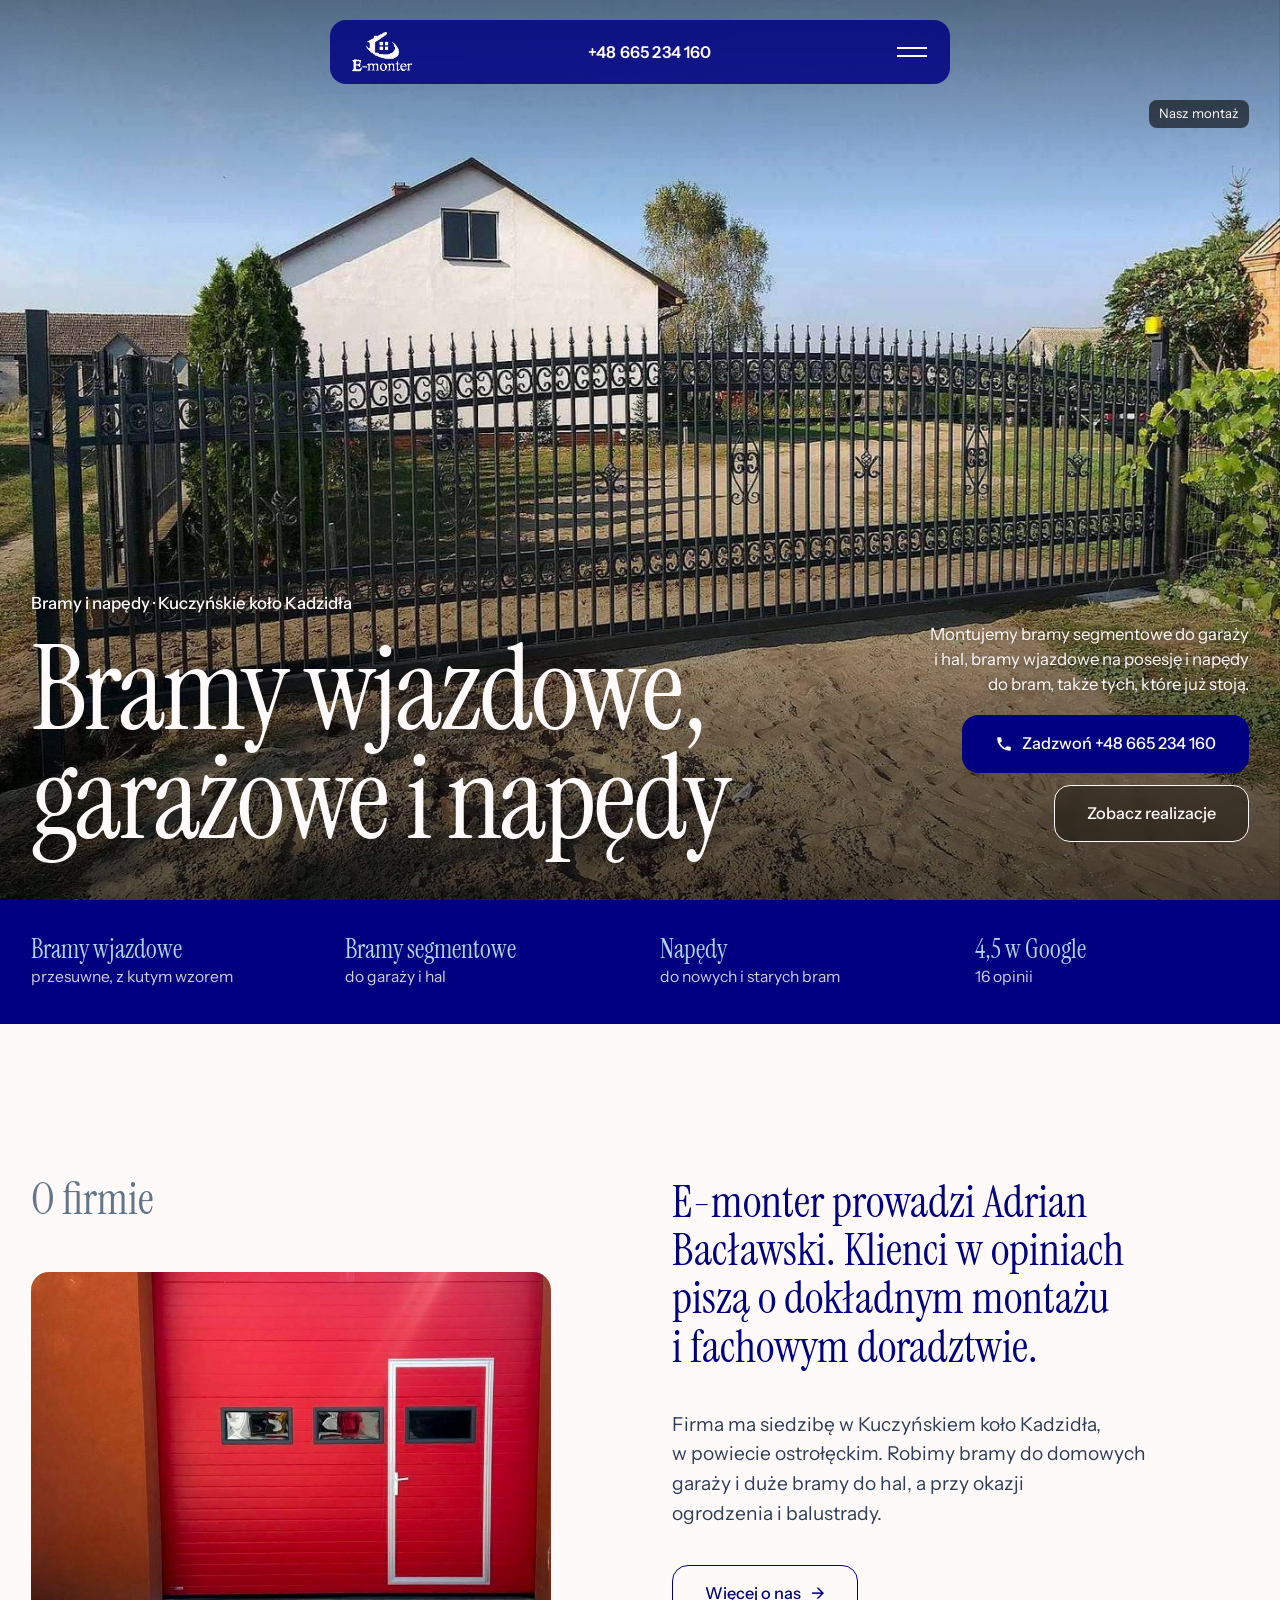
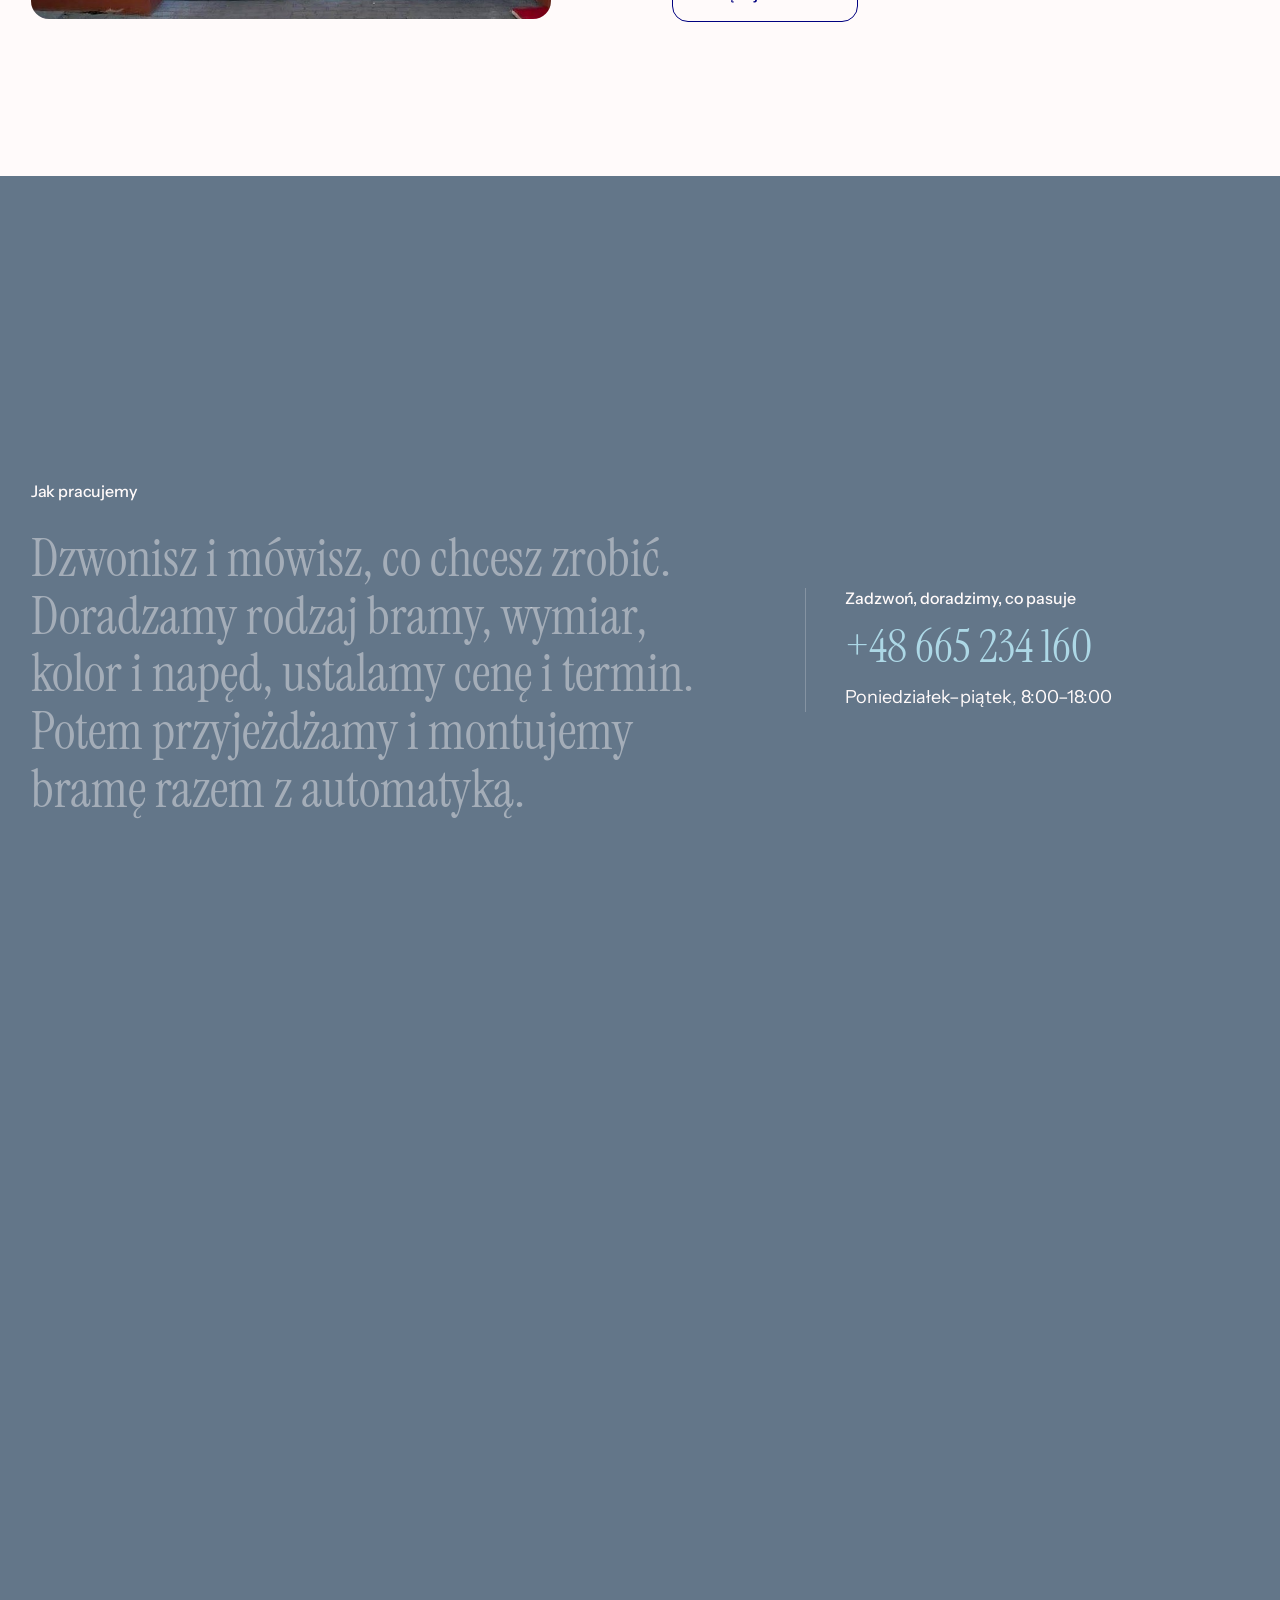
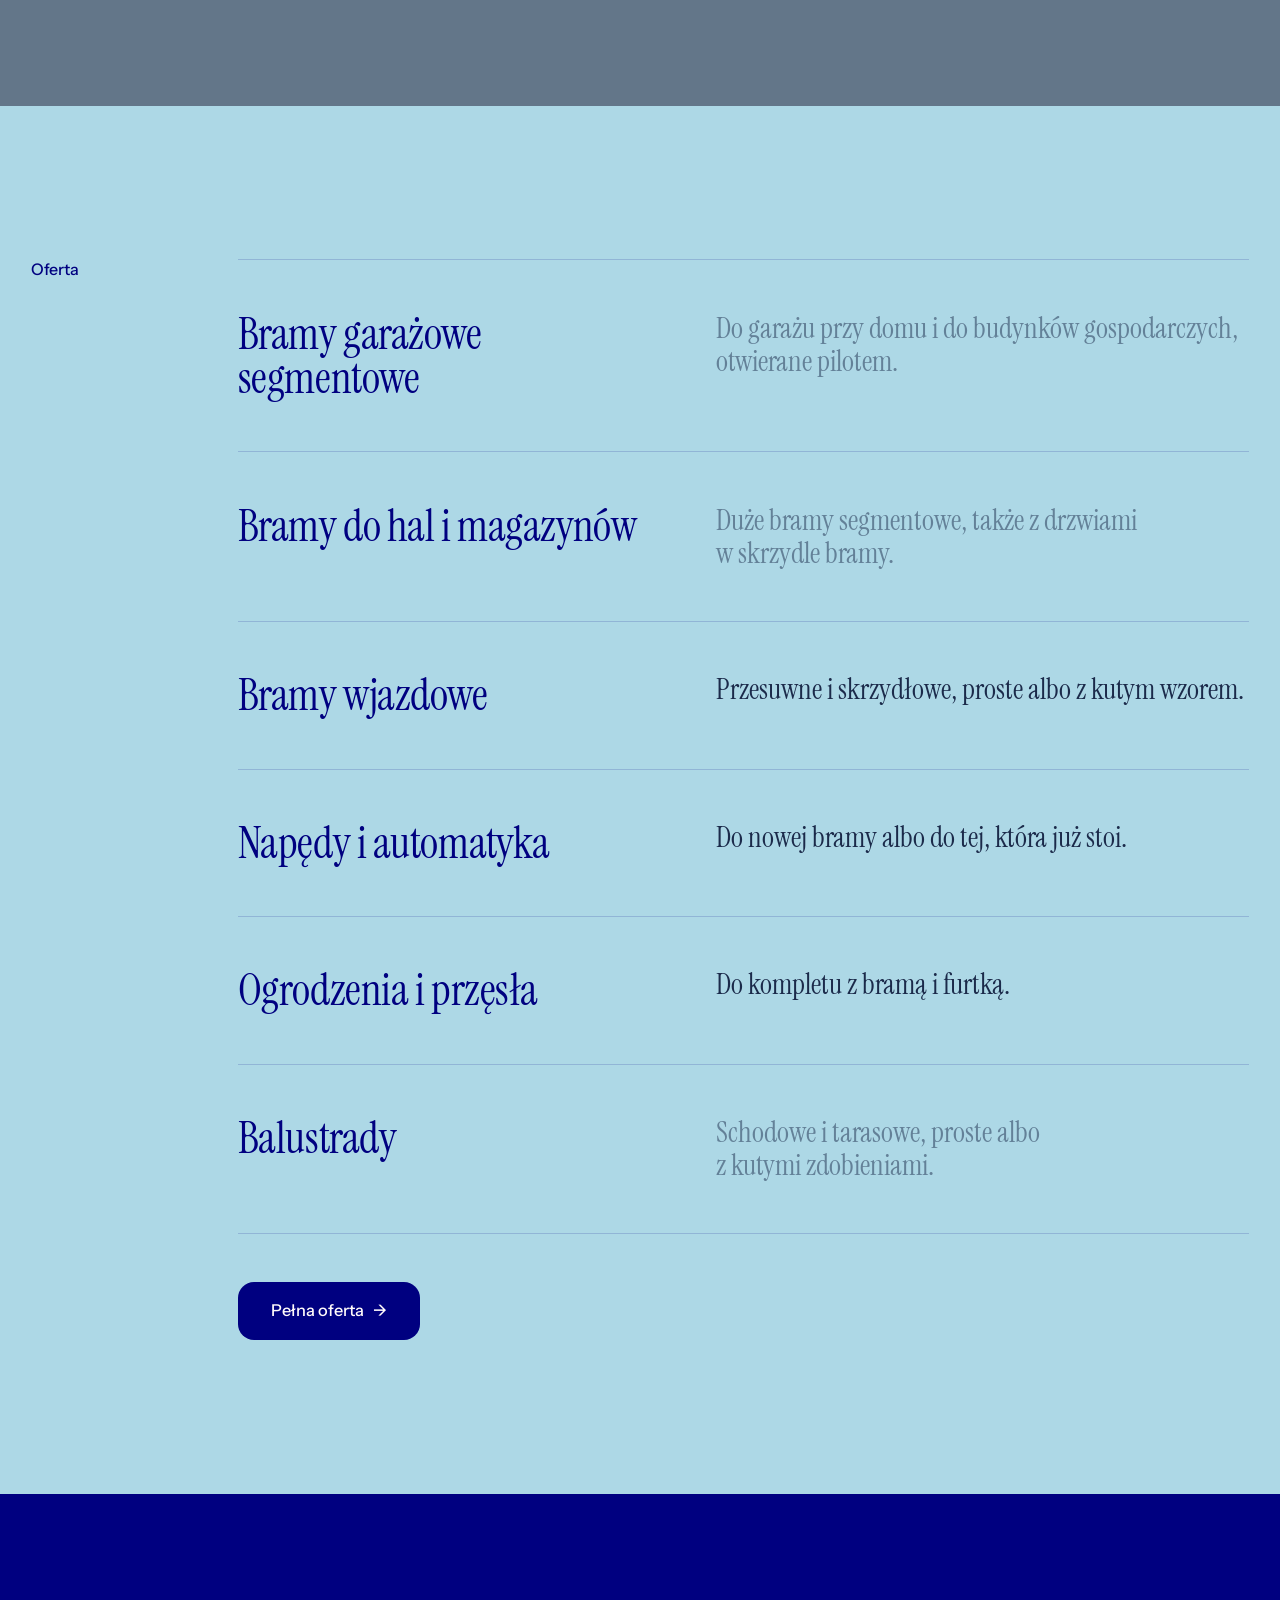
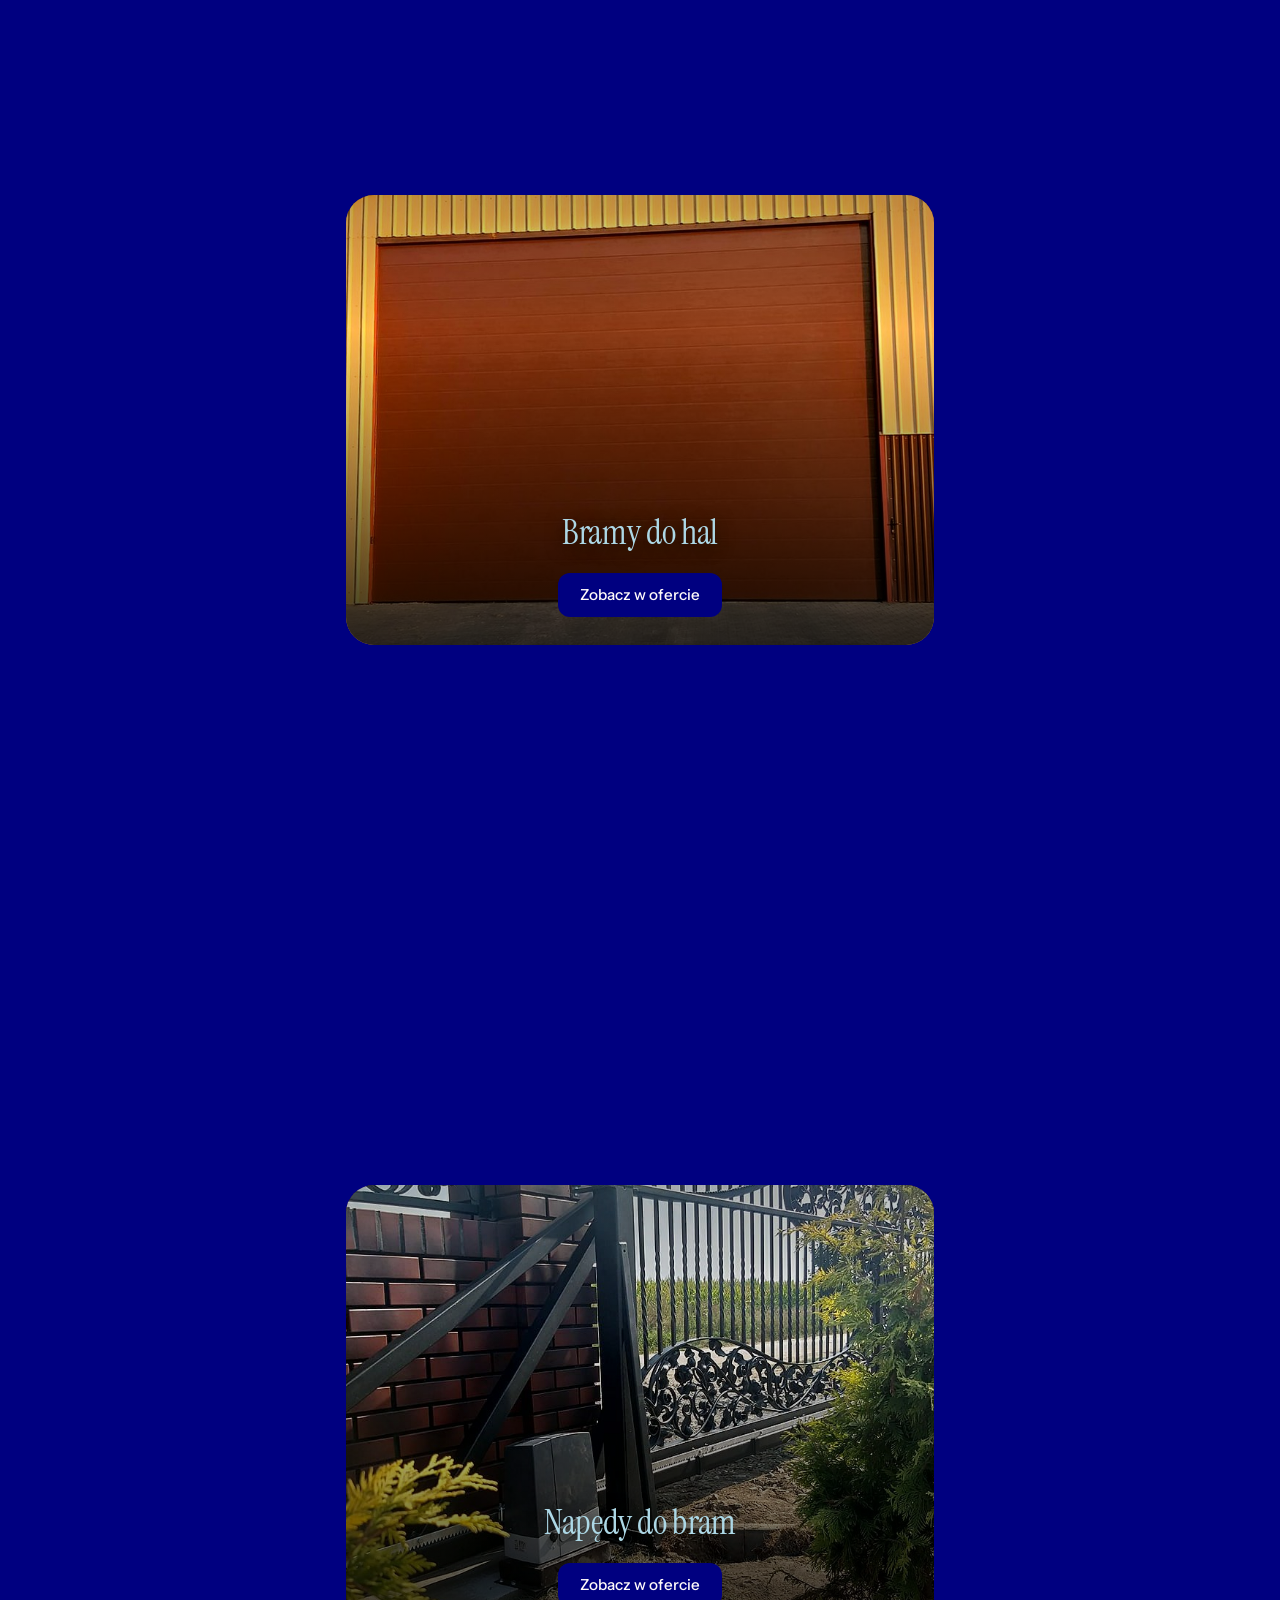
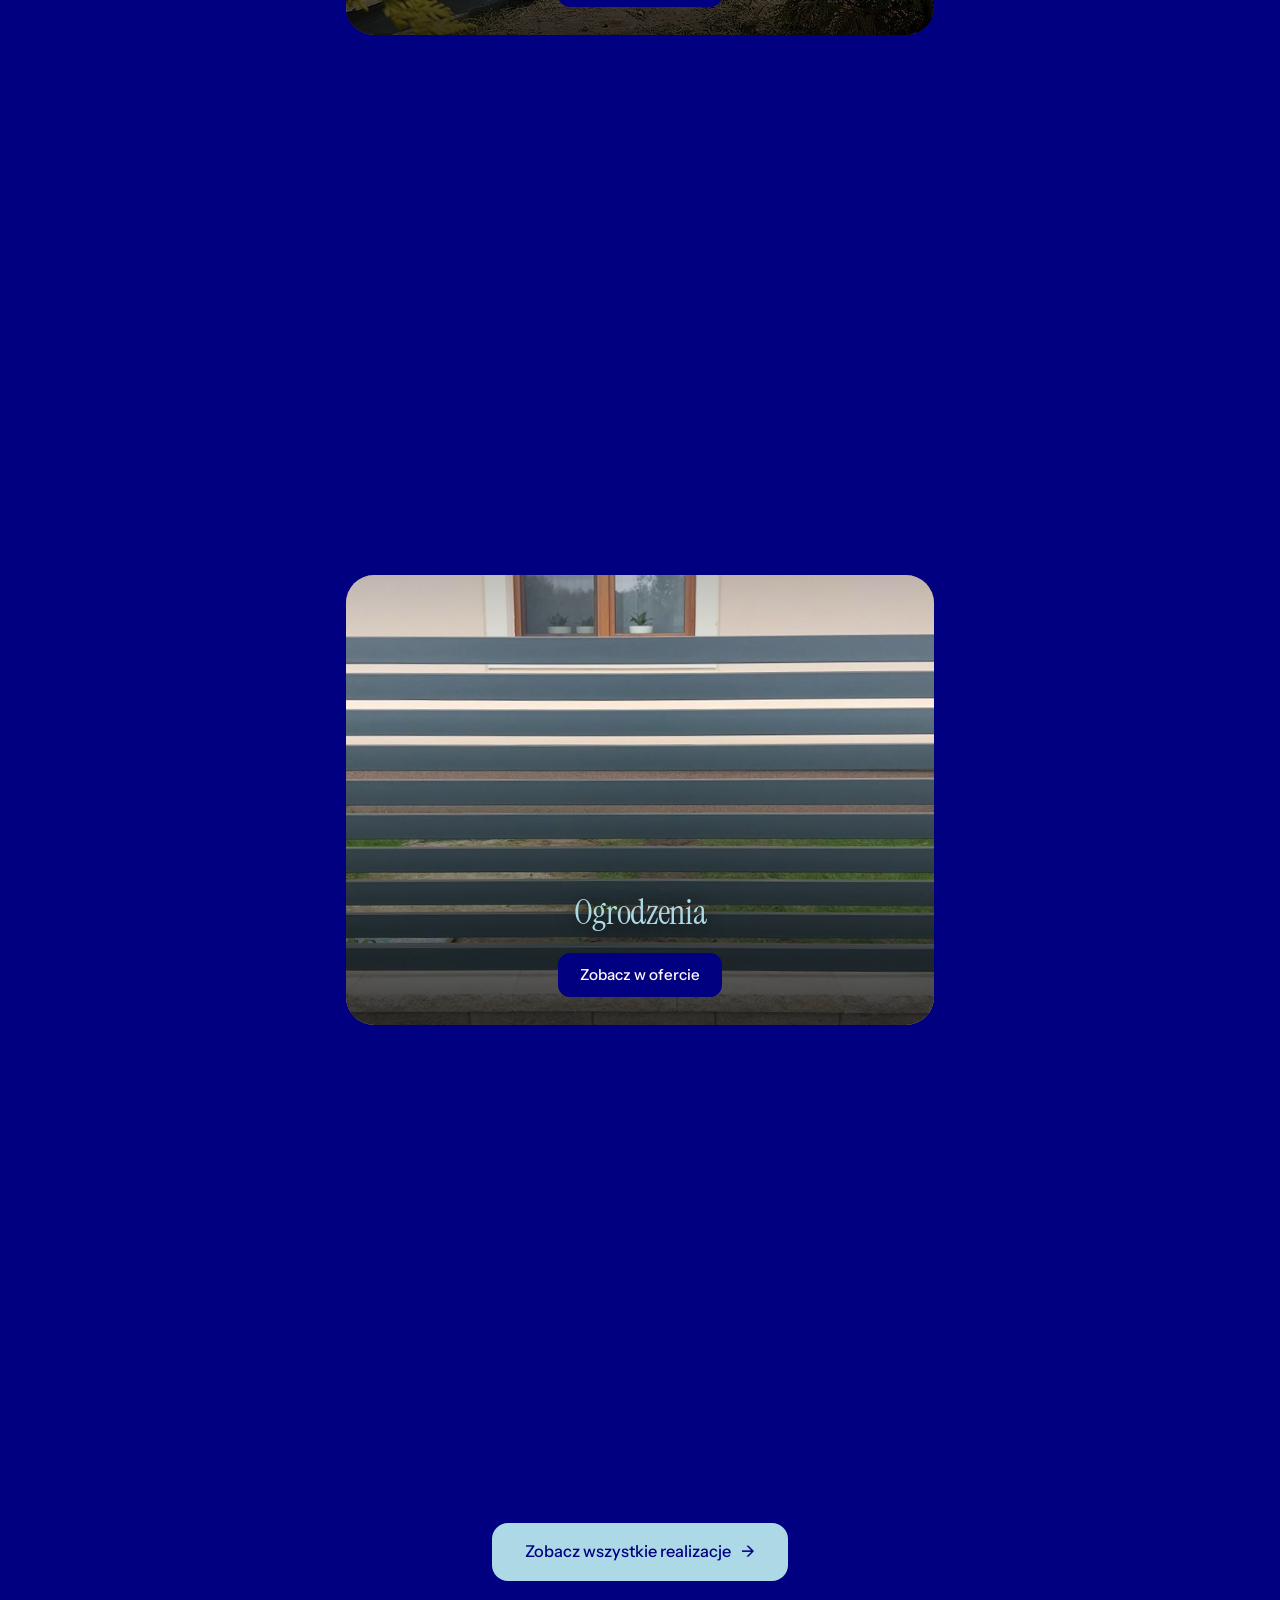
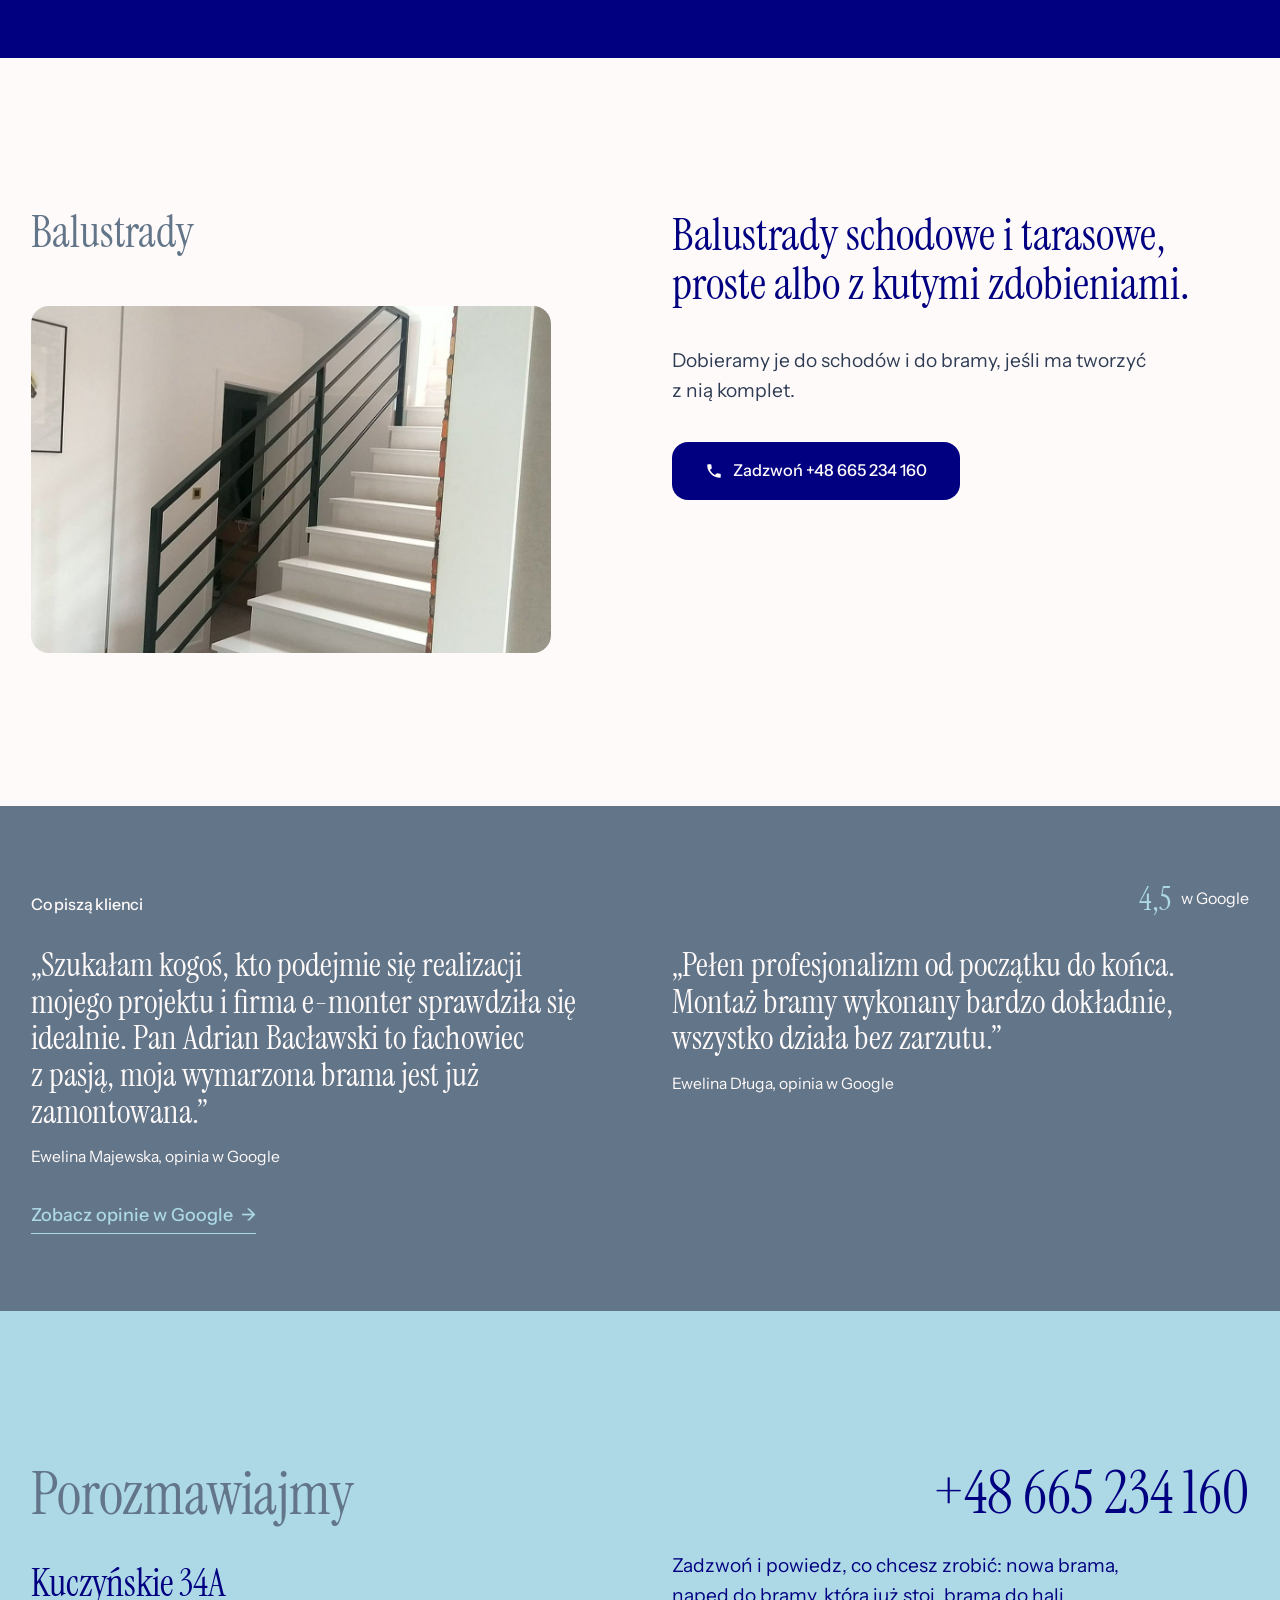
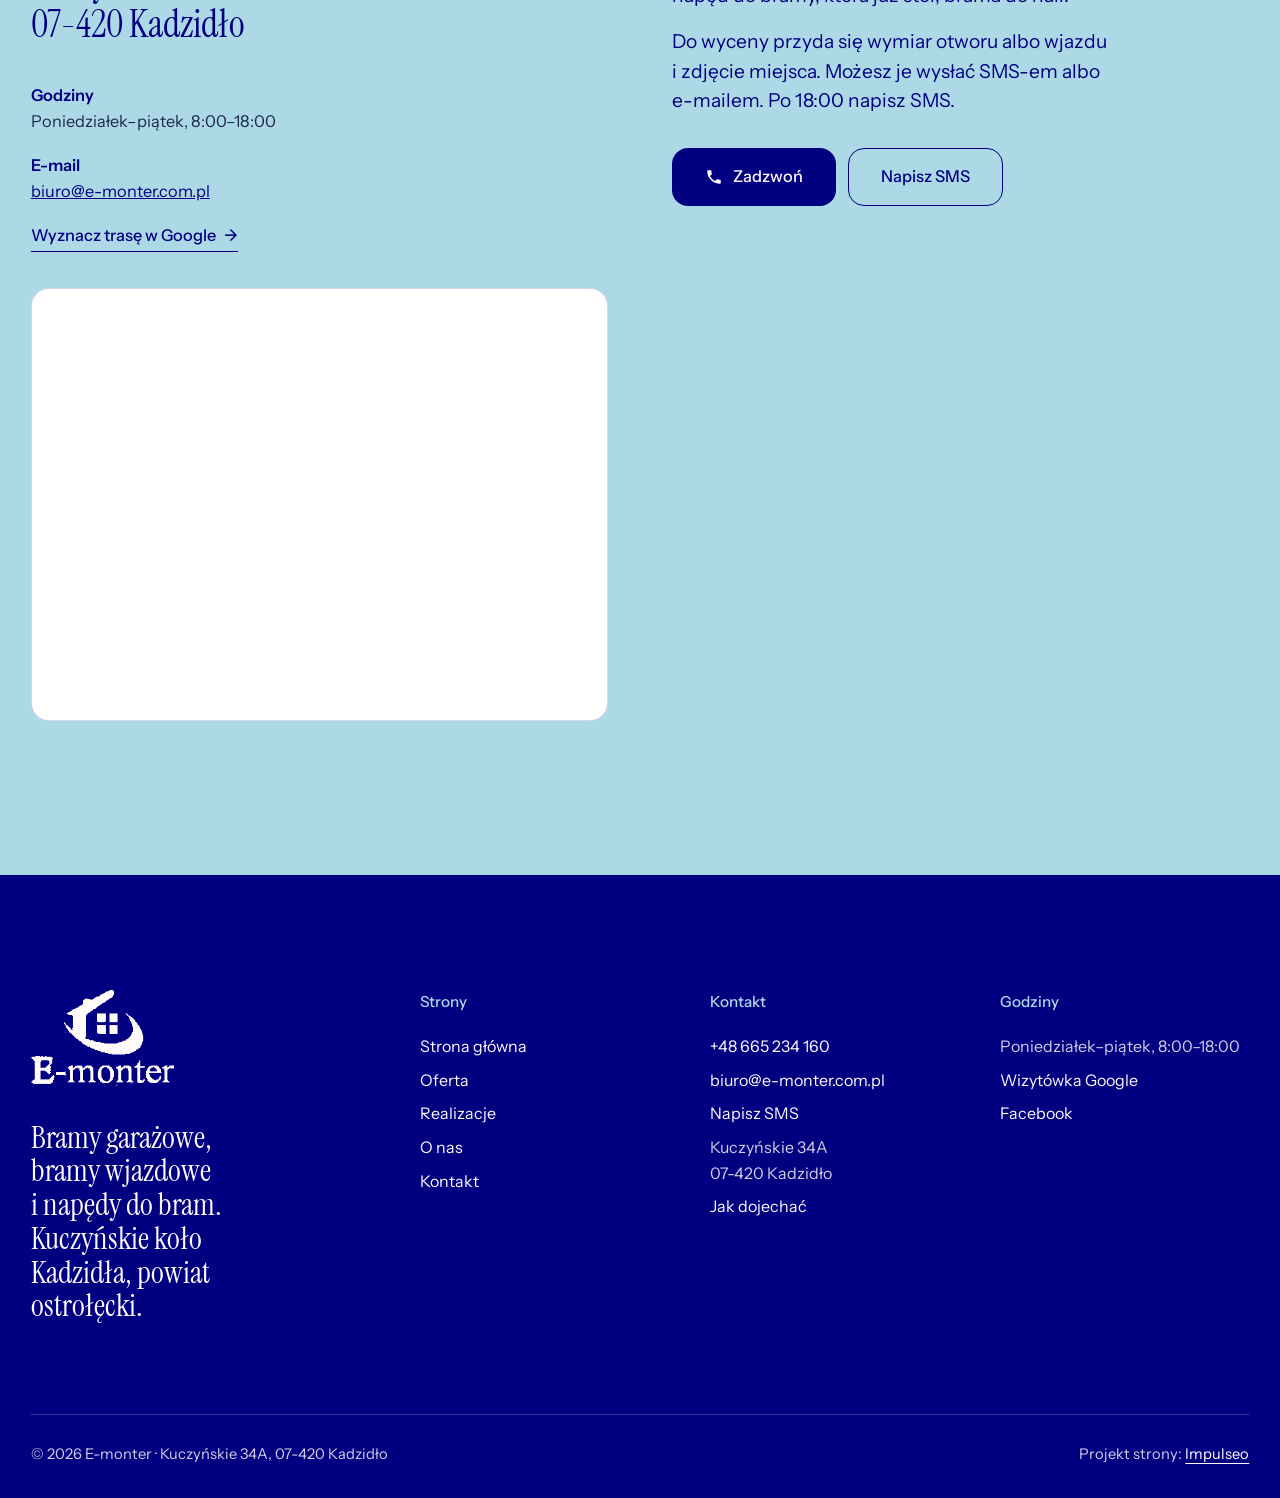
==== commit faa05517: "Poprawki po radzie: bez zdublowanej bramy, kadry bez danych adresowych, obietnice tylko z opinii Co-" ====
--- a/index.html
+++ b/index.html
@@ -3,7 +3,7 @@
 <head>
 <meta charset="UTF-8">
 <meta name="viewport" content="width=device-width, initial-scale=1.0">
-<title>Bramy garażowe, wjazdowe i napędy · Kadzidło | E-monter</title>
+<title>Bramy wjazdowe, garażowe i napędy · Kadzidło | E-monter</title>
 <meta name="description" content="E-monter z Kuczyńskiego k. Kadzidła: montaż bram garażowych segmentowych, bram do hal, bram wjazdowych przesuwnych i napędów do bram. Tel. 665 234 160.">
 <link rel="canonical" href="https://impulseo-pl.github.io/e-monter/">
 <meta name="robots" content="noindex, nofollow">
@@ -11,7 +11,7 @@
 <meta property="og:type" content="website">
 <meta property="og:locale" content="pl_PL">
 <meta property="og:site_name" content="E-monter">
-<meta property="og:title" content="Bramy garażowe, wjazdowe i napędy · Kadzidło | E-monter">
+<meta property="og:title" content="Bramy wjazdowe, garażowe i napędy · Kadzidło | E-monter">
 <meta property="og:description" content="E-monter z Kuczyńskiego k. Kadzidła: montaż bram garażowych segmentowych, bram do hal, bram wjazdowych przesuwnych i napędów do bram. Tel. 665 234 160.">
 <meta property="og:url" content="https://impulseo-pl.github.io/e-monter/">
 <meta property="og:image" content="https://impulseo-pl.github.io/e-monter/img/og.jpg">
@@ -25,10 +25,10 @@
 <link rel="preconnect" href="https://fonts.googleapis.com">
 <link rel="preconnect" href="https://fonts.gstatic.com" crossorigin>
 <link href="https://fonts.googleapis.com/css2?family=Instrument+Sans:wght@400..600&family=Instrument+Serif&display=swap" rel="stylesheet">
-<link rel="stylesheet" href="assets/styles.css?v=20261118a">
+<link rel="stylesheet" href="assets/styles.css?v=20261118b">
 <style>:root{--cacao:#000080;--bordeaux:#637689;--carmine:#000080;--brass:#ADD8E6;--bone:#FFFAFA;--bone-hi:#FFFFFF;--ink:#000080;--ink-2:#2E3D55;--on-dark:#FFFAFA;--on-dark-2:rgba(255,250,250,.82);--line:rgba(0,0,128,.16);--line-dark:rgba(255,250,250,.22)}.bordeaux{--on-dark-2:#FFFAFA}.ice,#oferta,#kontakt,.faq-sec{background:#ADD8E6}.ice .lead,#oferta .lead,#kontakt .lead,#oferta p,#kontakt p{color:#000080}#kontakt .contact-meta p,#oferta .svc-row p{color:#1B2A4A}.btn-main:hover{background:#637689}.pill{background:rgba(0,0,128,.84)}.pill.solid{background:rgba(0,0,128,.95)}.burger:hover{background:rgba(255,250,250,.12)}.js .reveal-text .w{color:rgba(255,250,250,.42)}.card::after{background:linear-gradient(180deg,rgba(0,0,0,.25) 0%,rgba(0,0,0,0) 30%,rgba(0,0,0,.78) 100%)}.card h3{text-shadow:0 2px 18px rgba(0,0,0,.7)}.form input::placeholder,.form textarea::placeholder{color:rgba(0,0,128,.7)}.lb{background:rgba(0,0,40,.94)}.btn-on-photo{background:rgba(0,0,0,.35)}.phead-img .poglad,.hero-cap,.card-cap{background:rgba(0,0,0,.6)}.pill-logo .mark{height:40px;width:auto}.foot-logo .mark{height:96px;width:auto}.hero-img{object-position:50% 70%}</style>
 <script src="assets/lenis.min.js?v=1.1.20" defer></script>
-<script src="assets/main.js?v=20261118a" defer></script>
+<script src="assets/main.js?v=20261118b" defer></script>
 </head>
 <body>
 <a class="skip" href="#tresc">Przejdź do treści</a>
@@ -59,7 +59,7 @@
   <div class="hero-in">
     <div>
       <p class="hero-kicker">Bramy i&nbsp;napędy · Kuczyńskie koło Kadzidła</p>
-      <h1>Bramy garażowe, wjazdowe i&nbsp;napędy</h1>
+      <h1>Bramy wjazdowe, garażowe i&nbsp;napędy</h1>
     </div>
     <div class="hero-side">
       <p>Montujemy bramy segmentowe do&nbsp;garaży i&nbsp;hal, bramy wjazdowe na posesję i&nbsp;napędy do&nbsp;bram, także tych, które już stoją.</p>
@@ -73,8 +73,8 @@
 
 <section class="facts cacao dark" aria-label="Najważniejsze informacje">
   <ul class="wrap facts-list">
-    <li><b>Bramy garażowe</b>do domu i&nbsp;do hali</li>
-    <li><b>Bramy wjazdowe</b>przesuwne i&nbsp;skrzydłowe</li>
+    <li><b>Bramy wjazdowe</b>przesuwne, z&nbsp;kutym wzorem</li>
+    <li><b>Bramy segmentowe</b>do garaży i&nbsp;hal</li>
     <li><b>Napędy</b>do nowych i&nbsp;starych bram</li>
     <li><b>4,5 w Google</b>16 opinii</li>
   </ul>
@@ -83,10 +83,10 @@
 <section class="sec bone" id="o-nas">
   <div class="wrap about">
     <div class="about-left up">
-      <p class="label-serif">O&nbsp;firmie</p><figure class="about-fig"><img src="img/g4.jpg" width="1088" height="1184" alt="Czerwona brama segmentowa z&nbsp;drzwiami w&nbsp;skrzydle, montaż E-monter" loading="lazy"></figure>
+      <p class="label-serif">O&nbsp;firmie</p><figure class="about-fig"><img src="img/g4.jpg" width="881" height="864" alt="Czerwona brama segmentowa z&nbsp;drzwiami w&nbsp;skrzydle, montaż E-monter" loading="lazy"></figure>
     </div>
     <div class="about-right up">
-      <p class="statement">E-monter prowadzi Adrian Bacławski. Bramy i&nbsp;napędy montujemy sami, od&nbsp;pomiaru po&nbsp;uruchomienie.</p>
+      <p class="statement">E-monter prowadzi Adrian Bacławski. Klienci w&nbsp;opiniach piszą o&nbsp;dokładnym montażu i&nbsp;fachowym doradztwie.</p>
       <p class="lead">Firma ma siedzibę w&nbsp;Kuczyńskiem koło Kadzidła, w&nbsp;powiecie ostrołęckim. Robimy bramy do&nbsp;domowych garaży i&nbsp;duże bramy do&nbsp;hal, a&nbsp;przy okazji ogrodzenia i&nbsp;balustrady.</p>
       <div class="btn-row"><a class="btn btn-line" href="o-nas.html">Więcej o&nbsp;nas <span aria-hidden="true">→</span></a></div>
     </div>
@@ -97,7 +97,7 @@
   <div class="reveal-stick">
     <div class="reveal-main">
       <h2 class="label" id="jak">Jak pracujemy</h2>
-      <p class="reveal-text">Dzwonisz i&nbsp;mówisz, co chcesz zrobić. Ustalamy rodzaj bramy, wymiar, kolor i&nbsp;napęd, a&nbsp;cenę i&nbsp;termin znasz, zanim zaczniemy. Przyjeżdżamy, montujemy bramę i&nbsp;automatykę, ustawiamy napęd i&nbsp;pokazujemy, jak ją obsługiwać.</p>
+      <p class="reveal-text">Dzwonisz i&nbsp;mówisz, co chcesz zrobić. Doradzamy rodzaj bramy, wymiar, kolor i&nbsp;napęd, ustalamy cenę i&nbsp;termin. Potem przyjeżdżamy i&nbsp;montujemy bramę razem z&nbsp;automatyką.</p>
     </div>
     <aside class="reveal-aside">
       <p class="label">Zadzwoń, doradzimy, co pasuje</p>
@@ -129,10 +129,10 @@
     <a class="card" href="oferta.html#hale"><img src="img/g3.jpg" width="1600" height="741" alt="Brązowa brama segmentowa w&nbsp;hali z&nbsp;żółtej blachy, montaż E-monter" decoding="async"><span class="card-in"><h3>Bramy do&nbsp;hal</h3><span class="btn btn-main btn-sm">Zobacz w&nbsp;ofercie</span></span></a>
   </div></div>
   <div class="card-wrap"><div class="card-stick">
-    <a class="card" href="oferta.html#wjazdowe"><img src="img/about.jpg" width="1254" height="544" alt="Kuta brama wjazdowa między ceglanymi słupkami, montaż E-monter" loading="lazy" decoding="async"><span class="card-in"><h3>Bramy wjazdowe</h3><span class="btn btn-main btn-sm">Zobacz w&nbsp;ofercie</span></span></a>
+    <a class="card" href="oferta.html#napedy"><img src="img/g1.jpg" width="1316" height="640" alt="Napęd przy kutej bramie przesuwnej, montaż E-monter" loading="lazy" decoding="async"><span class="card-in"><h3>Napędy do&nbsp;bram</h3><span class="btn btn-main btn-sm">Zobacz w&nbsp;ofercie</span></span></a>
   </div></div>
   <div class="card-wrap"><div class="card-stick">
-    <a class="card" href="oferta.html#napedy"><img src="img/g1.jpg" width="1316" height="640" alt="Napęd przy bramie przesuwnej z&nbsp;kutym wzorem, montaż E-monter" loading="lazy" decoding="async"><span class="card-in"><h3>Napędy do&nbsp;bram</h3><span class="btn btn-main btn-sm">Zobacz w&nbsp;ofercie</span></span></a>
+    <a class="card" href="oferta.html#ogrodzenia"><img src="img/g7.jpg" width="1290" height="618" alt="Grafitowe przęsło ogrodzenia z&nbsp;poziomych profili, montaż E-monter" loading="lazy" decoding="async"><span class="card-in"><h3>Ogrodzenia</h3><span class="btn btn-main btn-sm">Zobacz w&nbsp;ofercie</span></span></a>
   </div></div>
   <div class="wrap cards-foot"><a class="btn btn-brass" href="realizacje.html">Zobacz wszystkie realizacje <span aria-hidden="true">→</span></a></div>
 </section>
@@ -157,7 +157,7 @@
       <a class="rating" href="https://maps.google.com/?cid=8042903749833878837" target="_blank" rel="noopener"><b>4,5</b><span>w&nbsp;Google</span></a>
     </div>
     <div class="quotes-two">
-      <figure class="quote-mini"><blockquote>„Szukałam kogoś, kto podejmie się realizacji mojego projektu i&nbsp;firma e-monter sprawdziła się idealnie. Pan Adrian Bacławski to fachowiec z&nbsp;pasją.”</blockquote><figcaption>Ewelina Majewska, opinia w Google</figcaption></figure>
+      <figure class="quote-mini"><blockquote>„Szukałam kogoś, kto podejmie się realizacji mojego projektu i&nbsp;firma e-monter sprawdziła się idealnie. Pan Adrian Bacławski to fachowiec z&nbsp;pasją, moja wymarzona brama jest już zamontowana.”</blockquote><figcaption>Ewelina Majewska, opinia w Google</figcaption></figure>
       <figure class="quote-mini"><blockquote>„Pełen profesjonalizm od&nbsp;początku do&nbsp;końca. Montaż bramy wykonany bardzo dokładnie, wszystko działa bez zarzutu.”</blockquote><figcaption>Ewelina Długa, opinia w Google</figcaption></figure>
     </div>
     <p style="margin-top:32px"><a class="link" href="https://maps.google.com/?cid=8042903749833878837" target="_blank" rel="noopener">Zobacz opinie w&nbsp;Google <span aria-hidden="true">→</span></a></p>
@@ -179,7 +179,7 @@
     <div class="contact-right up" id="formularz">
       <a class="big-phone" href="tel:+48665234160">+48 665 234 160</a>
       <p class="lead">Zadzwoń i&nbsp;powiedz, co chcesz zrobić: nowa brama, napęd do&nbsp;bramy, która już stoi, brama do hali.</p>
-      <p class="lead" style="margin-top:16px">Do wyceny przyda się wymiar otworu albo wjazdu i&nbsp;zdjęcie miejsca. Możesz je wysłać SMS-em albo e-mailem. Po&nbsp;18:00 napisz SMS, oddzwonimy.</p>
+      <p class="lead" style="margin-top:16px">Do wyceny przyda się wymiar otworu albo wjazdu i&nbsp;zdjęcie miejsca. Możesz je wysłać SMS-em albo e-mailem. Po&nbsp;18:00 napisz SMS.</p>
       <div class="contact-cta">
         <a class="btn btn-main" href="tel:+48665234160"><svg class="ico" viewBox="0 0 24 24" fill="none" aria-hidden="true"><path d="M6.6 10.8a15.5 15.5 0 0 0 6.6 6.6l2.2-2.2a1 1 0 0 1 1-.24 11.4 11.4 0 0 0 3.6.58 1 1 0 0 1 1 1V20a1 1 0 0 1-1 1A17 17 0 0 1 3 4a1 1 0 0 1 1-1h3.5a1 1 0 0 1 1 1c0 1.25.2 2.45.57 3.57a1 1 0 0 1-.25 1L6.6 10.8Z" fill="currentColor"/></svg>Zadzwoń</a>
         <a class="btn btn-line" href="sms:+48665234160?body=Dzie%C5%84%20dobry%2C%20pytam%20o%3A%20%28brama%20gara%C5%BCowa%2Fwjazdowa%2Fnap%C4%99d%29.%20Miejscowo%C5%9B%C4%87%3A%20...">Napisz SMS</a>
